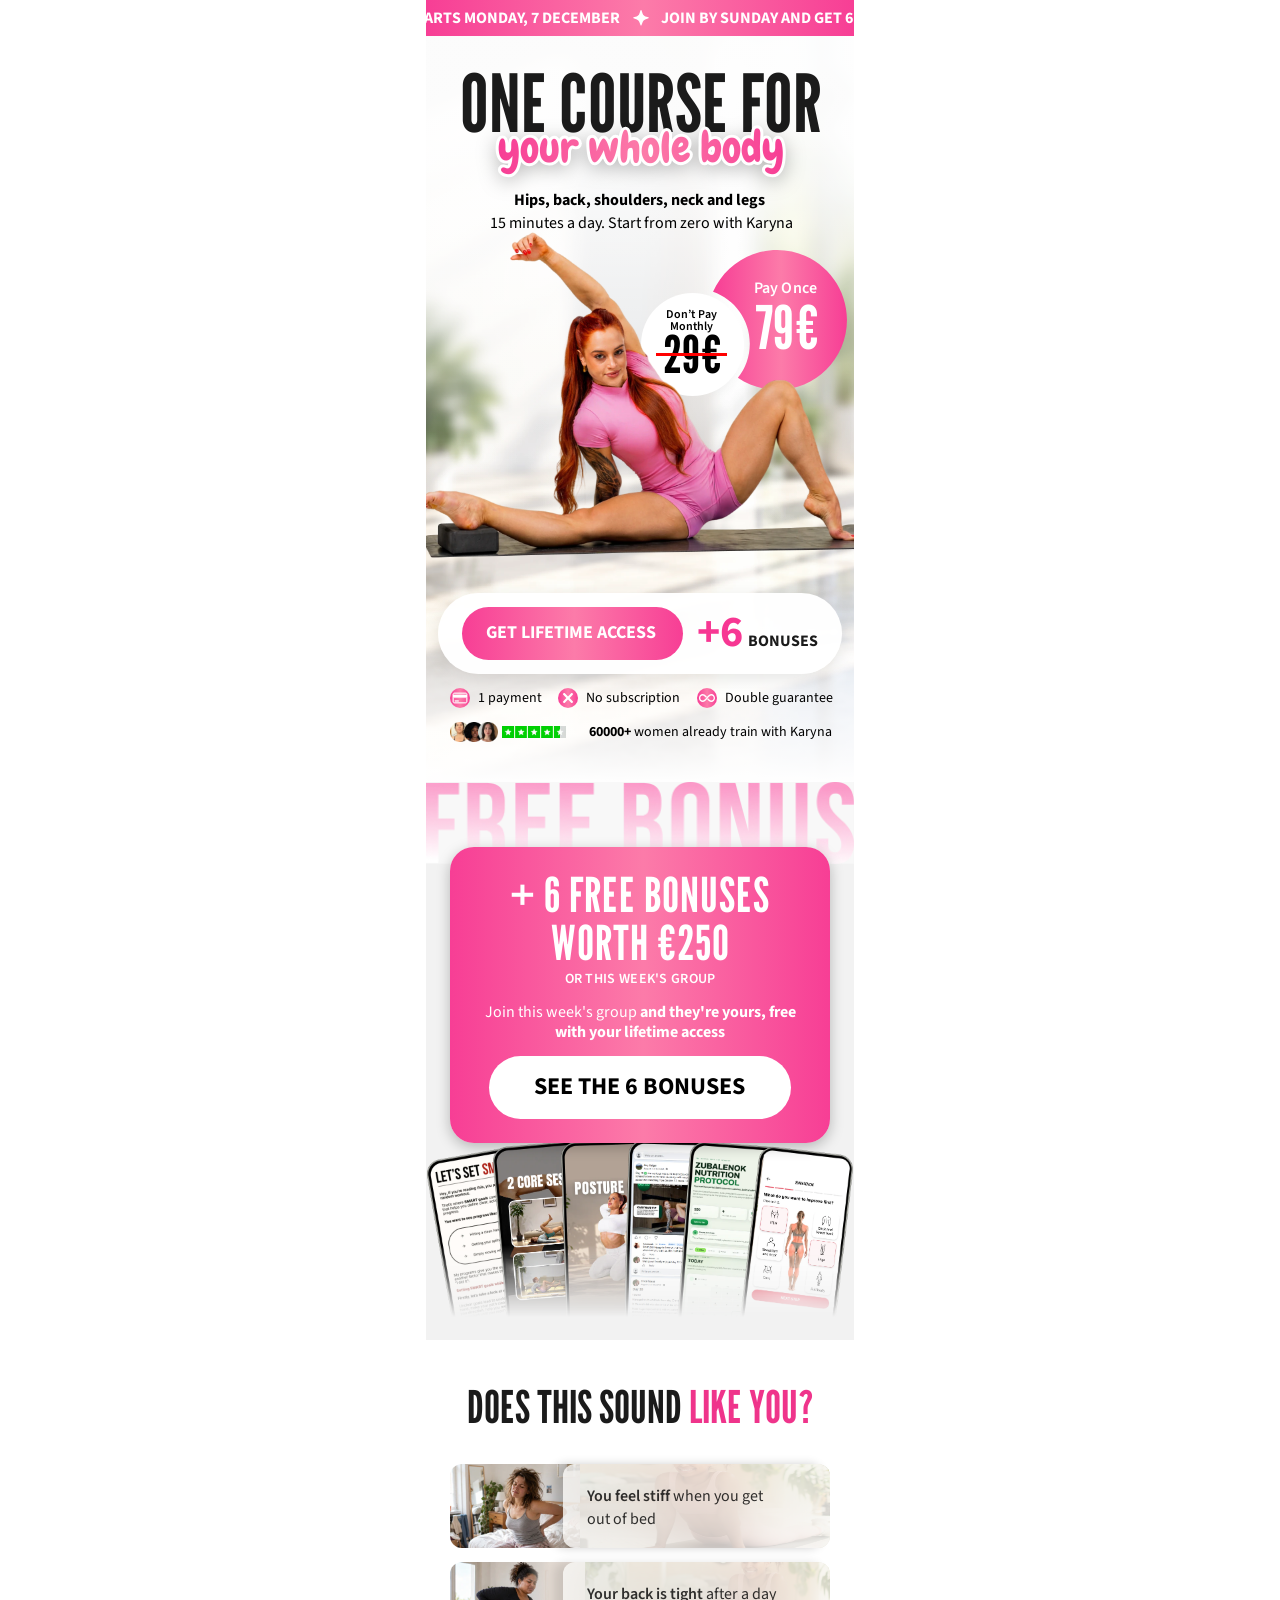
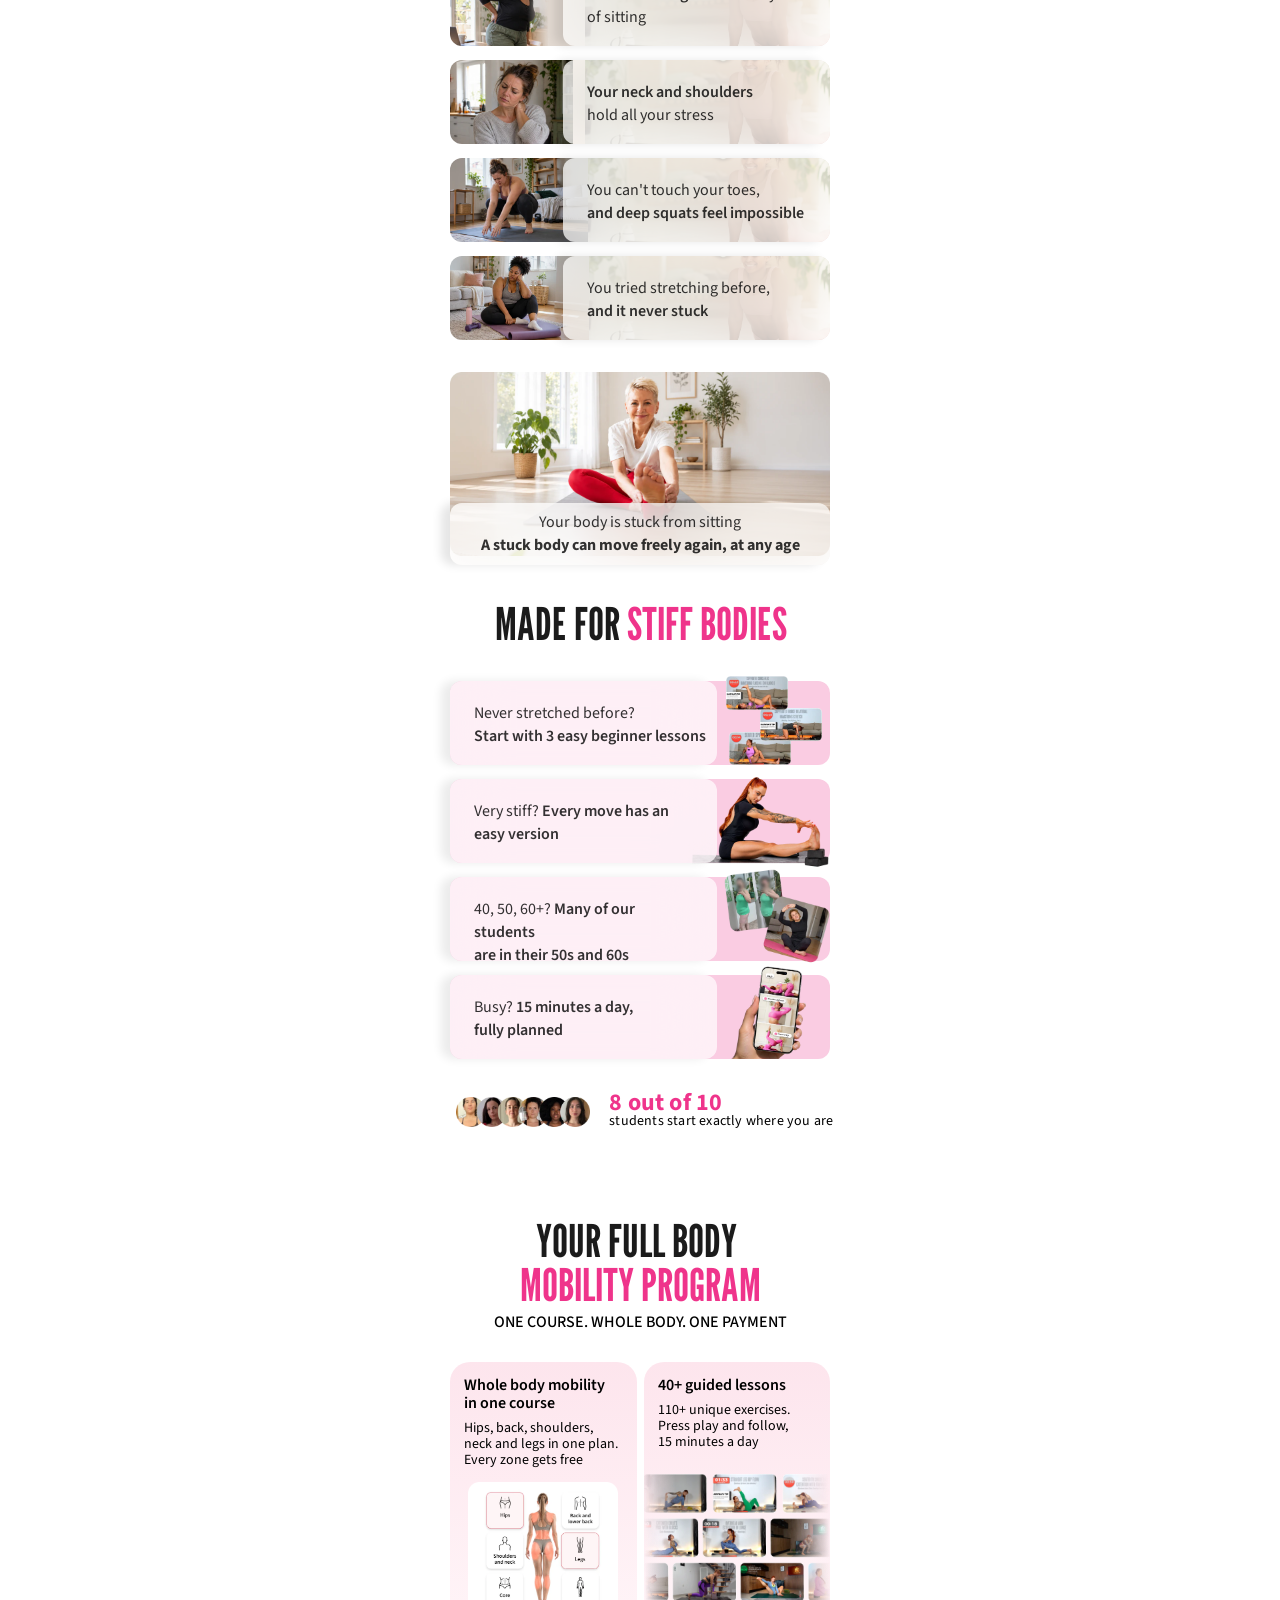
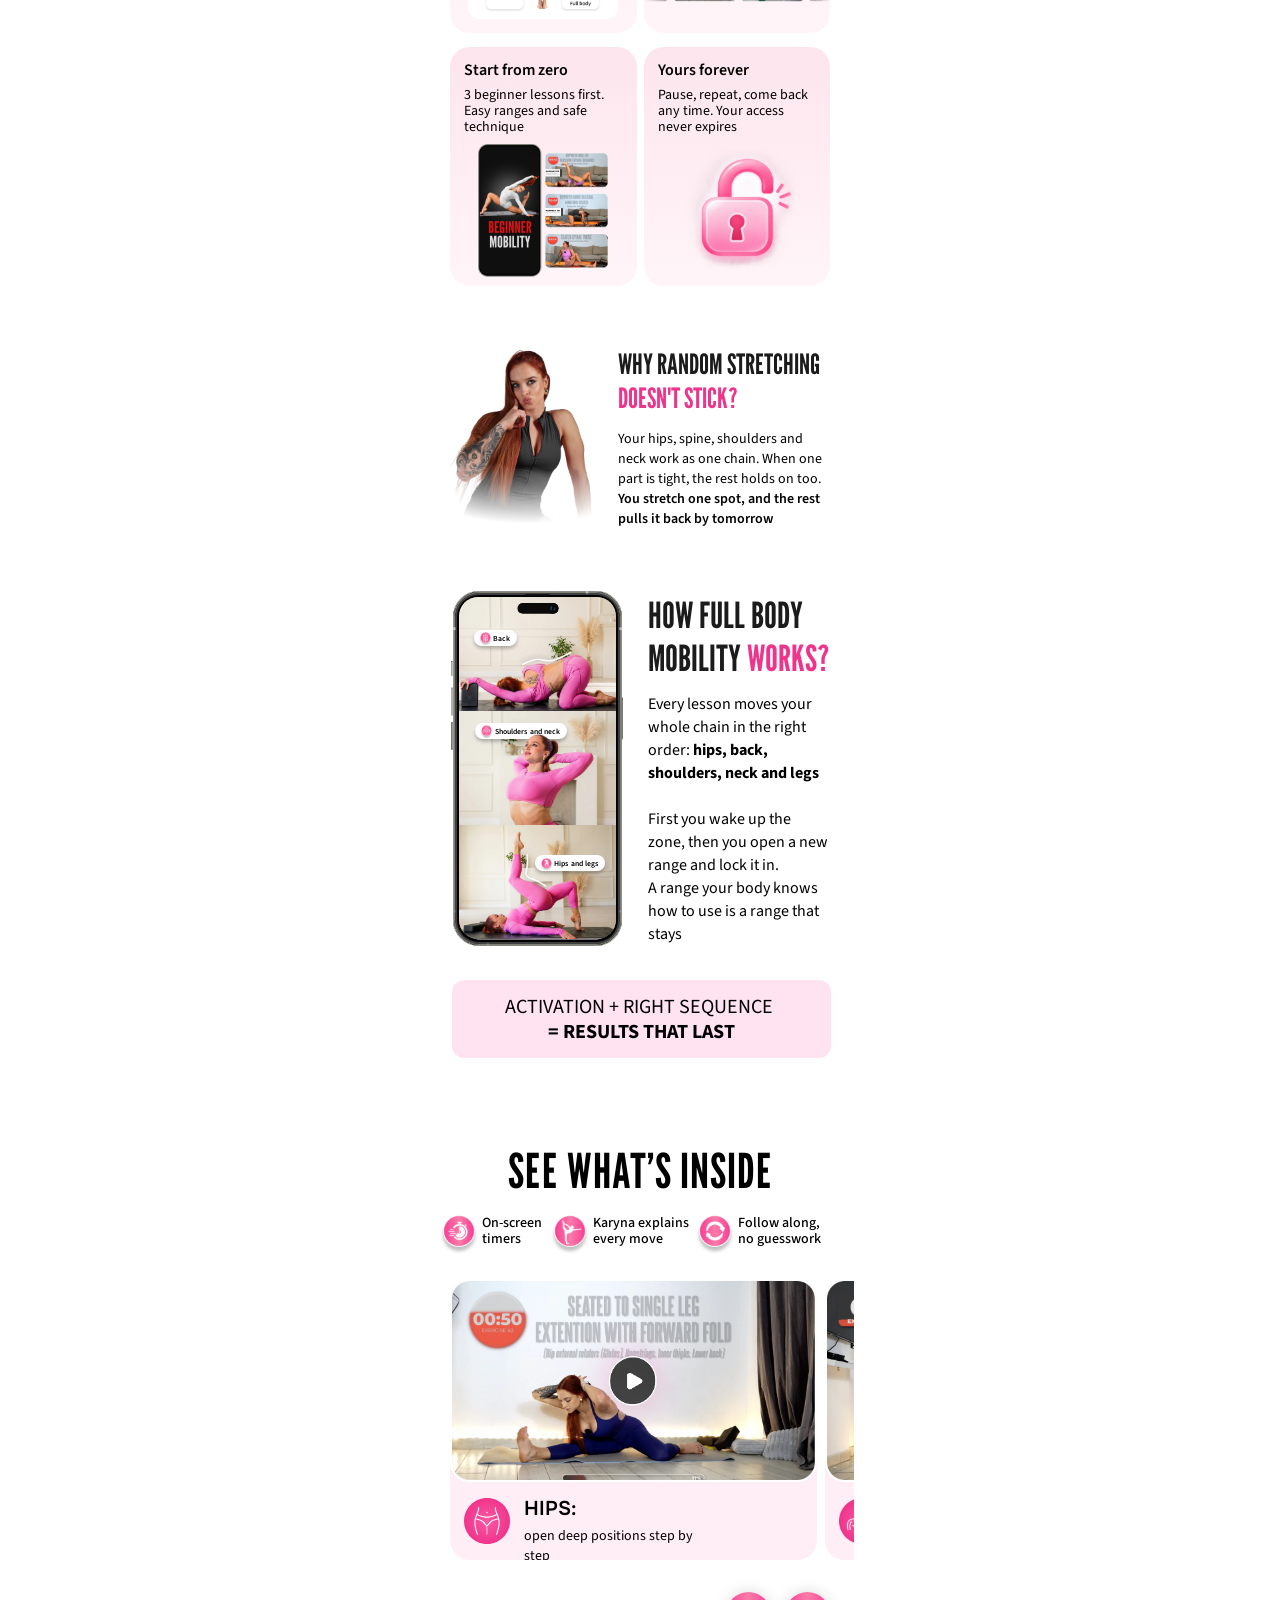
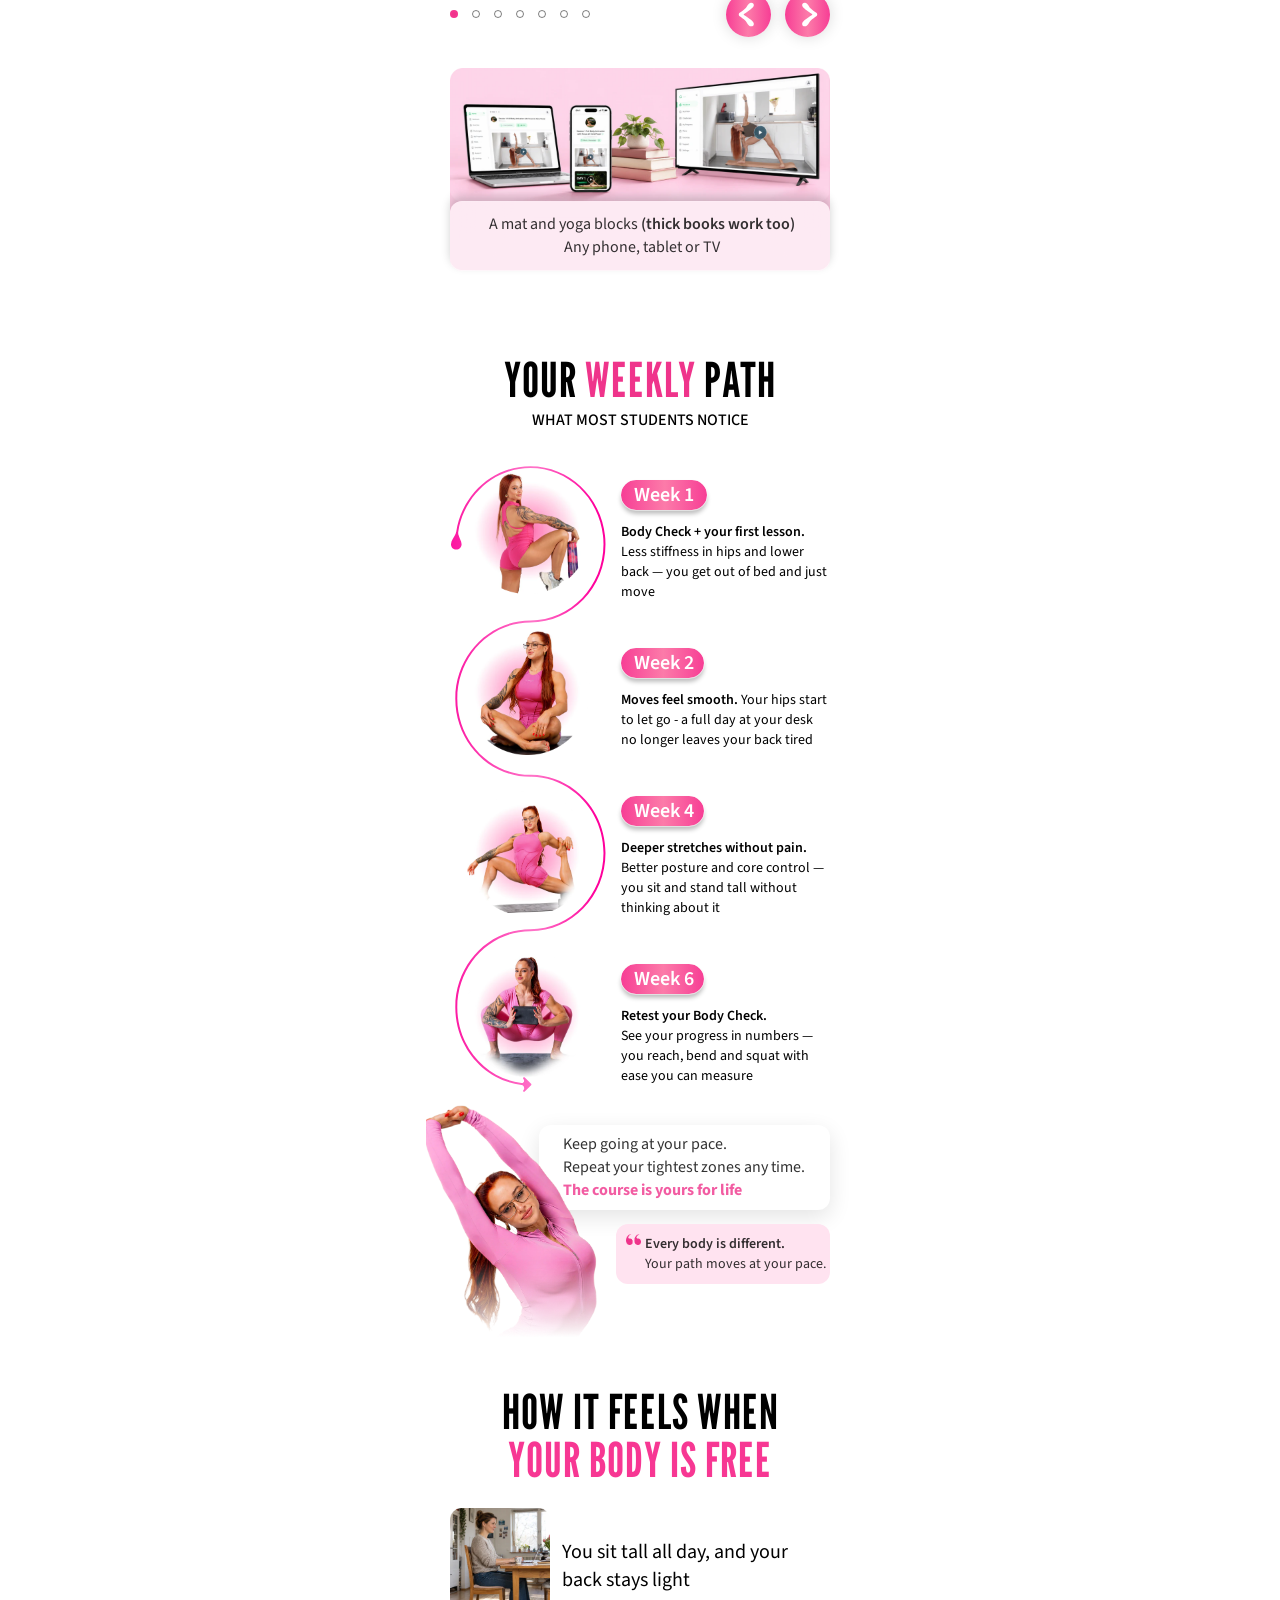
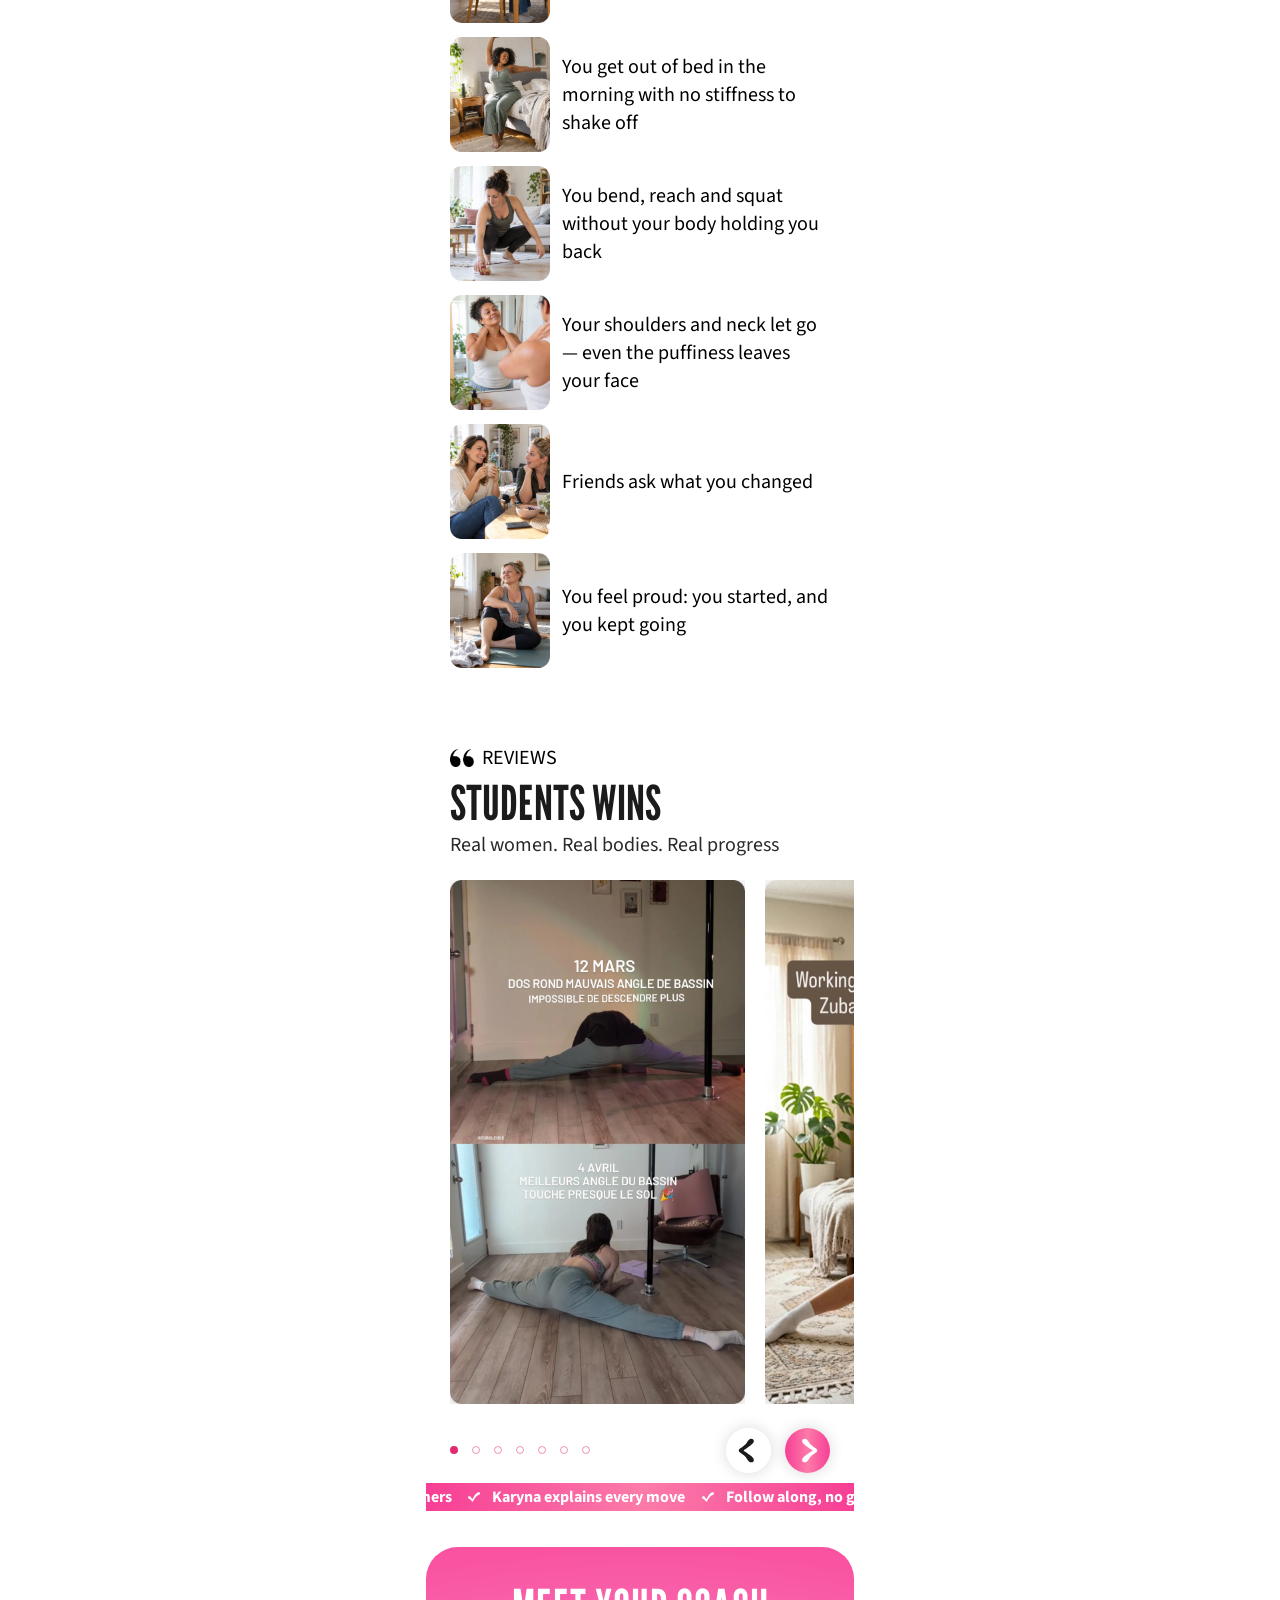
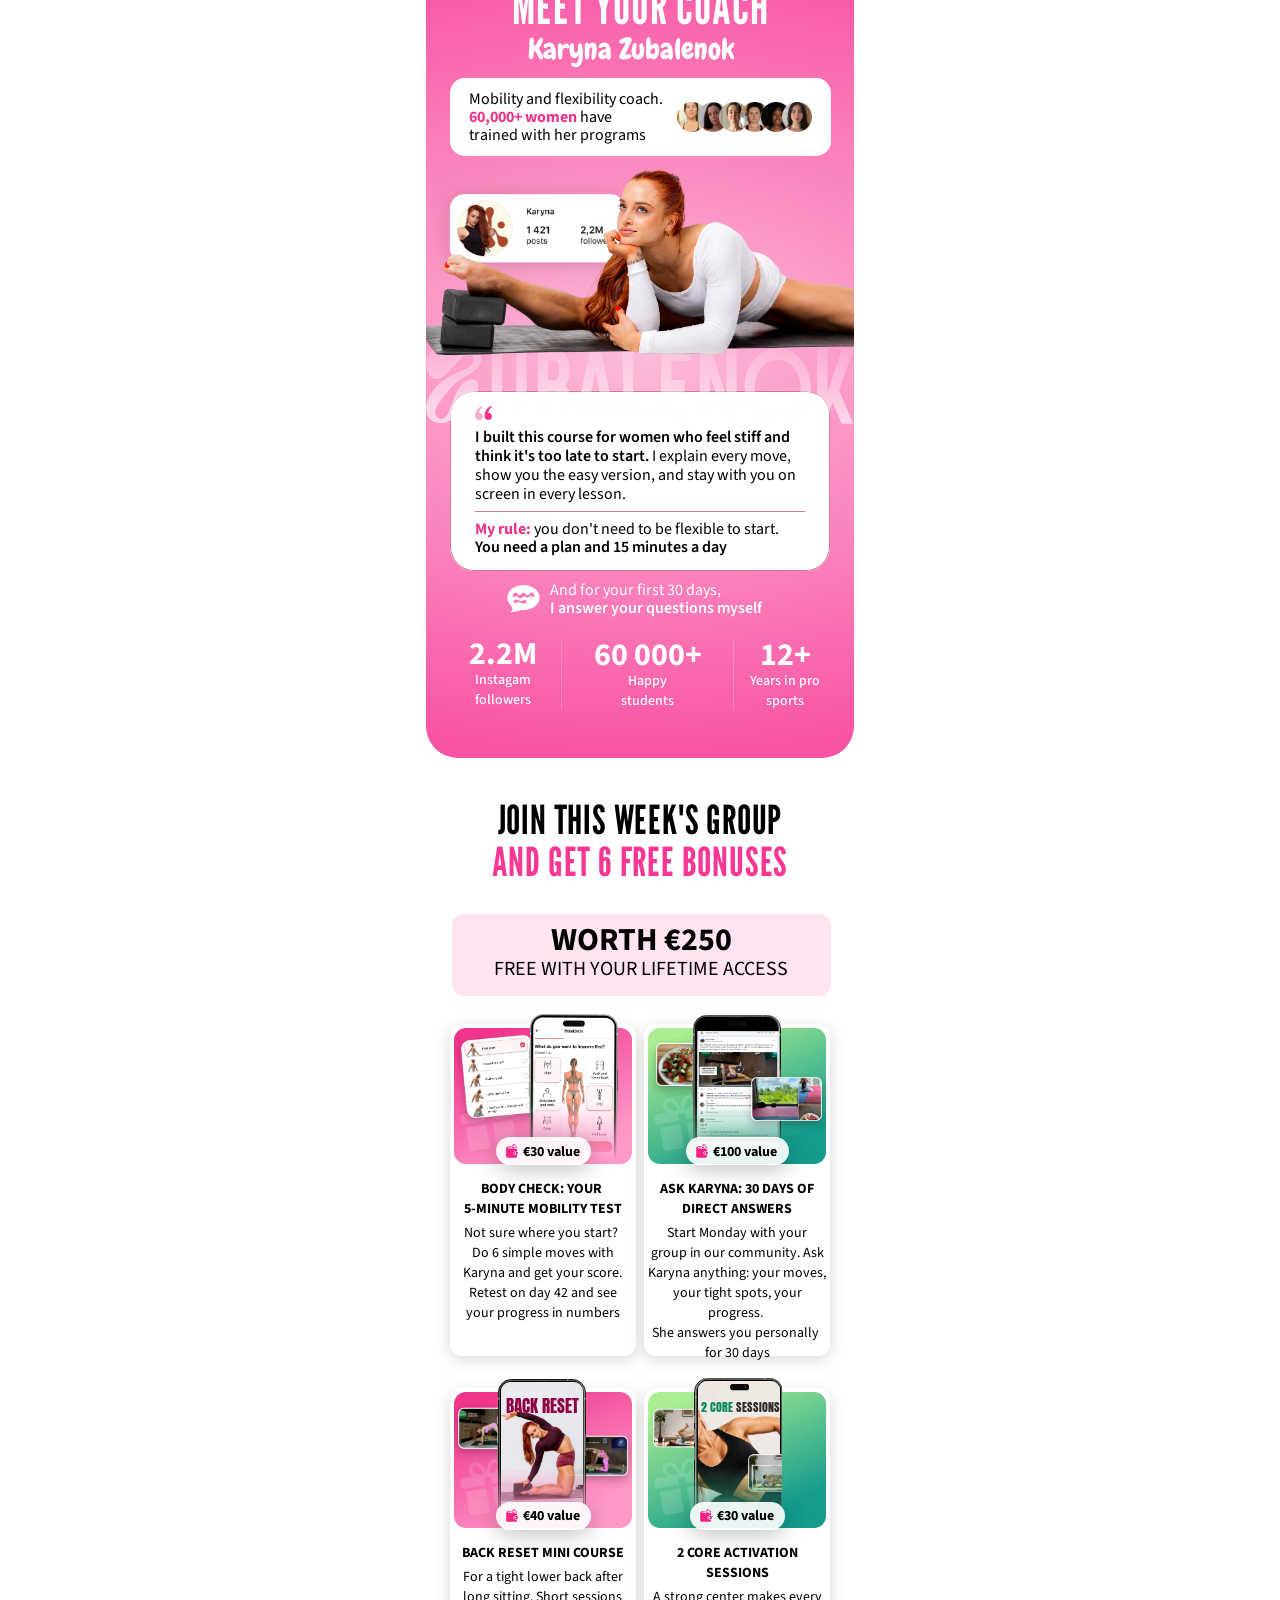
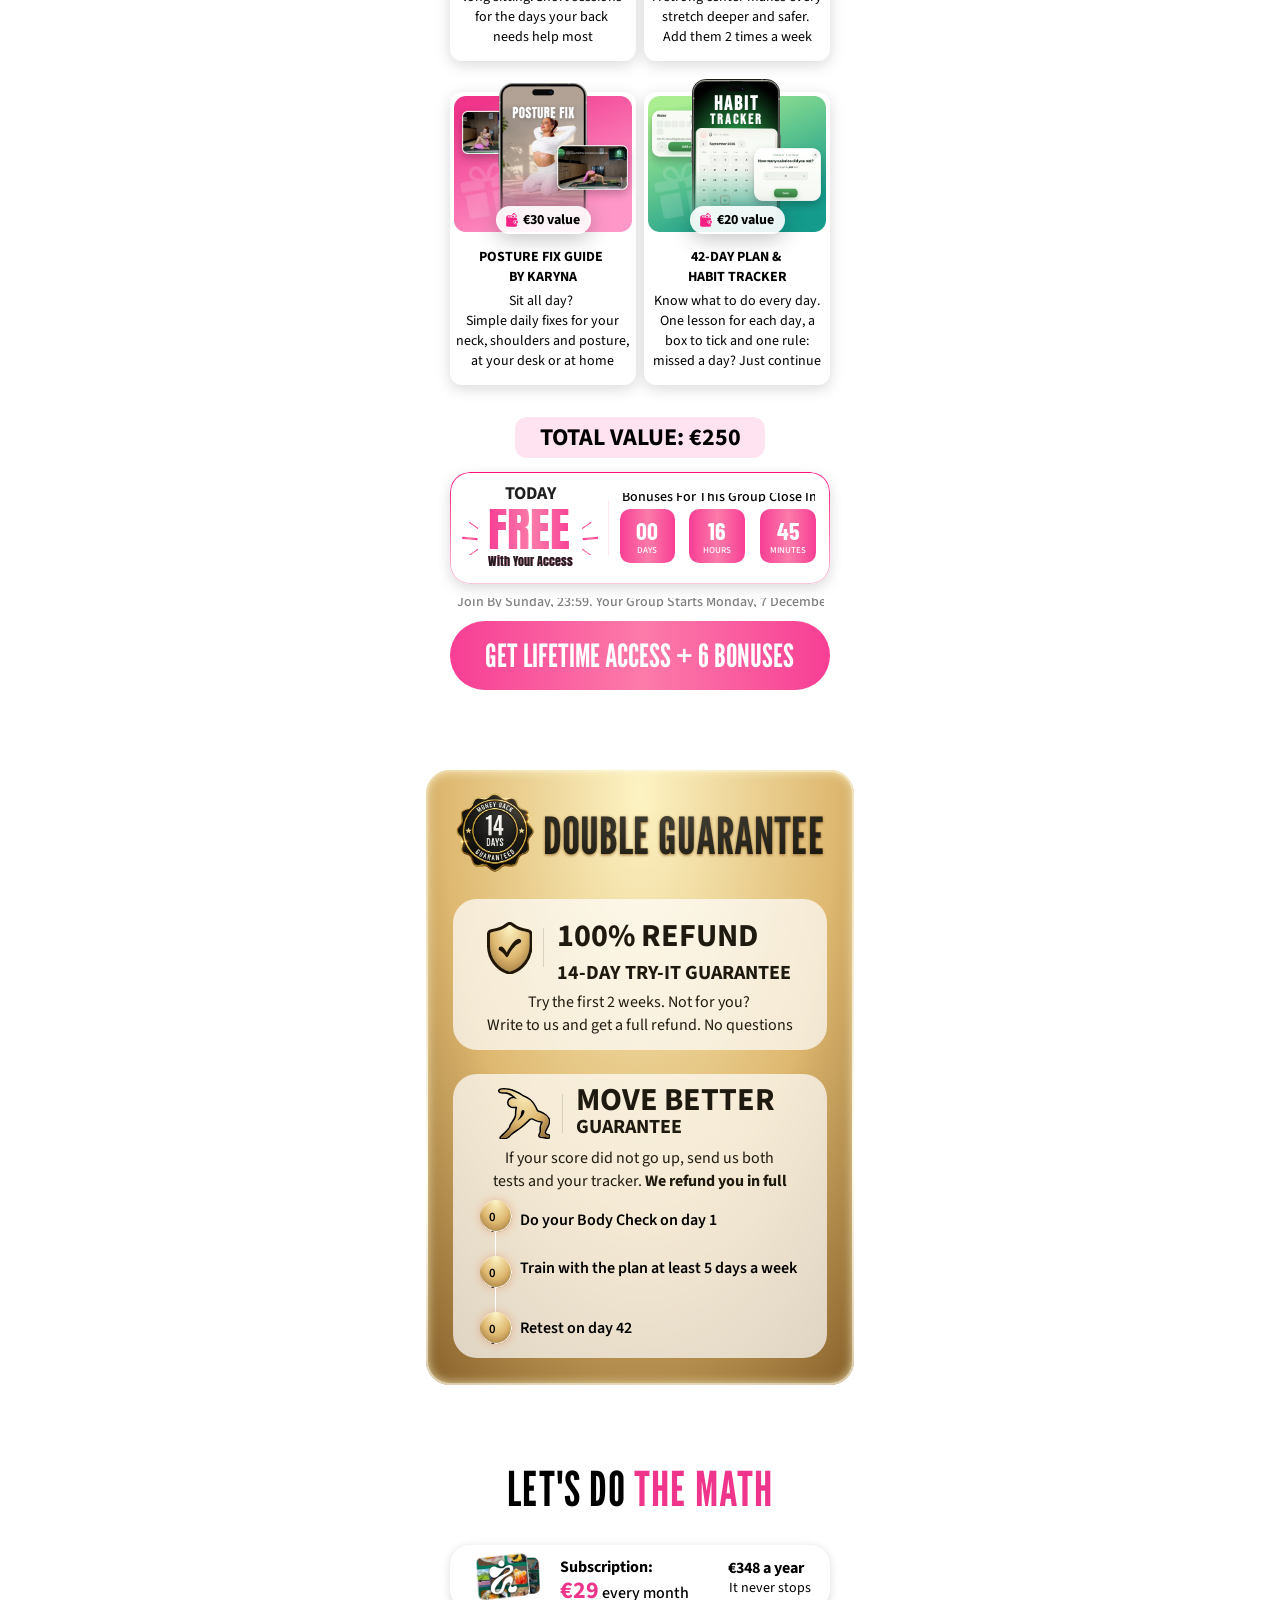
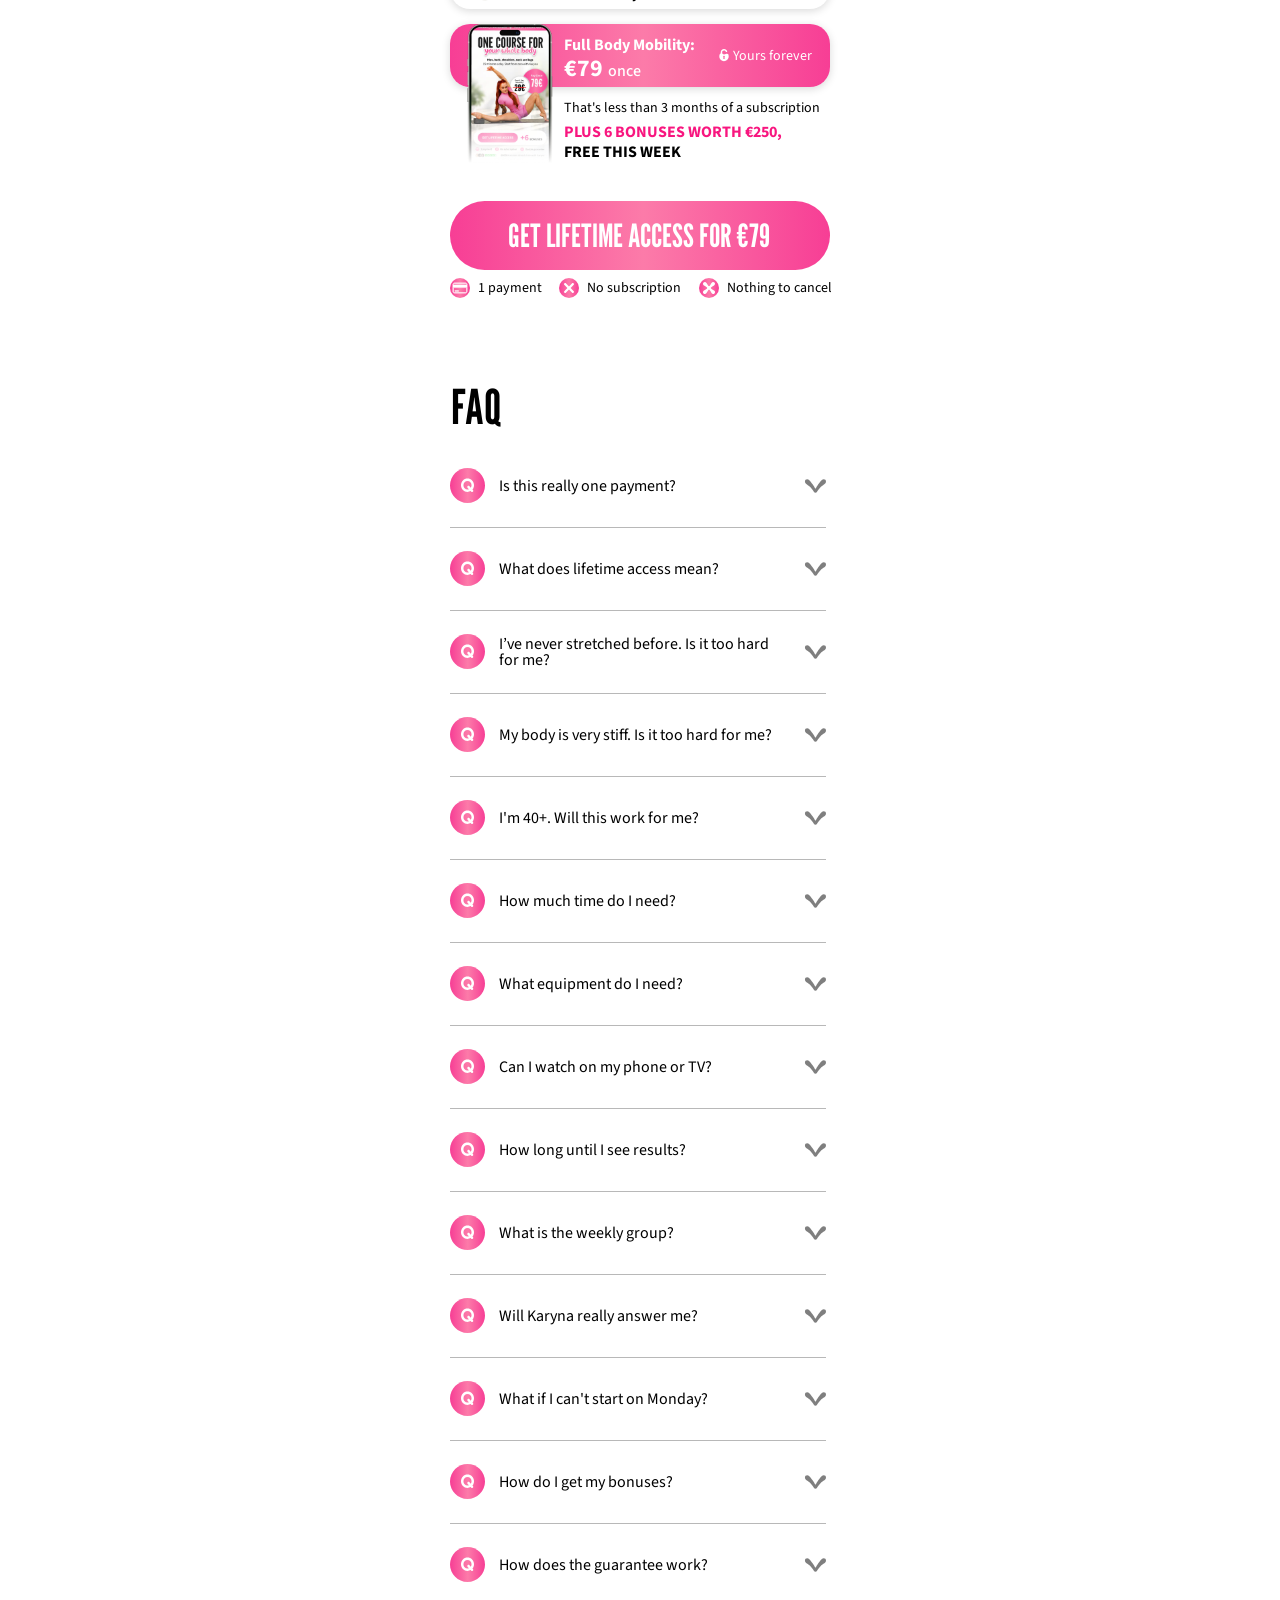
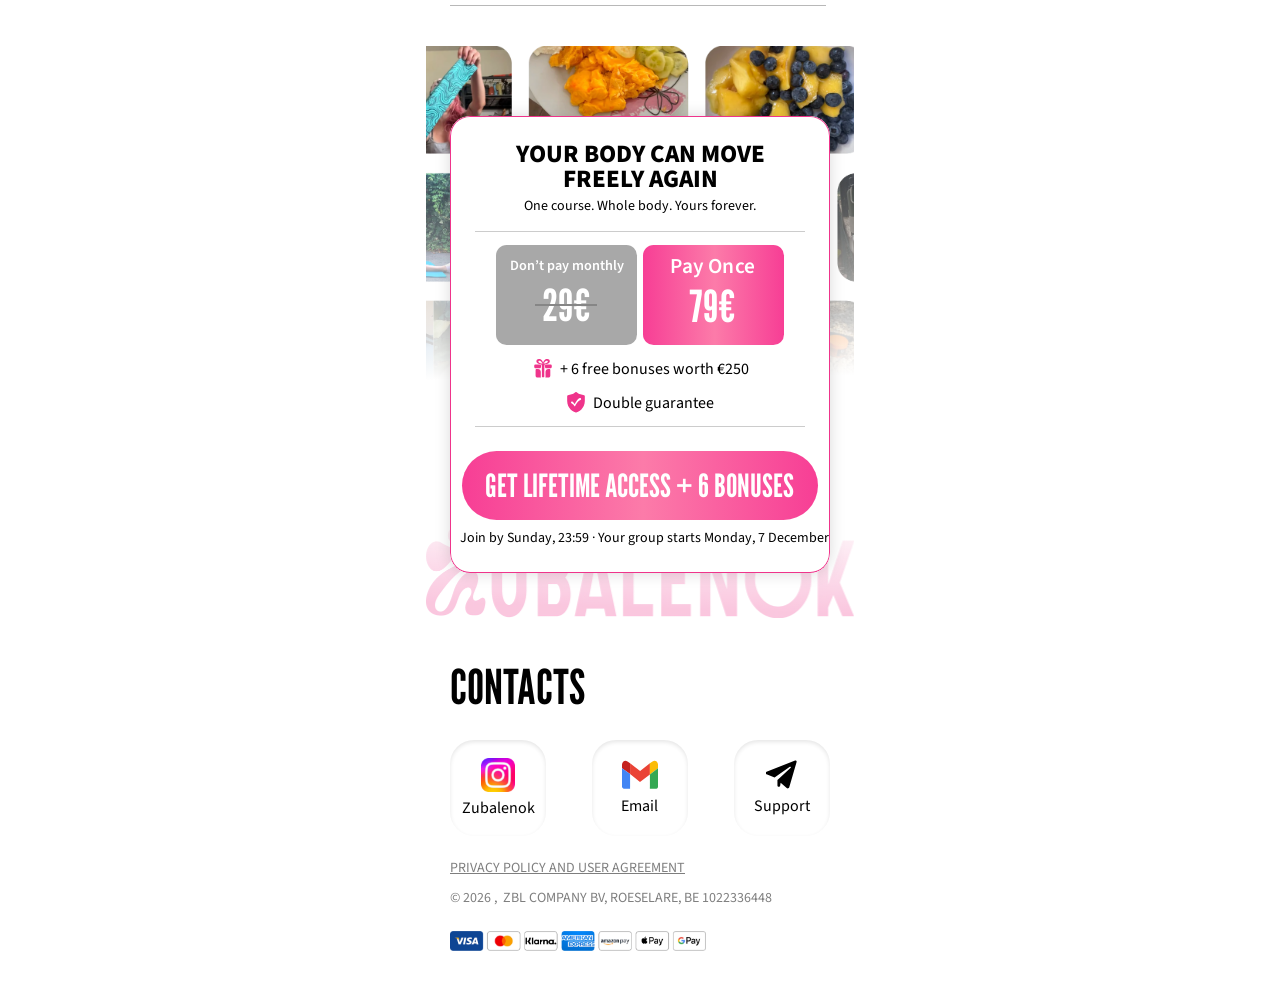
==== index.html @ ee90ed31 "first commit" ====
<!DOCTYPE html>
<html lang="en">
<head>
<!-- Google tag (gtag.js) -->
<script async src="https://www.googletagmanager.com/gtag/js?id=G-L0PFQRRCLP"></script>
<script>
  window.dataLayer = window.dataLayer || [];
  function gtag(){dataLayer.push(arguments);}
  gtag('js', new Date());

  gtag('config', 'G-L0PFQRRCLP');
</script>

    <meta charset="UTF-8">
    <meta name="viewport" content="width=device-width, initial-scale=1, viewport-fit=cover">
    <link rel="icon" type="image/png" href="./images/favicon.png?v=2">
    <link rel="preconnect" href="https://fonts.googleapis.com">
    <link rel="preconnect" href="https://fonts.gstatic.com" crossorigin>
    <link rel="preconnect" href="https://api.fontshare.com" crossorigin>
    <link rel="stylesheet" href="https://api.fontshare.com/v2/css?f[]=general-sans@400,500,600,700&display=swap">
    <link rel="stylesheet" href="https://fonts.googleapis.com/css2?family=Source+Sans+3:ital,wght@0,400;0,500;0,600;0,700;0,800;1,700&family=League+Gothic&family=Bebas+Neue&family=Onest:wght@500;600;700;900&family=Barlow+Condensed:wght@700&family=Creepster&family=Geist:wght@400;500&display=swap">
    <link rel="stylesheet" href="./css/fonts.css">
    <link rel="stylesheet" href="./css/nullStyle.css">
    <link rel="stylesheet" href="https://cdn.jsdelivr.net/npm/swiper@11/swiper-bundle.min.css" />
    <link rel="stylesheet" href="./css/main.css?v=1">
    <title>One Course for Your Whole Body</title>
</head>
<body>
<div class="wrapper">

  <!-- HERO -->
  <section class="hero">
    <img src="./images/hero-chatgpt-image-14.webp" class="hero__chatgpt-image-14" alt="" loading="lazy">
    <div class="hero__image-18736">
    </div>
    <div class="hero__image-18738">
    </div>
    <div class="hero__image-18737">
    </div>
    <div class="hero__frame-2147236977">
      <div class="hero__frame-2147237484">
        <a class="hero__frame-2147236973" href="#">
          <p class="hero__get-lifetime-access">GET LIFETIME ACCESS</p>
        </a>
        <p class="hero__6-bonuses"><span class="fs-44">+6</span><span class="fs-24"> </span><span class="c-1b1b1b">BONUSES</span></p>
      </div>
      <div class="hero__frame-2147237485">
        <div class="hero__frame-2147236973-2">
          <img src="./images/hero-frame-2147236970.svg" class="hero__frame-2147236970" alt="" loading="lazy">
          <p class="hero__1-payment">1 payment</p>
        </div>
        <div class="hero__frame-2147236975">
          <img src="./images/hero-frame-2147236971.svg" class="hero__frame-2147236971" alt="" loading="lazy">
          <p class="hero__no-subscription">No subscription</p>
        </div>
        <div class="hero__frame-2147236974">
          <img src="./images/hero-frame-2147236972.svg" class="hero__frame-2147236972" alt="" loading="lazy">
          <p class="hero__double-guarantee">Double guarantee</p>
        </div>
      </div>
      <div class="hero__frame-2147236248">
        <img src="./images/hero-frame-2147236419.webp" class="hero__frame-2147236419" alt="" loading="lazy">
        <p class="hero__60000-women-already"><b>60000+</b> women already train with Karyna</p>
      </div>
    </div>
    <div class="hero__frame-2147237482">
      <p class="hero__one-course-for">One course for</p>
      <p class="hero__your-whole-body t-stroke" data-text="your whole body">your whole body</p>
      <p class="hero__hips-back-shoulders"><span><b>Hips, back, shoulders, neck and legs&nbsp;<br></b>15 minutes a day. Start from zero with Karyna</span></p>
    </div>
    <div class="hero__frame-2147226802 js-marquee" style="--period: 68.8rem">
      <img src="./images/hero-icons.svg" class="hero__icons" alt="" loading="lazy">
      <p class="hero__new-group-starts">NEW GROUP STARTS <span class="js-group-date" data-case="up">MONDAY, 2 NOVEMBER</span></p>
      <img src="./images/hero-icons.svg" class="hero__icons-2" alt="" loading="lazy">
      <p class="hero__join-by-sunday">JOIN BY SUNDAY AND GET 6 FREE BONUSES</p>
      <img src="./images/hero-icons.svg" class="hero__icons-3" alt="" loading="lazy">
    </div>
    <div class="hero__ellipse-7748">
    </div>
    <img src="./images/hero-subtract.svg" class="hero__subtract" alt="" loading="lazy">
    <p class="hero__79">79€</p>
    <p class="hero__29">29€</p>
    <div class="hero__vector-5525">
    </div>
    <p class="hero__don-t-pay">Don’t pay monthly</p>
    <p class="hero__pay-once">Pay once</p>
    <img src="./images/hero-group-2087330643.webp" class="hero__group-2087330643" alt="" loading="lazy">
  </section>

  <!-- TEASER -->
  <section class="teaser">
    <div class="teaser__bg">
    </div>
    <div class="teaser__mask">
      <img src="./images/teaser-body.webp" class="teaser__body" alt="" loading="lazy">
      <img src="./images/teaser-body-2.webp" class="teaser__body-2" alt="" loading="lazy">
      <img src="./images/teaser-body-3.webp" class="teaser__body-3" alt="" loading="lazy">
      <img src="./images/teaser-body-4.webp" class="teaser__body-4" alt="" loading="lazy">
      <img src="./images/teaser-body-5.webp" class="teaser__body-5" alt="" loading="lazy">
      <img src="./images/teaser-body-6.webp" class="teaser__body-6" alt="" loading="lazy">
    </div>
    <div class="teaser__frame-2147236996">
      <div class="teaser__frame-2147237869">
        <p class="teaser__6-free-bonuses"><span class="c-ffffff">+ 6 free bonuses<br></span>worth €250</p>
        <p class="teaser__or-this-week">or this week&#x27;s group</p>
      </div>
      <div class="teaser__frame-2147237010">
        <p class="teaser__join-this-week"><span class="w400">Join this week&#x27;s group</span> and they&#x27;re yours, free with your lifetime access</p>
      </div>
      <a class="teaser__frame-2147236973" href="#group">
        <p class="teaser__see-the-6">SEE THE 6 BONUSES</p>
      </a>
    </div>
  </section>

  <!-- STIFF -->
  <section class="stiff">
    <p class="stiff__does-this-sound">DOES THIS SOUND <span class="c-ef348b">LIKE YOU?</span></p>
    <div class="stiff__frame-2147237979">
      <div class="stiff__frame-2147237809">
        <div class="stiff__frame-2147237743">
          <div class="stiff__frame-2147237749">
            <p class="stiff__you-feel-stiff"><b class="w600">You feel stiff</b> when you get <br>out of bed</p>
          </div>
        </div>
      </div>
      <div class="stiff__frame-2147237810">
        <div class="stiff__frame-2147237743-2">
          <div class="stiff__frame-2147237749-2">
            <p class="stiff__your-back-is"><b class="w600">Your back is tight </b>after a day <br>of sitting</p>
          </div>
        </div>
      </div>
      <div class="stiff__frame-2147237811">
        <div class="stiff__frame-2147237743-3">
          <div class="stiff__frame-2147237749-3">
            <p class="stiff__your-neck-and">Your neck and shoulders<br><span class="w400">hold all your stress</span></p>
          </div>
        </div>
      </div>
      <div class="stiff__frame-2147237812">
        <div class="stiff__frame-2147237743-4">
          <div class="stiff__frame-2147237749-4">
            <p class="stiff__you-can-t"><span class="w400">You can&#x27;t touch your toes, <br></span>and deep squats feel impossible</p>
          </div>
        </div>
      </div>
      <div class="stiff__frame-2147237814">
        <div class="stiff__frame-2147237743-5">
          <div class="stiff__frame-2147237749-5">
            <p class="stiff__you-tried-stretching">You tried stretching before,<br><b class="w600">and it never stuck</b></p>
          </div>
        </div>
      </div>
    </div>
    <div class="stiff__frame-2147237980">
      <img src="./images/stiff-frame-2147237816.webp" class="stiff__frame-2147237816" alt="" loading="lazy">
      <div class="stiff__frame-2147237743-6">
        <div class="stiff__frame-2147237749-6">
          <p class="stiff__your-body-is"><span class="w400">Your body is stuck from sitting<br></span><b class="w600"> </b><span class="c-000000">A stuck body can move freely again, at any age</span></p>
        </div>
      </div>
    </div>
    <p class="stiff__made-for-stiff">MADE FOR <span class="c-ef348b">STIFF BODIES</span></p>
    <div class="stiff__frame-2147237981">
      <div class="stiff__frame-2147237982">
        <div class="stiff__frame-2147237809-2">
          <div class="stiff__frame-2147237743-7">
            <div class="stiff__frame-2147237749-7">
              <p class="stiff__never-stretched-before"><span class="w400">Never stretched before? <br></span>Start with 3 easy beginner lessons</p>
            </div>
          </div>
        </div>
        <img src="./images/stiff-frame-2147237847.webp" class="stiff__frame-2147237847" alt="" loading="lazy">
        <img src="./images/stiff-frame-2147237846.webp" class="stiff__frame-2147237846" alt="" loading="lazy">
        <img src="./images/stiff-frame-2147237845.webp" class="stiff__frame-2147237845" alt="" loading="lazy">
      </div>
      <div class="stiff__frame-2147237984">
        <div class="stiff__frame-2147237983">
          <div class="stiff__frame-2147237809-3">
            <div class="stiff__frame-2147237985">
              <img src="./images/stiff-x-1.webp" class="stiff__x-1" alt="" loading="lazy">
              <div class="stiff__frame-2147237743-8">
                <div class="stiff__frame-2147237749-8">
                  <p class="stiff__very-stiff-every"><span class="w400">Very stiff? </span>Every move has an<br>easy version</p>
                </div>
              </div>
            </div>
          </div>
        </div>
      </div>
      <div class="stiff__frame-2147237985-2">
        <div class="stiff__frame-2147237809-4">
          <div class="stiff__frame-2147237743-9">
            <div class="stiff__frame-2147237749-9">
              <p class="stiff__40-50-60"><span class="w400">40, 50, 60+?</span> Many of our students<br>are in their 50s and 60s</p>
            </div>
          </div>
        </div>
        <img src="./images/stiff-frame-2147236250.webp" class="stiff__frame-2147236250" alt="" loading="lazy">
        <img src="./images/stiff-frame-2147237810-2.webp" class="stiff__frame-2147237810-2" alt="" loading="lazy">
      </div>
      <div class="stiff__frame-2147237986">
        <div class="stiff__frame-2147237809-5">
          <div class="stiff__frame-2147237743-10">
            <div class="stiff__frame-2147237749-10">
              <p class="stiff__busy-15-minutes"><span class="w400">Busy? </span>15 minutes a day,<br>fully planned</p>
            </div>
          </div>
        </div>
        <img src="./images/stiff-group-2087330713.webp" class="stiff__group-2087330713" alt="" loading="lazy">
      </div>
    </div>
    <div class="stiff__frame-2147237987">
      <img src="./images/stiff-frame-2147236071.webp" class="stiff__frame-2147236071" alt="" loading="lazy">
      <p class="stiff__8-out-of"><b class="c-ef348b fs-24">8 out of 10</b><b class="c-ef348b fs-16"> <br></b><span class="c-000000">students start exactly where you are</span></p>
    </div>
  </section>

  <!-- PROGRAM -->
  <section class="program">
    <div class="program__frame-2147237992">
      <p class="program__your-full-body">YOUR FULL BODY&nbsp;<br><span class="c-ef348b">MOBILITY PROGRAM</span></p>
      <p class="program__one-course-whole"><span>ONE COURSE. WHOLE BODY. ONE PAYMENT</span></p>
    </div>
    <div class="program__frame-2147237721-2">
      <div class="program__frame-2147237719">
        <div class="program__frame-2147237716">
          <div class="program__frame-2147237993">
            <div class="program__frame-2147237568">
              <p class="program__whole-body-mobility"><span class="tt-up">W</span>HOLE BODY MOBILITY <br>IN ONE COURSE</p>
            </div>
            <p class="program__hips-back-shoulders">Hips, back, shoulders, neck and legs in one plan. Every zone gets free</p>
          </div>
          <img src="./images/program-frame-41.webp" class="program__frame-41" alt="" loading="lazy">
        </div>
        <div class="program__frame-2147237718">
          <div class="program__frame-2147237993-2">
            <div class="program__frame-2147237568-2">
              <p class="program__40-guided-lessons">40+ GUIDED LESSONS</p>
            </div>
            <p class="program__110-unique-exercises">110+ unique exercises. Press play and follow, <br>15 minutes a day</p>
          </div>
          <img src="./images/program-mask-group.webp" class="program__mask-group" alt="" loading="lazy">
        </div>
      </div>
      <div class="program__frame-2147237721">
        <div class="program__frame-2147237716-2">
          <div class="program__frame-2147237993-3">
            <div class="program__frame-2147237568-3">
              <p class="program__start-from-zero"><span class="tt-up">S</span>TART FROM ZERO</p>
            </div>
            <p class="program__3-beginner-lessons">3 beginner lessons first. Easy ranges and safe technique</p>
          </div>
          <img src="./images/program-frame-41-2.webp" class="program__frame-41-2" alt="" loading="lazy">
        </div>
        <div class="program__frame-2147237718-2">
          <div class="program__frame-2147237993-4">
            <div class="program__frame-2147237568-4">
              <p class="program__yours-forever"><span class="tt-up">Y</span>OURS FOREVER</p>
            </div>
            <p class="program__pause-repeat-come">Pause, repeat, come back any time. Your access never expires</p>
          </div>
          <img src="./images/program-1.webp" class="program__1" alt="" loading="lazy">
        </div>
      </div>
    </div>
  </section>

  <!-- RANDOM -->
  <section class="random">
    <div class="random__frame-2147237991">
      <img src="./images/random-mask-group.webp" class="random__mask-group" alt="" loading="lazy">
      <div class="random__frame-2147237990">
        <p class="random__why-random-stretching">WHY RANDOM STRETCHING <span class="c-ef348b">DOESN&#x27;T STICK?</span></p>
        <p class="random__your-hips-spine">Your hips, spine, shoulders and neck work as one chain. When one part is tight, the rest holds on too. <b class="w600">You stretch one spot, and the rest pulls it back by tomorrow</b></p>
      </div>
    </div>
  </section>

  <!-- WORKS -->
  <section class="works">
    <div class="works__frame-2147237858">
      <div class="works__iphone-14-pro">
        <div class="works__screen-background">
        </div>
        <div class="works__stroke-body-outside">
        </div>
        <img src="./images/works-stroke-body.webp" class="works__stroke-body" alt="" loading="lazy">
        <div class="works__mask">
          <img src="./images/works-screen-replace-here.svg" class="works__screen-replace-here" alt="" loading="lazy">
          <div class="works__frame-2147237857">
            <div class="works__frame-2147237855">
              <img src="./images/works-magnific-edit-the.webp" class="works__magnific-edit-the" alt="" loading="lazy">
              <div class="works__frame-2147237849">
                <img src="./images/works-frame-2147236986.webp" class="works__frame-2147236986" alt="" loading="lazy">
                <p class="works__back">Back</p>
              </div>
              <img src="./images/works-vector-5604.webp" class="works__vector-5604" alt="" loading="lazy">
            </div>
            <div class="works__frame-2147237856 g-stroke">
              <img src="./images/works-magnific-edit-the-2.webp" class="works__magnific-edit-the-2" alt="" loading="lazy">
              <div class="works__frame-2147237854">
                <img src="./images/works-frame-2147236986-2.webp" class="works__frame-2147236986-2" alt="" loading="lazy">
                <p class="works__shoulders-and-neck">Shoulders and neck</p>
              </div>
              <img src="./images/works-magnific-edit-the-3.webp" class="works__magnific-edit-the-3" alt="" loading="lazy">
            </div>
            <div class="works__frame-2147237854-2 g-stroke">
              <img src="./images/works-magnific-edit-the-4.webp" class="works__magnific-edit-the-4" alt="" loading="lazy">
              <div class="works__frame-2147237851">
                <img src="./images/works-frame-2147236986-3.webp" class="works__frame-2147236986-3" alt="" loading="lazy">
                <p class="works__hips-and-legs">Hips and legs</p>
              </div>
              <img src="./images/works-vector-5603.webp" class="works__vector-5603" alt="" loading="lazy">
            </div>
          </div>
        </div>
        <img src="./images/works-antennas.svg" class="works__antennas" alt="" loading="lazy">
        <img src="./images/works-notch.webp" class="works__notch" alt="" loading="lazy">
        <img src="./images/works-buttons.webp" class="works__buttons" alt="" loading="lazy">
        <img src="./images/works-front-camera.svg" class="works__front-camera" alt="" loading="lazy">
      </div>
      <div class="works__frame-2147237484">
        <p class="works__how-full-body">HOW FULL BODY <br>MOBILITY <span class="c-ef348b">WORKS?</span></p>
        <div class="works__frame-2147237065">
          <p class="works__every-lesson-moves">Every lesson moves your whole chain in the right order: <b>hips, back, shoulders, neck and legs<br></b><br>First you wake up the zone, then you open a new range and lock it in. <br>A range your body knows how to use is a range that stays</p>
        </div>
      </div>
    </div>
    <div class="works__frame-2147237990">
      <div class="works__frame-2147237856-2">
        <div class="works__frame-2147237857-2">
          <p class="works__activation-right-seque">Activation + Right Sequence&nbsp;<br><b>= Results that last</b></p>
        </div>
      </div>
    </div>
  </section>

  <!-- INSIDE -->
  <section class="inside">
    <p class="inside__see-what-s">SEE WHAT’S INSIDE</p>
    <div class="inside__frame-2147237997">
      <div class="inside__frame-2147237493">
        <img src="./images/inside-frame-2147236988.webp" class="inside__frame-2147236988" alt="" loading="lazy">
        <p class="inside__on-screen-timers">On-screen timers</p>
      </div>
      <div class="inside__frame-2147237494">
        <img src="./images/inside-frame-2147236989.webp" class="inside__frame-2147236989" alt="" loading="lazy">
        <p class="inside__karyna-explains-every">Karyna explains every move</p>
      </div>
      <div class="inside__frame-2147237495">
        <img src="./images/inside-frame-2147236988-2.webp" class="inside__frame-2147236988-2" alt="" loading="lazy">
        <p class="inside__follow-along-no">Follow along, no guesswork</p>
      </div>
    </div>
    <div class="inside__frame-2147236984-5 js-track-slider" data-pitch="37.481" data-count="4" data-first="-53.2" data-gutter="2.4">
      <div class="inside__frame-2147237623 js-track">
        <div class="inside__frame-2147237619">
          <img src="./images/inside-frame-2147236984.webp" class="inside__frame-2147236984 js-card-video" alt="" loading="lazy" data-video="https://itden-cdn.b-cdn.net/stiff/Days%2015%E2%80%9321%20OF%20L1%20v1%20Petro%20Mateichyk.mov">
          <div class="inside__frame-2147237613">
            <img src="./images/inside-frame-2147237533.svg" class="inside__frame-2147237533" alt="" loading="lazy">
            <div class="inside__frame-2147237607">
              <p class="inside__hips">HIPS:</p>
              <p class="inside__open-deep-positions">open deep positions step by step</p>
            </div>
          </div>
        </div>
        <div class="inside__frame-2147237620">
          <img src="./images/inside-frame-2147236984-2.webp" class="inside__frame-2147236984-2 js-card-video" alt="" loading="lazy" data-video="https://itden-cdn.b-cdn.net/onliflexability/video-1.mp4">
          <div class="inside__frame-2147237614">
            <img src="./images/inside-frame-2147237610.webp" class="inside__frame-2147237610" alt="" loading="lazy">
            <div class="inside__frame-2147237603">
              <p class="inside__shoulders-neck">SHOULDERS &amp; NECK:</p>
              <p class="inside__release-the-tension">release the tension of long sitting days</p>
            </div>
          </div>
        </div>
        <div class="inside__frame-2147237621">
          <img src="./images/inside-frame-2147236984-3.webp" class="inside__frame-2147236984-3 js-card-video" alt="" loading="lazy" data-video="https://itden-cdn.b-cdn.net/onliflexability/video-2.mp4">
          <div class="inside__frame-2147237615">
            <img src="./images/inside-frame-2147237611.svg" class="inside__frame-2147237611" alt="" loading="lazy">
            <div class="inside__frame-2147237605">
              <p class="inside__back">BACK:</p>
              <p class="inside__build-a-free">build a free, mobile spine</p>
            </div>
          </div>
        </div>
        <div class="inside__frame-2147237622">
          <img src="./images/inside-frame-2147236984-4.webp" class="inside__frame-2147236984-4 js-card-video" alt="" loading="lazy" data-video="https://itden-cdn.b-cdn.net/stiff/Days%208%E2%80%9314%20OF%20hip%20P2L17%20v1.mov">
          <div class="inside__frame-2147237616">
            <img src="./images/inside-frame-2147237612.svg" class="inside__frame-2147237612" alt="" loading="lazy">
            <div class="inside__frame-2147237609">
              <p class="inside__legs">LEGS</p>
              <p class="inside__light-strong-and">light, strong and flexible</p>
            </div>
          </div>
        </div>
      </div>
    </div>
    <div class="inside__nav js-track-nav">
      <div class="inside__dots"><span class="dot"></span><span class="dot"></span><span class="dot"></span><span class="dot"></span><span class="dot"></span><span class="dot"></span><span class="dot"></span></div>
      <button class="inside__prev" type="button" aria-label="Previous"><img src="./images/arrow-pink-prev.svg" alt=""></button>
      <button class="inside__next" type="button" aria-label="Next"><img src="./images/arrow-pink-next.svg" alt=""></button>
    </div>
    <div class="inside__frame-2147237996">
      <img src="./images/inside-frame-2147237987.webp" class="inside__frame-2147237987" alt="" loading="lazy">
      <div class="inside__frame-2147237743">
        <div class="inside__frame-2147237749">
          <p class="inside__a-mat-and">A mat and yoga blocks <b class="w600">(thick books work too)<br></b>Any phone, tablet or TV</p>
        </div>
      </div>
    </div>
  </section>

  <!-- PATH -->
  <section class="path">
    <div class="path__frame-2147237998">
      <p class="path__your-weekly-path">YOUR <span class="c-ef348b">weekly</span> PATH</p>
      <p class="path__what-most-students"><span>What most students notice</span></p>
    </div>
    <div class="path__frame-2147235149">
      <img src="./images/path-frame-2147237491.webp" class="path__frame-2147237491" alt="" loading="lazy">
      <img src="./images/path-union.svg" class="path__union" alt="" loading="lazy">
      <div class="path__frame-2147237490">
        <div class="path__frame-2147235142">
          <div class="path__frame-2147237489">
            <div class="path__frame-2147236987">
              <p class="path__week-1">Week 1</p>
            </div>
            <p class="path__body-check-your"><b class="w600">Body Check + your first lesson. </b>Less stiffness in hips and lower back — you get out of bed and just move</p>
          </div>
        </div>
        <div class="path__2">
          <div class="path__frame-2147237489-2">
            <div class="path__frame-2147236987-2">
              <p class="path__week-2">Week 2</p>
            </div>
            <p class="path__moves-feel-smooth"><b class="w600">Moves feel smooth.</b> Your hips start to let go - a full day at your desk no longer leaves your back tired</p>
          </div>
        </div>
        <div class="path__frame-2147237489-3">
          <div class="path__frame-2147236987-3">
            <p class="path__week-4">Week 4</p>
          </div>
          <p class="path__deeper-stretches-without"><b class="w600">Deeper stretches without pain. </b>Better posture and core control — you sit and stand tall without thinking about it</p>
        </div>
        <div class="path__frame-2147235145">
          <div class="path__frame-2147237488">
            <div class="path__frame-2147236987-4">
              <p class="path__week-6">Week 6</p>
            </div>
            <p class="path__retest-your-body"><b class="w600">Retest your Body Check. <br></b>See your progress in numbers — you reach, bend and squat with ease you can measure</p>
          </div>
        </div>
      </div>
    </div>
    <div class="path__frame-2147238001-2">
      <div class="path__frame-2147237999">
        <p class="path__keep-going-at">Keep going at your pace. <br>Repeat your tightest zones any time. <b class="c-ef348b">The course is yours for life</b></p>
      </div>
      <img src="./images/path-mask-group.webp" class="path__mask-group" alt="" loading="lazy">
      <div class="path__frame-2147238001">
        <img src="./images/path-icons.webp" class="path__icons" alt="" loading="lazy">
        <p class="path__every-body-is"><b class="w600">Every body is different. <br></b>Your path moves at your pace.</p>
      </div>
    </div>
    <div class="path__frame-2147238000">
      <div class="path__frame-2147237999-2">
        <p class="path__keep-going-at-2">Keep going at your pace. <br>Repeat your tightest zones any time. <b class="c-ef348b">The course is yours for life</b></p>
      </div>
      <img src="./images/path-mask-group.webp" class="path__mask-group-2" alt="" loading="lazy">
      <div class="path__frame-2147238001-3">
        <img src="./images/path-icons.webp" class="path__icons-2" alt="" loading="lazy">
        <p class="path__every-body-is-2"><b class="w600">Every body is different. <br></b>Your path moves at your pace.</p>
      </div>
    </div>
  </section>

  <!-- FEELS -->
  <section class="feels">
    <div class="feels__frame-2147236983">
      <p class="feels__how-it-feels"><span class="c-000000">HOW IT FEELS WHEN </span>YOUR BODY IS FREE</p>
    </div>
    <div class="feels__frame-2147238005">
      <div class="feels__frame-2147237860">
        <img src="./images/feels-frame-2147237859.webp" class="feels__frame-2147237859" alt="" loading="lazy">
        <div class="feels__frame-2147237064">
          <p class="feels__you-sit-tall">You sit tall all day, and your back stays light</p>
        </div>
      </div>
      <div class="feels__frame-2147237864">
        <img src="./images/feels-frame-2147237859-2.webp" class="feels__frame-2147237859-2" alt="" loading="lazy">
        <div class="feels__frame-2147237064-2">
          <p class="feels__you-get-out">You get out of bed in the morning with no stiffness to shake off</p>
        </div>
      </div>
      <div class="feels__frame-2147237865">
        <img src="./images/feels-frame-2147237859-3.webp" class="feels__frame-2147237859-3" alt="" loading="lazy">
        <div class="feels__frame-2147237064-3">
          <p class="feels__you-bend-reach">You bend, reach and squat without your body holding you back</p>
        </div>
      </div>
      <div class="feels__frame-2147237866">
        <img src="./images/feels-frame-2147237859-4.webp" class="feels__frame-2147237859-4" alt="" loading="lazy">
        <div class="feels__frame-2147237064-4">
          <p class="feels__your-shoulders-and">Your shoulders and neck let go — even the puffiness leaves your face</p>
        </div>
      </div>
      <div class="feels__frame-2147237867">
        <img src="./images/feels-frame-2147237859-5.webp" class="feels__frame-2147237859-5" alt="" loading="lazy">
        <div class="feels__frame-2147237064-5">
          <p class="feels__friends-ask-what">Friends ask what you changed</p>
        </div>
      </div>
      <div class="feels__frame-2147237868">
        <img src="./images/feels-frame-2147237859-6.webp" class="feels__frame-2147237859-6" alt="" loading="lazy">
        <div class="feels__frame-2147237064-6">
          <p class="feels__you-feel-proud">You feel proud: you started, and you kept going</p>
        </div>
      </div>
    </div>
  </section>

  <!-- REVIEWS -->
  <section class="reviews">
    <div class="reviews__frame-2147226655">
      <div class="reviews__frame-2147226848-2">
        <div class="reviews__frame-2147226848">
          <img src="./images/reviews-union.webp" class="reviews__union" alt="" loading="lazy">
          <p class="reviews__reviews">Reviews</p>
        </div>
        <div class="reviews__frame-2147236675">
          <p class="reviews__students-wins">STUDENTS WINS</p>
        </div>
        <p class="reviews__real-women-real"><span>Real women. Real bodies. Real progress</span></p>
      </div>
      <!-- Відео-відгуки: по кліку на слайд з data-video відкривається відео поверх постера -->
      <div class="swiper reviews__swiper">
        <div class="swiper-wrapper">
          <div class="swiper-slide review-slide"><img src="./images/reviews/review-01.webp" loading="lazy" alt="Student review 1"></div>
          <div class="swiper-slide review-slide"><img src="./images/reviews/review-02.webp" loading="lazy" alt="Student review 2"></div>
          <div class="swiper-slide review-slide"><img src="./images/reviews/review-03.webp" loading="lazy" alt="Student review 3"></div>
          <div class="swiper-slide review-slide review-slide--video" data-video="https://itden-cdn.b-cdn.net/stretching/vd-2.mp4"><img src="./images/reviews/review-04.webp" loading="lazy" alt="Student review 4"></div>
          <div class="swiper-slide review-slide"><img src="./images/reviews/review-05.webp" loading="lazy" alt="Student review 5"></div>
          <div class="swiper-slide review-slide"><img src="./images/reviews/review-06.webp" loading="lazy" alt="Student review 6"></div>
          <div class="swiper-slide review-slide"><img src="./images/reviews/review-07.webp" loading="lazy" alt="Student review 7"></div>
          <div class="swiper-slide review-slide review-slide--video" data-video="https://itden-cdn.b-cdn.net/stretching/vd-3.mp4"><img src="./images/reviews/review-08.webp" loading="lazy" alt="Student review 8"></div>
          <div class="swiper-slide review-slide"><img src="./images/reviews/review-09.webp" loading="lazy" alt="Student review 9"></div>
          <div class="swiper-slide review-slide"><img src="./images/reviews/review-10.webp" loading="lazy" alt="Student review 10"></div>
          <div class="swiper-slide review-slide"><img src="./images/reviews/review-11.webp" loading="lazy" alt="Student review 11"></div>
          <div class="swiper-slide review-slide"><img src="./images/reviews/review-12.webp" loading="lazy" alt="Student review 12"></div>
          <div class="swiper-slide review-slide review-slide--video" data-video="https://itden-cdn.b-cdn.net/stretching/vd-4.mp4"><img src="./images/reviews/review-13.webp" loading="lazy" alt="Student review 13"></div>
          <div class="swiper-slide review-slide"><img src="./images/reviews/review-14.webp" loading="lazy" alt="Student review 14"></div>
          <div class="swiper-slide review-slide"><img src="./images/reviews/review-15.webp" loading="lazy" alt="Student review 15"></div>
          <div class="swiper-slide review-slide"><img src="./images/reviews/review-16.webp" loading="lazy" alt="Student review 16"></div>
          <div class="swiper-slide review-slide"><img src="./images/reviews/review-17.webp" loading="lazy" alt="Student review 17"></div>
          <div class="swiper-slide review-slide review-slide--video" data-video="https://itden-cdn.b-cdn.net/stretching/video2.MP4"><img src="./images/reviews/review-18.webp" loading="lazy" alt="Student review 18"></div>
          <div class="swiper-slide review-slide"><img src="./images/reviews/review-19.webp" loading="lazy" alt="Student review 19"></div>
          <div class="swiper-slide review-slide"><img src="./images/reviews/review-20.webp" loading="lazy" alt="Student review 20"></div>
          <div class="swiper-slide review-slide review-slide--video" data-video="https://itden-cdn.b-cdn.net/stretching/video4.MP4"><img src="./images/reviews/review-21.webp" loading="lazy" alt="Student review 21"></div>
          <div class="swiper-slide review-slide"><img src="./images/reviews/review-22.webp" loading="lazy" alt="Student review 22"></div>
          <div class="swiper-slide review-slide"><img src="./images/reviews/review-23.webp" loading="lazy" alt="Student review 23"></div>
          <div class="swiper-slide review-slide review-slide--video" data-video="https://itden-cdn.b-cdn.net/stretching/Instagram_15.04.2026_MiddleSplit_Video.mp4"><img src="./images/reviews/review-24.webp" loading="lazy" alt="Student review 24"></div>
          <div class="swiper-slide review-slide review-slide--video" data-video="https://itden-cdn.b-cdn.net/stretching/video5.MP4"><img src="./images/reviews/review-25.webp" loading="lazy" alt="Student review 25"></div>
          <div class="swiper-slide review-slide"><img src="./images/reviews/review-26.webp" loading="lazy" alt="Student review 26"></div>
          <div class="swiper-slide review-slide review-slide--video" data-video="https://itden-cdn.b-cdn.net/stretching/Instagram_15.04.2026_FullSplit_Video.MP4"><img src="./images/reviews/review-27.webp" loading="lazy" alt="Student review 27"></div>
          <div class="swiper-slide review-slide"><img src="./images/reviews/review-28.webp" loading="lazy" alt="Student review 28"></div>
          <div class="swiper-slide review-slide review-slide--video" data-video="https://itden-cdn.b-cdn.net/stretching/vd-10.mp4"><img src="./images/reviews/review-29.webp" loading="lazy" alt="Student review 29"></div>
          <div class="swiper-slide review-slide"><img src="./images/reviews/review-30.webp" loading="lazy" alt="Student review 30"></div>
          <div class="swiper-slide review-slide review-slide--video" data-video="https://itden-cdn.b-cdn.net/stretching/feur289aew.mp4"><img src="./images/reviews/review-31.webp" loading="lazy" alt="Student review 31"></div>
          <div class="swiper-slide review-slide review-slide--video" data-video="https://itden-cdn.b-cdn.net/stretching/vd-11.MP4"><img src="./images/reviews/review-32.webp" loading="lazy" alt="Student review 32"></div>
          <div class="swiper-slide review-slide"><img src="./images/reviews/review-33.webp" loading="lazy" alt="Student review 33"></div>
          <div class="swiper-slide review-slide review-slide--video" data-video="https://itden-cdn.b-cdn.net/stretching/Splits%20Course%20from%20Zubalenok%20on%20IG.mp4"><img src="./images/reviews/review-34.webp" loading="lazy" alt="Student review 34"></div>
        </div>
      </div>
      <div class="reviews__nav reviews__nav">
      <div class="reviews__dots"><span class="dot"></span><span class="dot"></span><span class="dot"></span><span class="dot"></span><span class="dot"></span><span class="dot"></span><span class="dot"></span></div>
      <button class="reviews__prev" type="button" aria-label="Previous"><img src="./images/arrow-white-prev.svg" alt=""></button>
      <button class="reviews__next" type="button" aria-label="Next"><img src="./images/arrow-pink-next.svg" alt=""></button>
    </div>
    </div>
    <div class="reviews__frame-2147236985">
      <div class="reviews__frame-2147226936">
        <div class="reviews__frame-2147226802 js-marquee" style="--period: 64.8rem">
          <img src="./images/reviews-icons.svg" class="reviews__icons" alt="" loading="lazy">
          <p class="reviews__on-screen-timers">On-screen timers</p>
          <img src="./images/reviews-icons.svg" class="reviews__icons-2" alt="" loading="lazy">
          <p class="reviews__karyna-explains-every">Karyna explains every move</p>
          <img src="./images/reviews-icons.svg" class="reviews__icons-3" alt="" loading="lazy">
          <p class="reviews__follow-along-no">Follow along, no guesswork</p>
          <img src="./images/reviews-icons.svg" class="reviews__icons-4" alt="" loading="lazy">
          <img src="./images/reviews-icons-5.svg" class="reviews__icons-5" alt="" loading="lazy">
        </div>
      </div>
    </div>
  </section>

  <!-- COACH -->
  <section class="coach">
    <div class="coach__frame-2147237938">
      <div class="coach__frame-2147237924">
        <div class="coach__frame-2147237944">
          <p class="coach__meet-your-coach">MEET YOUR COACH</p>
          <p class="coach__karyna-zubalenok">Karyna Zubalenok</p>
        </div>
        <div class="coach__frame-2147238002">
          <p class="coach__mobility-and-flexibility">Mobility and flexibility coach. <br><b class="c-ef348b">60,000+ women</b> have trained with her programs</p>
          <img src="./images/coach-frame-2147236072.webp" class="coach__frame-2147236072" alt="" loading="lazy">
        </div>
        <div class="coach__frame-2147237927">
          <img src="./images/coach-frame-2147226732.webp" class="coach__frame-2147226732" alt="" loading="lazy">
          <div class="coach__frame-2147237940 g-stroke">
            <img src="./images/coach-vector.svg" class="coach__vector" alt="" loading="lazy">
            <p class="coach__i-built-this"><b class="w600">I built this course for women who feel stiff and think it&#x27;s too late to start. </b>I explain every move, show you the easy version, and stay with you on screen in every lesson.</p>
            <div class="coach__vector-5556">
            </div>
            <p class="coach__my-rule-you"><b class="c-ef348b">My rule: </b>you don&#x27;t need to be flexible to start. <br><b class="w600">You need a plan and 15 minutes a day</b></p>
          </div>
          <img src="./images/coach-union.svg" class="coach__union" alt="" loading="lazy">
          <img src="./images/coach-group-2087330644.webp" class="coach__group-2087330644" alt="" loading="lazy">
          <div class="coach__frame-2147238004">
            <img src="./images/coach-icons.svg" class="coach__icons" alt="" loading="lazy">
            <p class="coach__and-for-your"><span class="w400">And for your first 30 days,</span> <br>I answer your questions myself</p>
          </div>
        </div>
        <div class="coach__frame-2147237943">
          <div class="coach__frame-2147237942">
            <div class="coach__frame-2147237941">
              <p class="coach__2-2m js-count">2.2M</p>
              <p class="coach__instagam-followers">Instagam<br>followers</p>
            </div>
            <div class="coach__vector-5635">
            </div>
            <div class="coach__frame-2147237939">
              <p class="coach__60-000 js-count">60 000+</p>
              <p class="coach__happy-students">Happy<br>students</p>
            </div>
            <div class="coach__vector-5636">
            </div>
            <div class="coach__frame-2147237940-2">
              <p class="coach__12 js-count">12+</p>
              <p class="coach__years-in-pro">Years in pro sports</p>
            </div>
          </div>
        </div>
      </div>
    </div>
  </section>

  <!-- GROUP -->
  <section class="group" id="group">
    <div class="group__frame-2147236983">
      <p class="group__join-this-week">JOIN THIS WEEK&#x27;S GROUP <span class="c-f73793">AND GET 6 FREE BONUSES</span></p>
    </div>
    <div class="group__frame-2147237858">
      <div class="group__frame-2147237856">
        <div class="group__frame-2147237857">
          <p class="group__worth-250-free"><b class="fs-32">Worth €250<br></b>Free with your lifetime access</p>
        </div>
      </div>
    </div>
    <div class="group__frame-2147238007">
      <div class="group__frame-2147237859">
        <div class="group__frame-2147237499">
          <img src="./images/group-frame-2147237496.webp" class="group__frame-2147237496" alt="" loading="lazy">
          <img src="./images/group-image-21.webp" class="group__image-21" alt="" loading="lazy">
          <img src="./images/group-group-2087330546.webp" class="group__group-2087330546" alt="" loading="lazy">
          <div class="group__frame-2147238006">
            <img src="./images/group-icons.svg" class="group__icons" alt="" loading="lazy">
            <p class="group__30-value">€30 value</p>
          </div>
        </div>
        <div class="group__frame-2147237500">
          <p class="group__body-check-your">BODY CHECK: YOUR&nbsp;<br>5-MINUTE MOBILITY TEST</p>
          <p class="group__not-sure-where">Not sure where you start?&nbsp;<br>Do 6 simple moves with Karyna and get your score. Retest on day 42 and see your progress in numbers</p>
        </div>
      </div>
      <div class="group__frame-2147237712">
        <div class="group__frame-2147237499-2">
          <img src="./images/group-frame-2147237496-2.webp" class="group__frame-2147237496-2" alt="" loading="lazy">
          <div class="group__mask-2">
            <div class="group__iphone-14-pro">
              <div class="group__screen-background">
              </div>
              <div class="group__stroke-body-outside">
              </div>
              <img src="./images/group-stroke-body.webp" class="group__stroke-body" alt="" loading="lazy">
              <div class="group__mask">
                <p class="group__food-tracker"><span class="fs-20">Food </span>Tracker</p>
              </div>
              <img src="./images/group-antennas.svg" class="group__antennas" alt="" loading="lazy">
              <img src="./images/group-notch.webp" class="group__notch" alt="" loading="lazy">
              <img src="./images/group-buttons.webp" class="group__buttons" alt="" loading="lazy">
              <img src="./images/group-front-camera.svg" class="group__front-camera" alt="" loading="lazy">
              <img src="./images/group-rectangle-161125595.webp" class="group__rectangle-161125595" alt="" loading="lazy">
              <img src="./images/group-2026-07-01.webp" class="group__2026-07-01" alt="" loading="lazy">
              <img src="./images/group-2026-07-01-2.webp" class="group__2026-07-01-2" alt="" loading="lazy">
            </div>
          </div>
          <img src="./images/group-image-21-2.webp" class="group__image-21-2" alt="" loading="lazy">
          <div class="group__frame-2147238006-2">
            <img src="./images/group-icons.svg" class="group__icons-2" alt="" loading="lazy">
            <p class="group__100-value">€100 value</p>
          </div>
        </div>
        <div class="group__frame-2147237500-2">
          <p class="group__ask-karyna-30">ASK KARYNA: 30 DAYS OF DIRECT ANSWERS</p>
          <p class="group__start-monday-with">Start Monday with your group in our community. Ask Karyna anything: your moves, your tight spots, your progress.&nbsp;<br>She answers you personally&nbsp;<br>for 30 days</p>
        </div>
      </div>
    </div>
    <div class="group__frame-2147238008">
      <div class="group__frame-2147237712-2">
        <div class="group__frame-2147237499-3">
          <img src="./images/group-frame-2147237496-3.webp" class="group__frame-2147237496-3" alt="" loading="lazy">
          <div class="group__mask-4">
            <div class="group__iphone-14-pro-2">
              <div class="group__screen-background-2">
              </div>
              <div class="group__stroke-body-outside-2">
              </div>
              <div class="group__mask-3">
                <img src="./images/group-front-camera.svg" class="group__front-camera-2" alt="" loading="lazy">
                <img src="./images/group-20260414-104814-8315.webp" class="group__20260414-104814-8315" alt="" loading="lazy">
                <p class="group__back-reset">BACK RESET</p>
                <img src="./images/group-20260414-104814-8315-2.webp" class="group__20260414-104814-8315-2" alt="" loading="lazy">
              </div>
              <img src="./images/group-antennas-2.svg" class="group__antennas-2" alt="" loading="lazy">
              <img src="./images/group-notch.webp" class="group__notch-2" alt="" loading="lazy">
              <img src="./images/group-buttons-2.webp" class="group__buttons-2" alt="" loading="lazy">
            </div>
          </div>
          <div class="group__frame-2147238006-3">
            <img src="./images/group-icons.svg" class="group__icons-3" alt="" loading="lazy">
            <p class="group__40-value">€40 value</p>
          </div>
        </div>
        <div class="group__frame-2147237500-3">
          <p class="group__back-reset-mini">BACK RESET MINI COURSE</p>
          <p class="group__for-a-tight">For a tight lower back after long sitting. Short sessions for the days your back&nbsp;<br>needs help most</p>
        </div>
      </div>
      <div class="group__frame-2147237859-2">
        <div class="group__frame-2147237499-4">
          <img src="./images/group-frame-2147237496-4.webp" class="group__frame-2147237496-4" alt="" loading="lazy">
          <div class="group__mask-8">
            <div class="group__iphone-14-pro-3">
              <div class="group__screen-background-3">
              </div>
              <div class="group__stroke-body-outside-3">
              </div>
              <img src="./images/group-stroke-body-2.webp" class="group__stroke-body-2" alt="" loading="lazy">
              <div class="group__mask-7">
                <img src="./images/group-frame-2147237752.webp" class="group__frame-2147237752" alt="" loading="lazy">
                <div class="group__mask-6">
                  <img src="./images/group-screen-replace-here.webp" class="group__screen-replace-here" alt="" loading="lazy">
                  <div class="group__mask-5">
                    <img src="./images/group-screen-replace-here-2.webp" class="group__screen-replace-here-2" alt="" loading="lazy">
                    <p class="group__2-core-sessions"><span class="c-04895c">2 CORE</span> SESSIONS</p>
                  </div>
                </div>
              </div>
              <img src="./images/group-antennas-3.svg" class="group__antennas-3" alt="" loading="lazy">
              <img src="./images/group-notch-3.webp" class="group__notch-3" alt="" loading="lazy">
              <img src="./images/group-buttons-3.webp" class="group__buttons-3" alt="" loading="lazy">
              <img src="./images/group-front-camera-3.svg" class="group__front-camera-3" alt="" loading="lazy">
            </div>
            <img src="./images/group-frame-2072750824.webp" class="group__frame-2072750824" alt="" loading="lazy">
          </div>
          <div class="group__frame-2147238006-4">
            <img src="./images/group-icons.svg" class="group__icons-4" alt="" loading="lazy">
            <p class="group__30-value-2">€30 value</p>
          </div>
        </div>
        <div class="group__frame-2147237500-4">
          <p class="group__2-core-activation">2 CORE ACTIVATION SESSIONS</p>
          <p class="group__a-strong-center">A strong center makes every stretch deeper and safer.&nbsp;<br>Add them 2 times a week</p>
        </div>
      </div>
    </div>
    <div class="group__frame-2147238009">
      <div class="group__frame-2147237712-3">
        <div class="group__frame-2147237499-5">
          <img src="./images/group-frame-2147237496-5.webp" class="group__frame-2147237496-5" alt="" loading="lazy">
          <img src="./images/group-group-2087330546-2.webp" class="group__group-2087330546-2" alt="" loading="lazy">
          <img src="./images/group-image-21-3.webp" class="group__image-21-3" alt="" loading="lazy">
          <div class="group__frame-2147238006-5">
            <img src="./images/group-icons.svg" class="group__icons-5" alt="" loading="lazy">
            <p class="group__30-value-3">€30 value</p>
          </div>
        </div>
        <div class="group__frame-2147237500-5">
          <p class="group__posture-fix-guide">POSTURE FIX GUIDE&nbsp;<br>BY KARYNA</p>
          <p class="group__sit-all-day">Sit all day?&nbsp;<br>Simple daily fixes for your neck, shoulders and posture, at your desk or at home</p>
        </div>
      </div>
      <div class="group__frame-2147237713">
        <div class="group__frame-2147237499-6">
          <img src="./images/group-frame-2147237496-6.webp" class="group__frame-2147237496-6" alt="" loading="lazy">
          <div class="group__mask-10">
            <div class="group__iphone-14-pro-4">
              <div class="group__screen-background-4">
              </div>
              <div class="group__stroke-body-outside-4">
              </div>
              <img src="./images/group-stroke-body-3.webp" class="group__stroke-body-3" alt="" loading="lazy">
              <div class="group__mask-9">
                <p class="group__habit-tracker"><span class="fs-20">HABIT </span>TRACKER</p>
              </div>
              <img src="./images/group-antennas-4.svg" class="group__antennas-4" alt="" loading="lazy">
              <img src="./images/group-notch-4.webp" class="group__notch-4" alt="" loading="lazy">
              <img src="./images/group-buttons-4.webp" class="group__buttons-4" alt="" loading="lazy">
              <img src="./images/group-front-camera-4.svg" class="group__front-camera-4" alt="" loading="lazy">
              <img src="./images/group-chatgpt-30-2026.webp" class="group__chatgpt-30-2026" alt="" loading="lazy">
            </div>
          </div>
          <img src="./images/group-image-23.webp" class="group__image-23" alt="" loading="lazy">
          <div class="group__frame-2147238006-6">
            <img src="./images/group-icons.svg" class="group__icons-6" alt="" loading="lazy">
            <p class="group__20-value">€20 value</p>
          </div>
        </div>
        <div class="group__frame-2147237500-6">
          <p class="group__42-day-plan">42-DAY PLAN &amp;&nbsp;<br>HABIT TRACKER</p>
          <p class="group__know-what-to">Know what to do every day. One lesson for each day, a box to tick and one rule: missed a day? Just continue</p>
        </div>
      </div>
    </div>
    <div class="group__frame-2147238010">
      <div class="group__frame-2147237856-2">
        <p class="group__total-value-250">Total value: €250</p>
      </div>
      <div class="group__frame-2147237640 g-stroke">
        <div class="group__frame-2147237655">
          <p class="group__today">TODAY</p>
          <div class="group__frame-2147237654">
            <img src="./images/group-group-2087330684-a.svg" class="group__group-2087330684" alt="" loading="lazy">
            <p class="group__free-with-your"><span class="tt-up fs-48">free</span>&nbsp;<br><span class="c-1f1f1f">with your access</span></p>
            <img src="./images/group-group-2087330685-a.svg" class="group__group-2087330685" alt="" loading="lazy">
          </div>
        </div>
        <div class="group__vector-5617">
        </div>
        <div class="group__frame-2147237345">
          <p class="group__bonuses-for-this">Bonuses for this group close in:</p>
          <div class="group__frame-2147237344-2">
            <div class="group__frame-2147237342">
              <p class="group__29 js-deadline-days">29</p>
              <p class="group__days">dayS</p>
            </div>
            <p class="group__x">:</p>
            <div class="group__frame-2147237341">
              <p class="group__59 js-deadline-hours">59</p>
              <p class="group__hours">hours</p>
            </div>
            <p class="group__x-2">:</p>
            <div class="group__frame-2147237344">
              <p class="group__59-2 js-deadline-minutes">59</p>
              <p class="group__minutes">minutes</p>
            </div>
          </div>
        </div>
      </div>
      <p class="group__join-by-sunday">Join by Sunday, 23:59. Your group starts <span class="js-group-date" data-case="title">Monday, 2 November</span></p>
      <a class="group__frame-2147236973" href="#">
        <p class="group__get-lifetime-access">GET LIFETIME ACCESS + 6 BONUSES</p>
      </a>
    </div>
  </section>

  <!-- GUARANTEE -->
  <section class="guarantee">
    <div class="guarantee__refund-mobile g-stroke">
      <div class="guarantee__frame-2147237081">
        <img src="./images/guarantee-image-19238.webp" class="guarantee__image-19238" alt="" loading="lazy">
        <div class="guarantee__frame-2147236592">
          <p class="guarantee__double-guarantee">DOUBLE GUARANTEE</p>
        </div>
      </div>
      <div class="guarantee__frame-2147237080">
        <div class="guarantee__frame-2147238023">
          <img src="./images/guarantee-icons-a.svg" class="guarantee__icons" alt="" loading="lazy">
          <div class="guarantee__vector-5618">
          </div>
          <div class="guarantee__frame-2085664065">
            <p class="guarantee__100-refund-14"><span class="fs-32">100% REFUND <br></span>14-DAY TRY-IT GUARANTEE</p>
          </div>
        </div>
        <p class="guarantee__try-the-first">Try the first 2 weeks. Not for you?&nbsp;<br>Write to us and get a full refund. No questions</p>
      </div>
      <div class="guarantee__frame-2147237082">
        <div class="guarantee__frame-2147238023-2">
          <img src="./images/guarantee-subtract-a.svg" class="guarantee__subtract" alt="" loading="lazy">
          <div class="guarantee__vector-5618-2">
          </div>
          <div class="guarantee__frame-2085664065-2">
            <p class="guarantee__move-better-guarantee">MOVE BETTER <br><span class="fs-20">GUARANTEE</span></p>
          </div>
        </div>
        <p class="guarantee__if-your-score">If your score did not go up, send us both tests and your tracker. <b>We refund you in full</b></p>
        <div class="guarantee__frame-2147237591-2">
          <div class="guarantee__frame-2147237589">
            <div class="guarantee__frame-2147237590">
              <div class="guarantee__frame-2147237533 g-stroke">
                <p class="guarantee__01">01</p>
              </div>
              <div class="guarantee__vector-5613">
              </div>
            </div>
            <div class="guarantee__frame-2147237534">
              <p class="guarantee__do-your-body">Do your Body Check on day 1</p>
            </div>
          </div>
          <div class="guarantee__frame-2147237590-3">
            <div class="guarantee__frame-2147237590-2">
              <div class="guarantee__frame-2147237533-2 g-stroke">
                <p class="guarantee__02">02</p>
              </div>
              <div class="guarantee__vector-5613-2">
              </div>
            </div>
            <div class="guarantee__frame-2147237534-2">
              <p class="guarantee__train-with-the">Train with the plan at least 5 days a week</p>
            </div>
          </div>
          <div class="guarantee__frame-2147237591">
            <div class="guarantee__frame-2147237590-4">
              <div class="guarantee__frame-2147237533-3 g-stroke">
                <p class="guarantee__03">03</p>
              </div>
            </div>
            <div class="guarantee__frame-2147237534-3">
              <p class="guarantee__retest-on-day">Retest on day 42</p>
            </div>
          </div>
        </div>
      </div>
    </div>
  </section>

  <!-- RESULTS -->
  <section class="results">
    <div class="results__frame-2147236983">
      <p class="results__let-s-do">LET&#x27;S DO <span class="c-ef348b">THE MATH</span></p>
    </div>
    <div class="results__frame-2147238020">
      <div class="results__frame-2147237561-2">
        <div class="results__frame-2147237562">
          <img src="./images/results-frame-2147238016.webp" class="results__frame-2147238016" alt="" loading="lazy">
          <div class="results__frame-2147237561">
            <p class="results__subscription-29-every">Subscription: <br><span class="c-ef348b fs-24">€29</span> <span class="w500">every month</span></p>
            <div class="results__frame-2147238014">
              <p class="results__348-a-year">€348 a year</p>
              <p class="results__it-never-stops">It never stops</p>
            </div>
          </div>
        </div>
      </div>
      <div class="results__frame-2147238018">
        <div class="results__frame-2147238015">
          <div class="results__frame-2147237562-3">
            <div class="results__frame-2147237562-2">
              <div class="results__frame-2147237858">
              </div>
              <div class="results__frame-2147237561-3">
                <p class="results__full-body-mobility">Full Body Mobility:<br><span class="c-ffffff fs-24">€79 </span><span class="w500">once</span></p>
                <div class="results__frame-2147238014-2">
                  <img src="./images/results-icons.svg" class="results__icons" alt="" loading="lazy">
                  <p class="results__yours-forever">Yours forever</p>
                </div>
              </div>
            </div>
          </div>
          <img src="./images/results-group-2087330547.webp" class="results__group-2087330547" alt="" loading="lazy">
          <div class="results__frame-2147238017">
            <p class="results__that-s-less">That&#x27;s less than 3 months of a subscription</p>
            <p class="results__plus-6-bonuses"><span class="c-f8167f">Plus 6 bonuses worth €250,</span> free this week</p>
          </div>
        </div>
      </div>
    </div>
    <div class="results__frame-2147238019">
      <a class="results__frame-2147237858-2" href="#">
        <p class="results__get-lifetime-access">GET LIFETIME ACCESS FOR €79</p>
      </a>
      <div class="results__frame-2147236977">
        <div class="results__frame-2147236973">
          <img src="./images/hero-frame-2147236970.svg" class="results__frame-2147236970" alt="" loading="lazy">
          <p class="results__1-payment">1 payment</p>
        </div>
        <div class="results__frame-2147236975">
          <img src="./images/hero-frame-2147236971.svg" class="results__frame-2147236971" alt="" loading="lazy">
          <p class="results__no-subscription">No subscription</p>
        </div>
        <div class="results__frame-2147236974">
          <img src="./images/results-frame-2147236972.svg" class="results__frame-2147236972" alt="" loading="lazy">
          <p class="results__nothing-to-cancel">Nothing to cancel</p>
        </div>
      </div>
    </div>
  </section>

  <!-- FAQ -->
  <section class="faq">
    <p class="faq__faq">Faq</p>
    <div class="faq__list">
      <div class="faq__item">
        <button class="faq__question" aria-expanded="false"><i><img src="./images/faq-q.svg" alt=""></i><span>Is this really one payment?</span><img src="./images/faq-vector.svg" class="faq__chevron" alt=""></button>
        <div class="faq__answer"><div class="faq__answer-inner">
          <p>Yes. You pay €79 once and the course is yours forever. No subscription, nothing renews, nothing to cancel</p>
          <img src="./images/faq-avatar.webp" alt="" loading="lazy">
        </div></div>
      </div>
      <div class="faq__item faq__item--sep">
        <button class="faq__question" aria-expanded="false"><i><img src="./images/faq-q.svg" alt=""></i><span>What does lifetime access mean?</span><img src="./images/faq-vector.svg" class="faq__chevron" alt=""></button>
        <div class="faq__answer"><div class="faq__answer-inner">
          <p>As long as the course exists, you have it. Train now, pause, come back in a year, your access never expires</p>
          <img src="./images/faq-avatar.webp" alt="" loading="lazy">
        </div></div>
      </div>
      <div class="faq__item faq__item--sep">
        <button class="faq__question" aria-expanded="false"><i><img src="./images/faq-q.svg" alt=""></i><span>I’ve never stretched before. Is it too hard for me?</span><img src="./images/faq-vector.svg" class="faq__chevron" alt=""></button>
        <div class="faq__answer"><div class="faq__answer-inner">
          <p>The program starts with 3 beginner lessons and day-1 adaptation. It’s built for complete beginners, step by step</p>
          <img src="./images/faq-avatar.webp" alt="" loading="lazy">
        </div></div>
      </div>
      <div class="faq__item faq__item--sep">
        <button class="faq__question" aria-expanded="false"><i><img src="./images/faq-q.svg" alt=""></i><span>My body is very stiff. Is it too hard for me?</span><img src="./images/faq-vector.svg" class="faq__chevron" alt=""></button>
        <div class="faq__answer"><div class="faq__answer-inner">
          <p>No. The course starts with easy ranges and safe technique. 80% of students start exactly where you are</p>
          <img src="./images/faq-avatar.webp" alt="" loading="lazy">
        </div></div>
      </div>
      <div class="faq__item faq__item--sep">
        <button class="faq__question" aria-expanded="false"><i><img src="./images/faq-q.svg" alt=""></i><span>I&#x27;m 40+. Will this work for me?</span><img src="./images/faq-vector.svg" class="faq__chevron" alt=""></button>
        <div class="faq__answer"><div class="faq__answer-inner">
          <p>Many of our students are in their 50s and 60s and keep making progress. Choose the range that feels safe and stay consistent</p>
          <img src="./images/faq-avatar.webp" alt="" loading="lazy">
        </div></div>
      </div>
      <div class="faq__item faq__item--sep">
        <button class="faq__question" aria-expanded="false"><i><img src="./images/faq-q.svg" alt=""></i><span>How much time do I need?</span><img src="./images/faq-vector.svg" class="faq__chevron" alt=""></button>
        <div class="faq__answer"><div class="faq__answer-inner">
          <p>15 minutes a day. Every lesson is planned, with on-screen timers</p>
          <img src="./images/faq-avatar.webp" alt="" loading="lazy">
        </div></div>
      </div>
      <div class="faq__item faq__item--sep">
        <button class="faq__question" aria-expanded="false"><i><img src="./images/faq-q.svg" alt=""></i><span>What equipment do I need?</span><img src="./images/faq-vector.svg" class="faq__chevron" alt=""></button>
        <div class="faq__answer"><div class="faq__answer-inner">
          <p>A mat and yoga blocks. No blocks? Thick books work too</p>
          <img src="./images/faq-avatar.webp" alt="" loading="lazy">
        </div></div>
      </div>
      <div class="faq__item faq__item--sep">
        <button class="faq__question" aria-expanded="false"><i><img src="./images/faq-q.svg" alt=""></i><span>Can I watch on my phone or TV?</span><img src="./images/faq-vector.svg" class="faq__chevron" alt=""></button>
        <div class="faq__answer"><div class="faq__answer-inner">
          <p>Yes. Open the link from your email on any device. Many students cast the lessons to their TV</p>
          <img src="./images/faq-avatar.webp" alt="" loading="lazy">
        </div></div>
      </div>
      <div class="faq__item faq__item--sep">
        <button class="faq__question" aria-expanded="false"><i><img src="./images/faq-q.svg" alt=""></i><span>How long until I see results?</span><img src="./images/faq-vector.svg" class="faq__chevron" alt=""></button>
        <div class="faq__answer"><div class="faq__answer-inner">
          <p>Most students feel lighter after the very first training. With regular practice you’ll notice real changes in 2-4 weeks. And with lifetime access, there’s no deadline pressure</p>
          <img src="./images/faq-avatar.webp" alt="" loading="lazy">
        </div></div>
      </div>
      <div class="faq__item faq__item--sep">
        <button class="faq__question" aria-expanded="false"><i><img src="./images/faq-q.svg" alt=""></i><span>What is the weekly group?</span><img src="./images/faq-vector.svg" class="faq__chevron" alt=""></button>
        <div class="faq__answer"><div class="faq__answer-inner">
          <p>A new group starts every Monday in our community. You start together, share progress and ask Karyna your questions. Your first 30 days are free</p>
          <img src="./images/faq-avatar.webp" alt="" loading="lazy">
        </div></div>
      </div>
      <div class="faq__item faq__item--sep">
        <button class="faq__question" aria-expanded="false"><i><img src="./images/faq-q.svg" alt=""></i><span>Will Karyna really answer me?</span><img src="./images/faq-vector.svg" class="faq__chevron" alt=""></button>
        <div class="faq__answer"><div class="faq__answer-inner">
          <p>Yes. For your first 30 days, you ask Karyna your questions in the community, and she answers personally</p>
          <img src="./images/faq-avatar.webp" alt="" loading="lazy">
        </div></div>
      </div>
      <div class="faq__item faq__item--sep">
        <button class="faq__question" aria-expanded="false"><i><img src="./images/faq-q.svg" alt=""></i><span>What if I can&#x27;t start on Monday?</span><img src="./images/faq-vector.svg" class="faq__chevron" alt=""></button>
        <div class="faq__answer"><div class="faq__answer-inner">
          <p>Start any day. The course is yours, and the group simply makes it easier to keep going</p>
          <img src="./images/faq-avatar.webp" alt="" loading="lazy">
        </div></div>
      </div>
      <div class="faq__item faq__item--sep">
        <button class="faq__question" aria-expanded="false"><i><img src="./images/faq-q.svg" alt=""></i><span>How do I get my bonuses?</span><img src="./images/faq-vector.svg" class="faq__chevron" alt=""></button>
        <div class="faq__answer"><div class="faq__answer-inner">
          <p>Everything arrives in one email right after payment: your course, 6 bonuses and your group invite</p>
          <img src="./images/faq-avatar.webp" alt="" loading="lazy">
        </div></div>
      </div>
      <div class="faq__item faq__item--sep">
        <button class="faq__question" aria-expanded="false"><i><img src="./images/faq-q.svg" alt=""></i><span>How does the guarantee work?</span><img src="./images/faq-vector.svg" class="faq__chevron" alt=""></button>
        <div class="faq__answer"><div class="faq__answer-inner">
          <p>You have 14 days to try, with a full refund and no questions. Then the Move Better Guarantee: follow the plan, retest on day 42, and if your score did not go up, we refund you in full</p>
          <img src="./images/faq-avatar.webp" alt="" loading="lazy">
        </div></div>
      </div>
    </div>
  </section>

  <!-- CTA -->
  <section class="cta">
    <div class="cta__bg">
    </div>
    <div class="cta__frame-2147237573 g-stroke">
      <div class="cta__frame-2147237574">
        <div class="cta__frame-2147238021">
          <p class="cta__your-body-can">YOUR BODY CAN MOVE FREELY AGAIN</p>
          <p class="cta__one-course-whole">One course. Whole body. Yours forever.</p>
        </div>
        <div class="cta__vector-5611">
        </div>
        <div class="cta__frame-2147237484">
          <div class="cta__frame-2147236965">
            <div class="cta__frame-2147236966">
              <p class="cta__don-t-pay">Don’t pay monthly</p>
            </div>
            <div class="cta__frame-2147236964">
              <p class="cta__29">29€</p>
              <div class="cta__vector-5460">
              </div>
            </div>
          </div>
          <div class="cta__frame-2147236966-3">
            <div class="cta__frame-2147236966-2">
              <p class="cta__pay-once">Pay once</p>
            </div>
            <div class="cta__frame-2147236964-2">
              <p class="cta__79">79€</p>
            </div>
          </div>
        </div>
        <div class="cta__frame-2147237571">
          <div class="cta__frame-2147237568">
            <img src="./images/cta-icons.svg" class="cta__icons" alt="" loading="lazy">
            <p class="cta__6-free-bonuses">+ 6 free bonuses worth €250</p>
          </div>
          <div class="cta__frame-2147237569">
            <img src="./images/cta-icons-2.svg" class="cta__icons-2" alt="" loading="lazy">
            <p class="cta__double-guarantee">Double guarantee</p>
          </div>
        </div>
        <div class="cta__vector-5610">
        </div>
      </div>
      <div class="cta__frame-2147238022">
        <a class="cta__frame-2147237857" href="#">
          <p class="cta__get-lifetime-access">GET LIFETIME ACCESS + 6 BONUSES</p>
        </a>
        <p class="cta__join-by-sunday">Join by Sunday, 23:59 · Your group starts <span class="js-group-date" data-case="title">Monday, 2 November</span></p>
      </div>
    </div>
  </section>

  <!-- CONTACTS -->
  <section class="contacts">
    <div class="contacts__frame-1171275866">
      <p class="contacts__contacts">Contacts</p>
    </div>
    <div class="contacts__frame-2085664155">
      <a class="contacts__frame-1171276453" href="https://www.instagram.com/zubalenok">
        <img src="./images/contacts-mask-group.webp" class="contacts__mask-group" alt="" loading="lazy">
        <p class="contacts__zubalenok">Zubalenok</p>
      </a>
      <a class="contacts__frame-1171276452" href="mailto:support_zubalenok@zbl.agency">
        <img src="./images/contacts-frame-2147226688.svg" class="contacts__frame-2147226688" alt="" loading="lazy">
        <p class="contacts__email">Email</p>
      </a>
      <a class="contacts__frame-1171276449" href="https://www.instagram.com/zubalenok.team">
        <img src="./images/contacts-frame-2147226689.svg" class="contacts__frame-2147226689" alt="" loading="lazy">
        <p class="contacts__support">Support</p>
      </a>
    </div>
    <div class="contacts__frame-2147226687">
      <a class="contacts__privacy-policy-and" href="./policy/">privacy Policy and user agreement</a>
      <p class="contacts__2026-zbl-company">© 2026 ,  ZBL COMPANY BV, Roeselare, BE 1022336448</p>
    </div>
    <img src="./images/contacts-frame-2147226861.webp" class="contacts__frame-2147226861" alt="" loading="lazy">
  </section>

</div>

<div class="footer-bg" id="footer-bg">
<!-- Фіксований футер з таймером: з'являється після першого екрана, ховається біля кінця сторінки -->
  <footer class="footer-bar">
    <div class="footer-bar__frame-2087324401">
      <p class="footer-bar__this-week-s"><span class="w500">This week&#x27;s group: <br></span>6 free bonuses · €79 once</p>
      <div class="footer-bar__frame-2087324400">
        <div class="footer-bar__frame-2087324397">
          <p class="footer-bar__00 js-ftimer">00</p>
        </div>
        <img src="./images/footer-bar-x.svg" class="footer-bar__x" alt="" loading="lazy">
        <div class="footer-bar__frame-2087324398">
          <p class="footer-bar__59 js-ftimer">59</p>
        </div>
        <img src="./images/footer-bar-x.svg" class="footer-bar__x-2" alt="" loading="lazy">
        <div class="footer-bar__frame-2087324399">
          <p class="footer-bar__59-2 js-ftimer">59</p>
        </div>
      </div>
    </div>
    <a class="footer-bar__frame-2147236973" href="#">
      <p class="footer-bar__join-now">JOIN NOW!</p>
    </a>
  </footer>
</div>

<script>
  document.addEventListener('DOMContentLoaded', () => {
    const footer = document.getElementById('footer-bg');
    if (!footer) return;

    const toggleFooter = () => {
      const distanceToBottom = document.documentElement.scrollHeight - (window.scrollY + window.innerHeight);
      // Показуємо після першого екрана; біля кінця сторінки ховаємо, щоб не закривати контакти
      footer.classList.toggle('active', window.scrollY >= 700 && distanceToBottom > 200);
    };

    window.addEventListener('scroll', toggleFooter, { passive: true });
    window.addEventListener('resize', toggleFooter);
    toggleFooter();
  });
</script>

<script src="./js/marquee.js"></script>
<script src="./js/anim.js"></script>
<script src="./js/faq.js"></script>
<script src="./js/timer.js"></script>
<script src="./js/deadline.js"></script>
<script src="./js/track-slider.js"></script>
<script src="https://cdn.jsdelivr.net/npm/swiper@11/swiper-bundle.min.js"></script>
<script src="./js/slider.js"></script>
</body>
</html>
---- css/fonts.css ----
/* Anton Regular */
@font-face {
  font-family: 'Anton';
  src: url('../fonts/Anton-Regular.ttf') format('truetype');
  font-weight: 400;
  font-style: normal;
  font-display: swap;
}

/* Lifehack Basic (DearType) — комерційний шрифт. Покладіть файл у fonts/LifehackBasic.woff2 */
@font-face {
  font-family: 'Lifehack Basic';
  src: local('Lifehack Basic'), local('LifehackBasic-Regular'), url('../fonts/LifehackBasic.woff2') format('woff2');
  font-display: swap;
}

/* Фолбек, поки немає Lifehack Basic: Chewy, підігнаний по ширині (як у сука 52) */
@font-face {
  font-family: 'Lifehack Fallback';
  src: url('../fonts/Chewy-Regular.woff2') format('woff2');
  size-adjust: 90%;
  font-display: swap;
}
---- css/nullStyle.css ----
/* =========================
   1. Box sizing
   ========================= */
*,
*::before,
*::after {
  box-sizing: border-box;
}

/* =========================
   2. Remove default margins
   ========================= */
* {
  margin: 0;
  padding: 0;
}

/* =========================
   3. HTML & body defaults
   ========================= */
html {
  height: 100%;
  -webkit-text-size-adjust: 100%;
  scroll-behavior: smooth;
}

body {
  min-height: 100%;
  background-color: #fff;
  line-height: 1.5;
  margin: 0;
  font-family: 'Source Sans 3';
  padding: 0;
  text-rendering: optimizeSpeed;
  -webkit-font-smoothing: antialiased;
}

.mainTitle{
  font-family: 'Anton';
  font-weight: 400;
  font-size: 33px;
  line-height: 144%;
  text-transform: uppercase;
  text-align: center;
  color: #fff;
  margin-bottom: 20px;
}


.mainTitle span{
background: linear-gradient(43deg, #046259 0%, #07c8b6 100%);
background-clip: text;
-webkit-background-clip: text;
-webkit-text-fill-color: transparent;
}

.wrapper{
    width: 100%;
    overflow: hidden;
    max-width: 440px;
    margin: 0 auto;
}

@media(min-width: 800px){

  .mainText{
    font-size: 1.2vw;
  }
}

/* =========================
   4. Media elements
   ========================= */
img,
picture,
video,
canvas,
svg {
  display: block;
  max-width: 100%;
  height: auto;
}

/* =========================
   5. Forms
   ========================= */
input,
button,
textarea,
select {
  font: inherit;
  color: inherit;
  background: none;
  border: none;
  outline: none;
}

button {
  cursor: pointer;
  font-family: 'Source Sans 3';
}

textarea {
  resize: vertical;
}

/* =========================
   6. Links
   ========================= */
a {
  color: inherit;
  text-decoration: none;
  font-family: 'Source Sans 3';
}

/* =========================
   7. Lists
   ========================= */
ul,
ol {
  list-style: none;
}

/* =========================
   8. Headings & text
   ========================= */
  h1{
    font-size: inherit;
    font-weight: inherit;
    font-family: 'Anton';
  }
 h2, h3, h4, h5, h6 {
  font-size: inherit;
  font-weight: inherit;
  font-family: 'Anton';
}

h1 span,
h2 span,
h3 span,
h4 span,
h5 span{
  font-family: 'Anton';
}


span{
  font-family: 'Source Sans 3';
}

p {
  overflow-wrap: break-word;
  font-family: 'Source Sans 3';
}

/* =========================
   9. Tables
   ========================= */
table {
  border-collapse: collapse;
  border-spacing: 0;
}

/* =========================
   10. Accessibility & UX
   ========================= */
:focus-visible {
  outline: 2px solid currentColor;
  outline-offset: 2px;
}

/* =========================
   11. Reduced motion
   ========================= */
@media (prefers-reduced-motion: reduce) {
  *,
  *::before,
  *::after {
    animation-duration: 0.01ms !important;
    animation-iteration-count: 1 !important;
    transition-duration: 0.01ms !important;
    scroll-behavior: auto !important;
  }
}
---- css/main.css ----
/* Макет 428px. 1rem = 10px на ширині макету, на вужчих екранах усе масштабується пропорційно.
   Секції мають фіксовану висоту фреймів Figma, елементи всередині позиціоновані за координатами макету. */
html {
  font-size: min(10px, calc(100vw / 42.8));
}

:root {
  --text-grad: linear-gradient(90deg, #046259 0%, #07c8b6 100%);
}

body {
  font-family: "Source Sans 3", sans-serif;
  color: #000000;
  background: #ffffff;
}

.wrapper {
  position: relative;
  max-width: 42.8rem;
  overflow: hidden;
}

section {
  position: relative;
}

/* nullStyle ставить Anton на всі заголовки й span — тут повертаємо явні шрифти */
h1, h2, h3, h4, h5, span, b, a,
h1 span, h2 span, h3 span, h4 span {
  font-family: inherit;
}

b {
  font-weight: 700;
}

.grad {
  background: var(--text-grad);
  -webkit-background-clip: text;
  background-clip: text;
  -webkit-text-fill-color: transparent;
}

/* Градієнтна обводка як у Figma (stroke inside) */
.g-stroke::before {
  content: "";
  position: absolute;
  inset: 0;
  padding: var(--stroke-w);
  border-radius: inherit;
  background: var(--stroke);
  -webkit-mask: linear-gradient(#000 0 0) content-box, linear-gradient(#000 0 0);
  -webkit-mask-composite: xor;
  mask-composite: exclude;
  pointer-events: none;
}

img {
  max-width: none;
}


/* Текст з обводкою (Figma: union + stroke outside): обводка і тінь під літерами */
.t-stroke::before {
  content: attr(data-text);
  position: absolute;
  inset: 0;
  z-index: -1;
  background: none;
  -webkit-text-fill-color: var(--ts-c);
  -webkit-text-stroke: var(--ts-w) var(--ts-c);
  filter: var(--ts-f, none);
}

/* градієнтні літери поверх обводки */
.t-stroke::after {
  content: attr(data-text);
  position: absolute;
  inset: 0;
  background: inherit;
  -webkit-background-clip: text;
  background-clip: text;
  -webkit-text-fill-color: transparent;
}

.c-000000 {
  color: #000000;
  -webkit-text-fill-color: #000000;
}
.c-04895c {
  color: #04895c;
  -webkit-text-fill-color: #04895c;
}
.c-1b1b1b {
  color: #1b1b1b;
  -webkit-text-fill-color: #1b1b1b;
}
.c-1f1f1f {
  color: #1f1f1f;
  -webkit-text-fill-color: #1f1f1f;
}
.c-ef348b {
  color: #ef348b;
  -webkit-text-fill-color: #ef348b;
}
.c-f73793 {
  color: #f73793;
  -webkit-text-fill-color: #f73793;
}
.c-f8167f {
  color: #f8167f;
  -webkit-text-fill-color: #f8167f;
}
.c-ffffff {
  color: #ffffff;
  -webkit-text-fill-color: #ffffff;
}
.fs-16 {
  font-size: 1.6rem;
}
.fs-20 {
  font-size: 2rem;
}
.fs-24 {
  font-size: 2.4rem;
}
.fs-32 {
  font-size: 3.2rem;
}
.fs-44 {
  font-size: 4.4rem;
}
.fs-48 {
  font-size: 4.8rem;
}
.tt-up {
  text-transform: uppercase;
}
.w400 {
  font-weight: 400;
}
.w500 {
  font-weight: 500;
}
.w600 {
  font-weight: 600;
}

/* ================= HERO ================= */
.hero {
  height: 78.2rem;
  background: #ffffff;
}
.hero__chatgpt-image-14 {
  position: absolute;
  left: -6.63rem;
  top: -6.93rem;
  width: 53.87rem;
  height: 90.47rem;
}
.hero__image-18736 {
  position: absolute;
  left: -3.9rem;
  top: -3rem;
  width: 52.1rem;
  height: 55.3rem;
  background-image:
    linear-gradient(180deg, #ffffff 29.19%, rgba(255, 255, 255, 0.0) 100%);
  opacity: 0.9;
}
.hero__image-18738 {
  position: absolute;
  left: -13.1rem;
  top: -3rem;
  width: 70.5rem;
  height: 56.2rem;
  background-image:
    linear-gradient(180deg, #ffffff 29.19%, rgba(255, 255, 255, 0.0) 100%);
  opacity: 0.37;
}
.hero__image-18737 {
  position: absolute;
  left: -3.9rem;
  top: 58rem;
  width: 52.1rem;
  height: 20.4rem;
  background-image:
    linear-gradient(180deg, #ffffff 0%, rgba(255, 255, 255, 0.0) 100%);
  transform: scaleY(-1);
}
.hero__get-lifetime-access {
  position: absolute;
  left: 2.4rem;
  top: 1.43rem;
  width: 17.3rem;
  font-family: "Source Sans 3", sans-serif;
  font-weight: 700;
  font-size: 1.8rem;
  line-height: 2.43rem;
  text-transform: uppercase;
  color: #ffffff;
  white-space: nowrap;
}
.hero__frame-2147236973 {
  position: absolute;
  left: 2.4rem;
  top: 1.4rem;
  width: 22.1rem;
  height: 5.3rem;
  background-image:
    linear-gradient(90deg, #f73e95 0%, #fc7ba9 50.92%, #f73e95 100%);
  border-radius: 10rem;
}
.hero__6-bonuses {
  position: absolute;
  left: 25.9rem;
  top: 2.83rem;
  width: 12.1rem;
  font-family: "Source Sans 3", sans-serif;
  font-weight: 700;
  font-size: 1.6rem;
  line-height: 2.43rem;
  text-transform: uppercase;
  color: #f73793;
}
.hero__frame-2147237484 {
  position: absolute;
  left: 1.2rem;
  top: 0rem;
  width: 40.4rem;
  height: 8.1rem;
  background: rgba(255, 255, 255, 0.97);
  border-radius: 4.06rem;
  box-shadow: 0rem 0.45rem 1.8rem 0rem rgba(0, 0, 0, 0.1);
}
.hero__frame-2147236970 {
  position: absolute;
  left: 0rem;
  top: 0rem;
  width: 2rem;
  height: 2rem;
}
.hero__1-payment {
  position: absolute;
  left: 2.8rem;
  top: 0.28rem;
  width: 6.2rem;
  font-family: "Source Sans 3", sans-serif;
  font-size: 1.4rem;
  line-height: 1.5rem;
  color: #000000;
  white-space: nowrap;
}
.hero__frame-2147236973-2 {
  position: absolute;
  left: 0rem;
  top: 0rem;
  width: 9rem;
  height: 2rem;
}
.hero__frame-2147236971 {
  position: absolute;
  left: 0rem;
  top: 0rem;
  width: 2rem;
  height: 2rem;
}
.hero__no-subscription {
  position: absolute;
  left: 2.8rem;
  top: 0.28rem;
  width: 9.3rem;
  font-family: "Source Sans 3", sans-serif;
  font-size: 1.4rem;
  line-height: 1.5rem;
  color: #000000;
  white-space: nowrap;
}
.hero__frame-2147236975 {
  position: absolute;
  left: 10.8rem;
  top: 0rem;
  width: 12.1rem;
  height: 2rem;
}
.hero__frame-2147236972 {
  position: absolute;
  left: 0rem;
  top: 0rem;
  width: 2rem;
  height: 2rem;
}
.hero__double-guarantee {
  position: absolute;
  left: 2.8rem;
  top: 0.28rem;
  width: 10.5rem;
  font-family: "Source Sans 3", sans-serif;
  font-size: 1.4rem;
  line-height: 1.5rem;
  color: #000000;
  white-space: nowrap;
}
.hero__frame-2147236974 {
  position: absolute;
  left: 24.7rem;
  top: 0rem;
  width: 13.3rem;
  height: 2rem;
}
.hero__frame-2147237485 {
  position: absolute;
  left: 2.4rem;
  top: 9.5rem;
  width: 38rem;
  height: 2rem;
}
.hero__frame-2147236419 {
  position: absolute;
  left: 2.4rem;
  top: 0rem;
  width: 11.6rem;
  height: 2rem;
}
.hero__60000-women-already {
  position: absolute;
  left: 16.3rem;
  top: 0.03rem;
  width: 24.1rem;
  font-family: "Source Sans 3", sans-serif;
  font-size: 1.4rem;
  line-height: 2rem;
  text-align: right;
  color: #000000;
  white-space: nowrap;
}
.hero__frame-2147236248 {
  position: absolute;
  left: 0rem;
  top: 12.9rem;
  width: 42.8rem;
  height: 2rem;
  border-radius: 10rem;
}
.hero__frame-2147236977 {
  position: absolute;
  left: 0rem;
  top: 59.3rem;
  width: 42.8rem;
  height: 18.9rem;
}
.hero__one-course-for {
  position: absolute;
  left: 0.42rem;
  top: -1.56rem;
  width: 36.2rem;
  font-family: "League Gothic", sans-serif;
  font-size: 8rem;
  line-height: 9.17rem;
  text-align: center;
  text-transform: uppercase;
  color: #1b1b1b;
  white-space: nowrap;
}
.hero__your-whole-body {
  position: absolute;
  left: 4.22rem;
  top: 4rem;
  width: 28.6rem;
  font-family: "Lifehack Basic", "Lifehack Fallback", cursive;
  font-size: 4.8rem;
  line-height: 7.01rem;
  text-align: center;
  background: linear-gradient(90deg, #f73e95 0%, #fc7ba9 50.92%, #f73e95 100%);
  -webkit-background-clip: text;
  background-clip: text;
  -webkit-text-fill-color: transparent;
  white-space: nowrap;
  isolation: isolate;
  --ts-c: #ffffff;
  --ts-w: 0.6rem;
  --ts-f: drop-shadow(0rem 0.4rem 0.98rem rgba(0, 0, 0, 0.25));
}
.hero__hips-back-shoulders {
  position: absolute;
  left: 2.05rem;
  top: 11.61rem;
  width: 33rem;
  font-family: "Source Sans 3", sans-serif;
  font-size: 1.6rem;
  line-height: 2.3rem;
  text-align: center;
  color: #000000;
  height: 4.5rem;
  display: flex;
  flex-direction: column;
  justify-content: center;
}
.hero__frame-2147237482 {
  position: absolute;
  left: 2.95rem;
  top: 7.32rem;
  width: 37.19rem;
  height: 15.6rem;
}
.hero__icons {
  position: absolute;
  left: -13.8rem;
  top: 0.97rem;
  width: 1.6rem;
  height: 1.65rem;
}
.hero__new-group-starts {
  position: absolute;
  left: -11rem;
  top: 0.83rem;
  width: 30.5rem;
  font-family: "Source Sans 3", sans-serif;
  font-weight: 700;
  font-size: 1.6rem;
  line-height: 2rem;
  color: #ffffff;
  white-space: nowrap;
}
.hero__icons-2 {
  position: absolute;
  left: 20.7rem;
  top: 0.97rem;
  width: 1.6rem;
  height: 1.65rem;
}
.hero__join-by-sunday {
  position: absolute;
  left: 23.5rem;
  top: 0.83rem;
  width: 30.3rem;
  font-family: "Source Sans 3", sans-serif;
  font-weight: 700;
  font-size: 1.6rem;
  line-height: 2rem;
  color: #ffffff;
  white-space: nowrap;
}
.hero__icons-3 {
  position: absolute;
  left: 55rem;
  top: 0.97rem;
  width: 1.6rem;
  height: 1.65rem;
}
.hero__frame-2147226802 {
  position: absolute;
  left: 0rem;
  top: 0rem;
  width: 42.8rem;
  height: 3.6rem;
  background-image:
    linear-gradient(90deg, #f73e95 0%, #fc7ba9 50.92%, #f73e95 100%);
}
.hero__ellipse-7748 {
  position: absolute;
  left: 21.5rem;
  top: 29.3rem;
  width: 10.27rem;
  height: 10.27rem;
  background: #ffffff;
  border-radius: 50%;
}
.hero__subtract {
  position: absolute;
  left: 28.73rem;
  top: 25rem;
  width: 13.37rem;
  height: 13.96rem;
}
.hero__79 {
  position: absolute;
  left: 32.85rem;
  top: 29.85rem;
  width: 6.4rem;
  font-family: "League Gothic", sans-serif;
  font-size: 6rem;
  line-height: 5.7rem;
  letter-spacing: 0.06rem;
  text-transform: uppercase;
  color: #ffffff;
  white-space: nowrap;
}
.hero__29 {
  position: absolute;
  left: 23.69rem;
  top: 33.02rem;
  width: 5.9rem;
  font-family: "League Gothic", sans-serif;
  font-size: 5.19rem;
  line-height: 4.93rem;
  letter-spacing: 0.05rem;
  text-transform: uppercase;
  color: #000000;
  white-space: nowrap;
}
.hero__vector-5525 {
  position: absolute;
  left: 23.04rem;
  top: 35.31rem;
  width: 7.07rem;
  height: 0.27rem;
  background: #ff0000;
}
.hero__don-t-pay {
  position: absolute;
  left: 23.7rem;
  top: 30.93rem;
  width: 5.7rem;
  font-family: "Source Sans 3", sans-serif;
  font-weight: 600;
  font-size: 1.2rem;
  line-height: 1.14rem;
  letter-spacing: 0.01rem;
  text-align: center;
  text-transform: capitalize;
  color: #000000;
}
.hero__pay-once {
  position: absolute;
  left: 32.76rem;
  top: 28.06rem;
  width: 6.5rem;
  font-family: "Source Sans 3", sans-serif;
  font-weight: 600;
  font-size: 1.6rem;
  line-height: 1.52rem;
  letter-spacing: 0.02rem;
  text-transform: capitalize;
  color: #ffffff;
  white-space: nowrap;
}
.hero__group-2087330643 {
  position: absolute;
  left: -5.2rem;
  top: 20.26rem;
  width: 55rem;
  height: 36.88rem;
}
/* ================= TEASER ================= */
.teaser {
  height: 55.8rem;
}
.teaser__bg {
  position: absolute;
  left: 0rem;
  top: 0rem;
  width: 42.8rem;
  height: 55.8rem;
  background-image:
    linear-gradient(rgba(255, 255, 255, 0.49), rgba(255, 255, 255, 0.49)),
    url("../images/teaser-frame-2147237714-bg.webp"),
    linear-gradient(#f2f2f2, #f2f2f2);
  background-size: 42.8rem 8.17rem, 42.8rem 8.17rem, 100% 100%;
  background-position: -0.02rem 0.02rem, -0.02rem 0.02rem, 0 0;
  background-repeat: no-repeat;
}
.teaser__body {
  position: absolute;
  left: 0.08rem;
  top: 1.78rem;
  width: 12.33rem;
  height: 20.8rem;
}
.teaser__body-2 {
  position: absolute;
  left: 6.68rem;
  top: 1.11rem;
  width: 10.97rem;
  height: 20.43rem;
}
.teaser__body-3 {
  position: absolute;
  left: 13.51rem;
  top: 1rem;
  width: 10.13rem;
  height: 20.2rem;
}
.teaser__body-4 {
  position: absolute;
  left: 19.84rem;
  top: 1.02rem;
  width: 10.02rem;
  height: 20.15rem;
}
.teaser__body-5 {
  position: absolute;
  left: 25.14rem;
  top: 1.19rem;
  width: 10.73rem;
  height: 20.37rem;
}
.teaser__body-6 {
  position: absolute;
  left: 31.28rem;
  top: 1.71rem;
  width: 11.43rem;
  height: 20.57rem;
}
.teaser__mask {
  position: absolute;
  left: 0rem;
  top: 34.8rem;
  width: 42.8rem;
  height: 37.3rem;
  -webkit-mask-image: linear-gradient(180deg, rgba(0, 0, 0, 1) 0%, rgba(0, 0, 0, 1) 30.89%, rgba(115, 115, 115, 0.0) 50.13%);
  mask-image: linear-gradient(180deg, rgba(0, 0, 0, 1) 0%, rgba(0, 0, 0, 1) 30.89%, rgba(115, 115, 115, 0.0) 50.13%);
}
.teaser__6-free-bonuses {
  position: absolute;
  left: 2.6rem;
  top: 0rem;
  width: 26.1rem;
  font-family: "League Gothic", sans-serif;
  font-size: 4.8rem;
  line-height: 4.8rem;
  letter-spacing: 0.1rem;
  text-align: center;
  text-transform: uppercase;
  color: #ffffff;
  white-space: nowrap;
}
.teaser__or-this-week {
  position: absolute;
  left: 0rem;
  top: 10.03rem;
  width: 31.3rem;
  font-family: "Source Sans 3", sans-serif;
  font-weight: 600;
  font-size: 1.4rem;
  line-height: 1.7rem;
  letter-spacing: 0.03rem;
  text-align: center;
  text-transform: uppercase;
  color: #ffffff;
}
.teaser__frame-2147237869 {
  position: absolute;
  left: 3.35rem;
  top: 2.4rem;
  width: 31.3rem;
  height: 11.7rem;
}
.teaser__join-this-week {
  position: absolute;
  left: -1.1rem;
  top: 0.03rem;
  width: 31.3rem;
  font-family: "Source Sans 3", sans-serif;
  font-weight: 700;
  font-size: 1.6rem;
  line-height: 2rem;
  text-align: center;
  color: #ffffff;
}
.teaser__frame-2147237010 {
  position: absolute;
  left: 4.45rem;
  top: 15.5rem;
  width: 29.1rem;
  height: 4rem;
}
.teaser__see-the-6 {
  position: absolute;
  left: 4.5rem;
  top: 1.93rem;
  width: 21.2rem;
  font-family: "Source Sans 3", sans-serif;
  font-weight: 700;
  font-size: 2.4rem;
  line-height: 2.43rem;
  text-transform: uppercase;
  color: #000000;
  white-space: nowrap;
}
.teaser__frame-2147236973 {
  position: absolute;
  left: 3.9rem;
  top: 20.9rem;
  width: 30.2rem;
  height: 6.3rem;
  background: #ffffff;
  border-radius: 10rem;
}
.teaser__frame-2147236996 {
  position: absolute;
  left: 2.4rem;
  top: 6.5rem;
  width: 38rem;
  height: 29.6rem;
  background-image:
    linear-gradient(90deg, #f73e95 0%, #fc7ba9 50.92%, #f73e95 100%);
  border-radius: 2.4rem;
  box-shadow: 0rem 0.4rem 1.41rem 0rem rgba(0, 0, 0, 0.25);
  overflow: hidden;
}
/* ================= STIFF ================= */
.stiff {
  height: 143.3rem;
  background: #ffffff;
}
.stiff__does-this-sound {
  position: absolute;
  left: 4.05rem;
  top: 4rem;
  width: 34.7rem;
  font-family: "League Gothic", sans-serif;
  font-size: 4.5rem;
  line-height: 5.2rem;
  text-align: center;
  text-transform: uppercase;
  color: #1b1b1b;
  white-space: nowrap;
}
.stiff__you-feel-stiff {
  position: absolute;
  left: 0rem;
  top: 0.03rem;
  width: 17.9rem;
  font-family: "Source Sans 3", sans-serif;
  font-size: 1.6rem;
  line-height: 2.3rem;
  color: #000000;
  opacity: 0.8;
}
.stiff__frame-2147237749 {
  position: absolute;
  left: 2.4rem;
  top: 2.1rem;
  width: 17.9rem;
  height: 4.6rem;
}
.stiff__frame-2147237743 {
  position: absolute;
  left: 11.3rem;
  top: 0rem;
  width: 26.7rem;
  height: 8.4rem;
  background: rgba(255, 255, 255, 0.69);
  border-radius: 1.2rem;
  box-shadow: -0.9rem 0rem 0.96rem 0rem rgba(0, 0, 0, 0.18);
  backdrop-filter: blur(2.75rem);
  -webkit-backdrop-filter: blur(2.75rem);
  overflow: hidden;
}
.stiff__frame-2147237809 {
  position: absolute;
  left: 0rem;
  top: 0rem;
  width: 38rem;
  height: 8.4rem;
  background-image:
    url("../images/stiff-frame-2147237809-bg-4.webp"),
    url("../images/stiff-frame-2147237809-bg-3.webp"),
    url("../images/stiff-frame-2147237809-bg-2.webp"),
    url("../images/stiff-frame-2147237809-bg.webp"),
    linear-gradient(#a1a1a1, #a1a1a1);
  background-size: 13.04rem 16.3rem, 15.06rem 10.04rem, 38rem 15.76rem, 54.4rem 19.04rem, 100% 100%;
  background-position: -0.04rem -0.01rem, -2.89rem -0.12rem, 0rem -3.68rem, -23.68rem -8.56rem, 0 0;
  background-repeat: no-repeat;
  border-radius: 1.2rem;
}
.stiff__your-back-is {
  position: absolute;
  left: 0rem;
  top: 0.03rem;
  width: 19.4rem;
  font-family: "Source Sans 3", sans-serif;
  font-size: 1.6rem;
  line-height: 2.3rem;
  color: #000000;
  opacity: 0.8;
  white-space: nowrap;
}
.stiff__frame-2147237749-2 {
  position: absolute;
  left: 2.4rem;
  top: 2.1rem;
  width: 19.4rem;
  height: 4.6rem;
}
.stiff__frame-2147237743-2 {
  position: absolute;
  left: 11.3rem;
  top: 0rem;
  width: 26.7rem;
  height: 8.4rem;
  background: rgba(255, 255, 255, 0.69);
  border-radius: 1.2rem;
  box-shadow: -0.9rem 0rem 0.96rem 0rem rgba(0, 0, 0, 0.1);
  backdrop-filter: blur(2.75rem);
  -webkit-backdrop-filter: blur(2.75rem);
  overflow: hidden;
}
.stiff__frame-2147237810 {
  position: absolute;
  left: 0rem;
  top: 9.8rem;
  width: 38rem;
  height: 8.4rem;
  background-image:
    url("../images/stiff-frame-2147237810-bg-2.webp"),
    url("../images/stiff-frame-2147237810-bg.webp"),
    linear-gradient(#e2d9d1, #e2d9d1);
  background-size: 10.43rem 13.5rem, 26.58rem 17.72rem, 100% 100%;
  background-position: 0rem 0.03rem, 13.49rem -3.86rem, 0 0;
  background-repeat: no-repeat;
  border-radius: 1.2rem;
}
.stiff__your-neck-and {
  position: absolute;
  left: 0rem;
  top: 0.03rem;
  width: 16.8rem;
  font-family: "Source Sans 3", sans-serif;
  font-weight: 600;
  font-size: 1.6rem;
  line-height: 2.3rem;
  color: #000000;
  opacity: 0.8;
  white-space: nowrap;
}
.stiff__frame-2147237749-3 {
  position: absolute;
  left: 2.4rem;
  top: 2.1rem;
  width: 16.8rem;
  height: 4.6rem;
}
.stiff__frame-2147237743-3 {
  position: absolute;
  left: 11.3rem;
  top: 0rem;
  width: 26.7rem;
  height: 8.4rem;
  background: rgba(255, 255, 255, 0.69);
  border-radius: 1.2rem;
  box-shadow: -0.9rem 0rem 0.96rem 0rem rgba(0, 0, 0, 0.1);
  backdrop-filter: blur(2.75rem);
  -webkit-backdrop-filter: blur(2.75rem);
  overflow: hidden;
}
.stiff__frame-2147237811 {
  position: absolute;
  left: 0rem;
  top: 19.6rem;
  width: 38rem;
  height: 8.4rem;
  background-image:
    url("../images/stiff-frame-2147237811-bg-3.webp"),
    url("../images/stiff-frame-2147237811-bg-2.webp"),
    url("../images/stiff-frame-2147237810-bg.webp"),
    linear-gradient(#f5e4d5, #f5e4d5);
  background-size: 12.28rem 15.35rem, 11.27rem 14.59rem, 26.58rem 17.72rem, 100% 100%;
  background-position: 0.02rem -1.35rem, -0.84rem -0.01rem, 13.49rem -3.86rem, 0 0;
  background-repeat: no-repeat;
  border-radius: 1.2rem;
}
.stiff__you-can-t {
  position: absolute;
  left: 0rem;
  top: 0.03rem;
  width: 21.9rem;
  font-family: "Source Sans 3", sans-serif;
  font-weight: 600;
  font-size: 1.6rem;
  line-height: 2.3rem;
  color: #000000;
  opacity: 0.8;
  white-space: nowrap;
}
.stiff__frame-2147237749-4 {
  position: absolute;
  left: 2.4rem;
  top: 2.1rem;
  width: 21.9rem;
  height: 4.6rem;
}
.stiff__frame-2147237743-4 {
  position: absolute;
  left: 11.3rem;
  top: 0rem;
  width: 26.7rem;
  height: 8.4rem;
  background: rgba(255, 255, 255, 0.69);
  border-radius: 1.2rem;
  box-shadow: -0.9rem 0rem 0.96rem 0rem rgba(0, 0, 0, 0.1);
  backdrop-filter: blur(2.75rem);
  -webkit-backdrop-filter: blur(2.75rem);
  overflow: hidden;
}
.stiff__frame-2147237812 {
  position: absolute;
  left: 0rem;
  top: 29.4rem;
  width: 38rem;
  height: 8.4rem;
  background-image:
    url("../images/stiff-frame-2147237812-bg-6.webp"),
    url("../images/stiff-frame-2147237812-bg-5.webp"),
    url("../images/stiff-frame-2147237812-bg-4.webp"),
    url("../images/stiff-frame-2147237811-bg-3.webp"),
    url("../images/stiff-frame-2147237811-bg-2.webp"),
    url("../images/stiff-frame-2147237810-bg.webp"),
    linear-gradient(#f5e4d5, #f5e4d5);
  background-size: 17.58rem 21.97rem, 9.25rem 11.55rem, 12.32rem 15.39rem, 12.28rem 15.35rem, 11.27rem 14.59rem, 26.58rem 17.72rem, 100% 100%;
  background-position: -3.78rem -6.26rem, -0.01rem -1.09rem, 0.04rem -1.75rem, 0.02rem -1.35rem, -0.84rem -0.01rem, 13.49rem -3.86rem, 0 0;
  background-repeat: no-repeat;
  border-radius: 1.2rem;
}
.stiff__you-tried-stretching {
  position: absolute;
  left: 0rem;
  top: 0.03rem;
  width: 18rem;
  font-family: "Source Sans 3", sans-serif;
  font-size: 1.6rem;
  line-height: 2.3rem;
  color: #000000;
  opacity: 0.8;
  white-space: nowrap;
}
.stiff__frame-2147237749-5 {
  position: absolute;
  left: 2.4rem;
  top: 2.1rem;
  width: 18rem;
  height: 4.6rem;
}
.stiff__frame-2147237743-5 {
  position: absolute;
  left: 11.3rem;
  top: 0rem;
  width: 26.7rem;
  height: 8.4rem;
  background: rgba(255, 255, 255, 0.69);
  border-radius: 1.2rem;
  box-shadow: -0.9rem 0rem 0.96rem 0rem rgba(0, 0, 0, 0.1);
  backdrop-filter: blur(2.75rem);
  -webkit-backdrop-filter: blur(2.75rem);
  overflow: hidden;
}
.stiff__frame-2147237814 {
  position: absolute;
  left: 0rem;
  top: 39.2rem;
  width: 38rem;
  height: 8.4rem;
  background-image:
    url("../images/stiff-frame-2147237814-bg-6.webp"),
    url("../images/stiff-frame-2147237812-bg-5.webp"),
    url("../images/stiff-frame-2147237812-bg-4.webp"),
    url("../images/stiff-frame-2147237811-bg-3.webp"),
    url("../images/stiff-frame-2147237811-bg-2.webp"),
    url("../images/stiff-frame-2147237810-bg.webp"),
    linear-gradient(#f5e4d5, #f5e4d5);
  background-size: 16.9rem 21.12rem, 9.25rem 11.55rem, 12.32rem 15.39rem, 12.28rem 15.35rem, 11.27rem 14.59rem, 26.58rem 17.72rem, 100% 100%;
  background-position: -3rem -6rem, -0.01rem -1.09rem, 0.04rem -1.75rem, 0.02rem -1.35rem, -0.84rem -0.01rem, 13.49rem -3.86rem, 0 0;
  background-repeat: no-repeat;
  border-radius: 1.2rem;
}
.stiff__frame-2147237979 {
  position: absolute;
  left: 2.4rem;
  top: 12.4rem;
  width: 38rem;
  height: 47.6rem;
}
.stiff__frame-2147237816 {
  position: absolute;
  left: 0rem;
  top: 0rem;
  width: 38rem;
  height: 18.4rem;
}
.stiff__your-body-is {
  position: absolute;
  left: 0rem;
  top: 0.03rem;
  width: 36rem;
  font-family: "Source Sans 3", sans-serif;
  font-weight: 700;
  font-size: 1.6rem;
  line-height: 2.3rem;
  text-align: center;
  color: #000000;
  opacity: 0.8;
}
.stiff__frame-2147237749-6 {
  position: absolute;
  left: 1rem;
  top: 0.8rem;
  width: 36rem;
  height: 4.6rem;
}
.stiff__frame-2147237743-6 {
  position: absolute;
  left: 0rem;
  top: 13.1rem;
  width: 38rem;
  height: 6.2rem;
  background: rgba(255, 255, 255, 0.69);
  border-radius: 1.2rem;
  box-shadow: -0.9rem 0rem 0.96rem 0rem rgba(0, 0, 0, 0.1);
  backdrop-filter: blur(2.75rem);
  -webkit-backdrop-filter: blur(2.75rem);
  overflow: hidden;
}
.stiff__frame-2147237980 {
  position: absolute;
  left: 2.4rem;
  top: 63.2rem;
  width: 38rem;
  height: 19.3rem;
}
.stiff__made-for-stiff {
  position: absolute;
  left: 6.85rem;
  top: 85.7rem;
  width: 29.1rem;
  font-family: "League Gothic", sans-serif;
  font-size: 4.5rem;
  line-height: 5.2rem;
  text-align: center;
  text-transform: uppercase;
  color: #1b1b1b;
  white-space: nowrap;
}
.stiff__never-stretched-before {
  position: absolute;
  left: 0rem;
  top: 0.03rem;
  width: 23.3rem;
  font-family: "Source Sans 3", sans-serif;
  font-weight: 600;
  font-size: 1.6rem;
  line-height: 2.3rem;
  color: #000000;
  opacity: 0.8;
}
.stiff__frame-2147237749-7 {
  position: absolute;
  left: 2.4rem;
  top: 2.1rem;
  width: 23.3rem;
  height: 4.6rem;
}
.stiff__frame-2147237743-7 {
  position: absolute;
  left: 0rem;
  top: 0rem;
  width: 26.7rem;
  height: 8.4rem;
  background: rgba(255, 255, 255, 0.69);
  border-radius: 1.2rem;
  box-shadow: -0.9rem 0rem 0.96rem 0rem rgba(0, 0, 0, 0.08);
  backdrop-filter: blur(2.75rem);
  -webkit-backdrop-filter: blur(2.75rem);
  overflow: hidden;
}
.stiff__frame-2147237809-2 {
  position: absolute;
  left: 0rem;
  top: 0rem;
  width: 38rem;
  height: 8.4rem;
  background: #facce2;
  border-radius: 1.2rem;
}
.stiff__frame-2147237847 {
  position: absolute;
  left: 27.91rem;
  top: 5.05rem;
  width: 6.17rem;
  height: 3.36rem;
}
.stiff__frame-2147237846 {
  position: absolute;
  left: 31.03rem;
  top: 2.68rem;
  width: 6.17rem;
  height: 3.36rem;
}
.stiff__frame-2147237845 {
  position: absolute;
  left: 27.6rem;
  top: -0.5rem;
  width: 6.17rem;
  height: 3.36rem;
}
.stiff__frame-2147237982 {
  position: absolute;
  left: 0rem;
  top: 0rem;
  width: 38rem;
  height: 8.4rem;
}
.stiff__x-1 {
  position: absolute;
  left: 24.24rem;
  top: -3.68rem;
  width: 17.46rem;
  height: 13.53rem;
}
.stiff__very-stiff-every {
  position: absolute;
  left: 0rem;
  top: 0.03rem;
  width: 19.6rem;
  font-family: "Source Sans 3", sans-serif;
  font-weight: 600;
  font-size: 1.6rem;
  line-height: 2.3rem;
  color: #000000;
  opacity: 0.8;
}
.stiff__frame-2147237749-8 {
  position: absolute;
  left: 2.4rem;
  top: 2.1rem;
  width: 19.6rem;
  height: 4.6rem;
}
.stiff__frame-2147237743-8 {
  position: absolute;
  left: 0rem;
  top: 0rem;
  width: 26.7rem;
  height: 8.4rem;
  background: rgba(255, 255, 255, 0.69);
  border-radius: 1.2rem;
  box-shadow: -0.9rem 0rem 0.96rem 0rem rgba(0, 0, 0, 0.08);
  backdrop-filter: blur(2.75rem);
  -webkit-backdrop-filter: blur(2.75rem);
  overflow: hidden;
}
.stiff__frame-2147237985 {
  position: absolute;
  left: 0rem;
  top: 0rem;
  width: 26.7rem;
  height: 8.4rem;
}
.stiff__frame-2147237809-3 {
  position: absolute;
  left: 0rem;
  top: 0rem;
  width: 38rem;
  height: 8.4rem;
  background: #facce2;
  border-radius: 1.2rem;
}
.stiff__frame-2147237983 {
  position: absolute;
  left: 0rem;
  top: 0rem;
  width: 38rem;
  height: 8.4rem;
}
.stiff__frame-2147237984 {
  position: absolute;
  left: 0rem;
  top: 9.8rem;
  width: 38rem;
  height: 8.4rem;
}
.stiff__40-50-60 {
  position: absolute;
  left: 0rem;
  top: 0.03rem;
  width: 22.4rem;
  font-family: "Source Sans 3", sans-serif;
  font-weight: 600;
  font-size: 1.6rem;
  line-height: 2.3rem;
  color: #000000;
  opacity: 0.8;
}
.stiff__frame-2147237749-9 {
  position: absolute;
  left: 2.4rem;
  top: 2.1rem;
  width: 22.4rem;
  height: 4.6rem;
}
.stiff__frame-2147237743-9 {
  position: absolute;
  left: 0rem;
  top: 0rem;
  width: 26.7rem;
  height: 8.4rem;
  background: rgba(255, 255, 255, 0.69);
  border-radius: 1.2rem;
  box-shadow: -0.9rem 0rem 0.96rem 0rem rgba(0, 0, 0, 0.08);
  backdrop-filter: blur(2.75rem);
  -webkit-backdrop-filter: blur(2.75rem);
  overflow: hidden;
}
.stiff__frame-2147237809-4 {
  position: absolute;
  left: 0rem;
  top: 0rem;
  width: 38rem;
  height: 8.4rem;
  background: #facce2;
  border-radius: 1.2rem;
}
.stiff__frame-2147236250 {
  position: absolute;
  left: 27.36rem;
  top: -0.79rem;
  width: 6.22rem;
  height: 6.29rem;
}
.stiff__frame-2147237810-2 {
  position: absolute;
  left: 31.24rem;
  top: 1.79rem;
  width: 6.86rem;
  height: 6.92rem;
}
.stiff__frame-2147237985-2 {
  position: absolute;
  left: 0rem;
  top: 19.6rem;
  width: 38rem;
  height: 8.4rem;
}
.stiff__busy-15-minutes {
  position: absolute;
  left: 0rem;
  top: 0.03rem;
  width: 16.2rem;
  font-family: "Source Sans 3", sans-serif;
  font-weight: 600;
  font-size: 1.6rem;
  line-height: 2.3rem;
  color: #000000;
  opacity: 0.8;
}
.stiff__frame-2147237749-10 {
  position: absolute;
  left: 2.4rem;
  top: 2.1rem;
  width: 16.2rem;
  height: 4.6rem;
}
.stiff__frame-2147237743-10 {
  position: absolute;
  left: 0rem;
  top: 0rem;
  width: 26.7rem;
  height: 8.4rem;
  background: rgba(255, 255, 255, 0.69);
  border-radius: 1.2rem;
  box-shadow: -0.9rem 0rem 0.96rem 0rem rgba(0, 0, 0, 0.08);
  backdrop-filter: blur(2.75rem);
  -webkit-backdrop-filter: blur(2.75rem);
  overflow: hidden;
}
.stiff__frame-2147237809-5 {
  position: absolute;
  left: 0rem;
  top: 0rem;
  width: 38rem;
  height: 8.4rem;
  background: #facce2;
  border-radius: 1.2rem;
}
.stiff__group-2087330713 {
  position: absolute;
  left: 26.67rem;
  top: -2.4rem;
  width: 12.05rem;
  height: 10.8rem;
}
.stiff__frame-2147237986 {
  position: absolute;
  left: 0rem;
  top: 29.4rem;
  width: 38rem;
  height: 8.4rem;
}
.stiff__frame-2147237981 {
  position: absolute;
  left: 2.4rem;
  top: 94.1rem;
  width: 38rem;
  height: 37.8rem;
}
.stiff__frame-2147236071 {
  position: absolute;
  left: 0rem;
  top: 0.61rem;
  width: 13.47rem;
  height: 3rem;
}
.stiff__8-out-of {
  position: absolute;
  left: 15.34rem;
  top: 0.43rem;
  width: 21.5rem;
  font-family: "Source Sans 3", sans-serif;
  font-size: 1.4rem;
  line-height: 1.5rem;
  letter-spacing: 0.02rem;
  color: #000000;
  white-space: nowrap;
}
.stiff__frame-2147237987 {
  position: absolute;
  left: 2.98rem;
  top: 135.1rem;
  width: 36.84rem;
  height: 4.2rem;
}
/* ================= PROGRAM ================= */
.program {
  height: 75.77rem;
  background: #ffffff;
}
.program__your-full-body {
  position: absolute;
  left: 6.85rem;
  top: 0rem;
  width: 24.3rem;
  font-family: "League Gothic", sans-serif;
  font-size: 4.5rem;
  line-height: 4.4rem;
  text-align: center;
  text-transform: uppercase;
  color: #1b1b1b;
  white-space: nowrap;
}
.program__one-course-whole {
  position: absolute;
  left: 0rem;
  top: 9.63rem;
  width: 38rem;
  font-family: "Source Sans 3", sans-serif;
  font-weight: 500;
  font-size: 1.6rem;
  line-height: 1.6rem;
  text-align: center;
  color: #000000;
  height: 1.6rem;
  display: flex;
  flex-direction: column;
  justify-content: center;
}
.program__frame-2147237992 {
  position: absolute;
  left: 2.4rem;
  top: 4.5rem;
  width: 38rem;
  height: 11.2rem;
}
.program__whole-body-mobility {
  position: absolute;
  left: 0rem;
  top: 0.03rem;
  width: 15.85rem;
  font-family: "Source Sans 3", sans-serif;
  font-weight: 600;
  font-size: 1.6rem;
  line-height: 1.8rem;
  text-transform: lowercase;
  color: #000000;
}
.program__frame-2147237568 {
  position: absolute;
  left: 0rem;
  top: 0rem;
  width: 15.85rem;
  height: 3.6rem;
}
.program__hips-back-shoulders {
  position: absolute;
  left: 0rem;
  top: 4.43rem;
  width: 15.85rem;
  font-family: "Source Sans 3", sans-serif;
  font-size: 1.4rem;
  line-height: 1.6rem;
  color: #000000;
}
.program__frame-2147237993 {
  position: absolute;
  left: 1.4rem;
  top: 1.4rem;
  width: 15.85rem;
  height: 9.2rem;
}
.program__frame-41 {
  position: absolute;
  left: 1.83rem;
  top: 12rem;
  width: 14.98rem;
  height: 13.69rem;
}
.program__frame-2147237716 {
  position: absolute;
  left: 0rem;
  top: 0rem;
  width: 18.65rem;
  height: 27.09rem;
  background-image:
    linear-gradient(180deg, #fde5ed 0%, #fff5f8 100%);
  border-radius: 2rem;
  overflow: hidden;
}
.program__40-guided-lessons {
  position: absolute;
  left: 0rem;
  top: 0.03rem;
  width: 15.85rem;
  font-family: "Source Sans 3", sans-serif;
  font-weight: 600;
  font-size: 1.6rem;
  line-height: 1.8rem;
  text-transform: lowercase;
  color: #000000;
}
.program__frame-2147237568-2 {
  position: absolute;
  left: 0rem;
  top: 0rem;
  width: 15.85rem;
  height: 1.8rem;
}
.program__110-unique-exercises {
  position: absolute;
  left: 0rem;
  top: 2.63rem;
  width: 15.85rem;
  font-family: "Source Sans 3", sans-serif;
  font-size: 1.4rem;
  line-height: 1.6rem;
  color: #000000;
}
.program__frame-2147237993-2 {
  position: absolute;
  left: 1.4rem;
  top: 1.4rem;
  width: 15.85rem;
  height: 7.4rem;
}
.program__mask-group {
  position: absolute;
  left: 0.03rem;
  top: 11.2rem;
  width: 18.6rem;
  height: 12.8rem;
}
.program__frame-2147237718 {
  position: absolute;
  left: 19.35rem;
  top: 0rem;
  width: 18.65rem;
  height: 27.09rem;
  background-image:
    linear-gradient(180deg, #fde5ed 0%, #fff5f8 100%);
  border-radius: 2rem;
  overflow: hidden;
}
.program__frame-2147237719 {
  position: absolute;
  left: 0rem;
  top: 0rem;
  width: 38rem;
  height: 27.09rem;
}
.program__start-from-zero {
  position: absolute;
  left: 0rem;
  top: 0.03rem;
  width: 15.85rem;
  font-family: "Source Sans 3", sans-serif;
  font-weight: 600;
  font-size: 1.6rem;
  line-height: 1.8rem;
  text-transform: lowercase;
  color: #000000;
}
.program__frame-2147237568-3 {
  position: absolute;
  left: 0rem;
  top: 0rem;
  width: 15.85rem;
  height: 1.8rem;
}
.program__3-beginner-lessons {
  position: absolute;
  left: 0rem;
  top: 2.63rem;
  width: 15.85rem;
  font-family: "Source Sans 3", sans-serif;
  font-size: 1.4rem;
  line-height: 1.6rem;
  color: #000000;
}
.program__frame-2147237993-3 {
  position: absolute;
  left: 1.4rem;
  top: 1.4rem;
  width: 15.85rem;
  height: 7.4rem;
}
.program__frame-41-2 {
  position: absolute;
  left: 0rem;
  top: 9.73rem;
  width: 18.67rem;
  height: 14.17rem;
}
.program__frame-2147237716-2 {
  position: absolute;
  left: 0rem;
  top: 0rem;
  width: 18.65rem;
  height: 23.89rem;
  background-image:
    linear-gradient(180deg, #fde5ed 0%, #fff5f8 100%);
  border-radius: 2rem;
  overflow: hidden;
}
.program__yours-forever {
  position: absolute;
  left: 0rem;
  top: 0.03rem;
  width: 15.85rem;
  font-family: "Source Sans 3", sans-serif;
  font-weight: 600;
  font-size: 1.6rem;
  line-height: 1.8rem;
  text-transform: lowercase;
  color: #000000;
}
.program__frame-2147237568-4 {
  position: absolute;
  left: 0rem;
  top: 0rem;
  width: 15.85rem;
  height: 1.8rem;
}
.program__pause-repeat-come {
  position: absolute;
  left: 0rem;
  top: 2.63rem;
  width: 15.85rem;
  font-family: "Source Sans 3", sans-serif;
  font-size: 1.4rem;
  line-height: 1.6rem;
  color: #000000;
}
.program__frame-2147237993-4 {
  position: absolute;
  left: 1.4rem;
  top: 1.4rem;
  width: 15.85rem;
  height: 7.4rem;
}
.program__1 {
  position: absolute;
  left: 3.12rem;
  top: 10.2rem;
  width: 12.4rem;
  height: 12.2rem;
}
.program__frame-2147237718-2 {
  position: absolute;
  left: 19.35rem;
  top: 0rem;
  width: 18.65rem;
  height: 23.89rem;
  background-image:
    linear-gradient(180deg, #fde5ed 0%, #fff5f8 100%);
  border-radius: 2rem;
  overflow: hidden;
}
.program__frame-2147237721 {
  position: absolute;
  left: 0rem;
  top: 28.49rem;
  width: 38rem;
  height: 23.89rem;
}
.program__frame-2147237721-2 {
  position: absolute;
  left: 2.4rem;
  top: 18.9rem;
  width: 38rem;
  height: 52.37rem;
}
/* ================= RANDOM ================= */
.random {
  height: 21.5rem;
  background: #ffffff;
}
.random__mask-group {
  position: absolute;
  left: 0rem;
  top: 0rem;
  width: 15.4rem;
  height: 18.7rem;
}
.random__why-random-stretching {
  position: absolute;
  left: 0rem;
  top: 0rem;
  width: 21.2rem;
  font-family: "League Gothic", sans-serif;
  font-size: 2.8rem;
  line-height: 3.4rem;
  text-transform: uppercase;
  color: #1b1b1b;
}
.random__your-hips-spine {
  position: absolute;
  left: 0rem;
  top: 8.23rem;
  width: 21.2rem;
  font-family: "Source Sans 3", sans-serif;
  font-size: 1.4rem;
  line-height: 2rem;
  color: #000000;
}
.random__frame-2147237990 {
  position: absolute;
  left: 16.8rem;
  top: 0.25rem;
  width: 23.6rem;
  height: 18.2rem;
}
.random__frame-2147237991 {
  position: absolute;
  left: 2.4rem;
  top: 1.4rem;
  width: 40.4rem;
  height: 18.7rem;
}
/* ================= WORKS ================= */
.works {
  height: 55.79rem;
  background: #ffffff;
}
.works__screen-background {
  position: absolute;
  left: 0.27rem;
  top: 0.03rem;
  width: 16.85rem;
  height: 35.48rem;
  background: #000000;
  border-radius: 2.54rem;
  border: 0.2rem solid #989892;
  box-shadow: inset 0rem 0rem 0.02rem 0.21rem #3f3f3f;
}
.works__stroke-body-outside {
  position: absolute;
  left: 0.23rem;
  top: 0rem;
  width: 16.94rem;
  height: 35.54rem;
  background: rgba(0, 0, 0, 0.0);
  border-radius: 2.64rem;
  border: 0.03rem solid #1b1c16;
  box-shadow: inset 0rem 0rem 0.02rem 0.08rem #77796b;
}
.works__stroke-body {
  position: absolute;
  left: 0.27rem;
  top: 0.03rem;
  width: 16.85rem;
  height: 35.48rem;
}
.works__screen-replace-here {
  position: absolute;
  left: 0rem;
  top: 0rem;
  width: 15.7rem;
  height: 34.23rem;
}
.works__magnific-edit-the {
  position: absolute;
  left: -3.24rem;
  top: -1.16rem;
  width: 22.16rem;
  height: 14.87rem;
}
.works__frame-2147236986 {
  position: absolute;
  left: 0.48rem;
  top: 0.27rem;
  width: 1.33rem;
  height: 1.33rem;
}
.works__back {
  position: absolute;
  left: 1.89rem;
  top: 0.28rem;
  width: 1.7rem;
  font-family: "Source Sans 3", sans-serif;
  font-weight: 600;
  font-size: 0.77rem;
  line-height: 1.1rem;
  letter-spacing: 0.01rem;
  text-align: center;
  color: #000000;
  white-space: nowrap;
}
.works__frame-2147237849 {
  position: absolute;
  left: 1.55rem;
  top: 3.24rem;
  width: 4.24rem;
  height: 1.6rem;
  background: #ffffff;
  border-radius: 2.49rem;
  box-shadow: 0rem 0.27rem 0.36rem 0rem rgba(0, 0, 0, 0.25);
}
.works__vector-5604 {
  position: absolute;
  left: 5.63rem;
  top: 4.76rem;
  width: 6.3rem;
  height: 2.73rem;
}
.works__frame-2147237855 {
  position: absolute;
  left: 0rem;
  top: 0rem;
  width: 15.68rem;
  height: 11.38rem;
  background: #303030;
  border-radius: 1.89rem 1.89rem 0rem 0rem;
  overflow: hidden;
}
.works__magnific-edit-the-2 {
  position: absolute;
  left: -12.34rem;
  top: -21.25rem;
  width: 38.92rem;
  height: 58.03rem;
}
.works__frame-2147236986-2 {
  position: absolute;
  left: 0.47rem;
  top: 0.27rem;
  width: 1.33rem;
  height: 1.33rem;
}
.works__shoulders-and-neck {
  position: absolute;
  left: 1.88rem;
  top: 0.28rem;
  width: 6.7rem;
  font-family: "Source Sans 3", sans-serif;
  font-weight: 600;
  font-size: 0.77rem;
  line-height: 1.1rem;
  letter-spacing: 0.01rem;
  text-align: center;
  color: #000000;
  white-space: nowrap;
}
.works__frame-2147237854 {
  position: absolute;
  left: 1.65rem;
  top: 1.16rem;
  width: 9.22rem;
  height: 1.6rem;
  background: #ffffff;
  border-radius: 2.49rem;
  box-shadow: 0rem 0.27rem 0.36rem 0rem rgba(0, 0, 0, 0.25);
}
.works__magnific-edit-the-3 {
  position: absolute;
  left: -12.34rem;
  top: -21.2rem;
  width: 38.92rem;
  height: 58.03rem;
}
.works__frame-2147237856 {
  position: absolute;
  left: 0rem;
  top: 11.38rem;
  width: 15.68rem;
  height: 11.38rem;
  background: #727070;
  --stroke: #ffffff;
  --stroke-w: 0.05rem;
  overflow: hidden;
}
.works__magnific-edit-the-4 {
  position: absolute;
  left: -2.05rem;
  top: -0.68rem;
  width: 19.3rem;
  height: 13.23rem;
}
.works__frame-2147236986-3 {
  position: absolute;
  left: 0.48rem;
  top: 0.27rem;
  width: 1.33rem;
  height: 1.33rem;
}
.works__hips-and-legs {
  position: absolute;
  left: 1.89rem;
  top: 0.28rem;
  width: 4.5rem;
  font-family: "Source Sans 3", sans-serif;
  font-weight: 600;
  font-size: 0.77rem;
  line-height: 1.1rem;
  letter-spacing: 0.01rem;
  text-align: center;
  color: #000000;
  white-space: nowrap;
}
.works__frame-2147237851 {
  position: absolute;
  left: 7.6rem;
  top: 3rem;
  width: 7.04rem;
  height: 1.6rem;
  background: #ffffff;
  border-radius: 2.49rem;
  box-shadow: 0rem 0.27rem 0.36rem 0rem rgba(0, 0, 0, 0.25);
}
.works__vector-5603 {
  position: absolute;
  left: 6.18rem;
  top: 2.71rem;
  width: 3rem;
  height: 4.1rem;
}
.works__frame-2147237854-2 {
  position: absolute;
  left: 0rem;
  top: 22.75rem;
  width: 15.68rem;
  height: 11.38rem;
  background: #0e0d0d;
  border-radius: 0rem 0rem 1.89rem 1.89rem;
  --stroke: #ffffff;
  --stroke-w: 0.05rem;
  overflow: hidden;
}
.works__frame-2147237857 {
  position: absolute;
  left: -0.06rem;
  top: 0.01rem;
  width: 15.68rem;
  height: 34.13rem;
  border-radius: 1.89rem;
}
.works__mask {
  position: absolute;
  left: 0.88rem;
  top: 0.66rem;
  width: 15.7rem;
  height: 34.23rem;
  overflow: hidden;
  border-radius: 1.76rem;
}
.works__antennas {
  position: absolute;
  left: 0.23rem;
  top: 0rem;
  width: 16.95rem;
  height: 35.54rem;
}
.works__notch {
  position: absolute;
  left: 7.44rem;
  top: 0.35rem;
  width: 2.48rem;
  height: 0.2rem;
}
.works__buttons {
  position: absolute;
  left: 0.08rem;
  top: 7.08rem;
  width: 17.21rem;
  height: 8.85rem;
}
.works__front-camera {
  position: absolute;
  left: 6.62rem;
  top: 1.21rem;
  width: 4.19rem;
  height: 1.17rem;
}
.works__iphone-14-pro {
  position: absolute;
  left: 2.46rem;
  top: 0rem;
  width: 17.38rem;
  height: 35.79rem;
}
.works__how-full-body {
  position: absolute;
  left: 0rem;
  top: 0rem;
  width: 18.1rem;
  font-family: "League Gothic", sans-serif;
  font-size: 3.6rem;
  line-height: 4.3rem;
  text-transform: uppercase;
  color: #1b1b1b;
}
.works__every-lesson-moves {
  position: absolute;
  left: 0rem;
  top: 0.03rem;
  width: 18.1rem;
  font-family: "Source Sans 3", sans-serif;
  font-size: 1.6rem;
  line-height: 2.3rem;
  color: #000000;
}
.works__frame-2147237065 {
  position: absolute;
  left: 0rem;
  top: 10rem;
  width: 18.1rem;
  height: 25.3rem;
}
.works__frame-2147237484 {
  position: absolute;
  left: 22.24rem;
  top: 0.24rem;
  width: 18.1rem;
  height: 35.3rem;
}
.works__frame-2147237858 {
  position: absolute;
  left: 0rem;
  top: 4.5rem;
  width: 42.8rem;
  height: 35.79rem;
}
.works__activation-right-seque {
  position: absolute;
  left: 0rem;
  top: 0.03rem;
  width: 33.1rem;
  font-family: "Source Sans 3", sans-serif;
  font-size: 2rem;
  line-height: 2.5rem;
  text-align: center;
  text-transform: uppercase;
  color: #000000;
}
.works__frame-2147237857-2 {
  position: absolute;
  left: 2.4rem;
  top: 1.4rem;
  width: 33.1rem;
  height: 5rem;
}
.works__frame-2147237856-2 {
  position: absolute;
  left: 0.1rem;
  top: -0.03rem;
  width: 37.9rem;
  height: 7.8rem;
  background: rgba(255, 107, 178, 0.19);
  border-radius: 1.2rem;
}
.works__frame-2147237990 {
  position: absolute;
  left: 2.45rem;
  top: 43.49rem;
  width: 37.9rem;
  height: 7.8rem;
}
/* ================= INSIDE ================= */
.inside {
  height: 81.24rem;
  background: #ffffff;
}
.inside__see-what-s {
  position: absolute;
  left: 2.41rem;
  top: 4.3rem;
  width: 38rem;
  font-family: "League Gothic", sans-serif;
  font-size: 4.8rem;
  line-height: 4.8rem;
  letter-spacing: 0.1rem;
  text-align: center;
  text-transform: uppercase;
  color: #000000;
}
.inside__frame-2147236988 {
  position: absolute;
  left: -0.5rem;
  top: 0rem;
  width: 4rem;
  height: 4rem;
}
.inside__on-screen-timers {
  position: absolute;
  left: 3.8rem;
  top: 0.03rem;
  width: 6.5rem;
  font-family: "Source Sans 3", sans-serif;
  font-weight: 500;
  font-size: 1.4rem;
  line-height: 1.6rem;
  color: #000000;
}
.inside__frame-2147237493 {
  position: absolute;
  left: 0rem;
  top: 0rem;
  width: 10.3rem;
  height: 3.2rem;
}
.inside__frame-2147236989 {
  position: absolute;
  left: -0.5rem;
  top: 0rem;
  width: 4rem;
  height: 4rem;
}
.inside__karyna-explains-every {
  position: absolute;
  left: 3.8rem;
  top: 0.03rem;
  width: 9.9rem;
  font-family: "Source Sans 3", sans-serif;
  font-weight: 500;
  font-size: 1.4rem;
  line-height: 1.6rem;
  color: #000000;
}
.inside__frame-2147237494 {
  position: absolute;
  left: 11.1rem;
  top: 0rem;
  width: 13.7rem;
  height: 3.2rem;
}
.inside__frame-2147236988-2 {
  position: absolute;
  left: -0.5rem;
  top: 0rem;
  width: 4rem;
  height: 4rem;
}
.inside__follow-along-no {
  position: absolute;
  left: 3.8rem;
  top: 0.03rem;
  width: 9.9rem;
  font-family: "Source Sans 3", sans-serif;
  font-weight: 500;
  font-size: 1.4rem;
  line-height: 1.6rem;
  color: #000000;
}
.inside__frame-2147237495 {
  position: absolute;
  left: 25.6rem;
  top: 0rem;
  width: 13.7rem;
  height: 3.2rem;
}
.inside__frame-2147237997 {
  position: absolute;
  left: 1.75rem;
  top: 11.14rem;
  width: 39.3rem;
  height: 3.2rem;
}
.inside__frame-2147236984 {
  position: absolute;
  left: 0rem;
  top: 0rem;
  width: 36.68rem;
  height: 20.3rem;
}
.inside__frame-2147237533 {
  position: absolute;
  left: 1.4rem;
  top: 0.2rem;
  width: 4.6rem;
  height: 4.6rem;
}
.inside__hips {
  position: absolute;
  left: 0rem;
  top: 0rem;
  width: 19.2rem;
  font-family: "Onest", sans-serif;
  font-weight: 600;
  font-size: 2rem;
  line-height: 2.6rem;
  text-transform: uppercase;
  color: #000000;
}
.inside__open-deep-positions {
  position: absolute;
  left: 0rem;
  top: 3.03rem;
  width: 19.2rem;
  font-family: "Source Sans 3", sans-serif;
  font-size: 1.4rem;
  line-height: 2rem;
  color: #000000;
}
.inside__frame-2147237607 {
  position: absolute;
  left: 7.4rem;
  top: 0rem;
  width: 19.2rem;
  height: 5rem;
}
.inside__frame-2147237613 {
  position: absolute;
  left: 0rem;
  top: 21.7rem;
  width: 36.68rem;
  height: 5rem;
}
.inside__frame-2147237619 {
  position: absolute;
  left: 0rem;
  top: 0rem;
  width: 36.68rem;
  height: 28.1rem;
  background-image:
    linear-gradient(#ffeef6, #ffeef6),
    radial-gradient(65.64% 65.64% at 50.14% 34.36%, #3b0009 27%, #010000 100%),
    linear-gradient(#000000, #000000);
  border-radius: 2rem;
}
.inside__frame-2147236984-2 {
  position: absolute;
  left: 0rem;
  top: 0rem;
  width: 36.68rem;
  height: 20.3rem;
}
.inside__frame-2147237610 {
  position: absolute;
  left: 1.4rem;
  top: 0.2rem;
  width: 4.6rem;
  height: 4.6rem;
}
.inside__shoulders-neck {
  position: absolute;
  left: 0rem;
  top: 0rem;
  width: 21.1rem;
  font-family: "Onest", sans-serif;
  font-weight: 700;
  font-size: 2rem;
  line-height: 2.6rem;
  text-transform: uppercase;
  color: #000000;
  white-space: nowrap;
}
.inside__release-the-tension {
  position: absolute;
  left: 0rem;
  top: 3.03rem;
  width: 22.4rem;
  font-family: "Source Sans 3", sans-serif;
  font-size: 1.4rem;
  line-height: 2rem;
  color: #000000;
  white-space: nowrap;
}
.inside__frame-2147237603 {
  position: absolute;
  left: 7.4rem;
  top: 0rem;
  width: 22.4rem;
  height: 5rem;
}
.inside__frame-2147237614 {
  position: absolute;
  left: 0rem;
  top: 21.7rem;
  width: 36.68rem;
  height: 5rem;
}
.inside__frame-2147237620 {
  position: absolute;
  left: 37.48rem;
  top: 0rem;
  width: 36.68rem;
  height: 28.1rem;
  background-image:
    linear-gradient(#ffeef6, #ffeef6),
    radial-gradient(65.64% 65.64% at 50.14% 34.36%, #3b0009 27%, #010000 100%),
    linear-gradient(#000000, #000000);
  border-radius: 2rem;
}
.inside__frame-2147236984-3 {
  position: absolute;
  left: 0rem;
  top: 0rem;
  width: 36.68rem;
  height: 20.3rem;
}
.inside__frame-2147237611 {
  position: absolute;
  left: 1.4rem;
  top: 0.2rem;
  width: 4.6rem;
  height: 4.6rem;
}
.inside__back {
  position: absolute;
  left: 0rem;
  top: 0rem;
  width: 14.8rem;
  font-family: "Onest", sans-serif;
  font-weight: 600;
  font-size: 2rem;
  line-height: 2.6rem;
  text-transform: uppercase;
  color: #000000;
}
.inside__build-a-free {
  position: absolute;
  left: 0rem;
  top: 3.03rem;
  width: 14.8rem;
  font-family: "Source Sans 3", sans-serif;
  font-size: 1.4rem;
  line-height: 2rem;
  color: #000000;
  white-space: nowrap;
}
.inside__frame-2147237605 {
  position: absolute;
  left: 7.4rem;
  top: 0rem;
  width: 14.8rem;
  height: 5rem;
}
.inside__frame-2147237615 {
  position: absolute;
  left: 0rem;
  top: 21.7rem;
  width: 36.68rem;
  height: 5rem;
}
.inside__frame-2147237621 {
  position: absolute;
  left: 74.96rem;
  top: 0rem;
  width: 36.68rem;
  height: 28.1rem;
  background-image:
    linear-gradient(#ffeef6, #ffeef6),
    radial-gradient(65.64% 65.64% at 50.14% 34.36%, #3b0009 27%, #010000 100%),
    linear-gradient(#000000, #000000);
  border-radius: 2rem;
}
.inside__frame-2147236984-4 {
  position: absolute;
  left: 0rem;
  top: 0rem;
  width: 36.68rem;
  height: 20.3rem;
}
.inside__frame-2147237612 {
  position: absolute;
  left: 1.4rem;
  top: 0.05rem;
  width: 4.6rem;
  height: 4.6rem;
}
.inside__legs {
  position: absolute;
  left: 0rem;
  top: 0rem;
  width: 27.88rem;
  font-family: "Onest", sans-serif;
  font-weight: 700;
  font-size: 2rem;
  line-height: 2.3rem;
  text-transform: uppercase;
  color: #000000;
}
.inside__light-strong-and {
  position: absolute;
  left: 0rem;
  top: 2.73rem;
  width: 14.1rem;
  font-family: "Source Sans 3", sans-serif;
  font-size: 1.4rem;
  line-height: 2rem;
  color: #000000;
  white-space: nowrap;
}
.inside__frame-2147237609 {
  position: absolute;
  left: 7.4rem;
  top: 0rem;
  width: 27.88rem;
  height: 4.7rem;
}
.inside__frame-2147237616 {
  position: absolute;
  left: 0rem;
  top: 21.7rem;
  width: 36.68rem;
  height: 4.7rem;
}
.inside__frame-2147237622 {
  position: absolute;
  left: 112.44rem;
  top: 0.15rem;
  width: 36.68rem;
  height: 27.8rem;
  background-image:
    linear-gradient(#ffeef6, #ffeef6),
    radial-gradient(65.64% 65.64% at 50.14% 34.36%, #3b0009 27%, #010000 100%),
    linear-gradient(#000000, #000000);
  border-radius: 2rem;
}
.inside__frame-2147237623 {
  position: absolute;
  left: -53.2rem;
  top: 0rem;
  width: 149.12rem;
  height: 28.1rem;
}
.inside__frame-2147236984-5 {
  position: absolute;
  left: 0rem;
  top: 17.54rem;
  width: 42.8rem;
  height: 28.1rem;
  overflow: hidden;
}
.inside__frame-1707480229 {
  position: absolute;
  left: 0rem;
  top: 48.84rem;
  width: 42.8rem;
  height: 4.5rem;
}
.inside__frame-2147237987 {
  position: absolute;
  left: 0rem;
  top: -0.06rem;
  width: 38rem;
  height: 20.2rem;
}
.inside__a-mat-and {
  position: absolute;
  left: 0rem;
  top: 0.03rem;
  width: 35.6rem;
  font-family: "Source Sans 3", sans-serif;
  font-size: 1.6rem;
  line-height: 2.3rem;
  text-align: center;
  color: #000000;
  opacity: 0.8;
}
.inside__frame-2147237749 {
  position: absolute;
  left: 1.4rem;
  top: 1.2rem;
  width: 35.6rem;
  height: 4.6rem;
}
.inside__frame-2147237743 {
  position: absolute;
  left: 0rem;
  top: 13.2rem;
  width: 38rem;
  height: 7rem;
  background: rgba(255, 255, 255, 0.59);
  border-radius: 1.2rem;
  box-shadow: 0rem -0.5rem 0.96rem 0rem rgba(0, 0, 0, 0.18);
  backdrop-filter: blur(2.69rem);
  -webkit-backdrop-filter: blur(2.69rem);
  overflow: hidden;
}
.inside__frame-2147237996 {
  position: absolute;
  left: 2.4rem;
  top: 56.54rem;
  width: 38rem;
  height: 20.2rem;
}
/* ================= PATH ================= */
.path {
  height: 103.2rem;
  background: #ffffff;
}
.path__your-weekly-path {
  position: absolute;
  left: 0rem;
  top: 0rem;
  width: 38rem;
  font-family: "League Gothic", sans-serif;
  font-size: 4.8rem;
  line-height: 4.8rem;
  letter-spacing: 0.1rem;
  text-align: center;
  text-transform: uppercase;
  color: #000000;
}
.path__what-most-students {
  position: absolute;
  left: 0rem;
  top: 5.63rem;
  width: 38rem;
  font-family: "Source Sans 3", sans-serif;
  font-weight: 500;
  font-size: 1.6rem;
  line-height: 1.6rem;
  text-align: center;
  text-transform: uppercase;
  color: #000000;
  height: 1.6rem;
  display: flex;
  flex-direction: column;
  justify-content: center;
}
.path__frame-2147237998 {
  position: absolute;
  left: 2.4rem;
  top: 4rem;
  width: 38rem;
  height: 7.2rem;
}
.path__frame-2147237491 {
  position: absolute;
  left: 1.53rem;
  top: 0.89rem;
  width: 12.5rem;
  height: 60.8rem;
}
.path__union {
  position: absolute;
  left: 0.1rem;
  top: 0.5rem;
  width: 15.54rem;
  height: 62.78rem;
}
.path__week-1 {
  position: absolute;
  left: 1.23rem;
  top: 0.56rem;
  width: 6.1rem;
  font-family: "Source Sans 3", sans-serif;
  font-weight: 600;
  font-size: 2rem;
  line-height: 2rem;
  color: #ffffff;
  white-space: nowrap;
}
.path__frame-2147236987 {
  position: absolute;
  left: 0rem;
  top: 0rem;
  width: 8.6rem;
  height: 3rem;
  background-image:
    linear-gradient(90deg, #f73e95 0%, #fc7ba9 50.92%, #f73e95 100%);
  border-radius: 10rem;
  outline: 0.1rem solid rgba(255, 255, 255, 0.5);
  box-shadow: 0rem 0.4rem 0.4rem 0rem rgba(0, 0, 0, 0.25);
  overflow: hidden;
}
.path__body-check-your {
  position: absolute;
  left: 0rem;
  top: 4.23rem;
  width: 20.9rem;
  font-family: "Source Sans 3", sans-serif;
  font-size: 1.4rem;
  line-height: 2rem;
  color: #000000;
}
.path__frame-2147237489 {
  position: absolute;
  left: 0rem;
  top: 0rem;
  width: 20.9rem;
  height: 12.2rem;
}
.path__frame-2147235142 {
  position: absolute;
  left: 0rem;
  top: 0rem;
  width: 20.9rem;
  height: 12.2rem;
}
.path__week-2 {
  position: absolute;
  left: 1.23rem;
  top: 0.56rem;
  width: 6.1rem;
  font-family: "Source Sans 3", sans-serif;
  font-weight: 600;
  font-size: 2rem;
  line-height: 2rem;
  color: #ffffff;
  white-space: nowrap;
}
.path__frame-2147236987-2 {
  position: absolute;
  left: 0rem;
  top: 0rem;
  width: 8.3rem;
  height: 3rem;
  background-image:
    linear-gradient(90deg, #f73e95 0%, #fc7ba9 50.92%, #f73e95 100%);
  border-radius: 10rem;
  outline: 0.1rem solid rgba(255, 255, 255, 0.5);
  box-shadow: 0rem 0.4rem 0.4rem 0rem rgba(0, 0, 0, 0.25);
  overflow: hidden;
}
.path__moves-feel-smooth {
  position: absolute;
  left: 0rem;
  top: 4.23rem;
  width: 20.9rem;
  font-family: "Source Sans 3", sans-serif;
  font-size: 1.4rem;
  line-height: 2rem;
  color: #000000;
}
.path__frame-2147237489-2 {
  position: absolute;
  left: 0rem;
  top: 0rem;
  width: 20.9rem;
  height: 10.2rem;
}
.path__2 {
  position: absolute;
  left: 0rem;
  top: 16.8rem;
  width: 20.9rem;
  height: 10.2rem;
}
.path__week-4 {
  position: absolute;
  left: 1.23rem;
  top: 0.56rem;
  width: 6.1rem;
  font-family: "Source Sans 3", sans-serif;
  font-weight: 600;
  font-size: 2rem;
  line-height: 2rem;
  color: #ffffff;
  white-space: nowrap;
}
.path__frame-2147236987-3 {
  position: absolute;
  left: 0rem;
  top: 0rem;
  width: 8.3rem;
  height: 3rem;
  background-image:
    linear-gradient(90deg, #f73e95 0%, #fc7ba9 50.92%, #f73e95 100%);
  border-radius: 10rem;
  outline: 0.1rem solid rgba(255, 255, 255, 0.5);
  box-shadow: 0rem 0.4rem 0.4rem 0rem rgba(0, 0, 0, 0.25);
  overflow: hidden;
}
.path__deeper-stretches-without {
  position: absolute;
  left: 0rem;
  top: 4.23rem;
  width: 20.9rem;
  font-family: "Source Sans 3", sans-serif;
  font-size: 1.4rem;
  line-height: 2rem;
  color: #000000;
}
.path__frame-2147237489-3 {
  position: absolute;
  left: 0rem;
  top: 31.6rem;
  width: 20.9rem;
  height: 12.2rem;
}
.path__week-6 {
  position: absolute;
  left: 1.23rem;
  top: 0.56rem;
  width: 6.1rem;
  font-family: "Source Sans 3", sans-serif;
  font-weight: 600;
  font-size: 2rem;
  line-height: 2rem;
  color: #ffffff;
  white-space: nowrap;
}
.path__frame-2147236987-4 {
  position: absolute;
  left: 0rem;
  top: 0rem;
  width: 8.3rem;
  height: 3rem;
  background-image:
    linear-gradient(90deg, #f73e95 0%, #fc7ba9 50.92%, #f73e95 100%);
  border-radius: 10rem;
  outline: 0.1rem solid rgba(255, 255, 255, 0.5);
  box-shadow: 0rem 0.4rem 0.4rem 0rem rgba(0, 0, 0, 0.25);
  overflow: hidden;
}
.path__retest-your-body {
  position: absolute;
  left: 0rem;
  top: 4.23rem;
  width: 20.9rem;
  font-family: "Source Sans 3", sans-serif;
  font-size: 1.4rem;
  line-height: 2rem;
  color: #000000;
}
.path__frame-2147237488 {
  position: absolute;
  left: 0rem;
  top: 0rem;
  width: 20.9rem;
  height: 12.2rem;
}
.path__frame-2147235145 {
  position: absolute;
  left: 0rem;
  top: 48.4rem;
  width: 20.9rem;
  height: 12.2rem;
}
.path__frame-2147237490 {
  position: absolute;
  left: 17.13rem;
  top: 1.99rem;
  width: 20.9rem;
  height: 60.6rem;
}
.path__frame-2147235149 {
  position: absolute;
  left: 2.4rem;
  top: 14.4rem;
  width: 38rem;
  height: 63.3rem;
}
.path__keep-going-at {
  position: absolute;
  left: 2.4rem;
  top: 0.83rem;
  width: 24.3rem;
  font-family: "Source Sans 3", sans-serif;
  font-size: 1.6rem;
  line-height: 2.3rem;
  color: #000000;
  opacity: 0.8;
}
.path__frame-2147237999 {
  position: absolute;
  left: 11.3rem;
  top: -0.02rem;
  width: 29.1rem;
  height: 8.5rem;
  background: #ffffff;
  border-radius: 1.2rem;
  box-shadow: 0rem 0.7rem 2.26rem 0rem rgba(0, 0, 0, 0.11);
}
.path__mask-group {
  position: absolute;
  left: -1rem;
  top: -3.41rem;
  width: 19.9rem;
  height: 27.9rem;
}
.path__icons {
  position: absolute;
  left: 1rem;
  top: 1rem;
  width: 1.5rem;
  height: 1.1rem;
}
.path__every-body-is {
  position: absolute;
  left: 2.9rem;
  top: 1.03rem;
  width: 17.5rem;
  font-family: "Source Sans 3", sans-serif;
  font-size: 1.4rem;
  line-height: 2rem;
  color: #000000;
  opacity: 0.8;
  white-space: nowrap;
}
.path__frame-2147238001 {
  position: absolute;
  left: 19rem;
  top: 9.89rem;
  width: 21.4rem;
  height: 6rem;
  background: #ffe3f0;
  border-radius: 1.2rem;
}
.path__frame-2147238001-2 {
  position: absolute;
  left: 0rem;
  top: 80.9rem;
  width: 42.8rem;
  height: 21.6rem;
}
.path__keep-going-at-2 {
  position: absolute;
  left: 2.4rem;
  top: 0.83rem;
  width: 24.3rem;
  font-family: "Source Sans 3", sans-serif;
  font-size: 1.6rem;
  line-height: 2.3rem;
  color: #000000;
  opacity: 0.8;
}
.path__frame-2147237999-2 {
  position: absolute;
  left: 11.3rem;
  top: 3.69rem;
  width: 29.1rem;
  height: 8.5rem;
  background: #ffffff;
  border-radius: 1.2rem;
  box-shadow: 0rem 0.7rem 2.26rem 0rem rgba(0, 0, 0, 0.11);
}
.path__mask-group-2 {
  position: absolute;
  left: -1rem;
  top: 0rem;
  width: 19.9rem;
  height: 27.9rem;
}
.path__icons-2 {
  position: absolute;
  left: 1rem;
  top: 1rem;
  width: 1.5rem;
  height: 1.1rem;
}
.path__every-body-is-2 {
  position: absolute;
  left: 2.9rem;
  top: 1.03rem;
  width: 17.5rem;
  font-family: "Source Sans 3", sans-serif;
  font-size: 1.4rem;
  line-height: 2rem;
  color: #000000;
  opacity: 0.8;
  white-space: nowrap;
}
.path__frame-2147238001-3 {
  position: absolute;
  left: 19rem;
  top: 13.6rem;
  width: 21.4rem;
  height: 6rem;
  background: #ffe3f0;
  border-radius: 1.2rem;
}
.path__frame-2147238000 {
  position: absolute;
  left: 0rem;
  top: 105.7rem;
  width: 42.8rem;
  height: 25rem;
}
/* ================= FEELS ================= */
.feels {
  height: 96rem;
  background: #ffffff;
}
.feels__how-it-feels {
  position: absolute;
  left: 2.4rem;
  top: 0rem;
  width: 33.2rem;
  font-family: "League Gothic", sans-serif;
  font-size: 4.8rem;
  line-height: 4.8rem;
  letter-spacing: 0.1rem;
  text-align: center;
  text-transform: uppercase;
  color: #f73793;
}
.feels__frame-2147236983 {
  position: absolute;
  left: 2.4rem;
  top: 4rem;
  width: 38rem;
  height: 9.6rem;
  border-radius: 1.2rem;
}
.feels__frame-2147237859 {
  position: absolute;
  left: 0rem;
  top: 0rem;
  width: 10rem;
  height: 11.5rem;
}
.feels__you-sit-tall {
  position: absolute;
  left: 0rem;
  top: 0.03rem;
  width: 26.8rem;
  font-family: "Source Sans 3", sans-serif;
  font-size: 2rem;
  line-height: 2.8rem;
  color: #000000;
}
.feels__frame-2147237064 {
  position: absolute;
  left: 11.2rem;
  top: 2.95rem;
  width: 26.8rem;
  height: 5.6rem;
}
.feels__frame-2147237860 {
  position: absolute;
  left: 0rem;
  top: 0rem;
  width: 38rem;
  height: 11.5rem;
}
.feels__frame-2147237859-2 {
  position: absolute;
  left: 0rem;
  top: 0rem;
  width: 10rem;
  height: 11.5rem;
}
.feels__you-get-out {
  position: absolute;
  left: 0rem;
  top: 0.03rem;
  width: 26.8rem;
  font-family: "Source Sans 3", sans-serif;
  font-size: 2rem;
  line-height: 2.8rem;
  color: #000000;
}
.feels__frame-2147237064-2 {
  position: absolute;
  left: 11.2rem;
  top: 1.55rem;
  width: 26.8rem;
  height: 8.4rem;
}
.feels__frame-2147237864 {
  position: absolute;
  left: 0rem;
  top: 12.9rem;
  width: 38rem;
  height: 11.5rem;
}
.feels__frame-2147237859-3 {
  position: absolute;
  left: 0rem;
  top: 0rem;
  width: 10rem;
  height: 11.5rem;
}
.feels__you-bend-reach {
  position: absolute;
  left: 0rem;
  top: 0.03rem;
  width: 26.8rem;
  font-family: "Source Sans 3", sans-serif;
  font-size: 2rem;
  line-height: 2.8rem;
  color: #000000;
}
.feels__frame-2147237064-3 {
  position: absolute;
  left: 11.2rem;
  top: 1.55rem;
  width: 26.8rem;
  height: 8.4rem;
}
.feels__frame-2147237865 {
  position: absolute;
  left: 0rem;
  top: 25.8rem;
  width: 38rem;
  height: 11.5rem;
}
.feels__frame-2147237859-4 {
  position: absolute;
  left: 0rem;
  top: 0rem;
  width: 10rem;
  height: 11.5rem;
}
.feels__your-shoulders-and {
  position: absolute;
  left: 0rem;
  top: 0.03rem;
  width: 26.8rem;
  font-family: "Source Sans 3", sans-serif;
  font-size: 2rem;
  line-height: 2.8rem;
  color: #000000;
}
.feels__frame-2147237064-4 {
  position: absolute;
  left: 11.2rem;
  top: 1.55rem;
  width: 26.8rem;
  height: 8.4rem;
}
.feels__frame-2147237866 {
  position: absolute;
  left: 0rem;
  top: 38.7rem;
  width: 38rem;
  height: 11.5rem;
}
.feels__frame-2147237859-5 {
  position: absolute;
  left: 0rem;
  top: 0rem;
  width: 10rem;
  height: 11.5rem;
}
.feels__friends-ask-what {
  position: absolute;
  left: 0rem;
  top: 0.03rem;
  width: 26.8rem;
  font-family: "Source Sans 3", sans-serif;
  font-size: 2rem;
  line-height: 2.8rem;
  color: #000000;
}
.feels__frame-2147237064-5 {
  position: absolute;
  left: 11.2rem;
  top: 4.35rem;
  width: 26.8rem;
  height: 2.8rem;
}
.feels__frame-2147237867 {
  position: absolute;
  left: 0rem;
  top: 51.6rem;
  width: 38rem;
  height: 11.5rem;
}
.feels__frame-2147237859-6 {
  position: absolute;
  left: 0rem;
  top: 0rem;
  width: 10rem;
  height: 11.5rem;
}
.feels__you-feel-proud {
  position: absolute;
  left: 0rem;
  top: 0.03rem;
  width: 26.8rem;
  font-family: "Source Sans 3", sans-serif;
  font-size: 2rem;
  line-height: 2.8rem;
  color: #000000;
}
.feels__frame-2147237064-6 {
  position: absolute;
  left: 11.2rem;
  top: 2.95rem;
  width: 26.8rem;
  height: 5.6rem;
}
.feels__frame-2147237868 {
  position: absolute;
  left: 0rem;
  top: 64.5rem;
  width: 38rem;
  height: 11.5rem;
}
.feels__frame-2147238005 {
  position: absolute;
  left: 2.4rem;
  top: 16rem;
  width: 38rem;
  height: 76rem;
}
/* ================= REVIEWS ================= */
.reviews {
  height: 83.9rem;
  background: #ffffff;
}
.reviews__union {
  position: absolute;
  left: 0rem;
  top: 0.52rem;
  width: 2.4rem;
  height: 1.76rem;
}
.reviews__reviews {
  position: absolute;
  left: 3.2rem;
  top: 0.03rem;
  width: 7.5rem;
  font-family: "Source Sans 3", sans-serif;
  font-size: 2rem;
  line-height: 2.8rem;
  text-transform: uppercase;
  color: #000000;
  white-space: nowrap;
}
.reviews__frame-2147226848 {
  position: absolute;
  left: 0rem;
  top: 0rem;
  width: 10.7rem;
  height: 2.8rem;
}
.reviews__students-wins {
  position: absolute;
  left: 0rem;
  top: 0rem;
  width: 38rem;
  font-family: "League Gothic", sans-serif;
  font-size: 4.8rem;
  line-height: 6.23rem;
  text-transform: uppercase;
  color: #1b1b1b;
}
.reviews__frame-2147236675 {
  position: absolute;
  left: 0rem;
  top: 2.8rem;
  width: 38rem;
  height: 6.3rem;
}
.reviews__real-women-real {
  position: absolute;
  left: 0rem;
  top: 9.13rem;
  width: 32.9rem;
  font-family: "Source Sans 3", sans-serif;
  font-size: 2rem;
  line-height: 2.1rem;
  color: #292929;
  height: 2.1rem;
  display: flex;
  flex-direction: column;
  justify-content: center;
}
.reviews__frame-2147226848-2 {
  position: absolute;
  left: 2.4rem;
  top: 0rem;
  width: 40.4rem;
  height: 11.2rem;
}
.reviews__frame-2147236677 {
  position: absolute;
  left: 2.4rem;
  top: 13.6rem;
  width: 40.4rem;
  height: 52.4rem;
}
.reviews__frame-1707480229 {
  position: absolute;
  left: 2.2rem;
  top: 66.9rem;
  width: 40.6rem;
  height: 7.5rem;
}
.reviews__frame-2147226655 {
  position: absolute;
  left: 0rem;
  top: 3.6rem;
  width: 42.8rem;
  height: 72.9rem;
  border-radius: 2.4rem 0rem 0rem 2.4rem;
}
.reviews__icons {
  position: absolute;
  left: -11.61rem;
  top: 0.8rem;
  width: 1.2rem;
  height: 1.2rem;
}
.reviews__on-screen-timers {
  position: absolute;
  left: -9.21rem;
  top: 0.43rem;
  width: 12.2rem;
  font-family: "Source Sans 3", sans-serif;
  font-weight: 700;
  font-size: 1.6rem;
  line-height: 2rem;
  color: #ffffff;
  white-space: nowrap;
}
.reviews__icons-2 {
  position: absolute;
  left: 4.19rem;
  top: 0.8rem;
  width: 1.2rem;
  height: 1.2rem;
}
.reviews__karyna-explains-every {
  position: absolute;
  left: 6.59rem;
  top: 0.43rem;
  width: 19.8rem;
  font-family: "Source Sans 3", sans-serif;
  font-weight: 700;
  font-size: 1.6rem;
  line-height: 2rem;
  color: #ffffff;
  white-space: nowrap;
}
.reviews__icons-3 {
  position: absolute;
  left: 27.59rem;
  top: 0.8rem;
  width: 1.2rem;
  height: 1.2rem;
}
.reviews__follow-along-no {
  position: absolute;
  left: 29.99rem;
  top: 0.43rem;
  width: 19.6rem;
  font-family: "Source Sans 3", sans-serif;
  font-weight: 700;
  font-size: 1.6rem;
  line-height: 2rem;
  color: #ffffff;
  white-space: nowrap;
}
.reviews__icons-4 {
  position: absolute;
  left: 50.79rem;
  top: 0.8rem;
  width: 1.2rem;
  height: 1.2rem;
}
.reviews__icons-5 {
  position: absolute;
  left: 53.19rem;
  top: 0.74rem;
  width: 1.23rem;
  height: 1.33rem;
}
.reviews__frame-2147226802 {
  position: absolute;
  left: 0rem;
  top: 0rem;
  width: 42.8rem;
  height: 2.8rem;
  background-image:
    linear-gradient(90deg, #f73e95 0%, #fc7ba9 50.92%, #f73e95 100%);
}
.reviews__frame-2147226936 {
  position: absolute;
  left: 0rem;
  top: 0rem;
  width: 42.8rem;
  height: 2.8rem;
  background: #ffffff;
  overflow: hidden;
}
.reviews__frame-2147236985 {
  position: absolute;
  left: 0rem;
  top: 77.5rem;
  width: 42.8rem;
  height: 2.8rem;
}
/* ================= COACH ================= */
.coach {
  height: 81.1rem;
  background: #ffffff;
}
.coach__meet-your-coach {
  position: absolute;
  left: 2.4rem;
  top: 0rem;
  width: 38rem;
  font-family: "League Gothic", sans-serif;
  font-size: 4.8rem;
  line-height: 4rem;
  letter-spacing: 0.1rem;
  text-align: center;
  text-transform: uppercase;
  color: #ffffff;
}
.coach__karyna-zubalenok {
  position: absolute;
  left: 10.15rem;
  top: 4.8rem;
  width: 22.5rem;
  font-family: "Lifehack Basic", "Lifehack Fallback", cursive;
  font-size: 3.2rem;
  line-height: 2.9rem;
  color: #ffffff;
  white-space: nowrap;
}
.coach__frame-2147237944 {
  position: absolute;
  left: 0rem;
  top: 0rem;
  width: 42.8rem;
  height: 7.7rem;
}
.coach__mobility-and-flexibility {
  position: absolute;
  left: 1.9rem;
  top: 1.23rem;
  width: 19.46rem;
  font-family: "Source Sans 3", sans-serif;
  font-size: 1.6rem;
  line-height: 1.8rem;
  color: #000000;
}
.coach__frame-2147236072 {
  position: absolute;
  left: 22.76rem;
  top: 2.41rem;
  width: 13.47rem;
  height: 3rem;
}
.coach__frame-2147238002 {
  position: absolute;
  left: 2.35rem;
  top: 9.1rem;
  width: 38.1rem;
  height: 7.8rem;
  background: #ffffff;
  border-radius: 1.5rem;
}
.coach__frame-2147226732 {
  position: absolute;
  left: 0.31rem;
  top: 0.57rem;
  width: 21.7rem;
  height: 11.03rem;
}
.coach__vector {
  position: absolute;
  left: 2.5rem;
  top: 1.5rem;
  width: 1.7rem;
  height: 1.4rem;
}
.coach__i-built-this {
  position: absolute;
  left: 2.5rem;
  top: 3.73rem;
  width: 33rem;
  font-family: "Source Sans 3", sans-serif;
  font-size: 1.6rem;
  line-height: 1.9rem;
  color: #000000;
}
.coach__vector-5556 {
  position: absolute;
  left: 2.5rem;
  top: 12.05rem;
  width: 33rem;
  height: 0.1rem;
  background: #ce7897;
}
.coach__my-rule-you {
  position: absolute;
  left: 2.5rem;
  top: 12.93rem;
  width: 33rem;
  font-family: "Source Sans 3", sans-serif;
  font-size: 1.6rem;
  line-height: 1.8rem;
  color: #000000;
}
.coach__frame-2147237940 {
  position: absolute;
  left: 2.4rem;
  top: 22.09rem;
  width: 38rem;
  height: 18rem;
  background: #ffffff;
  border-radius: 2.4rem;
  --stroke: #ce7897;
  --stroke-w: 0.1rem;
}
.coach__union {
  position: absolute;
  left: 0rem;
  top: 16.5rem;
  width: 42.8rem;
  height: 9.09rem;
}
.coach__group-2087330644 {
  position: absolute;
  left: -7.86rem;
  top: -19.19rem;
  width: 66.62rem;
  height: 45.07rem;
}
.coach__icons {
  position: absolute;
  left: 0rem;
  top: 0.38rem;
  width: 3.3rem;
  height: 2.84rem;
}
.coach__and-for-your {
  position: absolute;
  left: 4.3rem;
  top: 0.03rem;
  width: 22.4rem;
  font-family: "Source Sans 3", sans-serif;
  font-weight: 600;
  font-size: 1.6rem;
  line-height: 1.8rem;
  color: #ffffff;
}
.coach__frame-2147238004 {
  position: absolute;
  left: 8.1rem;
  top: 41.11rem;
  width: 26.7rem;
  height: 3.6rem;
}
.coach__frame-2147237927 {
  position: absolute;
  left: 0rem;
  top: 18.3rem;
  width: 42.8rem;
  height: 44.7rem;
  overflow: hidden;
}
.coach__2-2m {
  position: absolute;
  left: 1.05rem;
  top: 0.03rem;
  width: 6.8rem;
  font-family: "Source Sans 3", sans-serif;
  font-weight: 700;
  font-size: 3.2rem;
  line-height: 3.1rem;
  text-align: center;
  color: #ffffff;
  white-space: nowrap;
}
.coach__instagam-followers {
  position: absolute;
  left: 0.8rem;
  top: 3.13rem;
  width: 7.3rem;
  font-family: "Source Sans 3", sans-serif;
  font-weight: 500;
  font-size: 1.4rem;
  line-height: 2rem;
  text-align: center;
  color: #ffffff;
}
.coach__frame-2147237941 {
  position: absolute;
  left: 0.8rem;
  top: 0.8rem;
  width: 8.9rem;
  height: 7.07rem;
}
.coach__vector-5635 {
  position: absolute;
  left: 11.07rem;
  top: 0.8rem;
  width: 0.1rem;
  height: 7.07rem;
  background: rgba(255, 255, 255, 0.2);
}
.coach__60-000 {
  position: absolute;
  left: 1.8rem;
  top: 0.03rem;
  width: 10.8rem;
  font-family: "Source Sans 3", sans-serif;
  font-weight: 700;
  font-size: 3.2rem;
  line-height: 3.1rem;
  text-align: center;
  color: #ffffff;
  white-space: nowrap;
}
.coach__happy-students {
  position: absolute;
  left: 0.8rem;
  top: 3.13rem;
  width: 12.8rem;
  font-family: "Source Sans 3", sans-serif;
  font-weight: 500;
  font-size: 1.4rem;
  line-height: 2rem;
  text-align: center;
  color: #ffffff;
}
.coach__frame-2147237939 {
  position: absolute;
  left: 12.55rem;
  top: 0.84rem;
  width: 14.4rem;
  height: 6.99rem;
}
.coach__vector-5636 {
  position: absolute;
  left: 28.32rem;
  top: 0.8rem;
  width: 0.1rem;
  height: 7.07rem;
  background: rgba(255, 255, 255, 0.2);
}
.coach__12 {
  position: absolute;
  left: 1.15rem;
  top: 0.03rem;
  width: 5.1rem;
  font-family: "Source Sans 3", sans-serif;
  font-weight: 700;
  font-size: 3.2rem;
  line-height: 3.1rem;
  text-align: center;
  color: #ffffff;
  white-space: nowrap;
}
.coach__years-in-pro {
  position: absolute;
  left: 0rem;
  top: 3.13rem;
  width: 7.4rem;
  font-family: "Source Sans 3", sans-serif;
  font-weight: 500;
  font-size: 1.4rem;
  line-height: 2rem;
  text-align: center;
  color: #ffffff;
}
.coach__frame-2147237940-2 {
  position: absolute;
  left: 29.8rem;
  top: 0.86rem;
  width: 7.4rem;
  height: 6.95rem;
}
.coach__frame-2147237942 {
  position: absolute;
  left: 2.4rem;
  top: 0rem;
  width: 38rem;
  height: 8.67rem;
  border-radius: 2rem;
}
.coach__frame-2147237943 {
  position: absolute;
  left: 0rem;
  top: 64.4rem;
  width: 42.8rem;
  height: 8.67rem;
}
.coach__frame-2147237924 {
  position: absolute;
  left: 0rem;
  top: 4rem;
  width: 42.8rem;
  height: 73.07rem;
}
.coach__frame-2147237938 {
  position: absolute;
  left: 0rem;
  top: 0rem;
  width: 42.8rem;
  height: 81.07rem;
  background-image:
    radial-gradient(161.24% 50.03% at 50% 49.97%, #fcbbda 0%, #f953a2 100%),
    linear-gradient(#ffffff, #ffffff);
  border-radius: 3.2rem;
  overflow: hidden;
}
/* ================= GROUP ================= */
.group {
  height: 157.18rem;
  background: #ffffff;
}
.group__join-this-week {
  position: absolute;
  left: 2.4rem;
  top: 0rem;
  width: 33.2rem;
  font-family: "League Gothic", sans-serif;
  font-size: 4rem;
  line-height: 4.2rem;
  letter-spacing: 0.08rem;
  text-align: center;
  text-transform: uppercase;
  color: #000000;
}
.group__frame-2147236983 {
  position: absolute;
  left: 2.4rem;
  top: 4rem;
  width: 38rem;
  height: 8.4rem;
  border-radius: 1.2rem;
}
.group__worth-250-free {
  position: absolute;
  left: 0rem;
  top: 0.03rem;
  width: 33.1rem;
  font-family: "Source Sans 3", sans-serif;
  font-size: 2rem;
  line-height: 2.5rem;
  text-align: center;
  text-transform: uppercase;
  color: #000000;
}
.group__frame-2147237857 {
  position: absolute;
  left: 2.4rem;
  top: 1.4rem;
  width: 33.1rem;
  height: 5.4rem;
}
.group__frame-2147237856 {
  position: absolute;
  left: 0.1rem;
  top: -0.03rem;
  width: 37.9rem;
  height: 8.2rem;
  background: rgba(255, 107, 178, 0.19);
  border-radius: 1.2rem;
}
.group__frame-2147237858 {
  position: absolute;
  left: 2.45rem;
  top: 15.6rem;
  width: 37.9rem;
  height: 7.8rem;
}
.group__frame-2147237496 {
  position: absolute;
  left: 0rem;
  top: 0rem;
  width: 17.8rem;
  height: 13.6rem;
}
.group__image-21 {
  position: absolute;
  left: -0.3rem;
  top: 0.06rem;
  width: 9.7rem;
  height: 10.3rem;
}
.group__group-2087330546 {
  position: absolute;
  left: 7.45rem;
  top: -1.43rem;
  width: 9.09rem;
  height: 14.77rem;
}
.group__icons {
  position: absolute;
  left: 1rem;
  top: 0.71rem;
  width: 1.2rem;
  height: 1.38rem;
}
.group__30-value {
  position: absolute;
  left: 2.6rem;
  top: 0.43rem;
  width: 5.9rem;
  font-family: "Source Sans 3", sans-serif;
  font-weight: 700;
  font-size: 1.4rem;
  line-height: 2rem;
  text-align: center;
  color: #000000;
  white-space: nowrap;
}
.group__frame-2147238006 {
  position: absolute;
  left: 4.19rem;
  top: 10.93rem;
  width: 9.5rem;
  height: 2.8rem;
  background: rgba(255, 255, 255, 0.9);
  border-radius: 10rem;
  box-shadow: 0rem 0.4rem 2.19rem 0rem rgba(0, 0, 0, 0.25);
}
.group__frame-2147237499 {
  position: absolute;
  left: 0.4rem;
  top: 0.4rem;
  width: 17.81rem;
  height: 13.63rem;
}
.group__body-check-your {
  position: absolute;
  left: 0rem;
  top: 0.03rem;
  width: 17.81rem;
  font-family: "Source Sans 3", sans-serif;
  font-weight: 700;
  font-size: 1.4rem;
  line-height: 2rem;
  text-align: center;
  text-transform: capitalize;
  color: #000000;
}
.group__not-sure-where {
  position: absolute;
  left: 0rem;
  top: 4.43rem;
  width: 17.81rem;
  font-family: "Source Sans 3", sans-serif;
  font-size: 1.4rem;
  line-height: 2rem;
  text-align: center;
  color: #000000;
}
.group__frame-2147237500 {
  position: absolute;
  left: 0.4rem;
  top: 15.43rem;
  width: 17.81rem;
  height: 14.4rem;
}
.group__frame-2147237859 {
  position: absolute;
  left: 0rem;
  top: 0rem;
  width: 18.61rem;
  height: 33.23rem;
  background: #ffffff;
  border-radius: 1.2rem;
  box-shadow: 0rem 0.4rem 1.5rem 0rem rgba(0, 0, 0, 0.15);
}
.group__frame-2147237496-2 {
  position: absolute;
  left: 0rem;
  top: 0rem;
  width: 17.8rem;
  height: 13.6rem;
}
.group__screen-background {
  position: absolute;
  left: 0.14rem;
  top: 0.02rem;
  width: 8.71rem;
  height: 18.34rem;
  background-image:
    radial-gradient(54.51% 31.42% at 50% 50%, #32c95c 0%, #000000 100%);
  border-radius: 1.31rem;
  border: 0.1rem solid #989892;
  box-shadow: inset 0rem 0rem 0.01rem 0.11rem #3f3f3f;
}
.group__stroke-body-outside {
  position: absolute;
  left: 0.12rem;
  top: 0rem;
  width: 8.76rem;
  height: 18.37rem;
  background: rgba(0, 0, 0, 0.0);
  border-radius: 1.36rem;
  border: 0.02rem solid #1b1c16;
  box-shadow: inset 0rem 0rem 0.01rem 0.04rem #77796b;
}
.group__stroke-body {
  position: absolute;
  left: 0.14rem;
  top: 0.02rem;
  width: 8.71rem;
  height: 18.34rem;
}
.group__food-tracker {
  position: absolute;
  left: -0.05rem;
  top: 1.56rem;
  width: 8.2rem;
  font-family: "Bebas Neue", sans-serif;
  font-weight: 700;
  font-size: 1.4rem;
  line-height: 1.5rem;
  letter-spacing: 0.2rem;
  text-align: center;
  text-transform: uppercase;
  color: #ffffff;
}
.group__mask {
  position: absolute;
  left: 0.45rem;
  top: 0.34rem;
  width: 8.11rem;
  height: 17.7rem;
  overflow: hidden;
  border-radius: 0.91rem;
}
.group__antennas {
  position: absolute;
  left: 0.12rem;
  top: 0rem;
  width: 8.76rem;
  height: 18.37rem;
}
.group__notch {
  position: absolute;
  left: 3.85rem;
  top: 0.18rem;
  width: 1.28rem;
  height: 0.1rem;
}
.group__buttons {
  position: absolute;
  left: 0.04rem;
  top: 3.66rem;
  width: 8.9rem;
  height: 4.57rem;
}
.group__front-camera {
  position: absolute;
  left: 3.42rem;
  top: 0.62rem;
  width: 2.17rem;
  height: 0.6rem;
}
.group__rectangle-161125595 {
  position: absolute;
  left: -0.82rem;
  top: 2.26rem;
  width: 10.25rem;
  height: 13.36rem;
}
.group__2026-07-01 {
  position: absolute;
  left: 0.53rem;
  top: 1.57rem;
  width: 8.16rem;
  height: 10.95rem;
}
.group__2026-07-01-2 {
  position: absolute;
  left: 0.54rem;
  top: 12.44rem;
  width: 8.16rem;
  height: 10.79rem;
}
.group__iphone-14-pro {
  position: absolute;
  left: 0rem;
  top: 0rem;
  width: 8.99rem;
  height: 16.39rem;
}
.group__mask-2 {
  position: absolute;
  left: 4.4rem;
  top: -1.3rem;
  width: 9rem;
  height: 14.71rem;
  -webkit-mask-image: linear-gradient(180deg, rgba(0, 0, 0, 1) 0%, rgba(0, 0, 0, 1) 60.22%, rgba(115, 115, 115, 0.0) 100%);
  mask-image: linear-gradient(180deg, rgba(0, 0, 0, 1) 0%, rgba(0, 0, 0, 1) 60.22%, rgba(115, 115, 115, 0.0) 100%);
}
.group__image-21-2 {
  position: absolute;
  left: 9.29rem;
  top: 4.3rem;
  width: 9.13rem;
  height: 6.43rem;
}
.group__icons-2 {
  position: absolute;
  left: 1rem;
  top: 0.71rem;
  width: 1.2rem;
  height: 1.38rem;
}
.group__100-value {
  position: absolute;
  left: 2.6rem;
  top: 0.43rem;
  width: 6.7rem;
  font-family: "Source Sans 3", sans-serif;
  font-weight: 700;
  font-size: 1.4rem;
  line-height: 2rem;
  text-align: center;
  color: #000000;
  white-space: nowrap;
}
.group__frame-2147238006-2 {
  position: absolute;
  left: 3.8rem;
  top: 10.93rem;
  width: 10.3rem;
  height: 2.8rem;
  background: rgba(255, 255, 255, 0.9);
  border-radius: 10rem;
  box-shadow: 0rem 0.4rem 2.19rem 0rem rgba(0, 0, 0, 0.25);
}
.group__frame-2147237499-2 {
  position: absolute;
  left: 0.4rem;
  top: 0.4rem;
  width: 17.81rem;
  height: 13.63rem;
}
.group__ask-karyna-30 {
  position: absolute;
  left: 0rem;
  top: 0.03rem;
  width: 17.81rem;
  font-family: "Source Sans 3", sans-serif;
  font-weight: 700;
  font-size: 1.4rem;
  line-height: 2rem;
  text-align: center;
  text-transform: capitalize;
  color: #000000;
}
.group__start-monday-with {
  position: absolute;
  left: 0rem;
  top: 4.43rem;
  width: 17.81rem;
  font-family: "Source Sans 3", sans-serif;
  font-size: 1.4rem;
  line-height: 2rem;
  text-align: center;
  color: #000000;
}
.group__frame-2147237500-2 {
  position: absolute;
  left: 0.4rem;
  top: 15.43rem;
  width: 17.81rem;
  height: 16.4rem;
}
.group__frame-2147237712 {
  position: absolute;
  left: 19.41rem;
  top: 0rem;
  width: 18.61rem;
  height: 33.23rem;
  background: #ffffff;
  border-radius: 1.2rem;
  box-shadow: 0rem 0.4rem 1.5rem 0rem rgba(0, 0, 0, 0.15);
}
.group__frame-2147238007 {
  position: absolute;
  left: 2.39rem;
  top: 26.6rem;
  width: 38.03rem;
  height: 33.23rem;
}
.group__frame-2147237496-3 {
  position: absolute;
  left: 0rem;
  top: 0rem;
  width: 17.8rem;
  height: 13.6rem;
}
.group__screen-background-2 {
  position: absolute;
  left: 0.14rem;
  top: 0.02rem;
  width: 8.71rem;
  height: 18.34rem;
  background-image:
    radial-gradient(54.51% 31.42% at 50% 50%, #32c95c 0%, #000000 100%);
  border-radius: 1.31rem;
  border: 0.1rem solid #989892;
  box-shadow: inset 0rem 0rem 0.01rem 0.11rem #3f3f3f;
}
.group__stroke-body-outside-2 {
  position: absolute;
  left: 0.12rem;
  top: 0rem;
  width: 8.76rem;
  height: 18.37rem;
  background: rgba(0, 0, 0, 0.0);
  border-radius: 1.36rem;
  border: 0.02rem solid #1b1c16;
  box-shadow: inset 0rem 0rem 0.01rem 0.04rem #77796b;
}
.group__front-camera-2 {
  position: absolute;
  left: 2.97rem;
  top: 0.28rem;
  width: 2.17rem;
  height: 0.6rem;
}
.group__20260414-104814-8315 {
  position: absolute;
  left: -1.45rem;
  top: -1.64rem;
  width: 10.6rem;
  height: 15.8rem;
}
.group__back-reset {
  position: absolute;
  left: 0.35rem;
  top: 1.15rem;
  width: 7.43rem;
  font-family: "Anton", sans-serif;
  font-size: 1.7rem;
  line-height: 2.5rem;
  text-align: center;
  text-transform: uppercase;
  color: #8d0042;
  white-space: nowrap;
}
.group__20260414-104814-8315-2 {
  position: absolute;
  left: -1.45rem;
  top: -1.64rem;
  width: 10.6rem;
  height: 15.8rem;
}
.group__mask-3 {
  position: absolute;
  left: 0.45rem;
  top: 0.34rem;
  width: 8.11rem;
  height: 17.7rem;
  overflow: hidden;
  border-radius: 0.91rem;
}
.group__antennas-2 {
  position: absolute;
  left: 0.12rem;
  top: 0rem;
  width: 8.76rem;
  height: 18.37rem;
}
.group__notch-2 {
  position: absolute;
  left: 3.85rem;
  top: 0.18rem;
  width: 1.28rem;
  height: 0.1rem;
}
.group__buttons-2 {
  position: absolute;
  left: 0.04rem;
  top: 3.66rem;
  width: 8.9rem;
  height: 4.57rem;
}
.group__iphone-14-pro-2 {
  position: absolute;
  left: 0rem;
  top: 0rem;
  width: 8.99rem;
  height: 16.39rem;
}
.group__mask-4 {
  position: absolute;
  left: 4.31rem;
  top: -1.32rem;
  width: 9rem;
  height: 14.71rem;
  -webkit-mask-image: linear-gradient(180deg, rgba(0, 0, 0, 1) 0%, rgba(0, 0, 0, 1) 60.22%, rgba(115, 115, 115, 0.0) 100%);
  mask-image: linear-gradient(180deg, rgba(0, 0, 0, 1) 0%, rgba(0, 0, 0, 1) 60.22%, rgba(115, 115, 115, 0.0) 100%);
}
.group__icons-3 {
  position: absolute;
  left: 1rem;
  top: 0.71rem;
  width: 1.2rem;
  height: 1.38rem;
}
.group__40-value {
  position: absolute;
  left: 2.6rem;
  top: 0.43rem;
  width: 5.9rem;
  font-family: "Source Sans 3", sans-serif;
  font-weight: 700;
  font-size: 1.4rem;
  line-height: 2rem;
  text-align: center;
  color: #000000;
  white-space: nowrap;
}
.group__frame-2147238006-3 {
  position: absolute;
  left: 4.2rem;
  top: 10.93rem;
  width: 9.5rem;
  height: 2.8rem;
  background: rgba(255, 255, 255, 0.9);
  border-radius: 10rem;
  box-shadow: 0rem 0.4rem 2.19rem 0rem rgba(0, 0, 0, 0.25);
}
.group__frame-2147237499-3 {
  position: absolute;
  left: 0.4rem;
  top: 0.4rem;
  width: 17.81rem;
  height: 13.63rem;
}
.group__back-reset-mini {
  position: absolute;
  left: 0rem;
  top: 0.03rem;
  width: 17.81rem;
  font-family: "Source Sans 3", sans-serif;
  font-weight: 700;
  font-size: 1.4rem;
  line-height: 2rem;
  text-align: center;
  text-transform: capitalize;
  color: #000000;
}
.group__for-a-tight {
  position: absolute;
  left: 0rem;
  top: 2.43rem;
  width: 17.81rem;
  font-family: "Source Sans 3", sans-serif;
  font-size: 1.4rem;
  line-height: 2rem;
  text-align: center;
  color: #000000;
}
.group__frame-2147237500-3 {
  position: absolute;
  left: 0.4rem;
  top: 15.43rem;
  width: 17.81rem;
  height: 10.4rem;
}
.group__frame-2147237712-2 {
  position: absolute;
  left: 0rem;
  top: 0rem;
  width: 18.61rem;
  height: 27.23rem;
  background: #ffffff;
  border-radius: 1.2rem;
  box-shadow: 0rem 0.4rem 1.5rem 0rem rgba(0, 0, 0, 0.15);
}
.group__frame-2147237496-4 {
  position: absolute;
  left: 0rem;
  top: 0rem;
  width: 17.8rem;
  height: 13.6rem;
}
.group__screen-background-3 {
  position: absolute;
  left: 0.13rem;
  top: 0.02rem;
  width: 8.83rem;
  height: 18.4rem;
  background-image:
    radial-gradient(54.51% 31.42% at 50% 50%, #32c95c 0%, #000000 100%);
  border-radius: 1.31rem;
  border: 0.1rem solid #989892;
  box-shadow: inset 0rem 0rem 0.01rem 0.11rem #3f3f3f;
}
.group__stroke-body-outside-3 {
  position: absolute;
  left: 0.11rem;
  top: 0rem;
  width: 8.87rem;
  height: 18.43rem;
  background: rgba(0, 0, 0, 0.0);
  border-radius: 1.36rem;
  border: 0.02rem solid #1b1c16;
  box-shadow: inset 0rem 0rem 0.01rem 0.04rem #77796b;
}
.group__stroke-body-2 {
  position: absolute;
  left: 0.13rem;
  top: 0.02rem;
  width: 8.83rem;
  height: 18.4rem;
}
.group__frame-2147237752 {
  position: absolute;
  left: -0.35rem;
  top: -3.52rem;
  width: 8.93rem;
  height: 21.65rem;
}
.group__screen-replace-here {
  position: absolute;
  left: 0rem;
  top: 0rem;
  width: 8.23rem;
  height: 17.95rem;
}
.group__screen-replace-here-2 {
  position: absolute;
  left: 0rem;
  top: -1.3rem;
  width: 8.78rem;
  height: 19.16rem;
}
.group__2-core-sessions {
  position: absolute;
  left: 0.74rem;
  top: 2.6rem;
  width: 7.52rem;
  font-family: "Anton", sans-serif;
  font-size: 1.18rem;
  line-height: 1.7rem;
  text-align: center;
  text-transform: uppercase;
  color: #2c2c2c;
  white-space: nowrap;
}
.group__mask-5 {
  position: absolute;
  left: -0.38rem;
  top: -0.12rem;
  width: 8.78rem;
  height: 19.16rem;
  overflow: hidden;
  border-radius: 0.99rem;
}
.group__mask-6 {
  position: absolute;
  left: 0.01rem;
  top: -0.74rem;
  width: 8.23rem;
  height: 17.95rem;
  overflow: hidden;
  border-radius: 0.93rem;
}
.group__mask-7 {
  position: absolute;
  left: 0.44rem;
  top: 0.35rem;
  width: 8.23rem;
  height: 17.75rem;
  overflow: hidden;
  border-radius: 0.91rem;
}
.group__antennas-3 {
  position: absolute;
  left: 0.11rem;
  top: 0rem;
  width: 8.88rem;
  height: 18.43rem;
}
.group__notch-3 {
  position: absolute;
  left: 3.95rem;
  top: 0.2rem;
  width: 1.28rem;
  height: 0.11rem;
}
.group__buttons-3 {
  position: absolute;
  left: 0.09rem;
  top: 3.66rem;
  width: 8.93rem;
  height: 4.63rem;
}
.group__front-camera-3 {
  position: absolute;
  left: 3.52rem;
  top: 0.65rem;
  width: 2.17rem;
  height: 0.62rem;
}
.group__iphone-14-pro-3 {
  position: absolute;
  left: 0.19rem;
  top: 0rem;
  width: 9.09rem;
  height: 16.45rem;
}
.group__frame-2072750824 {
  position: absolute;
  left: 5.65rem;
  top: 7.56rem;
  width: 7.16rem;
  height: 3.89rem;
}
.group__mask-8 {
  position: absolute;
  left: 4.35rem;
  top: -1.43rem;
  width: 9.09rem;
  height: 14.77rem;
  -webkit-mask-image: linear-gradient(180deg, rgba(0, 0, 0, 1) 0%, rgba(0, 0, 0, 1) 60.22%, rgba(115, 115, 115, 0.0) 100%);
  mask-image: linear-gradient(180deg, rgba(0, 0, 0, 1) 0%, rgba(0, 0, 0, 1) 60.22%, rgba(115, 115, 115, 0.0) 100%);
}
.group__icons-4 {
  position: absolute;
  left: 1rem;
  top: 0.71rem;
  width: 1.2rem;
  height: 1.38rem;
}
.group__30-value-2 {
  position: absolute;
  left: 2.6rem;
  top: 0.43rem;
  width: 5.9rem;
  font-family: "Source Sans 3", sans-serif;
  font-weight: 700;
  font-size: 1.4rem;
  line-height: 2rem;
  text-align: center;
  color: #000000;
  white-space: nowrap;
}
.group__frame-2147238006-4 {
  position: absolute;
  left: 4.19rem;
  top: 10.93rem;
  width: 9.5rem;
  height: 2.8rem;
  background: rgba(255, 255, 255, 0.9);
  border-radius: 10rem;
  box-shadow: 0rem 0.4rem 2.19rem 0rem rgba(0, 0, 0, 0.25);
}
.group__frame-2147237499-4 {
  position: absolute;
  left: 0.4rem;
  top: 0.4rem;
  width: 17.81rem;
  height: 13.63rem;
}
.group__2-core-activation {
  position: absolute;
  left: 0rem;
  top: 0.03rem;
  width: 17.81rem;
  font-family: "Source Sans 3", sans-serif;
  font-weight: 700;
  font-size: 1.4rem;
  line-height: 2rem;
  text-align: center;
  text-transform: capitalize;
  color: #000000;
}
.group__a-strong-center {
  position: absolute;
  left: 0rem;
  top: 4.43rem;
  width: 17.81rem;
  font-family: "Source Sans 3", sans-serif;
  font-size: 1.4rem;
  line-height: 2rem;
  text-align: center;
  color: #000000;
}
.group__frame-2147237500-4 {
  position: absolute;
  left: 0.4rem;
  top: 15.43rem;
  width: 17.81rem;
  height: 10.4rem;
}
.group__frame-2147237859-2 {
  position: absolute;
  left: 19.41rem;
  top: 0rem;
  width: 18.61rem;
  height: 27.23rem;
  background: #ffffff;
  border-radius: 1.2rem;
  box-shadow: 0rem 0.4rem 1.5rem 0rem rgba(0, 0, 0, 0.15);
}
.group__frame-2147238008 {
  position: absolute;
  left: 2.39rem;
  top: 63.03rem;
  width: 38.03rem;
  height: 27.23rem;
}
.group__frame-2147237496-5 {
  position: absolute;
  left: 0rem;
  top: 0rem;
  width: 17.8rem;
  height: 13.6rem;
}
.group__group-2087330546-2 {
  position: absolute;
  left: 4.4rem;
  top: -1.3rem;
  width: 9rem;
  height: 14.71rem;
}
.group__image-21-3 {
  position: absolute;
  left: 9.29rem;
  top: 4.3rem;
  width: 9.13rem;
  height: 6.43rem;
}
.group__icons-5 {
  position: absolute;
  left: 1rem;
  top: 0.71rem;
  width: 1.2rem;
  height: 1.38rem;
}
.group__30-value-3 {
  position: absolute;
  left: 2.6rem;
  top: 0.43rem;
  width: 5.9rem;
  font-family: "Source Sans 3", sans-serif;
  font-weight: 700;
  font-size: 1.4rem;
  line-height: 2rem;
  text-align: center;
  color: #000000;
  white-space: nowrap;
}
.group__frame-2147238006-5 {
  position: absolute;
  left: 4.2rem;
  top: 10.93rem;
  width: 9.5rem;
  height: 2.8rem;
  background: rgba(255, 255, 255, 0.9);
  border-radius: 10rem;
  box-shadow: 0rem 0.4rem 2.19rem 0rem rgba(0, 0, 0, 0.25);
}
.group__frame-2147237499-5 {
  position: absolute;
  left: 0.4rem;
  top: 0.4rem;
  width: 17.81rem;
  height: 13.63rem;
}
.group__posture-fix-guide {
  position: absolute;
  left: 0rem;
  top: 0.03rem;
  width: 17.81rem;
  font-family: "Source Sans 3", sans-serif;
  font-weight: 700;
  font-size: 1.4rem;
  line-height: 2rem;
  text-align: center;
  text-transform: capitalize;
  color: #000000;
}
.group__sit-all-day {
  position: absolute;
  left: 0rem;
  top: 4.43rem;
  width: 17.81rem;
  font-family: "Source Sans 3", sans-serif;
  font-size: 1.4rem;
  line-height: 2rem;
  text-align: center;
  color: #000000;
}
.group__frame-2147237500-5 {
  position: absolute;
  left: 0.4rem;
  top: 15.43rem;
  width: 17.81rem;
  height: 12.4rem;
}
.group__frame-2147237712-3 {
  position: absolute;
  left: 0rem;
  top: 0rem;
  width: 18.61rem;
  height: 29.23rem;
  background: #ffffff;
  border-radius: 1.2rem;
  box-shadow: 0rem 0.4rem 1.5rem 0rem rgba(0, 0, 0, 0.15);
}
.group__frame-2147237496-6 {
  position: absolute;
  left: 0rem;
  top: 0rem;
  width: 17.8rem;
  height: 13.6rem;
}
.group__screen-background-4 {
  position: absolute;
  left: 0.13rem;
  top: 0.02rem;
  width: 8.82rem;
  height: 18.4rem;
  background-image:
    radial-gradient(70.94% 40.89% at 50.02% 40.53%, #32c95c 0%, #000000 100%);
  border-radius: 1.31rem;
  border: 0.1rem solid #989892;
  box-shadow: inset 0rem 0rem 0.01rem 0.11rem #3f3f3f;
}
.group__stroke-body-outside-4 {
  position: absolute;
  left: 0.11rem;
  top: 0rem;
  width: 8.87rem;
  height: 18.43rem;
  background: rgba(0, 0, 0, 0.0);
  border-radius: 1.36rem;
  border: 0.02rem solid #1b1c16;
  box-shadow: inset 0rem 0rem 0.01rem 0.04rem #77796b;
}
.group__stroke-body-3 {
  position: absolute;
  left: 0.13rem;
  top: 0.02rem;
  width: 8.82rem;
  height: 18.4rem;
}
.group__habit-tracker {
  position: absolute;
  left: 0.04rem;
  top: 1.46rem;
  width: 8.22rem;
  font-family: "Bebas Neue", sans-serif;
  font-weight: 700;
  font-size: 1.4rem;
  line-height: 1.4rem;
  letter-spacing: 0.2rem;
  text-align: center;
  text-transform: uppercase;
  color: #ffffff;
}
.group__mask-9 {
  position: absolute;
  left: 0.44rem;
  top: 0.35rem;
  width: 8.22rem;
  height: 17.75rem;
  overflow: hidden;
  border-radius: 0.91rem;
}
.group__antennas-4 {
  position: absolute;
  left: 0.11rem;
  top: 0rem;
  width: 8.88rem;
  height: 18.43rem;
}
.group__notch-4 {
  position: absolute;
  left: 3.95rem;
  top: 0.2rem;
  width: 1.28rem;
  height: 0.11rem;
}
.group__buttons-4 {
  position: absolute;
  left: 0.09rem;
  top: 3.66rem;
  width: 8.93rem;
  height: 4.63rem;
}
.group__front-camera-4 {
  position: absolute;
  left: 3.52rem;
  top: 0.65rem;
  width: 2.17rem;
  height: 0.62rem;
}
.group__chatgpt-30-2026 {
  position: absolute;
  left: 0.4rem;
  top: 4.88rem;
  width: 8.31rem;
  height: 9.83rem;
}
.group__iphone-14-pro-4 {
  position: absolute;
  left: -0.01rem;
  top: 0rem;
  width: 9.09rem;
  height: 16.45rem;
}
.group__mask-10 {
  position: absolute;
  left: 4.27rem;
  top: -1.71rem;
  width: 9.09rem;
  height: 14.77rem;
  -webkit-mask-image: linear-gradient(180deg, rgba(0, 0, 0, 1) 0%, rgba(0, 0, 0, 1) 60.22%, rgba(115, 115, 115, 0.0) 100%);
  mask-image: linear-gradient(180deg, rgba(0, 0, 0, 1) 0%, rgba(0, 0, 0, 1) 60.22%, rgba(115, 115, 115, 0.0) 100%);
}
.group__image-23 {
  position: absolute;
  left: 9.59rem;
  top: 4.54rem;
  width: 8.73rem;
  height: 7.33rem;
}
.group__icons-6 {
  position: absolute;
  left: 1rem;
  top: 0.71rem;
  width: 1.2rem;
  height: 1.38rem;
}
.group__20-value {
  position: absolute;
  left: 2.6rem;
  top: 0.43rem;
  width: 5.9rem;
  font-family: "Source Sans 3", sans-serif;
  font-weight: 700;
  font-size: 1.4rem;
  line-height: 2rem;
  text-align: center;
  color: #000000;
  white-space: nowrap;
}
.group__frame-2147238006-6 {
  position: absolute;
  left: 4.2rem;
  top: 10.93rem;
  width: 9.5rem;
  height: 2.8rem;
  background: rgba(255, 255, 255, 0.9);
  border-radius: 10rem;
  box-shadow: 0rem 0.4rem 2.19rem 0rem rgba(0, 0, 0, 0.25);
}
.group__frame-2147237499-6 {
  position: absolute;
  left: 0.4rem;
  top: 0.4rem;
  width: 17.81rem;
  height: 13.63rem;
}
.group__42-day-plan {
  position: absolute;
  left: 0rem;
  top: 0.03rem;
  width: 17.81rem;
  font-family: "Source Sans 3", sans-serif;
  font-weight: 700;
  font-size: 1.4rem;
  line-height: 2rem;
  text-align: center;
  text-transform: capitalize;
  color: #000000;
}
.group__know-what-to {
  position: absolute;
  left: 0rem;
  top: 4.43rem;
  width: 17.81rem;
  font-family: "Source Sans 3", sans-serif;
  font-size: 1.4rem;
  line-height: 2rem;
  text-align: center;
  color: #000000;
}
.group__frame-2147237500-6 {
  position: absolute;
  left: 0.4rem;
  top: 15.43rem;
  width: 17.81rem;
  height: 12.4rem;
}
.group__frame-2147237713 {
  position: absolute;
  left: 19.41rem;
  top: 0rem;
  width: 18.61rem;
  height: 29.23rem;
  background: #ffffff;
  border-radius: 1.2rem;
  box-shadow: 0rem 0.4rem 1.5rem 0rem rgba(0, 0, 0, 0.15);
}
.group__frame-2147238009 {
  position: absolute;
  left: 2.39rem;
  top: 93.45rem;
  width: 38.03rem;
  height: 29.23rem;
}
.group__total-value-250 {
  position: absolute;
  left: 2.4rem;
  top: 0.83rem;
  width: 20.2rem;
  font-family: "Source Sans 3", sans-serif;
  font-weight: 700;
  font-size: 2.4rem;
  line-height: 2.5rem;
  text-align: center;
  text-transform: uppercase;
  color: #000000;
  white-space: nowrap;
}
.group__frame-2147237856-2 {
  position: absolute;
  left: 6.5rem;
  top: 0rem;
  width: 25rem;
  height: 4.1rem;
  background: rgba(255, 107, 178, 0.19);
  border-radius: 1.2rem;
}
.group__today {
  position: absolute;
  left: 0.75rem;
  top: 0.13rem;
  width: 12.1rem;
  font-family: "Source Sans 3", sans-serif;
  font-weight: 700;
  font-size: 1.8rem;
  line-height: 1.2rem;
  text-align: center;
  text-transform: capitalize;
  color: #1f1f1f;
}
.group__group-2087330684 {
  position: absolute;
  left: 3.15rem;
  top: 1.28rem;
  width: 1.59rem;
  height: 3.35rem;
}
.group__free-with-your {
  position: absolute;
  left: 5.68rem;
  top: 0rem;
  width: 8.5rem;
  font-family: "Anton", sans-serif;
  font-size: 1.2rem;
  line-height: 1.467;
  text-align: center;
  text-transform: capitalize;
  background: linear-gradient(90deg, #f73e95 0%, #fc7ba9 50.92%, #f73e95 100%);
  -webkit-background-clip: text;
  background-clip: text;
  -webkit-text-fill-color: transparent;
  white-space: nowrap;
}
.group__group-2087330685 {
  position: absolute;
  left: 15.12rem;
  top: 1.28rem;
  width: 1.59rem;
  height: 3.35rem;
}
.group__frame-2147237654 {
  position: absolute;
  left: -3.13rem;
  top: 2.2rem;
  width: 19.86rem;
  height: 5.9rem;
}
.group__frame-2147237655 {
  position: absolute;
  left: 1.2rem;
  top: 1.5rem;
  width: 13.6rem;
  height: 8.2rem;
}
.group__vector-5617 {
  position: absolute;
  left: 15.75rem;
  top: 2.9rem;
  width: 0.1rem;
  height: 5.4rem;
  background: #fa62a1;
  opacity: 0.15;
}
.group__bonuses-for-this {
  position: absolute;
  left: 0.35rem;
  top: 0.03rem;
  width: 19.3rem;
  font-family: "Source Sans 3", sans-serif;
  font-weight: 500;
  font-size: 1.4rem;
  line-height: 0.9rem;
  text-align: center;
  text-transform: capitalize;
  background: linear-gradient(#000000, #000000);
  -webkit-background-clip: text;
  background-clip: text;
  -webkit-text-fill-color: transparent;
  white-space: nowrap;
}
.group__29 {
  position: absolute;
  left: 0.3rem;
  top: 1rem;
  width: 4.9rem;
  font-family: "Barlow Condensed", sans-serif;
  font-weight: 700;
  font-size: 2.4rem;
  line-height: 2.4rem;
  text-align: center;
  text-transform: uppercase;
  color: #ffffff;
}
.group__days {
  position: absolute;
  left: 1.75rem;
  top: 3.83rem;
  width: 2rem;
  font-family: "Source Sans 3", sans-serif;
  font-weight: 500;
  font-size: 0.9rem;
  line-height: 0.6rem;
  text-align: center;
  text-transform: uppercase;
  color: #ffffff;
  white-space: nowrap;
}
.group__frame-2147237342 {
  position: absolute;
  left: 0rem;
  top: 0rem;
  width: 5.5rem;
  height: 5.4rem;
  background-image:
    linear-gradient(90deg, #f73e95 0%, #fc7ba9 50.92%, #f73e95 100%);
  border-radius: 1.03rem;
}
.group__x {
  position: absolute;
  left: 4.58rem;
  top: 1.4rem;
  width: 3.32rem;
  font-family: "Onest", sans-serif;
  font-weight: 900;
  font-size: 2.06rem;
  line-height: 2.6rem;
  text-align: center;
  text-transform: uppercase;
  color: rgba(255, 255, 255, 0.64);
}
.group__59 {
  position: absolute;
  left: 0.3rem;
  top: 1rem;
  width: 5rem;
  font-family: "Barlow Condensed", sans-serif;
  font-weight: 700;
  font-size: 2.4rem;
  line-height: 2.4rem;
  text-align: center;
  text-transform: uppercase;
  color: #ffffff;
}
.group__hours {
  position: absolute;
  left: 0.3rem;
  top: 3.83rem;
  width: 5rem;
  font-family: "Source Sans 3", sans-serif;
  font-weight: 500;
  font-size: 0.9rem;
  line-height: 0.6rem;
  text-align: center;
  text-transform: uppercase;
  color: #ffffff;
}
.group__frame-2147237341 {
  position: absolute;
  left: 6.99rem;
  top: 0rem;
  width: 5.6rem;
  height: 5.4rem;
  background-image:
    linear-gradient(90deg, #f73e95 0%, #fc7ba9 50.92%, #f73e95 100%);
  border-radius: 1.03rem;
}
.group__x-2 {
  position: absolute;
  left: 11.67rem;
  top: 1.4rem;
  width: 3.32rem;
  font-family: "Onest", sans-serif;
  font-weight: 900;
  font-size: 2.06rem;
  line-height: 2.6rem;
  text-align: center;
  text-transform: uppercase;
  color: rgba(255, 255, 255, 0.64);
}
.group__59-2 {
  position: absolute;
  left: 0.3rem;
  top: 1rem;
  width: 5rem;
  font-family: "Barlow Condensed", sans-serif;
  font-weight: 700;
  font-size: 2.4rem;
  line-height: 2.4rem;
  text-align: center;
  text-transform: uppercase;
  color: #ffffff;
}
.group__minutes {
  position: absolute;
  left: 0.3rem;
  top: 3.83rem;
  width: 5rem;
  font-family: "Source Sans 3", sans-serif;
  font-weight: 500;
  font-size: 0.9rem;
  line-height: 0.6rem;
  text-align: center;
  text-transform: uppercase;
  color: #ffffff;
}
.group__frame-2147237344 {
  position: absolute;
  left: 14.08rem;
  top: 0rem;
  width: 5.6rem;
  height: 5.4rem;
  background-image:
    linear-gradient(90deg, #f73e95 0%, #fc7ba9 50.92%, #f73e95 100%);
  border-radius: 1.03rem;
}
.group__frame-2147237344-2 {
  position: absolute;
  left: 0.16rem;
  top: 1.7rem;
  width: 19.68rem;
  height: 5.4rem;
}
.group__frame-2147237345 {
  position: absolute;
  left: 16.8rem;
  top: 2.05rem;
  width: 20rem;
  height: 7.1rem;
}
.group__frame-2147237640 {
  position: absolute;
  left: 0rem;
  top: 5.5rem;
  width: 38rem;
  height: 11.2rem;
  background: rgba(255, 255, 255, 0.2);
  border-radius: 2rem;
  --stroke: linear-gradient(180deg, #ff0f7f 0%, #fac4dd 100%);
  --stroke-w: 0.1rem;
  box-shadow: 0rem 0.4rem 1.42rem 0rem rgba(0, 0, 0, 0.15);
}
.group__join-by-sunday {
  position: absolute;
  left: 0.65rem;
  top: 18.13rem;
  width: 36.7rem;
  font-family: "Source Sans 3", sans-serif;
  font-weight: 500;
  font-size: 1.4rem;
  line-height: 0.9rem;
  text-align: center;
  text-transform: capitalize;
  background: linear-gradient(#000000, #000000);
  -webkit-background-clip: text;
  background-clip: text;
  -webkit-text-fill-color: transparent;
  opacity: 0.5;
  white-space: nowrap;
}
.group__get-lifetime-access {
  position: absolute;
  left: 3.45rem;
  top: 2.2rem;
  width: 31.1rem;
  font-family: "League Gothic", sans-serif;
  font-size: 3.2rem;
  line-height: 2.43rem;
  text-transform: uppercase;
  color: #ffffff;
  white-space: nowrap;
}
.group__frame-2147236973 {
  position: absolute;
  left: 0rem;
  top: 20.4rem;
  width: 38rem;
  height: 6.9rem;
  background-image:
    linear-gradient(90deg, #f73e95 0%, #fc7ba9 50.92%, #f73e95 100%);
  border-radius: 10rem;
}
.group__frame-2147238010 {
  position: absolute;
  left: 2.4rem;
  top: 125.88rem;
  width: 38rem;
  height: 27.3rem;
}
/* ================= GUARANTEE ================= */
.guarantee {
  height: 69.56rem;
  background: #ffffff;
}
.guarantee__image-19238 {
  position: absolute;
  left: 1rem;
  top: -0.97rem;
  width: 7.87rem;
  height: 9.83rem;
}
.guarantee__double-guarantee {
  position: absolute;
  left: 0rem;
  top: 0rem;
  width: 28.1rem;
  font-family: "League Gothic", sans-serif;
  font-size: 5.11rem;
  line-height: 6.31rem;
  text-align: center;
  text-transform: uppercase;
  background: radial-gradient(75.72% 77% at 46.45% 24.6%, #413e34 0%, #1b1810 100%);
  -webkit-background-clip: text;
  background-clip: text;
  -webkit-text-fill-color: transparent;
  filter: drop-shadow(0rem 0.18rem 0.18rem #9a6e2f);
  white-space: nowrap;
}
.guarantee__frame-2147236592 {
  position: absolute;
  left: 9.7rem;
  top: 0.74rem;
  width: 28.1rem;
  height: 6.4rem;
}
.guarantee__frame-2147237081 {
  position: absolute;
  left: 2rem;
  top: 2.69rem;
  width: 38.8rem;
  height: 7.89rem;
}
.guarantee__icons {
  position: absolute;
  left: -0.3rem;
  top: 0.9rem;
  width: 4.55rem;
  height: 5.11rem;
}
.guarantee__vector-5618 {
  position: absolute;
  left: 5.3rem;
  top: 1.5rem;
  width: 0.1rem;
  height: 3.9rem;
  background: #242320;
  opacity: 0.15;
}
.guarantee__100-refund-14 {
  position: absolute;
  left: 0rem;
  top: 0.03rem;
  width: 23.3rem;
  font-family: "Source Sans 3", sans-serif;
  font-weight: 700;
  font-size: 2rem;
  line-height: 1.424;
  text-transform: uppercase;
  color: #1f1a0f;
  white-space: nowrap;
}
.guarantee__frame-2085664065 {
  position: absolute;
  left: 6.75rem;
  top: 0rem;
  width: 23.3rem;
  height: 6.9rem;
}
.guarantee__frame-2147238023 {
  position: absolute;
  left: 3.69rem;
  top: 1.4rem;
  width: 30.05rem;
  height: 6.9rem;
}
.guarantee__try-the-first {
  position: absolute;
  left: 0rem;
  top: 9.13rem;
  width: 37.43rem;
  font-family: "Source Sans 3", sans-serif;
  font-size: 1.6rem;
  line-height: 2.3rem;
  text-align: center;
  color: #1f1a0f;
}
.guarantee__frame-2147237080 {
  position: absolute;
  left: 2.69rem;
  top: 12.97rem;
  width: 37.43rem;
  height: 15.1rem;
  background: rgba(255, 255, 255, 0.7);
  border-radius: 2.4rem;
}
.guarantee__subtract {
  position: absolute;
  left: -0.15rem;
  top: -0.06rem;
  width: 5.13rem;
  height: 5.13rem;
}
.guarantee__vector-5618-2 {
  position: absolute;
  left: 6.18rem;
  top: 0.55rem;
  width: 0.1rem;
  height: 3.9rem;
  background: #242320;
  opacity: 0.15;
}
.guarantee__move-better-guarantee {
  position: absolute;
  left: 0rem;
  top: 0.03rem;
  width: 20.4rem;
  font-family: "Source Sans 3", sans-serif;
  font-weight: 700;
  font-size: 3.2rem;
  line-height: 2.3rem;
  text-transform: uppercase;
  color: #1f1a0f;
  white-space: nowrap;
}
.guarantee__frame-2085664065-2 {
  position: absolute;
  left: 7.63rem;
  top: 0rem;
  width: 20.4rem;
  height: 5rem;
}
.guarantee__frame-2147238023-2 {
  position: absolute;
  left: 4.7rem;
  top: 1.4rem;
  width: 28.03rem;
  height: 5rem;
}
.guarantee__if-your-score {
  position: absolute;
  left: 3.61rem;
  top: 7.23rem;
  width: 30.2rem;
  font-family: "Source Sans 3", sans-serif;
  font-size: 1.6rem;
  line-height: 2.3rem;
  text-align: center;
  color: #1f1a0f;
}
.guarantee__01 {
  position: absolute;
  left: 0.92rem;
  top: 0.73rem;
  width: 1.36rem;
  font-family: "Source Sans 3", sans-serif;
  font-weight: 600;
  font-size: 1.28rem;
  line-height: 1.8rem;
  color: #000000;
}
.guarantee__frame-2147237533 {
  position: absolute;
  left: 0rem;
  top: 0rem;
  width: 3.2rem;
  height: 3.2rem;
  background-image:
    radial-gradient(79.92% 117.78% at 50% 4.04%, #fdf3c3 0%, #deb870 57.21%, #8b652d 100%),
    linear-gradient(221.93deg, #4c0000 2.41%, #97070d 42.22%, #4c0000 97.59%);
  border-radius: 80rem;
  --stroke: radial-gradient(108.17% 95.34% at 4.66% -1.11%, #ffffff 0%, rgba(255, 255, 255, 0.0) 53.37%, #ffffff 97.12%);
  --stroke-w: 0.08rem;
  box-shadow: 0rem 0rem 0.81rem 0rem rgba(223, 96, 37, 0.32);
  overflow: hidden;
}
.guarantee__vector-5613 {
  position: absolute;
  left: 1.55rem;
  top: 3.2rem;
  width: 0.1rem;
  height: 2.4rem;
  background: #ffffff;
}
.guarantee__frame-2147237590 {
  position: absolute;
  left: 0rem;
  top: 0rem;
  width: 3.2rem;
  height: 5.6rem;
}
.guarantee__do-your-body {
  position: absolute;
  left: 0rem;
  top: 0.88rem;
  width: 25.3rem;
  font-family: "Source Sans 3", sans-serif;
  font-weight: 600;
  font-size: 1.6rem;
  line-height: 2.3rem;
  color: #000000;
}
.guarantee__frame-2147237534 {
  position: absolute;
  left: 4rem;
  top: 0rem;
  width: 25.3rem;
  height: 4rem;
}
.guarantee__frame-2147237589 {
  position: absolute;
  left: 0rem;
  top: 0rem;
  width: 29.3rem;
  height: 5.6rem;
}
.guarantee__02 {
  position: absolute;
  left: 0.92rem;
  top: 0.73rem;
  width: 1.36rem;
  font-family: "Source Sans 3", sans-serif;
  font-weight: 600;
  font-size: 1.28rem;
  line-height: 1.8rem;
  color: #000000;
}
.guarantee__frame-2147237533-2 {
  position: absolute;
  left: 0rem;
  top: 0rem;
  width: 3.2rem;
  height: 3.2rem;
  background-image:
    radial-gradient(79.92% 117.78% at 50% 4.04%, #fdf3c3 0%, #deb870 57.21%, #8b652d 100%),
    linear-gradient(221.93deg, #4c0000 2.41%, #97070d 42.22%, #4c0000 97.59%);
  border-radius: 80rem;
  --stroke: radial-gradient(108.17% 95.34% at 4.66% -1.11%, #ffffff 0%, rgba(255, 255, 255, 0.0) 53.37%, #ffffff 97.12%);
  --stroke-w: 0.08rem;
  box-shadow: 0rem 0rem 0.81rem 0rem rgba(223, 96, 37, 0.32);
  overflow: hidden;
}
.guarantee__vector-5613-2 {
  position: absolute;
  left: 1.55rem;
  top: 3.2rem;
  width: 0.1rem;
  height: 2.4rem;
  background: #ffffff;
}
.guarantee__frame-2147237590-2 {
  position: absolute;
  left: 0rem;
  top: 0rem;
  width: 3.2rem;
  height: 5.6rem;
}
.guarantee__train-with-the {
  position: absolute;
  left: 0rem;
  top: 0.03rem;
  width: 28rem;
  font-family: "Source Sans 3", sans-serif;
  font-weight: 600;
  font-size: 1.6rem;
  line-height: 2.3rem;
  color: #000000;
}
.guarantee__frame-2147237534-2 {
  position: absolute;
  left: 4rem;
  top: 0rem;
  width: 28rem;
  height: 2.3rem;
}
.guarantee__frame-2147237590-3 {
  position: absolute;
  left: 0rem;
  top: 5.6rem;
  width: 32rem;
  height: 5.6rem;
}
.guarantee__03 {
  position: absolute;
  left: 0.92rem;
  top: 0.73rem;
  width: 1.36rem;
  font-family: "Source Sans 3", sans-serif;
  font-weight: 600;
  font-size: 1.28rem;
  line-height: 1.8rem;
  color: #000000;
}
.guarantee__frame-2147237533-3 {
  position: absolute;
  left: 0rem;
  top: 0rem;
  width: 3.2rem;
  height: 3.2rem;
  background-image:
    radial-gradient(79.92% 117.78% at 50% 4.04%, #fdf3c3 0%, #deb870 57.21%, #8b652d 100%),
    linear-gradient(221.93deg, #4c0000 2.41%, #97070d 42.22%, #4c0000 97.59%);
  border-radius: 80rem;
  --stroke: radial-gradient(108.17% 95.34% at 4.66% -1.11%, #ffffff 0%, rgba(255, 255, 255, 0.0) 53.37%, #ffffff 97.12%);
  --stroke-w: 0.08rem;
  box-shadow: 0rem 0rem 0.81rem 0rem rgba(223, 96, 37, 0.32);
  overflow: hidden;
}
.guarantee__frame-2147237590-4 {
  position: absolute;
  left: 0rem;
  top: 0rem;
  width: 3.2rem;
  height: 3.2rem;
}
.guarantee__retest-on-day {
  position: absolute;
  left: 0rem;
  top: 0.03rem;
  width: 11.3rem;
  font-family: "Source Sans 3", sans-serif;
  font-weight: 600;
  font-size: 1.6rem;
  line-height: 2.3rem;
  color: #000000;
  white-space: nowrap;
}
.guarantee__frame-2147237534-3 {
  position: absolute;
  left: 4rem;
  top: 0.45rem;
  width: 11.3rem;
  height: 2.3rem;
}
.guarantee__frame-2147237591 {
  position: absolute;
  left: 0rem;
  top: 11.2rem;
  width: 15.3rem;
  height: 3.2rem;
}
.guarantee__frame-2147237591-2 {
  position: absolute;
  left: 2.71rem;
  top: 12.6rem;
  width: 32rem;
  height: 14.4rem;
}
.guarantee__frame-2147237082 {
  position: absolute;
  left: 2.69rem;
  top: 30.47rem;
  width: 37.43rem;
  height: 28.4rem;
  background: rgba(255, 255, 255, 0.7);
  border-radius: 2.4rem;
}
.guarantee__refund-mobile {
  position: absolute;
  left: 0rem;
  top: 4rem;
  width: 42.8rem;
  height: 61.56rem;
  background-image:
    radial-gradient(79.92% 117.78% at 50% 4.04%, #fdf3c3 0%, #deb870 57.21%, #8b652d 100%);
  border-radius: 2.4rem;
  --stroke: radial-gradient(479.07% 121.97% at -0% 0%, rgba(255, 255, 255, 0.1) 0%, #fefdf0 54.33%, rgba(255, 255, 255, 0.1) 100%);
  --stroke-w: 0.22rem;
  box-shadow: inset 0rem 0rem 1.21rem 0rem #fef8d1;
}
/* ================= RESULTS ================= */
.results {
  height: 51.3rem;
  background: #ffffff;
}
.results__let-s-do {
  position: absolute;
  left: 2.4rem;
  top: 0rem;
  width: 33.2rem;
  font-family: "League Gothic", sans-serif;
  font-size: 4.8rem;
  line-height: 4.8rem;
  letter-spacing: 0.1rem;
  text-align: center;
  text-transform: uppercase;
  color: #000000;
}
.results__frame-2147236983 {
  position: absolute;
  left: 2.4rem;
  top: 4rem;
  width: 38rem;
  height: 4.8rem;
  border-radius: 1.2rem;
}
.results__frame-2147238016 {
  position: absolute;
  left: 0rem;
  top: 0rem;
  width: 9.4rem;
  height: 4.8rem;
}
.results__subscription-29-every {
  position: absolute;
  left: 0rem;
  top: 0.03rem;
  width: 12.8rem;
  font-family: "Source Sans 3", sans-serif;
  font-weight: 700;
  font-size: 1.6rem;
  line-height: 2.3rem;
  color: #000000;
  white-space: nowrap;
}
.results__348-a-year {
  position: absolute;
  left: 0rem;
  top: 0.03rem;
  width: 8rem;
  font-family: "Source Sans 3", sans-serif;
  font-weight: 700;
  font-size: 1.6rem;
  line-height: 2rem;
  color: #000000;
  white-space: nowrap;
}
.results__it-never-stops {
  position: absolute;
  left: 0.1rem;
  top: 2.03rem;
  width: 7.9rem;
  font-family: "Source Sans 3", sans-serif;
  font-size: 1.4rem;
  line-height: 2rem;
  color: #000000;
  white-space: nowrap;
}
.results__frame-2147238014 {
  position: absolute;
  left: 16.8rem;
  top: 0.2rem;
  width: 8rem;
  height: 4rem;
}
.results__frame-2147237561 {
  position: absolute;
  left: 10.2rem;
  top: 0.2rem;
  width: 24.8rem;
  height: 4.4rem;
}
.results__frame-2147237562 {
  position: absolute;
  left: 0.8rem;
  top: 0.8rem;
  width: 35rem;
  height: 4.8rem;
}
.results__frame-2147237561-2 {
  position: absolute;
  left: 0rem;
  top: 0rem;
  width: 38rem;
  height: 6.4rem;
  background: #ffffff;
  border-radius: 2rem;
  box-shadow: 0rem 0.2rem 0.8rem 0rem rgba(0, 0, 0, 0.15);
}
.results__frame-2147237858 {
  position: absolute;
  left: 0rem;
  top: 0rem;
  width: 8.4rem;
  height: 4.7rem;
}
.results__full-body-mobility {
  position: absolute;
  left: 0rem;
  top: 0.03rem;
  width: 13.2rem;
  font-family: "Source Sans 3", sans-serif;
  font-weight: 700;
  font-size: 1.6rem;
  line-height: 2.3rem;
  color: #ffffff;
  white-space: nowrap;
}
.results__icons {
  position: absolute;
  left: 0rem;
  top: 0.35rem;
  width: 1rem;
  height: 1.31rem;
}
.results__yours-forever {
  position: absolute;
  left: 1.4rem;
  top: 0.03rem;
  width: 7.7rem;
  font-family: "Source Sans 3", sans-serif;
  font-size: 1.4rem;
  line-height: 2rem;
  color: #ffffff;
  white-space: nowrap;
}
.results__frame-2147238014-2 {
  position: absolute;
  left: 15.5rem;
  top: 1.2rem;
  width: 9.1rem;
  height: 2rem;
}
.results__frame-2147237561-3 {
  position: absolute;
  left: 9.2rem;
  top: 0.15rem;
  width: 25.8rem;
  height: 4.4rem;
}
.results__frame-2147237562-2 {
  position: absolute;
  left: 2.2rem;
  top: 0.8rem;
  width: 35rem;
  height: 4.7rem;
}
.results__frame-2147237562-3 {
  position: absolute;
  left: 0rem;
  top: -0.9rem;
  width: 38rem;
  height: 6.3rem;
  background-image:
    linear-gradient(90deg, #f73e95 0%, #fc7ba9 50.92%, #f73e95 100%);
  border-radius: 2rem;
  box-shadow: 0rem 0.2rem 0.8rem 0rem rgba(0, 0, 0, 0.15);
}
.results__group-2087330547 {
  position: absolute;
  left: 1.74rem;
  top: -0.91rem;
  width: 8.52rem;
  height: 13.92rem;
}
.results__that-s-less {
  position: absolute;
  left: 0rem;
  top: 0.03rem;
  width: 26.2rem;
  font-family: "Source Sans 3", sans-serif;
  font-size: 1.4rem;
  line-height: 2rem;
  color: #000000;
}
.results__plus-6-bonuses {
  position: absolute;
  left: 0rem;
  top: 2.43rem;
  width: 22.9rem;
  font-family: "Source Sans 3", sans-serif;
  font-weight: 700;
  font-size: 1.6rem;
  line-height: 2rem;
  text-transform: uppercase;
  color: #000000;
}
.results__frame-2147238017 {
  position: absolute;
  left: 11.4rem;
  top: 6.4rem;
  width: 26.2rem;
  height: 6.4rem;
}
.results__frame-2147238015 {
  position: absolute;
  left: 0rem;
  top: 0rem;
  width: 38rem;
  height: 12.1rem;
  background: #ffffff;
}
.results__frame-2147238018 {
  position: absolute;
  left: 0rem;
  top: 8.8rem;
  width: 38rem;
  height: 13.6rem;
}
.results__frame-2147238020 {
  position: absolute;
  left: 2.4rem;
  top: 12rem;
  width: 38rem;
  height: 22.4rem;
}
.results__get-lifetime-access {
  position: absolute;
  left: 5.75rem;
  top: 2.2rem;
  width: 26.5rem;
  font-family: "League Gothic", sans-serif;
  font-size: 3.2rem;
  line-height: 2.43rem;
  text-transform: uppercase;
  color: #ffffff;
  white-space: nowrap;
}
.results__frame-2147237858-2 {
  position: absolute;
  left: 0rem;
  top: 0rem;
  width: 38rem;
  height: 6.9rem;
  background-image:
    linear-gradient(90deg, #f73e95 0%, #fc7ba9 50.92%, #f73e95 100%);
  border-radius: 10rem;
}
.results__frame-2147236970 {
  position: absolute;
  left: 0rem;
  top: 0rem;
  width: 2rem;
  height: 2rem;
}
.results__1-payment {
  position: absolute;
  left: 2.8rem;
  top: 0.28rem;
  width: 6.2rem;
  font-family: "Source Sans 3", sans-serif;
  font-size: 1.4rem;
  line-height: 1.5rem;
  color: #000000;
  white-space: nowrap;
}
.results__frame-2147236973 {
  position: absolute;
  left: 0rem;
  top: 0rem;
  width: 9rem;
  height: 2rem;
}
.results__frame-2147236971 {
  position: absolute;
  left: 0rem;
  top: 0rem;
  width: 2rem;
  height: 2rem;
}
.results__no-subscription {
  position: absolute;
  left: 2.8rem;
  top: 0.28rem;
  width: 9.3rem;
  font-family: "Source Sans 3", sans-serif;
  font-size: 1.4rem;
  line-height: 1.5rem;
  color: #000000;
  white-space: nowrap;
}
.results__frame-2147236975 {
  position: absolute;
  left: 10.9rem;
  top: 0rem;
  width: 12.1rem;
  height: 2rem;
}
.results__frame-2147236972 {
  position: absolute;
  left: 0rem;
  top: 0rem;
  width: 2rem;
  height: 2rem;
}
.results__nothing-to-cancel {
  position: absolute;
  left: 2.8rem;
  top: 0.28rem;
  width: 10.3rem;
  font-family: "Source Sans 3", sans-serif;
  font-size: 1.4rem;
  line-height: 1.5rem;
  color: #000000;
  white-space: nowrap;
}
.results__frame-2147236974 {
  position: absolute;
  left: 24.9rem;
  top: 0rem;
  width: 13.1rem;
  height: 2rem;
}
.results__frame-2147236977 {
  position: absolute;
  left: 0rem;
  top: 7.7rem;
  width: 38rem;
  height: 2rem;
}
.results__frame-2147238019 {
  position: absolute;
  left: 2.4rem;
  top: 37.6rem;
  width: 38rem;
  height: 9.7rem;
}
/* ================= FAQ ================= */
.faq {
  height: 251rem;
  background: #ffffff;
}
.faq__faq {
  position: absolute;
  left: 2.4rem;
  top: 4rem;
  width: 5.1rem;
  font-family: "League Gothic", sans-serif;
  font-size: 4.8rem;
  line-height: 5.8rem;
  text-align: center;
  text-transform: uppercase;
  color: #000000;
  white-space: nowrap;
}
.faq__yes-you-pay {
  position: absolute;
  left: 1.2rem;
  top: 1.23rem;
  width: 27.75rem;
  font-family: "Source Sans 3", sans-serif;
  font-size: 1.6rem;
  line-height: 1.6rem;
  color: #000000;
}
.faq__frame-2147226683 {
  position: absolute;
  left: 0rem;
  top: 0rem;
  width: 30.15rem;
  height: 7.2rem;
  background: #f7f7f7;
  border-radius: 2.4rem;
}
.faq__vector-5196 {
  position: absolute;
  left: 27.25rem;
  top: 4.6rem;
  width: 3.65rem;
  height: 2.6rem;
}
.faq__frame-2147226686 {
  position: absolute;
  left: 0rem;
  top: 0rem;
  width: 30.9rem;
  height: 7.2rem;
}
.faq__frame-2147226684 {
  position: absolute;
  left: 31.7rem;
  top: 1.3rem;
  width: 5.9rem;
  height: 5.9rem;
}
.faq__frame-2147226685 {
  position: absolute;
  left: 0rem;
  top: 4.9rem;
  width: 37.6rem;
  height: 7.2rem;
}
.faq__frame-2085664071 {
  position: absolute;
  left: 0rem;
  top: 0rem;
  width: 3.5rem;
  height: 3.5rem;
}
.faq__is-this-really {
  position: absolute;
  left: 4.9rem;
  top: 0.98rem;
  width: 29.1rem;
  font-family: "Source Sans 3", sans-serif;
  font-size: 1.6rem;
  line-height: 1.6rem;
  color: #000000;
}
.faq__frame-2085664153 {
  position: absolute;
  left: 0rem;
  top: 0rem;
  width: 34rem;
  height: 3.5rem;
}
.faq__vector {
  position: absolute;
  left: 35.4rem;
  top: 1.05rem;
  width: 2.2rem;
  height: 1.4rem;
}
.faq__frame-2085664152 {
  position: absolute;
  left: 0rem;
  top: 0rem;
  width: 37.6rem;
  height: 3.5rem;
}
.faq__frame-2085664129 {
  position: absolute;
  left: 0rem;
  top: 0rem;
  width: 37.6rem;
  height: 12.1rem;
  border-radius: 2.4rem;
}
.faq__vector-1419 {
  position: absolute;
  left: 0rem;
  top: 14.45rem;
  width: 37.6rem;
  height: 0.1rem;
  background: #000000;
  opacity: 0.28;
}
.faq__as-long-as {
  position: absolute;
  left: 1.2rem;
  top: 1.23rem;
  width: 27.75rem;
  font-family: "Source Sans 3", sans-serif;
  font-size: 1.6rem;
  line-height: 1.6rem;
  color: #000000;
}
.faq__frame-2147226683-2 {
  position: absolute;
  left: 0rem;
  top: 0rem;
  width: 30.15rem;
  height: 7.2rem;
  background: #f7f7f7;
  border-radius: 2.4rem;
}
.faq__vector-5196-2 {
  position: absolute;
  left: 27.25rem;
  top: 4.6rem;
  width: 3.65rem;
  height: 2.6rem;
}
.faq__frame-2147226686-2 {
  position: absolute;
  left: 0rem;
  top: 0rem;
  width: 30.9rem;
  height: 7.2rem;
}
.faq__frame-2147226684-2 {
  position: absolute;
  left: 31.7rem;
  top: 1.3rem;
  width: 5.9rem;
  height: 5.9rem;
}
.faq__frame-2147226685-2 {
  position: absolute;
  left: 0rem;
  top: 4.9rem;
  width: 37.6rem;
  height: 7.2rem;
}
.faq__frame-2085664071-2 {
  position: absolute;
  left: 0rem;
  top: 0rem;
  width: 3.5rem;
  height: 3.5rem;
}
.faq__what-does-lifetime {
  position: absolute;
  left: 4.9rem;
  top: 0.98rem;
  width: 29.1rem;
  font-family: "Source Sans 3", sans-serif;
  font-size: 1.6rem;
  line-height: 1.6rem;
  color: #000000;
}
.faq__frame-2085664153-2 {
  position: absolute;
  left: 0rem;
  top: 0rem;
  width: 34rem;
  height: 3.5rem;
}
.faq__vector-2 {
  position: absolute;
  left: 35.4rem;
  top: 1.05rem;
  width: 2.2rem;
  height: 1.4rem;
}
.faq__frame-2147236617 {
  position: absolute;
  left: 0rem;
  top: 0rem;
  width: 37.6rem;
  height: 3.5rem;
}
.faq__frame-2085664257 {
  position: absolute;
  left: 0rem;
  top: 16.9rem;
  width: 37.6rem;
  height: 12.1rem;
}
.faq__vector-1428 {
  position: absolute;
  left: 0rem;
  top: 31.35rem;
  width: 37.6rem;
  height: 0.1rem;
  background: #000000;
  opacity: 0.28;
}
.faq__the-program-starts {
  position: absolute;
  left: 1.2rem;
  top: 1.23rem;
  width: 27.75rem;
  font-family: "Source Sans 3", sans-serif;
  font-size: 1.6rem;
  line-height: 1.6rem;
  color: #000000;
}
.faq__frame-2147226683-3 {
  position: absolute;
  left: 0rem;
  top: 0rem;
  width: 30.15rem;
  height: 7.2rem;
  background: #f7f7f7;
  border-radius: 2.4rem;
}
.faq__vector-5196-3 {
  position: absolute;
  left: 27.25rem;
  top: 4.6rem;
  width: 3.65rem;
  height: 2.6rem;
}
.faq__frame-2147226686-3 {
  position: absolute;
  left: 0rem;
  top: 0rem;
  width: 30.9rem;
  height: 7.2rem;
}
.faq__frame-2147226684-3 {
  position: absolute;
  left: 31.7rem;
  top: 1.3rem;
  width: 5.9rem;
  height: 5.9rem;
}
.faq__frame-2147226685-3 {
  position: absolute;
  left: 0rem;
  top: 4.9rem;
  width: 37.6rem;
  height: 7.2rem;
}
.faq__frame-2085664071-3 {
  position: absolute;
  left: 0rem;
  top: 0rem;
  width: 3.5rem;
  height: 3.5rem;
}
.faq__i-ve-never {
  position: absolute;
  left: 4.9rem;
  top: 0.18rem;
  width: 29.1rem;
  font-family: "Source Sans 3", sans-serif;
  font-size: 1.6rem;
  line-height: 1.6rem;
  color: #000000;
}
.faq__frame-2085664153-3 {
  position: absolute;
  left: 0rem;
  top: 0rem;
  width: 34rem;
  height: 3.5rem;
}
.faq__vector-3 {
  position: absolute;
  left: 35.4rem;
  top: 1.05rem;
  width: 2.2rem;
  height: 1.4rem;
}
.faq__frame-2147236617-2 {
  position: absolute;
  left: 0rem;
  top: 0rem;
  width: 37.6rem;
  height: 3.5rem;
}
.faq__frame-2085664259 {
  position: absolute;
  left: 0rem;
  top: 33.8rem;
  width: 37.6rem;
  height: 12.1rem;
}
.faq__vector-1430 {
  position: absolute;
  left: 0rem;
  top: 48.25rem;
  width: 37.6rem;
  height: 0.1rem;
  background: #000000;
  opacity: 0.28;
}
.faq__no-the-course {
  position: absolute;
  left: 1.2rem;
  top: 1.23rem;
  width: 27.75rem;
  font-family: "Source Sans 3", sans-serif;
  font-size: 1.6rem;
  line-height: 1.6rem;
  color: #000000;
}
.faq__frame-2147226683-4 {
  position: absolute;
  left: 0rem;
  top: 0rem;
  width: 30.15rem;
  height: 7.2rem;
  background: #f7f7f7;
  border-radius: 2.4rem;
}
.faq__vector-5196-4 {
  position: absolute;
  left: 27.25rem;
  top: 4.6rem;
  width: 3.65rem;
  height: 2.6rem;
}
.faq__frame-2147226686-4 {
  position: absolute;
  left: 0rem;
  top: 0rem;
  width: 30.9rem;
  height: 7.2rem;
}
.faq__frame-2147226684-4 {
  position: absolute;
  left: 31.7rem;
  top: 1.3rem;
  width: 5.9rem;
  height: 5.9rem;
}
.faq__frame-2147226685-4 {
  position: absolute;
  left: 0rem;
  top: 4.9rem;
  width: 37.6rem;
  height: 7.2rem;
}
.faq__frame-2085664071-4 {
  position: absolute;
  left: 0rem;
  top: 0rem;
  width: 3.5rem;
  height: 3.5rem;
}
.faq__my-body-is {
  position: absolute;
  left: 4.9rem;
  top: 0.98rem;
  width: 29.1rem;
  font-family: "Source Sans 3", sans-serif;
  font-size: 1.6rem;
  line-height: 1.6rem;
  color: #000000;
}
.faq__frame-2085664153-4 {
  position: absolute;
  left: 0rem;
  top: 0rem;
  width: 34rem;
  height: 3.5rem;
}
.faq__vector-4 {
  position: absolute;
  left: 35.4rem;
  top: 1.05rem;
  width: 2.2rem;
  height: 1.4rem;
}
.faq__frame-2147236617-3 {
  position: absolute;
  left: 0rem;
  top: 0rem;
  width: 37.6rem;
  height: 3.5rem;
}
.faq__frame-2085664260 {
  position: absolute;
  left: 0rem;
  top: 50.7rem;
  width: 37.6rem;
  height: 12.1rem;
}
.faq__vector-1440 {
  position: absolute;
  left: 0rem;
  top: 65.15rem;
  width: 37.6rem;
  height: 0.1rem;
  background: #000000;
  opacity: 0.28;
}
.faq__many-of-our {
  position: absolute;
  left: 1.2rem;
  top: 1.23rem;
  width: 27.75rem;
  font-family: "Source Sans 3", sans-serif;
  font-size: 1.6rem;
  line-height: 1.6rem;
  color: #000000;
}
.faq__frame-2147226683-5 {
  position: absolute;
  left: 0rem;
  top: 0rem;
  width: 30.15rem;
  height: 8.8rem;
  background: #f7f7f7;
  border-radius: 2.4rem;
}
.faq__vector-5196-5 {
  position: absolute;
  left: 27.25rem;
  top: 6.2rem;
  width: 3.65rem;
  height: 2.6rem;
}
.faq__frame-2147226686-5 {
  position: absolute;
  left: 0rem;
  top: 0rem;
  width: 30.9rem;
  height: 8.8rem;
}
.faq__frame-2147226684-5 {
  position: absolute;
  left: 31.7rem;
  top: 2.9rem;
  width: 5.9rem;
  height: 5.9rem;
}
.faq__frame-2147226685-5 {
  position: absolute;
  left: 0rem;
  top: 4.9rem;
  width: 37.6rem;
  height: 8.8rem;
}
.faq__frame-2085664071-5 {
  position: absolute;
  left: 0rem;
  top: 0rem;
  width: 3.5rem;
  height: 3.5rem;
}
.faq__i-m-40 {
  position: absolute;
  left: 4.9rem;
  top: 0.98rem;
  width: 29.1rem;
  font-family: "Source Sans 3", sans-serif;
  font-size: 1.6rem;
  line-height: 1.6rem;
  color: #000000;
}
.faq__frame-2085664153-5 {
  position: absolute;
  left: 0rem;
  top: 0rem;
  width: 34rem;
  height: 3.5rem;
}
.faq__vector-5 {
  position: absolute;
  left: 35.4rem;
  top: 1.05rem;
  width: 2.2rem;
  height: 1.4rem;
}
.faq__frame-2147236617-4 {
  position: absolute;
  left: 0rem;
  top: 0rem;
  width: 37.6rem;
  height: 3.5rem;
}
.faq__frame-2085664264 {
  position: absolute;
  left: 0rem;
  top: 67.6rem;
  width: 37.6rem;
  height: 13.7rem;
}
.faq__vector-1441 {
  position: absolute;
  left: 0rem;
  top: 83.65rem;
  width: 37.6rem;
  height: 0.1rem;
  background: #000000;
  opacity: 0.28;
}
.faq__15-minutes-a {
  position: absolute;
  left: 1.2rem;
  top: 1.23rem;
  width: 27.75rem;
  font-family: "Source Sans 3", sans-serif;
  font-size: 1.6rem;
  line-height: 1.6rem;
  color: #000000;
}
.faq__frame-2147226683-6 {
  position: absolute;
  left: 0rem;
  top: 0rem;
  width: 30.15rem;
  height: 5.6rem;
  background: #f7f7f7;
  border-radius: 2.4rem;
}
.faq__vector-5196-6 {
  position: absolute;
  left: 27.25rem;
  top: 3rem;
  width: 3.65rem;
  height: 2.6rem;
}
.faq__frame-2147226686-6 {
  position: absolute;
  left: 0rem;
  top: 0.3rem;
  width: 30.9rem;
  height: 5.6rem;
}
.faq__frame-2147226684-6 {
  position: absolute;
  left: 31.7rem;
  top: 0rem;
  width: 5.9rem;
  height: 5.9rem;
}
.faq__frame-2147226685-6 {
  position: absolute;
  left: 0rem;
  top: 4.9rem;
  width: 37.6rem;
  height: 5.9rem;
}
.faq__frame-2085664071-6 {
  position: absolute;
  left: 0rem;
  top: 0rem;
  width: 3.5rem;
  height: 3.5rem;
}
.faq__how-much-time {
  position: absolute;
  left: 4.9rem;
  top: 0.98rem;
  width: 29.1rem;
  font-family: "Source Sans 3", sans-serif;
  font-size: 1.6rem;
  line-height: 1.6rem;
  color: #000000;
}
.faq__frame-2085664153-6 {
  position: absolute;
  left: 0rem;
  top: 0rem;
  width: 34rem;
  height: 3.5rem;
}
.faq__vector-6 {
  position: absolute;
  left: 35.4rem;
  top: 1.05rem;
  width: 2.2rem;
  height: 1.4rem;
}
.faq__frame-2147236617-5 {
  position: absolute;
  left: 0rem;
  top: 0rem;
  width: 37.6rem;
  height: 3.5rem;
}
.faq__frame-2085664267 {
  position: absolute;
  left: 0rem;
  top: 86.1rem;
  width: 37.6rem;
  height: 10.8rem;
}
.faq__vector-1442 {
  position: absolute;
  left: 0rem;
  top: 99.25rem;
  width: 37.6rem;
  height: 0.1rem;
  background: #000000;
  opacity: 0.28;
}
.faq__a-mat-and {
  position: absolute;
  left: 1.2rem;
  top: 1.23rem;
  width: 27.75rem;
  font-family: "Source Sans 3", sans-serif;
  font-size: 1.6rem;
  line-height: 1.6rem;
  color: #000000;
}
.faq__frame-2147226683-7 {
  position: absolute;
  left: 0rem;
  top: 0rem;
  width: 30.15rem;
  height: 5.6rem;
  background: #f7f7f7;
  border-radius: 2.4rem;
}
.faq__vector-5196-7 {
  position: absolute;
  left: 27.25rem;
  top: 3rem;
  width: 3.65rem;
  height: 2.6rem;
}
.faq__frame-2147226686-7 {
  position: absolute;
  left: 0rem;
  top: 0.3rem;
  width: 30.9rem;
  height: 5.6rem;
}
.faq__frame-2147226684-7 {
  position: absolute;
  left: 31.7rem;
  top: 0rem;
  width: 5.9rem;
  height: 5.9rem;
}
.faq__frame-2147226685-7 {
  position: absolute;
  left: 0rem;
  top: 4.9rem;
  width: 37.6rem;
  height: 5.9rem;
}
.faq__frame-2085664071-7 {
  position: absolute;
  left: 0rem;
  top: 0rem;
  width: 3.5rem;
  height: 3.5rem;
}
.faq__what-equipment-do {
  position: absolute;
  left: 4.9rem;
  top: 0.98rem;
  width: 29.1rem;
  font-family: "Source Sans 3", sans-serif;
  font-size: 1.6rem;
  line-height: 1.6rem;
  color: #000000;
}
.faq__frame-2085664153-7 {
  position: absolute;
  left: 0rem;
  top: 0rem;
  width: 34rem;
  height: 3.5rem;
}
.faq__vector-7 {
  position: absolute;
  left: 35.4rem;
  top: 1.05rem;
  width: 2.2rem;
  height: 1.4rem;
}
.faq__frame-2147236617-6 {
  position: absolute;
  left: 0rem;
  top: 0rem;
  width: 37.6rem;
  height: 3.5rem;
}
.faq__frame-2085664269 {
  position: absolute;
  left: 0rem;
  top: 101.7rem;
  width: 37.6rem;
  height: 10.8rem;
}
.faq__vector-1443 {
  position: absolute;
  left: 0rem;
  top: 114.85rem;
  width: 37.6rem;
  height: 0.1rem;
  background: #000000;
  opacity: 0.28;
}
.faq__yes-open-the {
  position: absolute;
  left: 1.2rem;
  top: 1.23rem;
  width: 27.75rem;
  font-family: "Source Sans 3", sans-serif;
  font-size: 1.6rem;
  line-height: 1.6rem;
  color: #000000;
}
.faq__frame-2147226683-8 {
  position: absolute;
  left: 0rem;
  top: 0rem;
  width: 30.15rem;
  height: 7.2rem;
  background: #f7f7f7;
  border-radius: 2.4rem;
}
.faq__vector-5196-8 {
  position: absolute;
  left: 27.25rem;
  top: 4.6rem;
  width: 3.65rem;
  height: 2.6rem;
}
.faq__frame-2147226686-8 {
  position: absolute;
  left: 0rem;
  top: 0rem;
  width: 30.9rem;
  height: 7.2rem;
}
.faq__frame-2147226684-8 {
  position: absolute;
  left: 31.7rem;
  top: 1.3rem;
  width: 5.9rem;
  height: 5.9rem;
}
.faq__frame-2147226685-8 {
  position: absolute;
  left: 0rem;
  top: 4.9rem;
  width: 37.6rem;
  height: 7.2rem;
}
.faq__frame-2085664071-8 {
  position: absolute;
  left: 0rem;
  top: 0rem;
  width: 3.5rem;
  height: 3.5rem;
}
.faq__can-i-watch {
  position: absolute;
  left: 4.9rem;
  top: 0.98rem;
  width: 29.1rem;
  font-family: "Source Sans 3", sans-serif;
  font-size: 1.6rem;
  line-height: 1.6rem;
  color: #000000;
}
.faq__frame-2085664153-8 {
  position: absolute;
  left: 0rem;
  top: 0rem;
  width: 34rem;
  height: 3.5rem;
}
.faq__vector-8 {
  position: absolute;
  left: 35.4rem;
  top: 1.05rem;
  width: 2.2rem;
  height: 1.4rem;
}
.faq__frame-2147236617-7 {
  position: absolute;
  left: 0rem;
  top: 0rem;
  width: 37.6rem;
  height: 3.5rem;
}
.faq__frame-2085664268 {
  position: absolute;
  left: 0rem;
  top: 117.3rem;
  width: 37.6rem;
  height: 12.1rem;
}
.faq__most-students-feel {
  position: absolute;
  left: 1.2rem;
  top: 1.23rem;
  width: 27.75rem;
  font-family: "Source Sans 3", sans-serif;
  font-size: 1.6rem;
  line-height: 1.6rem;
  color: #000000;
}
.faq__frame-2147226683-9 {
  position: absolute;
  left: 0rem;
  top: 0rem;
  width: 30.15rem;
  height: 10.4rem;
  background: #f7f7f7;
  border-radius: 2.4rem;
}
.faq__vector-5196-9 {
  position: absolute;
  left: 27.25rem;
  top: 7.8rem;
  width: 3.65rem;
  height: 2.6rem;
}
.faq__frame-2147226686-9 {
  position: absolute;
  left: 0rem;
  top: 0rem;
  width: 30.9rem;
  height: 10.4rem;
}
.faq__frame-2147226684-9 {
  position: absolute;
  left: 31.7rem;
  top: 4.5rem;
  width: 5.9rem;
  height: 5.9rem;
}
.faq__frame-2147226685-9 {
  position: absolute;
  left: 0rem;
  top: 4.9rem;
  width: 37.6rem;
  height: 10.4rem;
}
.faq__frame-2085664071-9 {
  position: absolute;
  left: 0rem;
  top: 0rem;
  width: 3.5rem;
  height: 3.5rem;
}
.faq__how-long-until {
  position: absolute;
  left: 4.9rem;
  top: 0.98rem;
  width: 29.1rem;
  font-family: "Source Sans 3", sans-serif;
  font-size: 1.6rem;
  line-height: 1.6rem;
  color: #000000;
}
.faq__frame-2085664153-9 {
  position: absolute;
  left: 0rem;
  top: 0rem;
  width: 34rem;
  height: 3.5rem;
}
.faq__vector-9 {
  position: absolute;
  left: 35.4rem;
  top: 1.05rem;
  width: 2.2rem;
  height: 1.4rem;
}
.faq__frame-2147236617-8 {
  position: absolute;
  left: 0rem;
  top: 0rem;
  width: 37.6rem;
  height: 3.5rem;
}
.faq__frame-2085664270 {
  position: absolute;
  left: 0rem;
  top: 131.8rem;
  width: 37.6rem;
  height: 15.3rem;
}
.faq__a-new-group {
  position: absolute;
  left: 1.2rem;
  top: 1.23rem;
  width: 27.75rem;
  font-family: "Source Sans 3", sans-serif;
  font-size: 1.6rem;
  line-height: 1.6rem;
  color: #000000;
}
.faq__frame-2147226683-10 {
  position: absolute;
  left: 0rem;
  top: 0rem;
  width: 30.15rem;
  height: 8.8rem;
  background: #f7f7f7;
  border-radius: 2.4rem;
}
.faq__vector-5196-10 {
  position: absolute;
  left: 27.25rem;
  top: 6.2rem;
  width: 3.65rem;
  height: 2.6rem;
}
.faq__frame-2147226686-10 {
  position: absolute;
  left: 0rem;
  top: 0rem;
  width: 30.9rem;
  height: 8.8rem;
}
.faq__frame-2147226684-10 {
  position: absolute;
  left: 31.7rem;
  top: 2.9rem;
  width: 5.9rem;
  height: 5.9rem;
}
.faq__frame-2147226685-10 {
  position: absolute;
  left: 0rem;
  top: 4.9rem;
  width: 37.6rem;
  height: 8.8rem;
}
.faq__frame-2085664071-10 {
  position: absolute;
  left: 0rem;
  top: 0rem;
  width: 3.5rem;
  height: 3.5rem;
}
.faq__what-is-the {
  position: absolute;
  left: 4.9rem;
  top: 0.98rem;
  width: 29.1rem;
  font-family: "Source Sans 3", sans-serif;
  font-size: 1.6rem;
  line-height: 1.6rem;
  color: #000000;
}
.faq__frame-2085664153-10 {
  position: absolute;
  left: 0rem;
  top: 0rem;
  width: 34rem;
  height: 3.5rem;
}
.faq__vector-10 {
  position: absolute;
  left: 35.4rem;
  top: 1.05rem;
  width: 2.2rem;
  height: 1.4rem;
}
.faq__frame-2147236617-9 {
  position: absolute;
  left: 0rem;
  top: 0rem;
  width: 37.6rem;
  height: 3.5rem;
}
.faq__frame-2085664271 {
  position: absolute;
  left: 0rem;
  top: 149.5rem;
  width: 37.6rem;
  height: 13.7rem;
}
.faq__yes-for-your {
  position: absolute;
  left: 1.2rem;
  top: 1.23rem;
  width: 27.75rem;
  font-family: "Source Sans 3", sans-serif;
  font-size: 1.6rem;
  line-height: 1.6rem;
  color: #000000;
}
.faq__frame-2147226683-11 {
  position: absolute;
  left: 0rem;
  top: 0rem;
  width: 30.15rem;
  height: 7.2rem;
  background: #f7f7f7;
  border-radius: 2.4rem;
}
.faq__vector-5196-11 {
  position: absolute;
  left: 27.25rem;
  top: 4.6rem;
  width: 3.65rem;
  height: 2.6rem;
}
.faq__frame-2147226686-11 {
  position: absolute;
  left: 0rem;
  top: 0rem;
  width: 30.9rem;
  height: 7.2rem;
}
.faq__frame-2147226684-11 {
  position: absolute;
  left: 31.7rem;
  top: 1.3rem;
  width: 5.9rem;
  height: 5.9rem;
}
.faq__frame-2147226685-11 {
  position: absolute;
  left: 0rem;
  top: 4.9rem;
  width: 37.6rem;
  height: 7.2rem;
}
.faq__frame-2085664071-11 {
  position: absolute;
  left: 0rem;
  top: 0rem;
  width: 3.5rem;
  height: 3.5rem;
}
.faq__will-karyna-really {
  position: absolute;
  left: 4.9rem;
  top: 0.98rem;
  width: 29.1rem;
  font-family: "Source Sans 3", sans-serif;
  font-size: 1.6rem;
  line-height: 1.6rem;
  color: #000000;
}
.faq__frame-2085664153-11 {
  position: absolute;
  left: 0rem;
  top: 0rem;
  width: 34rem;
  height: 3.5rem;
}
.faq__vector-11 {
  position: absolute;
  left: 35.4rem;
  top: 1.05rem;
  width: 2.2rem;
  height: 1.4rem;
}
.faq__frame-2147236617-10 {
  position: absolute;
  left: 0rem;
  top: 0rem;
  width: 37.6rem;
  height: 3.5rem;
}
.faq__frame-2085664272 {
  position: absolute;
  left: 0rem;
  top: 165.6rem;
  width: 37.6rem;
  height: 12.1rem;
}
.faq__vector-1431 {
  position: absolute;
  left: 0rem;
  top: 180.05rem;
  width: 37.6rem;
  height: 0.1rem;
  background: #000000;
  opacity: 0.28;
}
.faq__start-any-day {
  position: absolute;
  left: 1.2rem;
  top: 1.23rem;
  width: 27.75rem;
  font-family: "Source Sans 3", sans-serif;
  font-size: 1.6rem;
  line-height: 1.6rem;
  color: #000000;
}
.faq__frame-2147226683-12 {
  position: absolute;
  left: 0rem;
  top: 0rem;
  width: 30.15rem;
  height: 7.2rem;
  background: #f7f7f7;
  border-radius: 2.4rem;
}
.faq__vector-5196-12 {
  position: absolute;
  left: 27.25rem;
  top: 4.6rem;
  width: 3.65rem;
  height: 2.6rem;
}
.faq__frame-2147226686-12 {
  position: absolute;
  left: 0rem;
  top: 0rem;
  width: 30.9rem;
  height: 7.2rem;
}
.faq__frame-2147226684-12 {
  position: absolute;
  left: 31.7rem;
  top: 1.3rem;
  width: 5.9rem;
  height: 5.9rem;
}
.faq__frame-2147226685-12 {
  position: absolute;
  left: 0rem;
  top: 4.9rem;
  width: 37.6rem;
  height: 7.2rem;
}
.faq__frame-2085664071-12 {
  position: absolute;
  left: 0rem;
  top: 0rem;
  width: 3.5rem;
  height: 3.5rem;
}
.faq__what-if-i {
  position: absolute;
  left: 4.9rem;
  top: 0.98rem;
  width: 29.1rem;
  font-family: "Source Sans 3", sans-serif;
  font-size: 1.6rem;
  line-height: 1.6rem;
  color: #000000;
}
.faq__frame-2085664153-12 {
  position: absolute;
  left: 0rem;
  top: 0rem;
  width: 34rem;
  height: 3.5rem;
}
.faq__vector-12 {
  position: absolute;
  left: 35.4rem;
  top: 1.05rem;
  width: 2.2rem;
  height: 1.4rem;
}
.faq__frame-2147236617-11 {
  position: absolute;
  left: 0rem;
  top: 0rem;
  width: 37.6rem;
  height: 3.5rem;
}
.faq__frame-2085664273 {
  position: absolute;
  left: 0rem;
  top: 182.5rem;
  width: 37.6rem;
  height: 12.1rem;
}
.faq__vector-1432 {
  position: absolute;
  left: 0rem;
  top: 196.95rem;
  width: 37.6rem;
  height: 0.1rem;
  background: #000000;
  opacity: 0.28;
}
.faq__everything-arrives-in {
  position: absolute;
  left: 1.2rem;
  top: 1.23rem;
  width: 27.75rem;
  font-family: "Source Sans 3", sans-serif;
  font-size: 1.6rem;
  line-height: 1.6rem;
  color: #000000;
}
.faq__frame-2147226683-13 {
  position: absolute;
  left: 0rem;
  top: 0rem;
  width: 30.15rem;
  height: 7.2rem;
  background: #f7f7f7;
  border-radius: 2.4rem;
}
.faq__vector-5196-13 {
  position: absolute;
  left: 27.25rem;
  top: 4.6rem;
  width: 3.65rem;
  height: 2.6rem;
}
.faq__frame-2147226686-13 {
  position: absolute;
  left: 0rem;
  top: 0rem;
  width: 30.9rem;
  height: 7.2rem;
}
.faq__frame-2147226684-13 {
  position: absolute;
  left: 31.7rem;
  top: 1.3rem;
  width: 5.9rem;
  height: 5.9rem;
}
.faq__frame-2147226685-13 {
  position: absolute;
  left: 0rem;
  top: 4.9rem;
  width: 37.6rem;
  height: 7.2rem;
}
.faq__frame-2085664071-13 {
  position: absolute;
  left: 0rem;
  top: 0rem;
  width: 3.5rem;
  height: 3.5rem;
}
.faq__how-do-i {
  position: absolute;
  left: 4.9rem;
  top: 0.98rem;
  width: 29.1rem;
  font-family: "Source Sans 3", sans-serif;
  font-size: 1.6rem;
  line-height: 1.6rem;
  color: #000000;
}
.faq__frame-2085664153-13 {
  position: absolute;
  left: 0rem;
  top: 0rem;
  width: 34rem;
  height: 3.5rem;
}
.faq__vector-13 {
  position: absolute;
  left: 35.4rem;
  top: 1.05rem;
  width: 2.2rem;
  height: 1.4rem;
}
.faq__frame-2147236617-12 {
  position: absolute;
  left: 0rem;
  top: 0rem;
  width: 37.6rem;
  height: 3.5rem;
}
.faq__frame-2085664274 {
  position: absolute;
  left: 0rem;
  top: 199.4rem;
  width: 37.6rem;
  height: 12.1rem;
}
.faq__vector-1433 {
  position: absolute;
  left: 0rem;
  top: 213.85rem;
  width: 37.6rem;
  height: 0.1rem;
  background: #000000;
  opacity: 0.28;
}
.faq__you-have-14 {
  position: absolute;
  left: 1.2rem;
  top: 1.23rem;
  width: 27.75rem;
  font-family: "Source Sans 3", sans-serif;
  font-size: 1.6rem;
  line-height: 1.6rem;
  color: #000000;
}
.faq__frame-2147226683-14 {
  position: absolute;
  left: 0rem;
  top: 0rem;
  width: 30.15rem;
  height: 10.4rem;
  background: #f7f7f7;
  border-radius: 2.4rem;
}
.faq__vector-5196-14 {
  position: absolute;
  left: 27.25rem;
  top: 7.8rem;
  width: 3.65rem;
  height: 2.6rem;
}
.faq__frame-2147226686-14 {
  position: absolute;
  left: 0rem;
  top: 0rem;
  width: 30.9rem;
  height: 10.4rem;
}
.faq__frame-2147226684-14 {
  position: absolute;
  left: 31.7rem;
  top: 4.5rem;
  width: 5.9rem;
  height: 5.9rem;
}
.faq__frame-2147226685-14 {
  position: absolute;
  left: 0rem;
  top: 4.9rem;
  width: 37.6rem;
  height: 10.4rem;
}
.faq__frame-2085664071-14 {
  position: absolute;
  left: 0rem;
  top: 0rem;
  width: 3.5rem;
  height: 3.5rem;
}
.faq__how-does-the {
  position: absolute;
  left: 4.9rem;
  top: 0.98rem;
  width: 29.1rem;
  font-family: "Source Sans 3", sans-serif;
  font-size: 1.6rem;
  line-height: 1.6rem;
  color: #000000;
}
.faq__frame-2085664153-14 {
  position: absolute;
  left: 0rem;
  top: 0rem;
  width: 34rem;
  height: 3.5rem;
}
.faq__vector-14 {
  position: absolute;
  left: 35.4rem;
  top: 1.05rem;
  width: 2.2rem;
  height: 1.4rem;
}
.faq__frame-2147236617-13 {
  position: absolute;
  left: 0rem;
  top: 0rem;
  width: 37.6rem;
  height: 3.5rem;
}
.faq__frame-2085664275 {
  position: absolute;
  left: 0rem;
  top: 216.3rem;
  width: 37.6rem;
  height: 15.3rem;
}
.faq__vector-1444 {
  position: absolute;
  left: 0rem;
  top: 233.95rem;
  width: 37.6rem;
  height: 0.1rem;
  background: #000000;
  opacity: 0.28;
}
.faq__frame-2085664258 {
  position: absolute;
  left: 2.4rem;
  top: 13rem;
  width: 37.6rem;
  height: 234rem;
}
/* ================= CTA ================= */
.cta {
  height: 57.13rem;
}
.cta__bg {
  position: absolute;
  left: 0rem;
  top: 0rem;
  width: 42.8rem;
  height: 57.13rem;
  background-image:
    linear-gradient(rgba(255, 255, 255, 0.54), rgba(255, 255, 255, 0.54)),
    url("../images/cta-frame-2147237513-bg-2.webp"),
    linear-gradient(179.38deg, rgba(255, 255, 255, 0.0) 18.09%, #ffffff 57.95%),
    url("../images/cta-frame-2147237513-bg.webp"),
    linear-gradient(180deg, #ffffff 0%, rgba(255, 255, 255, 0.0) 11.72%),
    linear-gradient(#ffffff, #ffffff);
  background-size: 42.8rem 9.1rem, 42.8rem 9.1rem, 100% 100%, 68.83rem 36.33rem, 100% 100%, 100% 100%;
  background-position: 0.04rem 48.08rem, 0.04rem 48.08rem, 0 0, -11.72rem -0.05rem, 0 0, 0 0;
  background-repeat: no-repeat;
}
.cta__your-body-can {
  position: absolute;
  left: 0rem;
  top: 0.03rem;
  width: 33rem;
  font-family: "Source Sans 3", sans-serif;
  font-weight: 800;
  font-size: 2.5rem;
  line-height: 2.5rem;
  text-align: center;
  text-transform: uppercase;
  color: #000000;
}
.cta__one-course-whole {
  position: absolute;
  left: 0rem;
  top: 5.43rem;
  width: 33rem;
  font-family: "Source Sans 3", sans-serif;
  font-size: 1.4rem;
  line-height: 2rem;
  text-align: center;
  color: #000000;
}
.cta__frame-2147238021 {
  position: absolute;
  left: 0rem;
  top: 0rem;
  width: 33rem;
  height: 7.6rem;
}
.cta__vector-5611 {
  position: absolute;
  left: 0rem;
  top: 8.95rem;
  width: 33rem;
  height: 0.1rem;
  background: #000000;
  opacity: 0.2;
}
.cta__don-t-pay {
  position: absolute;
  left: 0rem;
  top: 0.03rem;
  width: 11.3rem;
  font-family: "Source Sans 3", sans-serif;
  font-weight: 600;
  font-size: 1.42rem;
  line-height: 1.68rem;
  color: #ffffff;
  white-space: nowrap;
}
.cta__frame-2147236966 {
  position: absolute;
  left: 1.44rem;
  top: 1.28rem;
  width: 11.3rem;
  height: 1.7rem;
}
.cta__29 {
  position: absolute;
  left: 0.83rem;
  top: 0rem;
  width: 4.9rem;
  font-family: "League Gothic", sans-serif;
  font-size: 4.41rem;
  line-height: 5.24rem;
  color: #ffffff;
  white-space: nowrap;
}
.cta__vector-5460 {
  position: absolute;
  left: 0.09rem;
  top: 2.57rem;
  width: 6.29rem;
  height: 0.18rem;
  background: #868686;
}
.cta__frame-2147236964 {
  position: absolute;
  left: 3.81rem;
  top: 3.33rem;
  width: 6.55rem;
  height: 5.31rem;
}
.cta__frame-2147236965 {
  position: absolute;
  left: 0rem;
  top: 0rem;
  width: 14.17rem;
  height: 9.92rem;
  background: #a8a8a8;
  border-radius: 1.06rem;
}
.cta__pay-once {
  position: absolute;
  left: 0rem;
  top: 0.03rem;
  width: 8.6rem;
  font-family: "Source Sans 3", sans-serif;
  font-weight: 600;
  font-size: 2.13rem;
  line-height: 2.02rem;
  letter-spacing: 0.02rem;
  text-transform: capitalize;
  color: #ffffff;
  white-space: nowrap;
}
.cta__frame-2147236966-2 {
  position: absolute;
  left: 2.79rem;
  top: 1.13rem;
  width: 8.6rem;
  height: 2rem;
}
.cta__79 {
  position: absolute;
  left: 0.8rem;
  top: 0rem;
  width: 4.7rem;
  font-family: "League Gothic", sans-serif;
  font-size: 4.41rem;
  line-height: 5.24rem;
  color: #ffffff;
  white-space: nowrap;
}
.cta__frame-2147236964-2 {
  position: absolute;
  left: 3.81rem;
  top: 3.48rem;
  width: 6.55rem;
  height: 5.31rem;
}
.cta__frame-2147236966-3 {
  position: absolute;
  left: 14.7rem;
  top: 0rem;
  width: 14.17rem;
  height: 9.92rem;
  background-image:
    linear-gradient(90deg, #f73e95 0%, #fc7ba9 50.92%, #f73e95 100%);
  border-radius: 1.06rem;
}
.cta__frame-2147237484 {
  position: absolute;
  left: 2.06rem;
  top: 10.4rem;
  width: 28.87rem;
  height: 9.92rem;
}
.cta__icons {
  position: absolute;
  left: 0rem;
  top: 0rem;
  width: 1.8rem;
  height: 1.95rem;
}
.cta__6-free-bonuses {
  position: absolute;
  left: 2.6rem;
  top: 0.11rem;
  width: 18.6rem;
  font-family: "Source Sans 3", sans-serif;
  font-size: 1.6rem;
  line-height: 1.8rem;
  color: #000000;
  white-space: nowrap;
}
.cta__frame-2147237568 {
  position: absolute;
  left: 0rem;
  top: 0rem;
  width: 21.2rem;
  height: 1.95rem;
}
.cta__icons-2 {
  position: absolute;
  left: 3.3rem;
  top: 0rem;
  width: 1.8rem;
  height: 2.06rem;
}
.cta__double-guarantee {
  position: absolute;
  left: 5.9rem;
  top: 0.16rem;
  width: 12rem;
  font-family: "Source Sans 3", sans-serif;
  font-size: 1.6rem;
  line-height: 1.8rem;
  color: #000000;
  white-space: nowrap;
}
.cta__frame-2147237569 {
  position: absolute;
  left: 0rem;
  top: 3.35rem;
  width: 21.2rem;
  height: 2.06rem;
}
.cta__frame-2147237571 {
  position: absolute;
  left: 5.9rem;
  top: 21.72rem;
  width: 21.2rem;
  height: 5.41rem;
}
.cta__vector-5610 {
  position: absolute;
  left: 0rem;
  top: 28.48rem;
  width: 33rem;
  height: 0.1rem;
  background: #000000;
  opacity: 0.2;
}
.cta__frame-2147237574 {
  position: absolute;
  left: 2.5rem;
  top: 2.5rem;
  width: 33rem;
  height: 28.53rem;
}
.cta__get-lifetime-access {
  position: absolute;
  left: 2.25rem;
  top: 2.2rem;
  width: 31.1rem;
  font-family: "League Gothic", sans-serif;
  font-size: 3.2rem;
  line-height: 2.43rem;
  text-transform: uppercase;
  color: #ffffff;
  white-space: nowrap;
}
.cta__frame-2147237857 {
  position: absolute;
  left: 0.25rem;
  top: 0rem;
  width: 35.6rem;
  height: 6.9rem;
  background-image:
    linear-gradient(90deg, #f73e95 0%, #fc7ba9 50.92%, #f73e95 100%);
  border-radius: 10rem;
}
.cta__join-by-sunday {
  position: absolute;
  left: 0rem;
  top: 7.73rem;
  width: 36.1rem;
  font-family: "Source Sans 3", sans-serif;
  font-size: 1.4rem;
  line-height: 2rem;
  text-align: center;
  color: #000000;
  white-space: nowrap;
}
.cta__frame-2147238022 {
  position: absolute;
  left: 0.95rem;
  top: 33.43rem;
  width: 36.1rem;
  height: 9.7rem;
}
.cta__frame-2147237573 {
  position: absolute;
  left: 2.4rem;
  top: 7rem;
  width: 38rem;
  height: 45.63rem;
  background: #ffffff;
  border-radius: 2rem;
  --stroke: #ef348b;
  --stroke-w: 0.1rem;
  box-shadow: 0rem 0rem 1.6rem 0rem rgba(0, 0, 0, 0.15);
}
/* ================= CONTACTS ================= */
.contacts {
  height: 37.32rem;
  background: #ffffff;
}
.contacts__contacts {
  position: absolute;
  left: 0rem;
  top: 0rem;
  width: 13.5rem;
  font-family: "League Gothic", sans-serif;
  font-size: 4.8rem;
  line-height: 5.8rem;
  text-transform: uppercase;
  color: #000000;
  white-space: nowrap;
}
.contacts__frame-1171275866 {
  position: absolute;
  left: 2.4rem;
  top: 4rem;
  width: 38rem;
  height: 5.8rem;
}
.contacts__mask-group {
  position: absolute;
  left: 3.12rem;
  top: 1.82rem;
  width: 3.4rem;
  height: 3.4rem;
}
.contacts__zubalenok {
  position: absolute;
  left: 1.22rem;
  top: 6.05rem;
  width: 7.2rem;
  font-family: "Source Sans 3", sans-serif;
  font-size: 1.6rem;
  line-height: 1.78rem;
  color: #000000;
  white-space: nowrap;
}
.contacts__frame-1171276453 {
  position: absolute;
  left: 0rem;
  top: 0rem;
  width: 9.63rem;
  height: 9.63rem;
  background-image:
    linear-gradient(180deg, rgba(255, 255, 255, 0.04) 0%, rgba(255, 255, 255, 0.08) 100%);
  border-radius: 2.4rem;
  box-shadow: inset 0rem 0.2rem 0.4rem 0rem rgba(0, 0, 0, 0.1), inset 0rem -0.2rem 0.4rem 0rem rgba(255, 255, 255, 0.25);
}
.contacts__frame-2147226688 {
  position: absolute;
  left: 3.02rem;
  top: 2.02rem;
  width: 3.6rem;
  height: 3rem;
}
.contacts__email {
  position: absolute;
  left: 2.92rem;
  top: 5.85rem;
  width: 3.8rem;
  font-family: "Source Sans 3", sans-serif;
  font-size: 1.6rem;
  line-height: 1.78rem;
  color: #000000;
  white-space: nowrap;
}
.contacts__frame-1171276452 {
  position: absolute;
  left: 14.18rem;
  top: 0rem;
  width: 9.63rem;
  height: 9.63rem;
  background-image:
    linear-gradient(180deg, rgba(255, 255, 255, 0.04) 0%, rgba(255, 255, 255, 0.08) 100%);
  border-radius: 2.4rem;
  box-shadow: inset 0rem 0.2rem 0.4rem 0rem rgba(0, 0, 0, 0.1), inset 0rem -0.2rem 0.4rem 0rem rgba(255, 255, 255, 0.25);
}
.contacts__frame-2147226689 {
  position: absolute;
  left: 3.27rem;
  top: 2.02rem;
  width: 3.1rem;
  height: 3rem;
}
.contacts__support {
  position: absolute;
  left: 2.07rem;
  top: 5.85rem;
  width: 5.5rem;
  font-family: "Source Sans 3", sans-serif;
  font-size: 1.6rem;
  line-height: 1.78rem;
  color: #000000;
  white-space: nowrap;
}
.contacts__frame-1171276449 {
  position: absolute;
  left: 28.37rem;
  top: 0rem;
  width: 9.63rem;
  height: 9.63rem;
  background-image:
    linear-gradient(180deg, rgba(255, 255, 255, 0.04) 0%, rgba(255, 255, 255, 0.08) 100%);
  border-radius: 2.4rem;
  box-shadow: inset 0rem 0.2rem 0.4rem 0rem rgba(0, 0, 0, 0.1), inset 0rem -0.2rem 0.4rem 0rem rgba(255, 255, 255, 0.25);
}
.contacts__frame-2085664155 {
  position: absolute;
  left: 2.4rem;
  top: 12.2rem;
  width: 38rem;
  height: 9.63rem;
}
.contacts__privacy-policy-and {
  position: absolute;
  left: 0rem;
  top: 0.03rem;
  width: 38rem;
  font-family: "Source Sans 3", sans-serif;
  font-size: 1.4rem;
  line-height: 1.6rem;
  text-transform: uppercase;
  text-decoration: underline;
  color: #000000;
}
.contacts__2026-zbl-company {
  position: absolute;
  left: 0rem;
  top: 3.03rem;
  width: 38rem;
  font-family: "Source Sans 3", sans-serif;
  font-size: 1.4rem;
  line-height: 1.69rem;
  text-transform: uppercase;
  color: #000000;
}
.contacts__frame-2147226687 {
  position: absolute;
  left: 2.4rem;
  top: 24.23rem;
  width: 38rem;
  height: 4.7rem;
  opacity: 0.5;
}
.contacts__frame-2147226861 {
  position: absolute;
  left: 2.4rem;
  top: 31.33rem;
  width: 25.61rem;
  height: 1.99rem;
}
/* ================= FOOTER ================= */
.footer-bar {
  height: 20rem;
  background: #ffffff;
}
.footer-bar__this-week-s {
  position: absolute;
  left: 0rem;
  top: 0.13rem;
  width: 23.3rem;
  font-family: "Source Sans 3", sans-serif;
  font-weight: 700;
  font-size: 1.6rem;
  line-height: 1.8rem;
  letter-spacing: 0.06rem;
  text-transform: uppercase;
  color: #000000;
}
.footer-bar__00 {
  position: absolute;
  left: 0.8rem;
  top: 1.03rem;
  width: 2.1rem;
  font-family: "Source Sans 3", sans-serif;
  font-weight: 700;
  font-size: 1.8rem;
  line-height: 1.8rem;
  letter-spacing: 0.14rem;
  text-align: center;
  text-transform: uppercase;
  color: #ffffff;
  white-space: nowrap;
}
.footer-bar__frame-2087324397 {
  position: absolute;
  left: 0rem;
  top: 0rem;
  width: 3.7rem;
  height: 3.8rem;
  background-image:
    linear-gradient(180deg, rgba(0, 0, 0, 0.73) 0%, rgba(0, 0, 0, 0.54) 100%);
  border-radius: 1.4rem;
}
.footer-bar__x {
  position: absolute;
  left: 4.3rem;
  top: 1.49rem;
  width: 0.26rem;
  height: 0.82rem;
}
.footer-bar__59 {
  position: absolute;
  left: 0.8rem;
  top: 1.03rem;
  width: 2.1rem;
  font-family: "Source Sans 3", sans-serif;
  font-weight: 700;
  font-size: 1.8rem;
  line-height: 1.8rem;
  letter-spacing: 0.14rem;
  text-align: center;
  text-transform: uppercase;
  color: #ffffff;
  white-space: nowrap;
}
.footer-bar__frame-2087324398 {
  position: absolute;
  left: 5.16rem;
  top: 0rem;
  width: 3.7rem;
  height: 3.8rem;
  background-image:
    linear-gradient(180deg, rgba(0, 0, 0, 0.73) 0%, rgba(0, 0, 0, 0.54) 100%);
  border-radius: 1.4rem;
}
.footer-bar__x-2 {
  position: absolute;
  left: 9.46rem;
  top: 1.49rem;
  width: 0.26rem;
  height: 0.82rem;
}
.footer-bar__59-2 {
  position: absolute;
  left: 0.8rem;
  top: 1.03rem;
  width: 2.1rem;
  font-family: "Source Sans 3", sans-serif;
  font-weight: 700;
  font-size: 1.8rem;
  line-height: 1.8rem;
  letter-spacing: 0.14rem;
  text-align: center;
  text-transform: uppercase;
  color: #ffffff;
  white-space: nowrap;
}
.footer-bar__frame-2087324399 {
  position: absolute;
  left: 10.33rem;
  top: 0rem;
  width: 3.7rem;
  height: 3.8rem;
  background-image:
    linear-gradient(180deg, rgba(0, 0, 0, 0.73) 0%, rgba(0, 0, 0, 0.54) 100%);
  border-radius: 1.4rem;
}
.footer-bar__frame-2087324400 {
  position: absolute;
  left: 23.97rem;
  top: 0rem;
  width: 14.03rem;
  height: 3.8rem;
}
.footer-bar__frame-2087324401 {
  position: absolute;
  left: 2.4rem;
  top: 2.4rem;
  width: 38rem;
  height: 3.8rem;
}
.footer-bar__join-now {
  position: absolute;
  left: 7.7rem;
  top: 1.98rem;
  width: 23.4rem;
  font-family: "Source Sans 3", sans-serif;
  font-weight: 700;
  font-size: 4.8rem;
  line-height: 2.43rem;
  text-transform: uppercase;
  color: #ffffff;
  white-space: nowrap;
}
.footer-bar__frame-2147236973 {
  position: absolute;
  left: 2rem;
  top: 8.6rem;
  width: 38.8rem;
  height: 6.4rem;
  background-image:
    linear-gradient(90deg, #f73e95 0%, #fc7ba9 50.92%, #f73e95 100%);
  border-radius: 10rem;
  box-shadow: 0rem 0.38rem 1.27rem 0rem rgba(0, 0, 0, 0.25);
}

/* ================= ДОПОВНЕННЯ ================= */

/* «FREE / With your access»: у Figma рядок із великим словом має власну висоту 41.4px */
.group__free-with-your {
  line-height: 1.76rem;
}

.group__free-with-your .fs-48 {
  display: inline-block;
  line-height: 4.14rem;
}

/* ---------- Біжучі рядки ---------- */
.js-marquee {
  overflow: hidden;
}

/* Їде лише вміст; координати елементів усередині стрічки ті самі, що в макеті */
.js-marquee__track {
  position: absolute;
  top: 0;
  left: 0;
  width: 100%;
  height: 100%;
  animation: marquee 14s linear infinite;
}

@keyframes marquee {
  from {
    transform: translate3d(0, 0, 0);
  }
  to {
    transform: translate3d(calc(-1 * var(--period)), 0, 0);
  }
}

/* ---------- Кнопки-посилання ---------- */
a[class] {
  display: block;
}

a[href] {
  transition: transform 0.2s ease;
}

a[href]:active {
  transform: scale(0.97);
}

/* ---------- Фіксований футер з таймером ---------- */
.footer-bg {
  position: fixed;
  z-index: 99;
  left: 0;
  bottom: 0;
  width: 100%;
  display: flex;
  justify-content: center;
  opacity: 0;
  pointer-events: none;
  transform: translateY(100%);
  transition: opacity 0.5s ease, transform 0.5s ease;
}

.footer-bg.active {
  opacity: 1;
  pointer-events: auto;
  transform: translateY(0);
}

.footer-bar {
  position: relative;
  width: 100%;
  max-width: 42.8rem;
  padding-bottom: env(safe-area-inset-bottom);
  border-radius: 2.4rem 2.4rem 0 0;
  box-shadow: 0 -0.6rem 3.8rem rgba(0, 0, 0, 0.2);
}

/* Відео поверх постера картки «See what's inside» */
.card-video {
  position: absolute;
  z-index: 2;
  object-fit: cover;
  background: #000000;
  border-radius: 2rem;
}

/* ================= ІНТЕРАКТИВ ================= */
.inside__nav {
  position: absolute;
  left: 0rem;
  top: 48.84rem;
  width: 42.8rem;
  height: 4.5rem;
}

.inside__dots {
  position: absolute;
  left: 2.4rem;
  top: 1.8rem;
  display: flex;
  gap: 1.4rem;
}

.inside__dots .dot {
  width: 0.8rem;
  height: 0.8rem;
  border: 1px solid #000000;
  border-radius: 50%;
  opacity: 0.5;
  transition: all 0.3s ease;
}

.inside__dots .dot.is-active {
  border: 2px solid rgba(255, 60, 151, 0.34);
  background: #ef348b;
  opacity: 1;
}

.inside__prev,
.inside__next {
  position: absolute;
  top: 0;
  width: 4.5rem;
  height: 4.5rem;
  border-radius: 50%;
  box-shadow: 0 0 1.5rem rgba(0, 0, 0, 0.15);
}

.inside__prev { left: 30rem; }
.inside__next { left: 35.9rem; }

.inside__prev img,
.inside__next img {
  width: 4.5rem;
  height: 4.5rem;
}

.reviews__swiper {
  position: absolute;
  left: 2.4rem;
  top: 13.6rem;
  width: 40.4rem;
  height: 52.4rem;
}

.review-slide {
  position: relative;
  width: 29.5rem;
  height: 52.4rem;
  overflow: hidden;
  cursor: pointer;
}

.review-slide img,
.review-slide video {
  width: 100%;
  height: 100%;
  object-fit: cover;
}

.review-slide video {
  position: absolute;
  inset: 0;
  z-index: 2;
  background: #000000;
}

.reviews__nav {
  position: absolute;
  left: 2.4rem;
  top: 68.4rem;
  width: 40.4rem;
  height: 4.5rem;
}

.reviews__dots {
  position: absolute;
  left: 0rem;
  top: 1.8rem;
  display: flex;
  gap: 1.4rem;
}

.reviews__dots .dot {
  width: 0.8rem;
  height: 0.8rem;
  border: 1px solid #e12a70;
  border-radius: 50%;
  opacity: 0.5;
  transition: all 0.3s ease;
}

.reviews__dots .dot.is-active {
  border: 2px solid #e12a70;
  background: #e12a70;
  opacity: 1;
}

.reviews__prev,
.reviews__next {
  position: absolute;
  top: 0;
  width: 4.5rem;
  height: 4.5rem;
  border-radius: 50%;
  box-shadow: 0 0 1.5rem rgba(0, 0, 0, 0.15);
}

.reviews__prev { left: 27.6rem; }
.reviews__next { left: 33.5rem; }

.reviews__prev img,
.reviews__next img {
  width: 4.5rem;
  height: 4.5rem;
}

/* FAQ у потоці: висота секції росте разом із відкритими відповідями */
.faq {
  height: auto !important;
  padding: 13rem 2.4rem 4rem;
}

.faq__list {
  position: relative;
  width: 37.6rem;
}

.faq__list {
  padding-bottom: calc(2.4rem - 1px);
  border-bottom: 1px solid rgba(0, 0, 0, 0.28);
}

.faq__item + .faq__item {
  margin-top: 2.4rem;
}

.faq__item--sep {
  padding-top: calc(2.4rem - 1px);
  border-top: 1px solid rgba(0, 0, 0, 0.28);
}

.faq__question {
  width: 100%;
  display: flex;
  align-items: center;
  text-align: left;
}

.faq__question i {
  flex-shrink: 0;
  width: 3.5rem;
  height: 3.5rem;
}

.faq__question i img {
  width: 3.5rem;
  height: 3.5rem;
}

.faq__question span {
  width: 29.1rem;
  margin-left: 1.4rem;
  font-size: 1.6rem;
  line-height: 1.6rem;
}

.faq__chevron {
  width: 2.2rem;
  height: 1.4rem;
  margin-left: auto;
  transform: rotate(180deg);
  transition: transform 0.3s ease;
}

.faq__question[aria-expanded="true"] .faq__chevron {
  transform: rotate(0);
}

.faq__answer {
  overflow: hidden;
  transition: max-height 0.4s ease;
}

.faq__answer-inner {
  display: flex;
  align-items: flex-end;
  justify-content: space-between;
  padding-top: 1.4rem;
}

.faq__answer-inner p {
  position: relative;
  width: 30.15rem;
  padding: 1.2rem;
  border-radius: 2.4rem;
  background: #f7f7f7;
  font-size: 1.6rem;
  line-height: 1.6rem;
}

/* Хвостик бульбашки повідомлення */
.faq__answer-inner p::after {
  content: "";
  position: absolute;
  left: 27.25rem;
  bottom: 0;
  width: 3.65rem;
  height: 2.6rem;
  background: url("../images/faq-tail.svg") center / 100% 100% no-repeat;
}

.faq__answer-inner img {
  flex-shrink: 0;
  width: 5.9rem;
  height: 5.9rem;
}
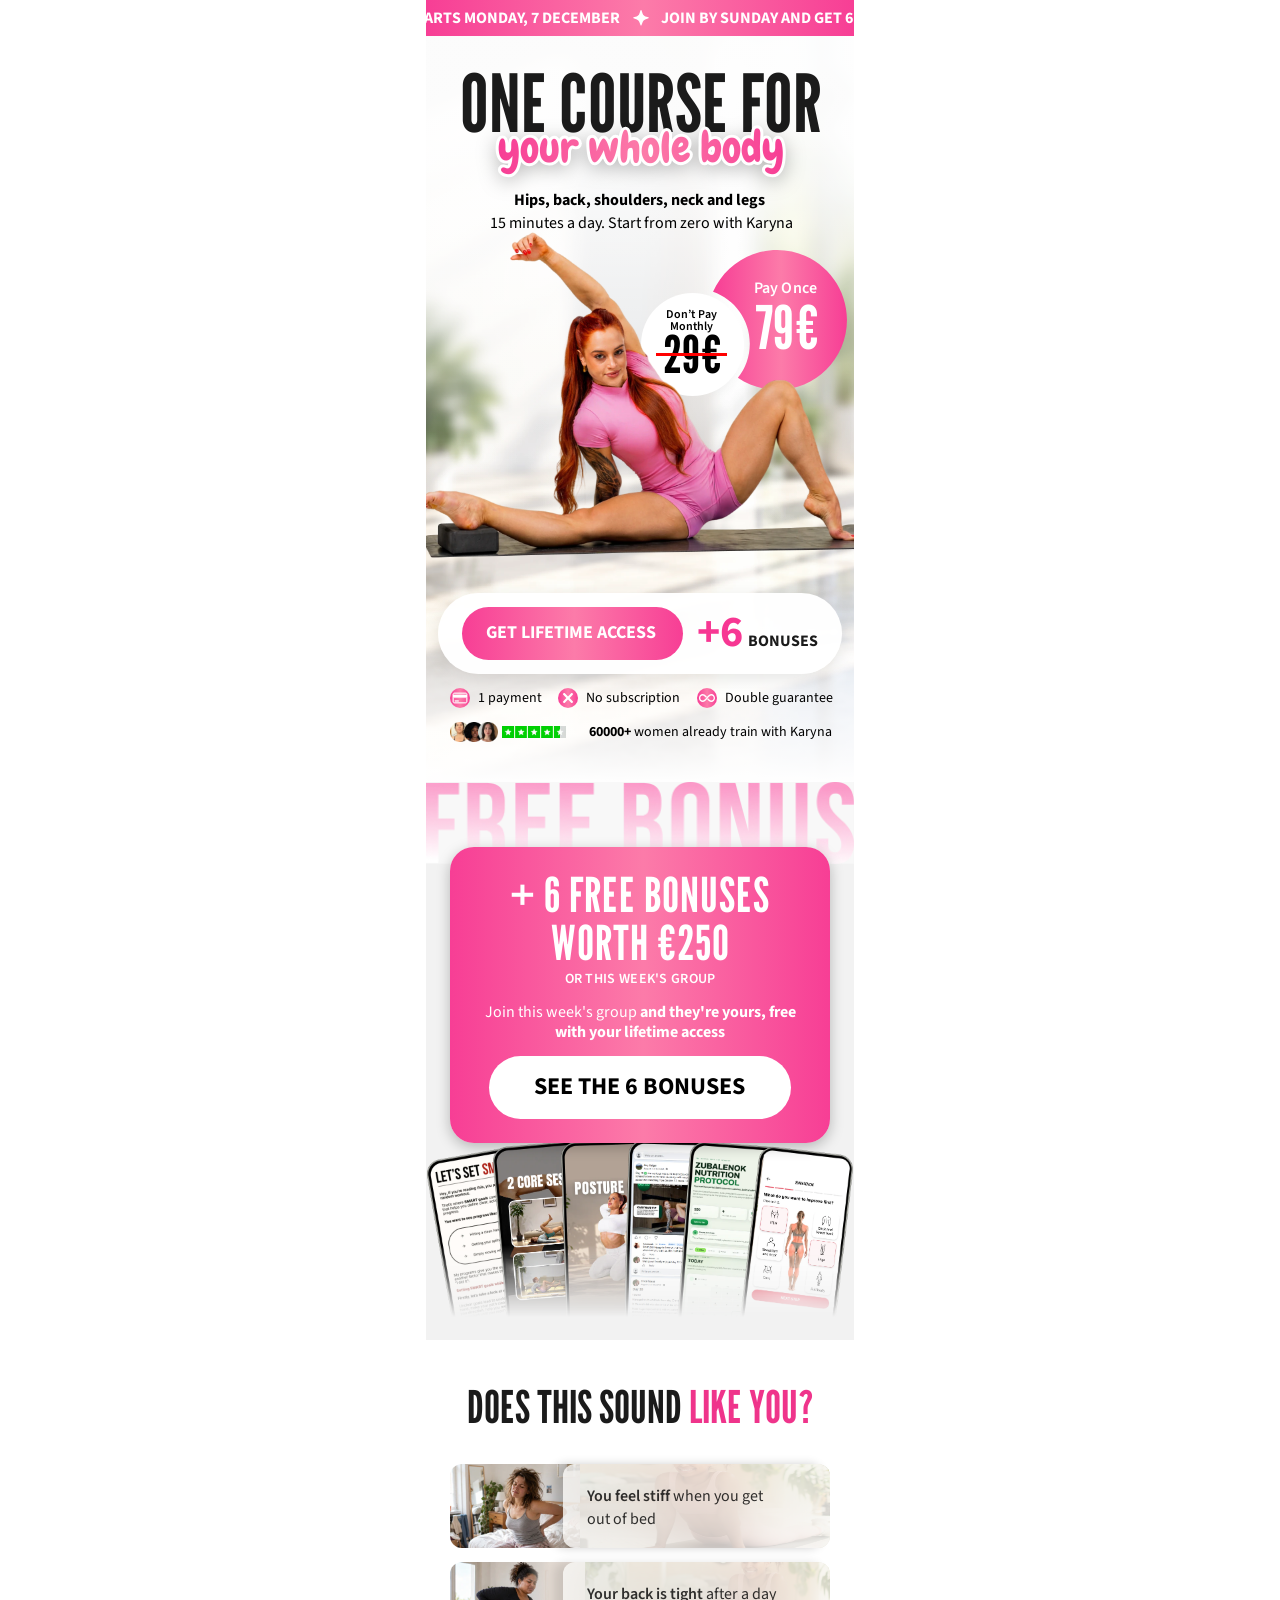
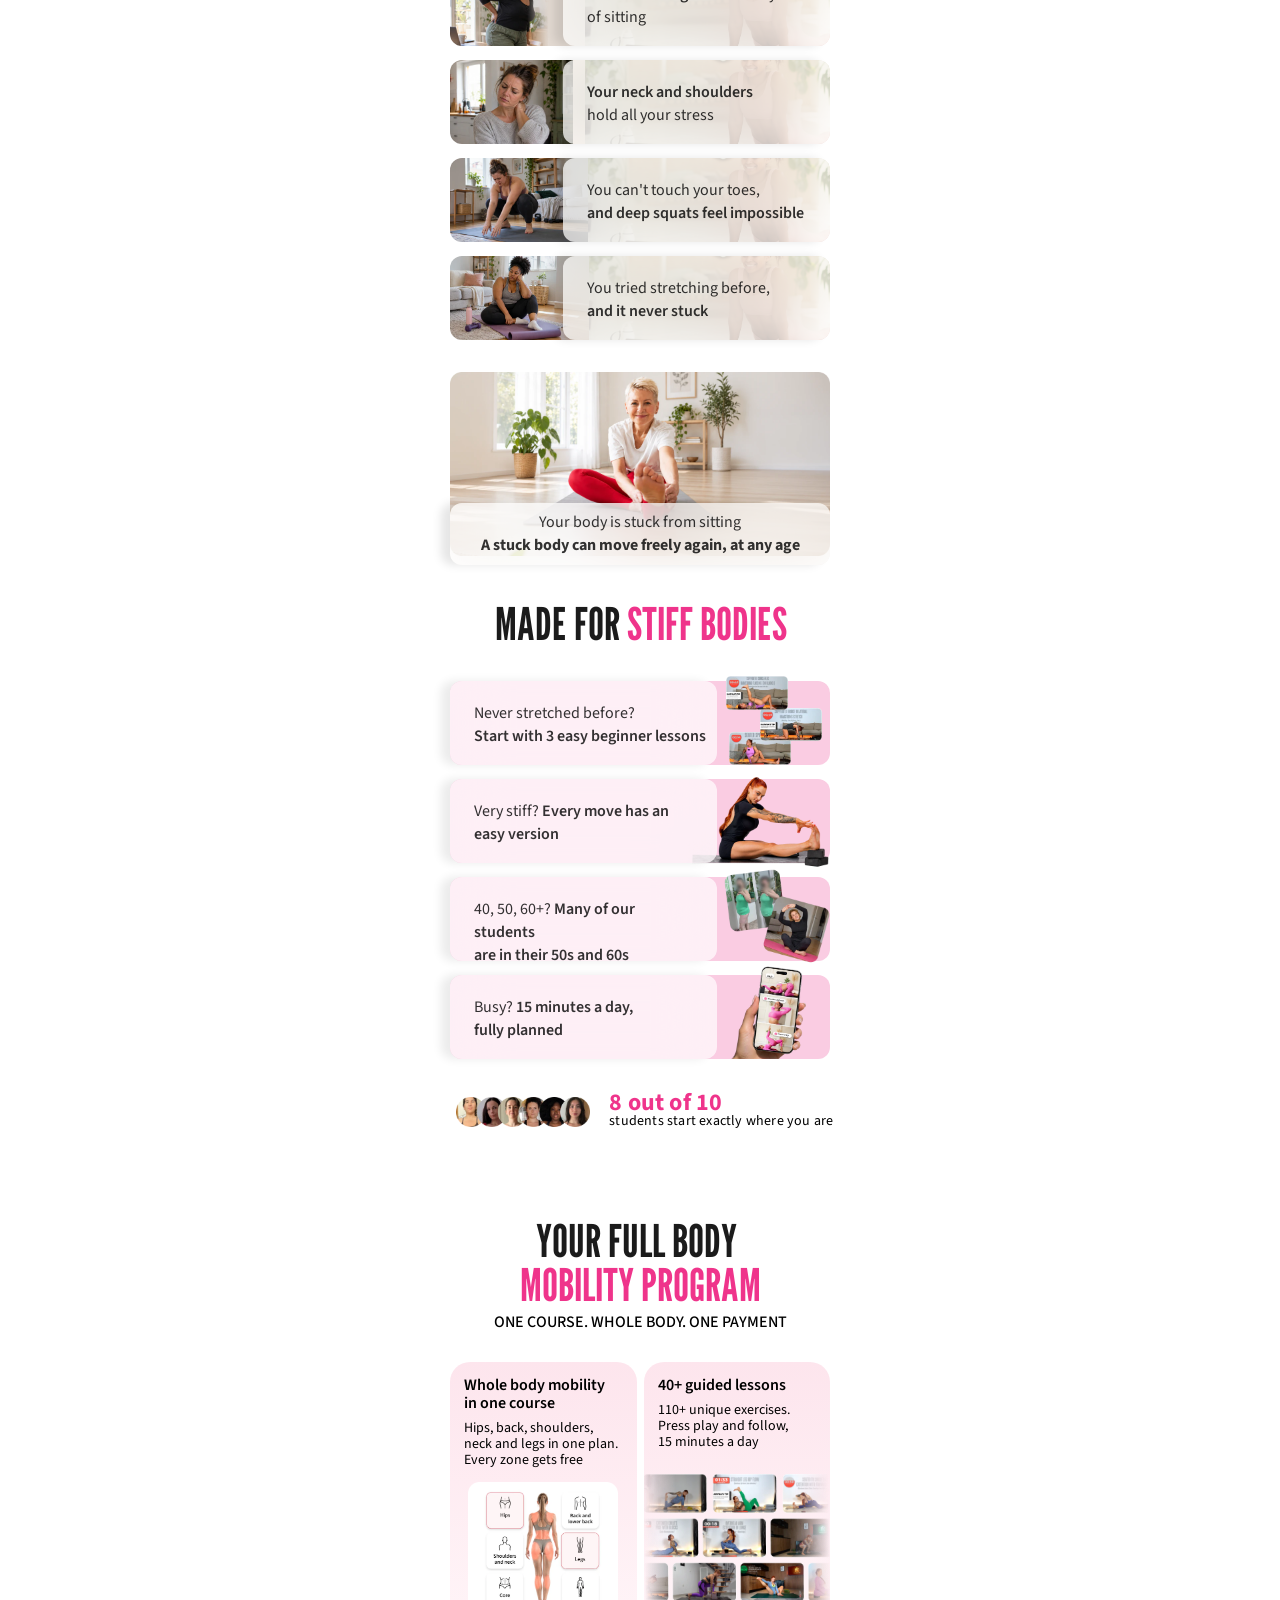
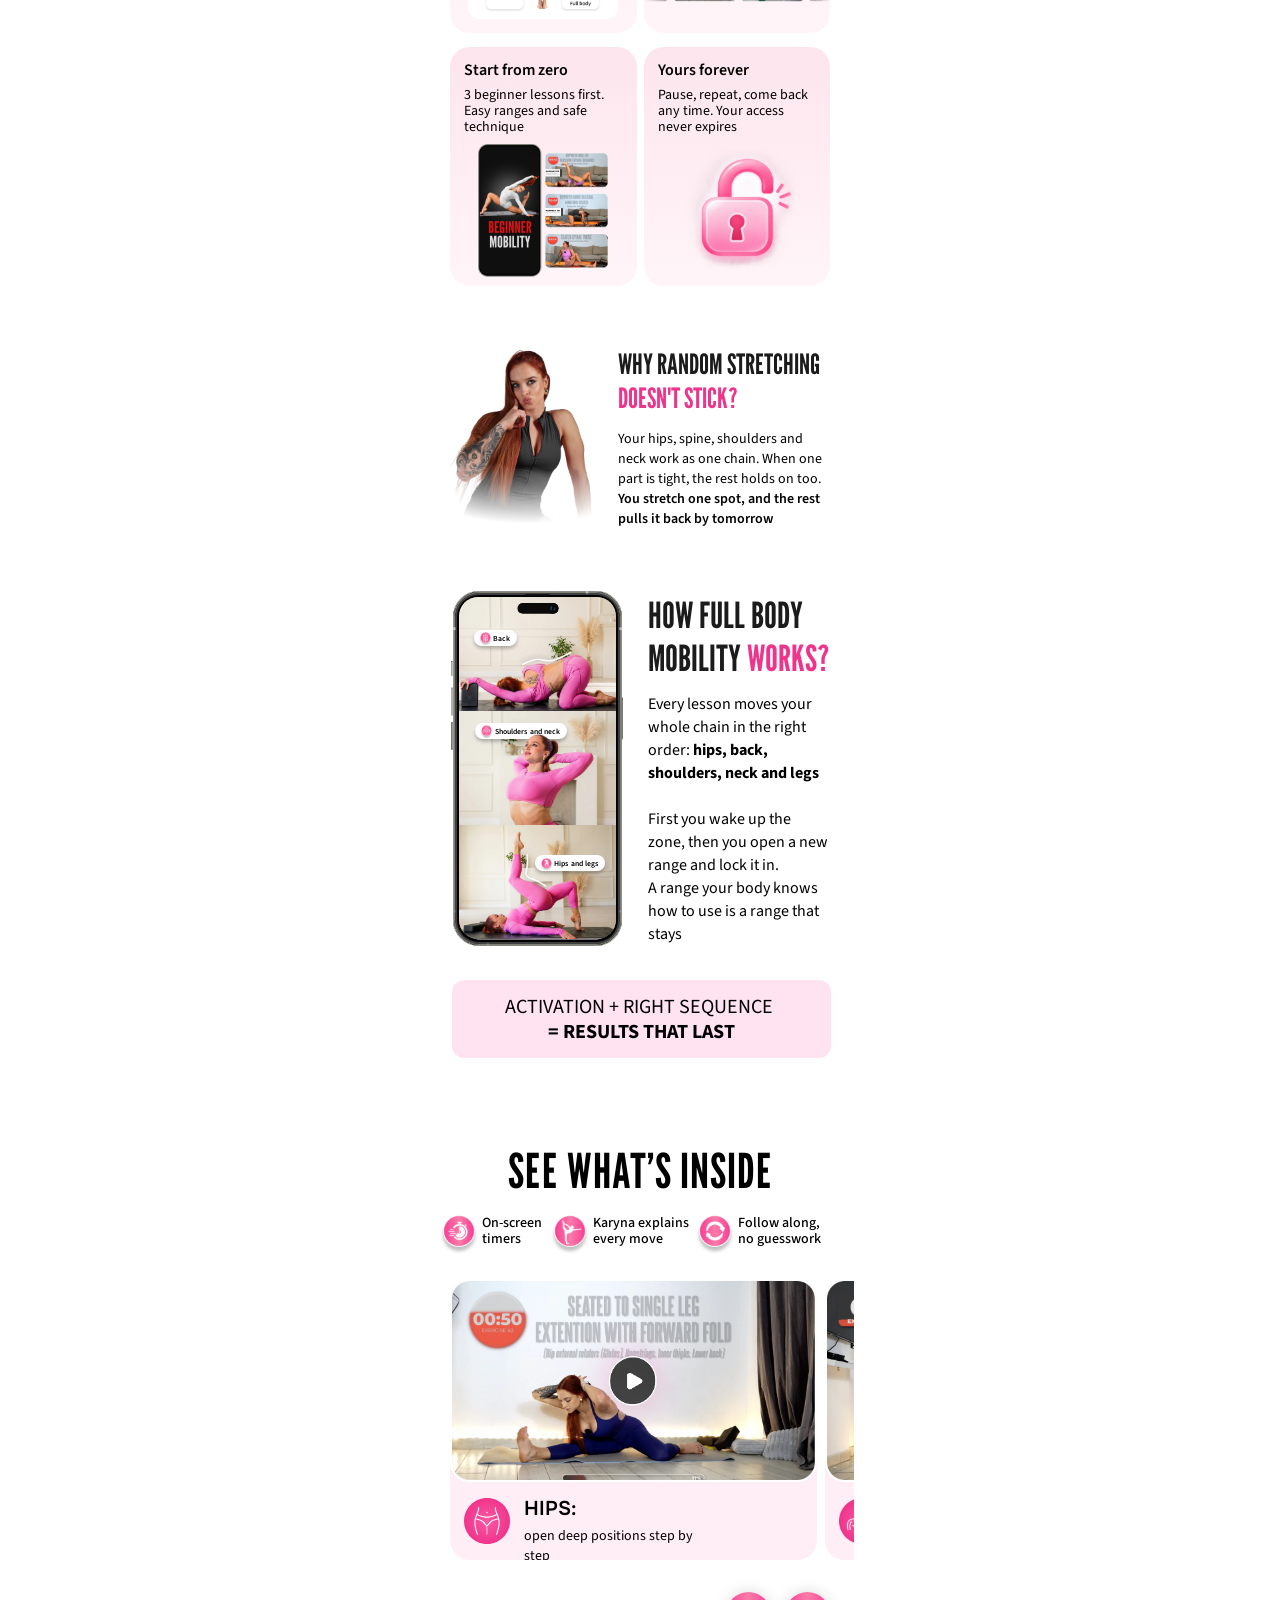
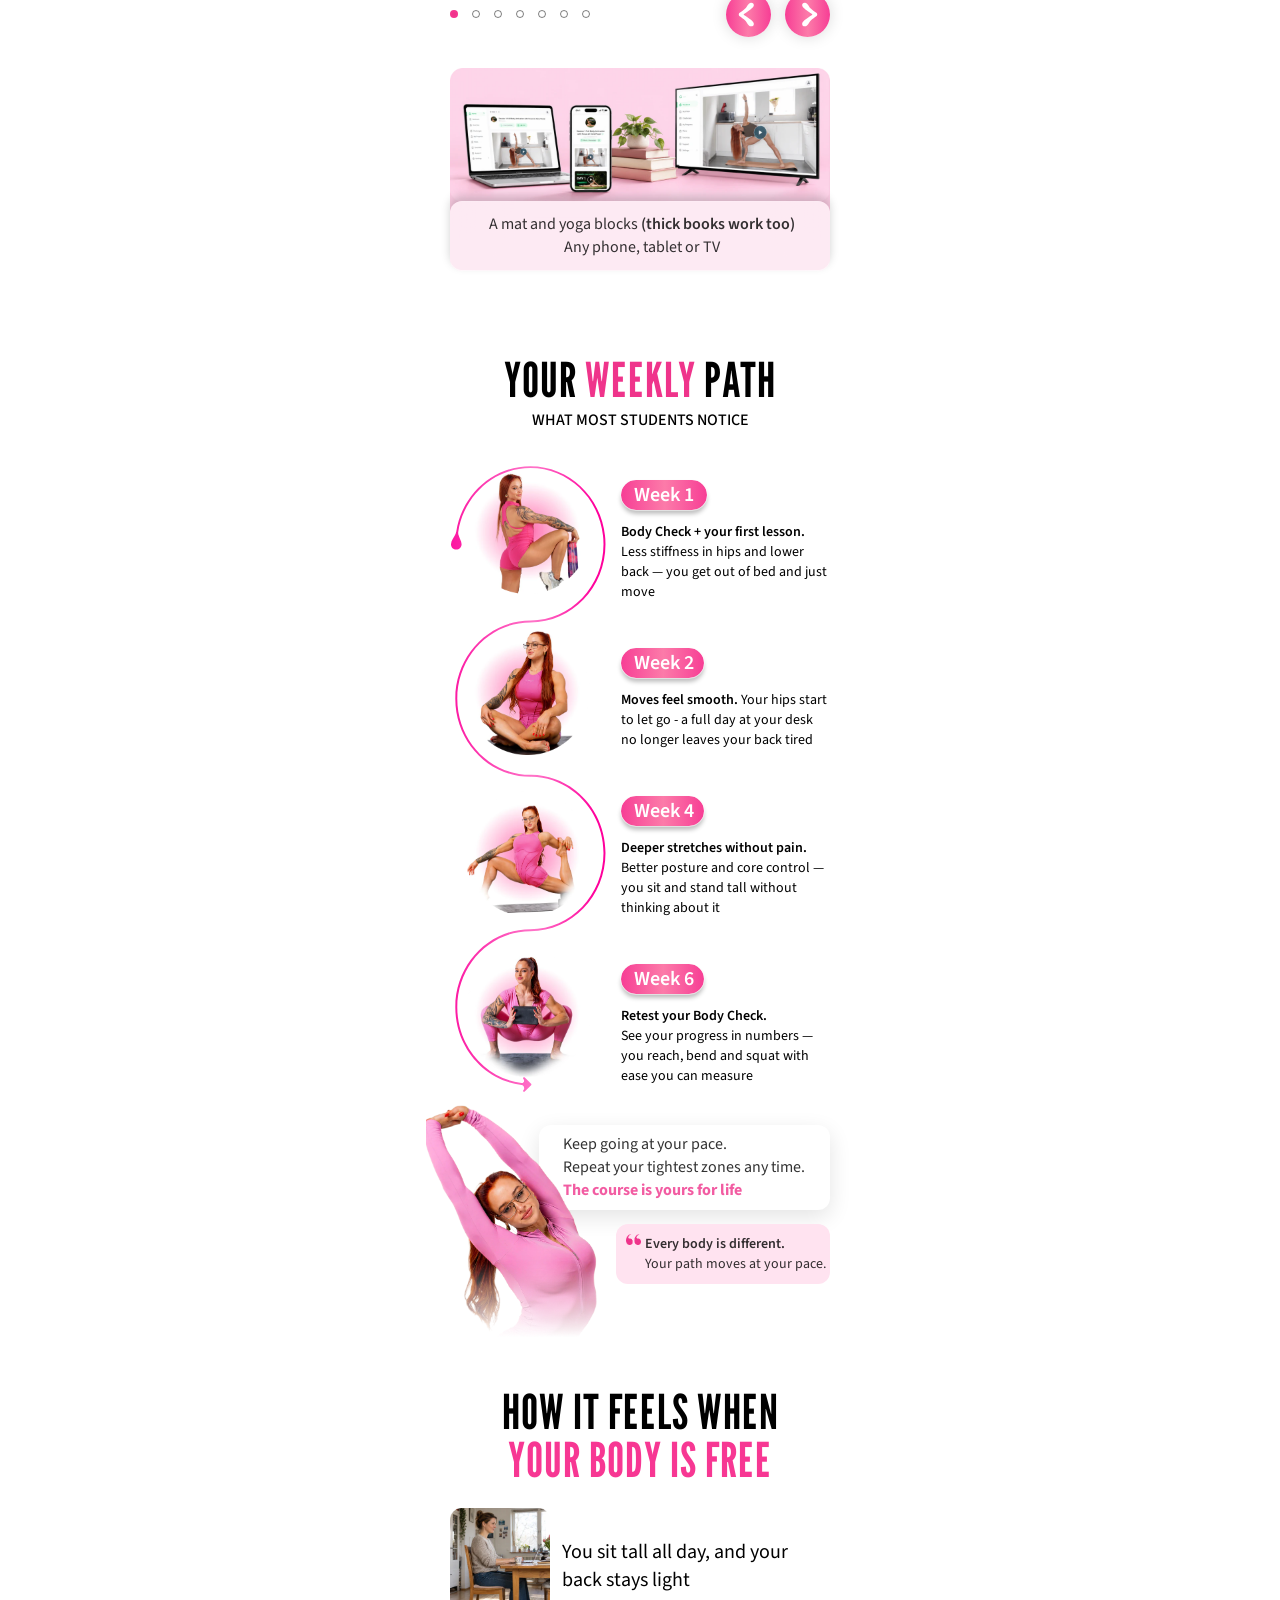
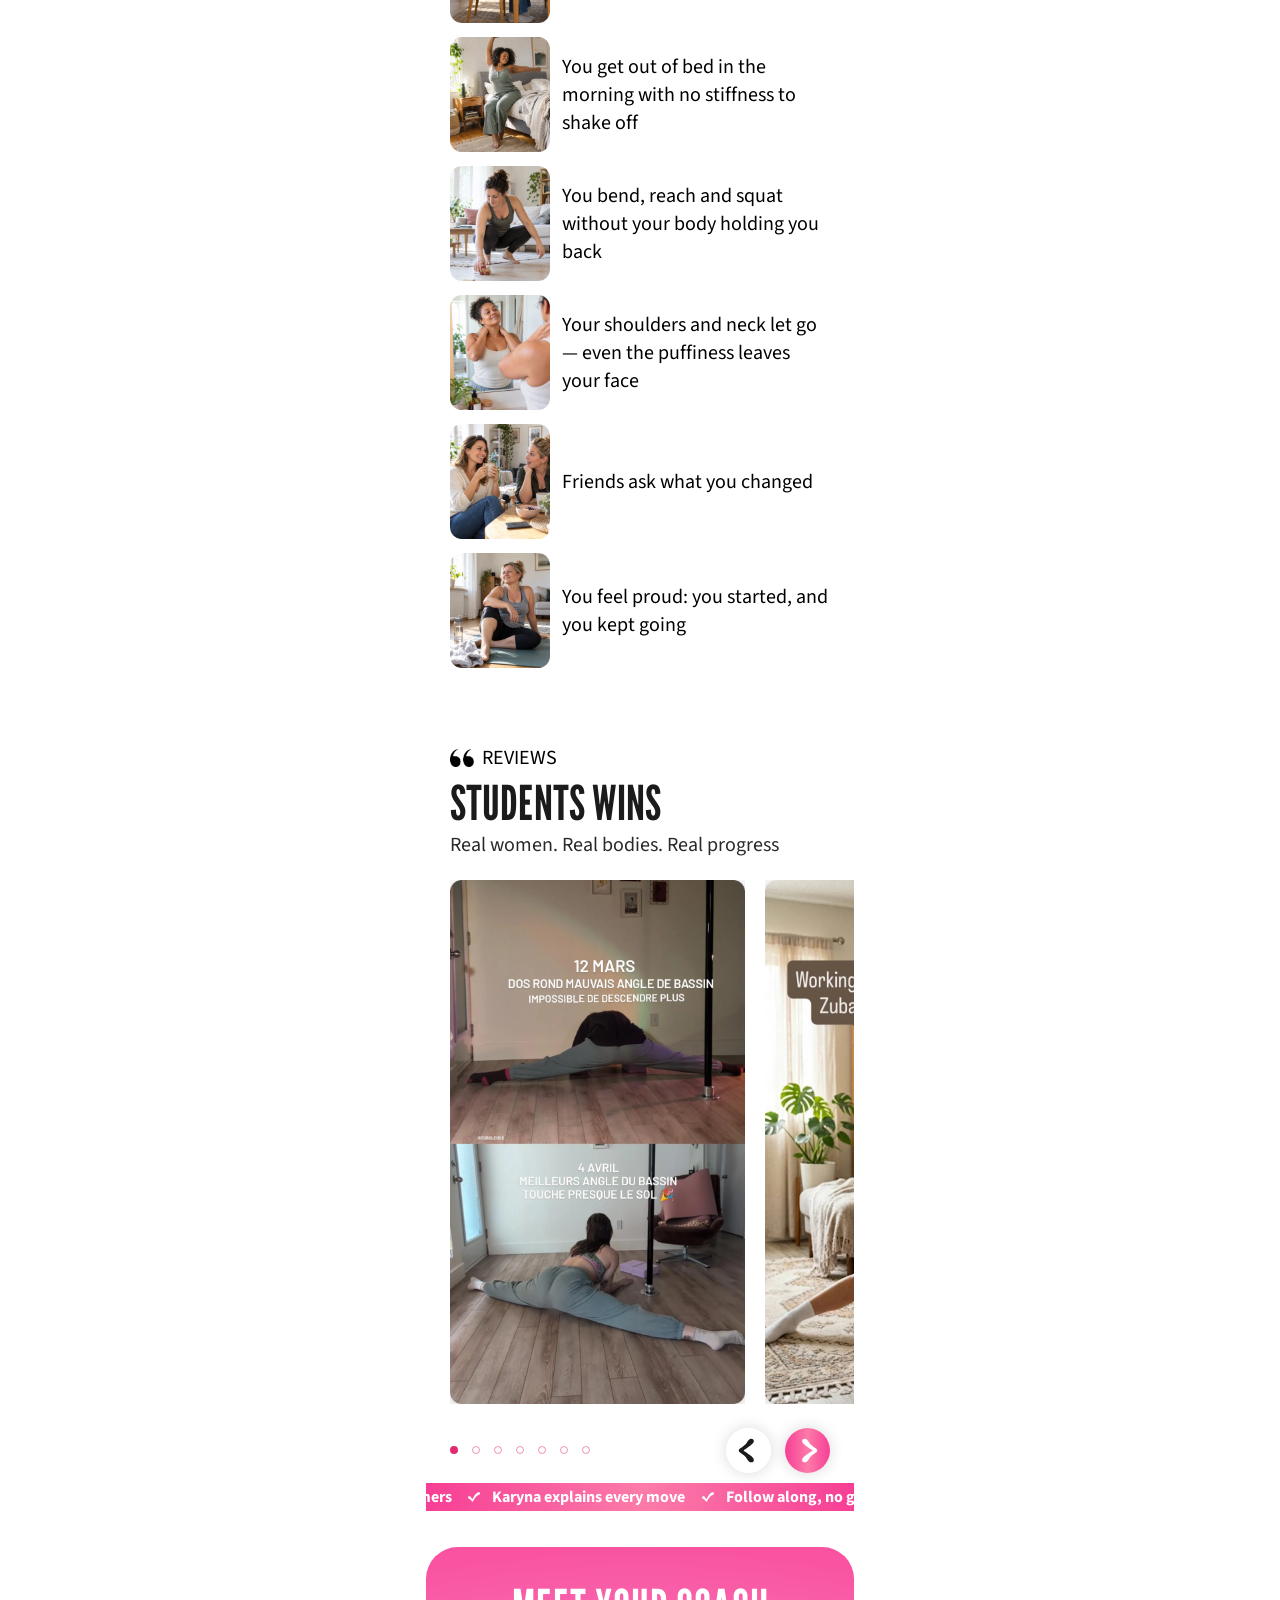
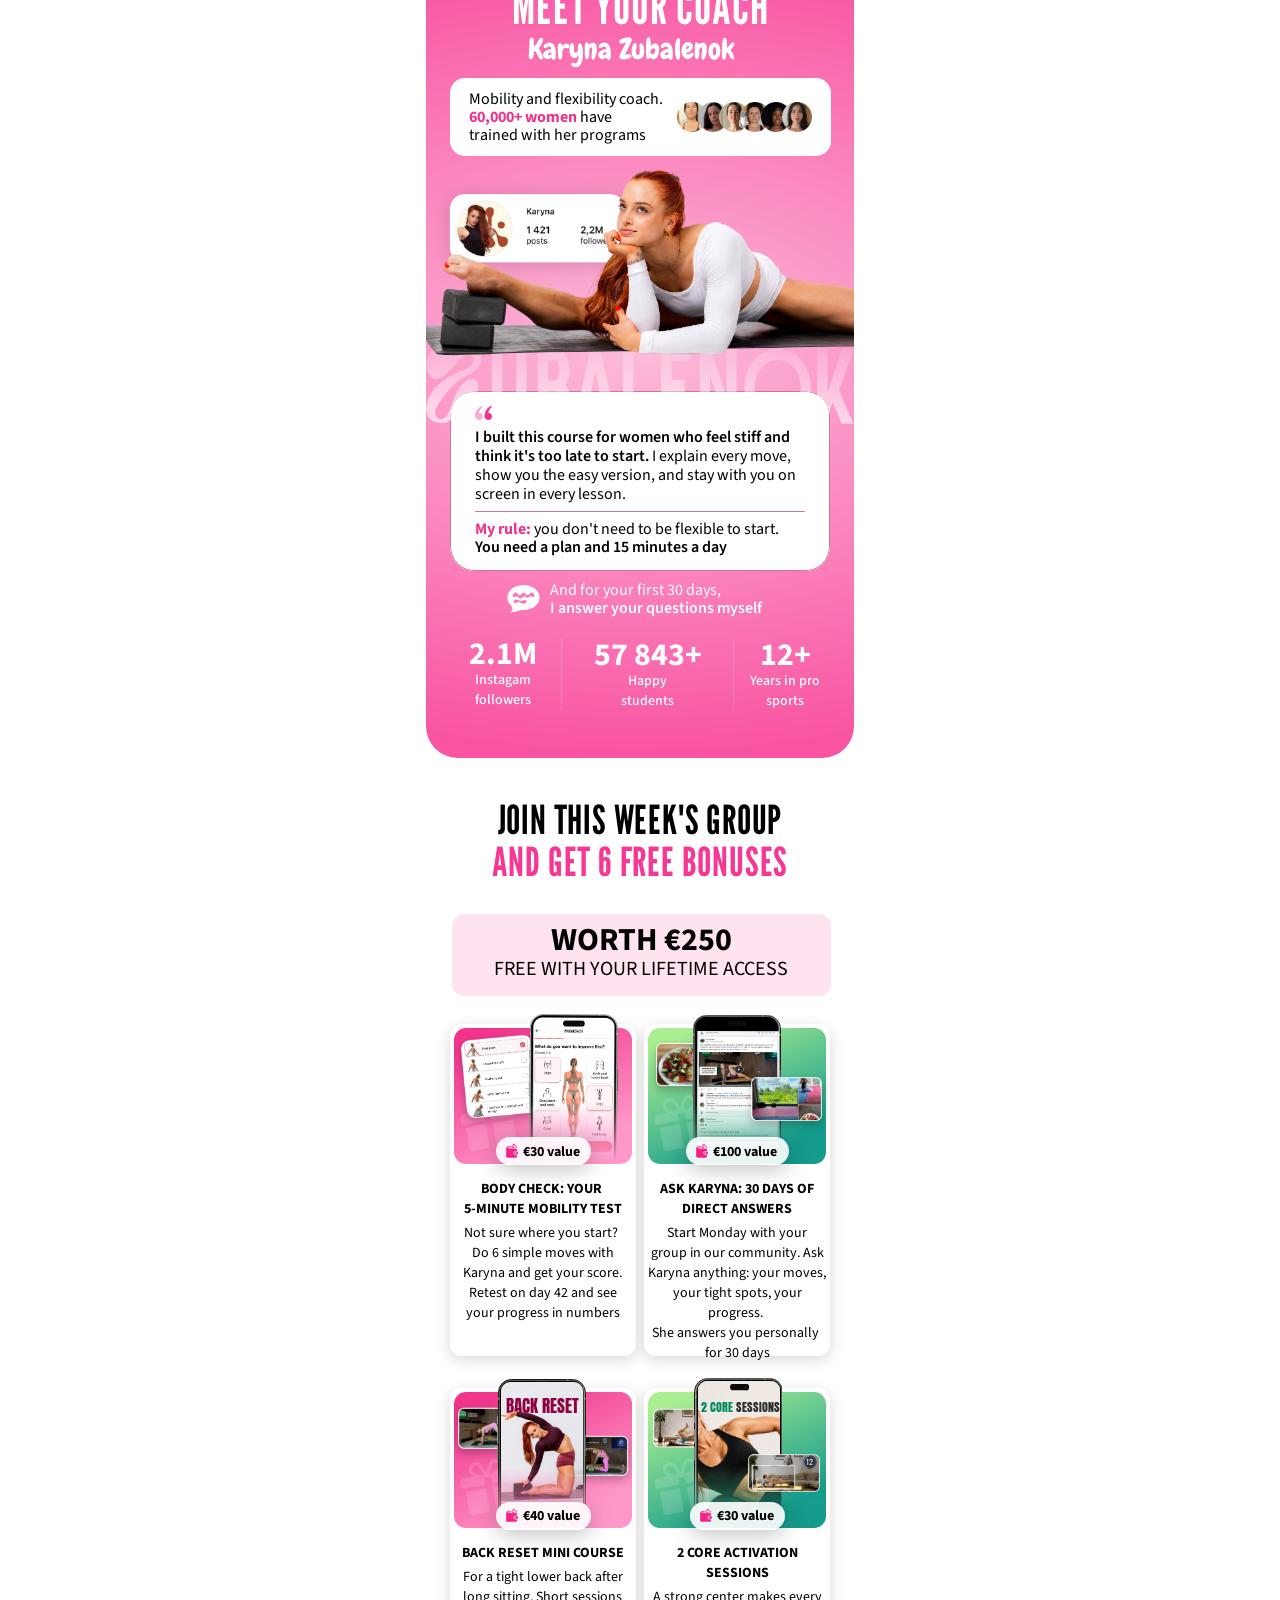
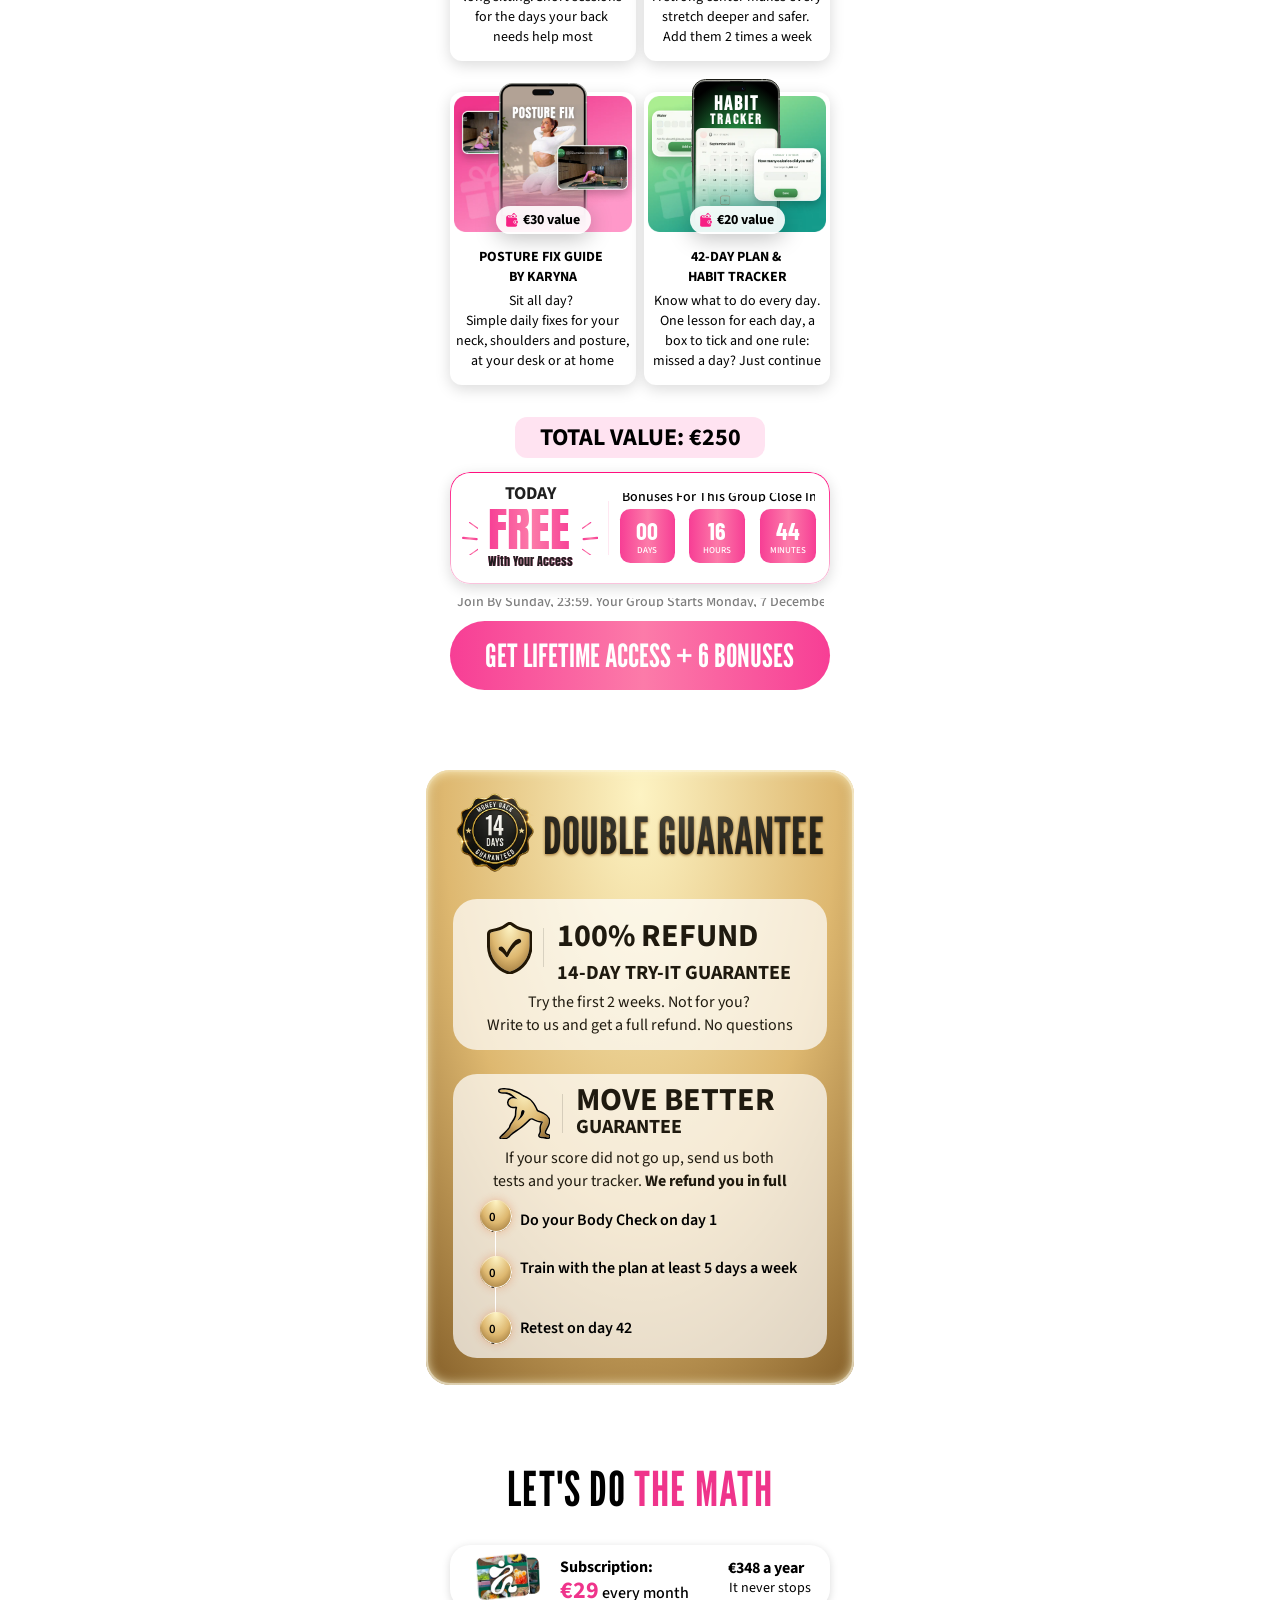
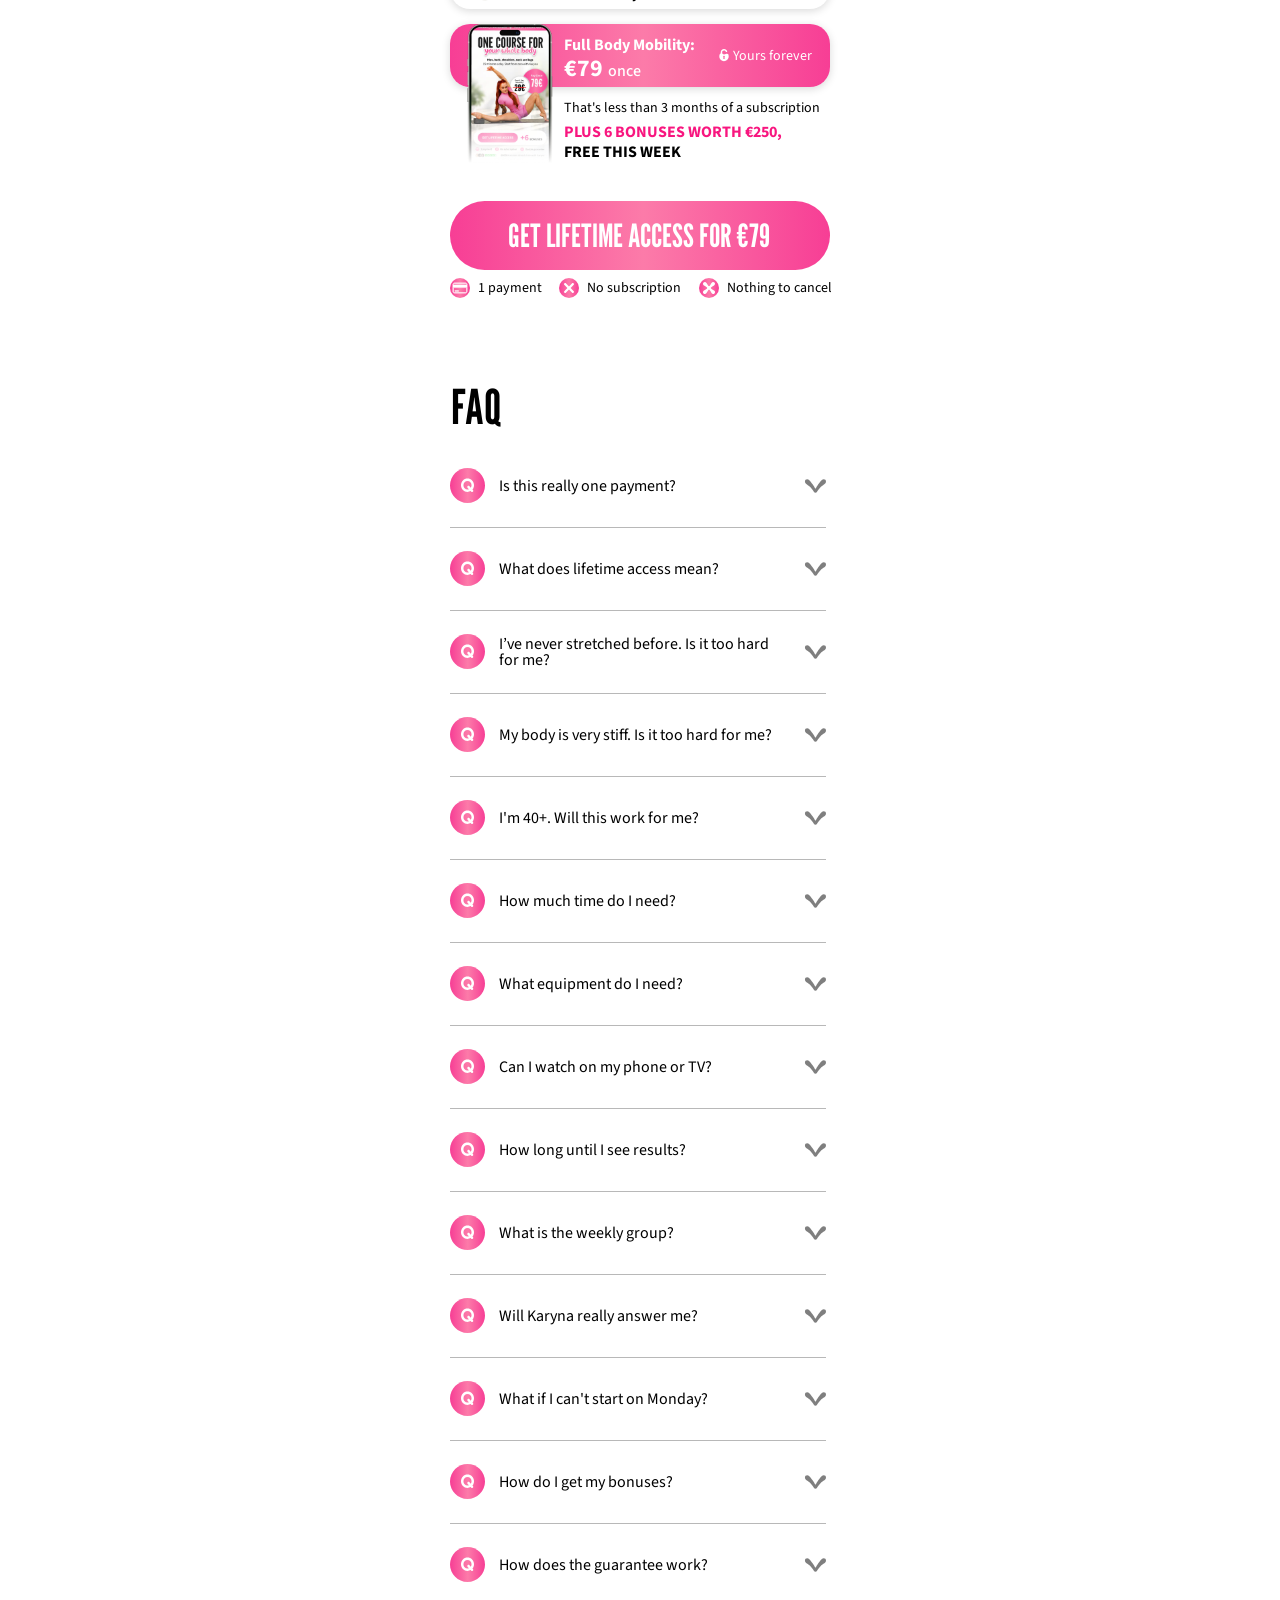
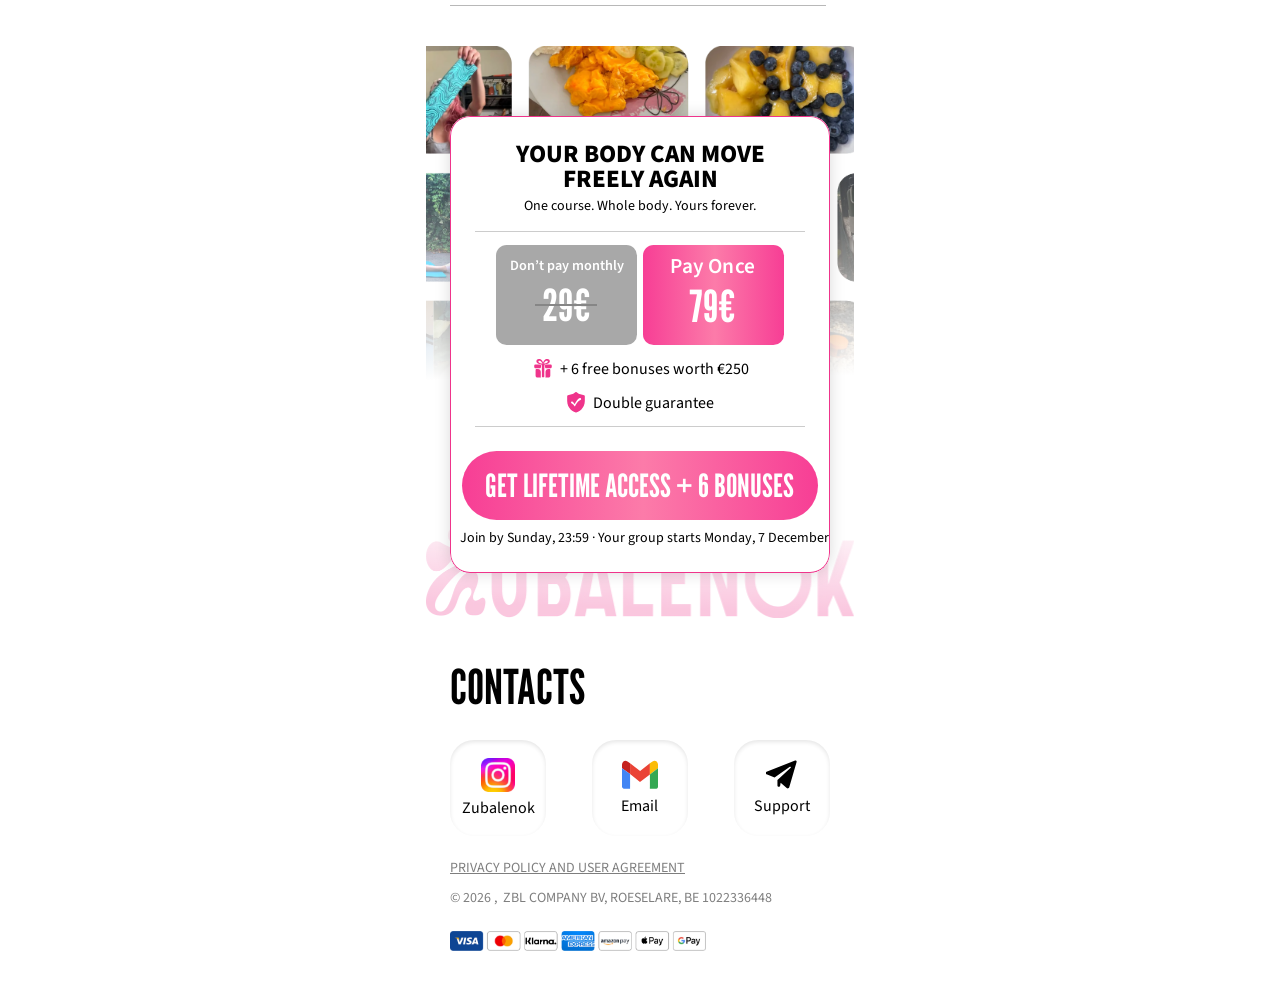
==== commit 4400ced8: "fdd" ====
--- a/index.html
+++ b/index.html
@@ -46,15 +46,15 @@
       </div>
       <div class="hero__frame-2147237485">
         <div class="hero__frame-2147236973-2">
-          <img src="./images/hero-frame-2147236970.svg" class="hero__frame-2147236970" alt="" loading="lazy">
+          <img src="./images/hero-frame-2147236970-a.svg" class="hero__frame-2147236970" alt="" loading="lazy">
           <p class="hero__1-payment">1 payment</p>
         </div>
         <div class="hero__frame-2147236975">
-          <img src="./images/hero-frame-2147236971.svg" class="hero__frame-2147236971" alt="" loading="lazy">
+          <img src="./images/hero-frame-2147236971-a.svg" class="hero__frame-2147236971" alt="" loading="lazy">
           <p class="hero__no-subscription">No subscription</p>
         </div>
         <div class="hero__frame-2147236974">
-          <img src="./images/hero-frame-2147236972.svg" class="hero__frame-2147236972" alt="" loading="lazy">
+          <img src="./images/hero-frame-2147236972-a.svg" class="hero__frame-2147236972" alt="" loading="lazy">
           <p class="hero__double-guarantee">Double guarantee</p>
         </div>
       </div>
@@ -77,7 +77,7 @@
     </div>
     <div class="hero__ellipse-7748">
     </div>
-    <img src="./images/hero-subtract.svg" class="hero__subtract" alt="" loading="lazy">
+    <img src="./images/hero-subtract-a.svg" class="hero__subtract" alt="" loading="lazy">
     <p class="hero__79">79€</p>
     <p class="hero__29">29€</p>
     <div class="hero__vector-5525">
@@ -288,7 +288,7 @@
         </div>
         <img src="./images/works-stroke-body.webp" class="works__stroke-body" alt="" loading="lazy">
         <div class="works__mask">
-          <img src="./images/works-screen-replace-here.svg" class="works__screen-replace-here" alt="" loading="lazy">
+          <img src="./images/works-screen-replace-here-a.svg" class="works__screen-replace-here" alt="" loading="lazy">
           <div class="works__frame-2147237857">
             <div class="works__frame-2147237855">
               <img src="./images/works-magnific-edit-the.webp" class="works__magnific-edit-the" alt="" loading="lazy">
@@ -319,7 +319,7 @@
         <img src="./images/works-antennas.svg" class="works__antennas" alt="" loading="lazy">
         <img src="./images/works-notch.webp" class="works__notch" alt="" loading="lazy">
         <img src="./images/works-buttons.webp" class="works__buttons" alt="" loading="lazy">
-        <img src="./images/works-front-camera.svg" class="works__front-camera" alt="" loading="lazy">
+        <img src="./images/works-front-camera-a.svg" class="works__front-camera" alt="" loading="lazy">
       </div>
       <div class="works__frame-2147237484">
         <p class="works__how-full-body">HOW FULL BODY <br>MOBILITY <span class="c-ef348b">WORKS?</span></p>
@@ -359,7 +359,7 @@
         <div class="inside__frame-2147237619">
           <img src="./images/inside-frame-2147236984.webp" class="inside__frame-2147236984 js-card-video" alt="" loading="lazy" data-video="https://itden-cdn.b-cdn.net/stiff/Days%2015%E2%80%9321%20OF%20L1%20v1%20Petro%20Mateichyk.mov">
           <div class="inside__frame-2147237613">
-            <img src="./images/inside-frame-2147237533.svg" class="inside__frame-2147237533" alt="" loading="lazy">
+            <img src="./images/inside-frame-2147237533-a.svg" class="inside__frame-2147237533" alt="" loading="lazy">
             <div class="inside__frame-2147237607">
               <p class="inside__hips">HIPS:</p>
               <p class="inside__open-deep-positions">open deep positions step by step</p>
@@ -379,7 +379,7 @@
         <div class="inside__frame-2147237621">
           <img src="./images/inside-frame-2147236984-3.webp" class="inside__frame-2147236984-3 js-card-video" alt="" loading="lazy" data-video="https://itden-cdn.b-cdn.net/onliflexability/video-2.mp4">
           <div class="inside__frame-2147237615">
-            <img src="./images/inside-frame-2147237611.svg" class="inside__frame-2147237611" alt="" loading="lazy">
+            <img src="./images/inside-frame-2147237611-a.svg" class="inside__frame-2147237611" alt="" loading="lazy">
             <div class="inside__frame-2147237605">
               <p class="inside__back">BACK:</p>
               <p class="inside__build-a-free">build a free, mobile spine</p>
@@ -389,7 +389,7 @@
         <div class="inside__frame-2147237622">
           <img src="./images/inside-frame-2147236984-4.webp" class="inside__frame-2147236984-4 js-card-video" alt="" loading="lazy" data-video="https://itden-cdn.b-cdn.net/stiff/Days%208%E2%80%9314%20OF%20hip%20P2L17%20v1.mov">
           <div class="inside__frame-2147237616">
-            <img src="./images/inside-frame-2147237612.svg" class="inside__frame-2147237612" alt="" loading="lazy">
+            <img src="./images/inside-frame-2147237612-a.svg" class="inside__frame-2147237612" alt="" loading="lazy">
             <div class="inside__frame-2147237609">
               <p class="inside__legs">LEGS</p>
               <p class="inside__light-strong-and">light, strong and flexible</p>
@@ -421,7 +421,7 @@
     </div>
     <div class="path__frame-2147235149">
       <img src="./images/path-frame-2147237491.webp" class="path__frame-2147237491" alt="" loading="lazy">
-      <img src="./images/path-union.svg" class="path__union" alt="" loading="lazy">
+      <img src="./images/path-union-a.svg" class="path__union" alt="" loading="lazy">
       <div class="path__frame-2147237490">
         <div class="path__frame-2147235142">
           <div class="path__frame-2147237489">
@@ -617,7 +617,7 @@
             </div>
             <p class="coach__my-rule-you"><b class="c-ef348b">My rule: </b>you don&#x27;t need to be flexible to start. <br><b class="w600">You need a plan and 15 minutes a day</b></p>
           </div>
-          <img src="./images/coach-union.svg" class="coach__union" alt="" loading="lazy">
+          <img src="./images/coach-union-a.svg" class="coach__union" alt="" loading="lazy">
           <img src="./images/coach-group-2087330644.webp" class="coach__group-2087330644" alt="" loading="lazy">
           <div class="coach__frame-2147238004">
             <img src="./images/coach-icons.svg" class="coach__icons" alt="" loading="lazy">
@@ -692,7 +692,7 @@
               <img src="./images/group-antennas.svg" class="group__antennas" alt="" loading="lazy">
               <img src="./images/group-notch.webp" class="group__notch" alt="" loading="lazy">
               <img src="./images/group-buttons.webp" class="group__buttons" alt="" loading="lazy">
-              <img src="./images/group-front-camera.svg" class="group__front-camera" alt="" loading="lazy">
+              <img src="./images/group-front-camera-a.svg" class="group__front-camera" alt="" loading="lazy">
               <img src="./images/group-rectangle-161125595.webp" class="group__rectangle-161125595" alt="" loading="lazy">
               <img src="./images/group-2026-07-01.webp" class="group__2026-07-01" alt="" loading="lazy">
               <img src="./images/group-2026-07-01-2.webp" class="group__2026-07-01-2" alt="" loading="lazy">
@@ -721,7 +721,7 @@
               <div class="group__stroke-body-outside-2">
               </div>
               <div class="group__mask-3">
-                <img src="./images/group-front-camera.svg" class="group__front-camera-2" alt="" loading="lazy">
+                <img src="./images/group-front-camera-2.svg" class="group__front-camera-2" alt="" loading="lazy">
                 <img src="./images/group-20260414-104814-8315.webp" class="group__20260414-104814-8315" alt="" loading="lazy">
                 <p class="group__back-reset">BACK RESET</p>
                 <img src="./images/group-20260414-104814-8315-2.webp" class="group__20260414-104814-8315-2" alt="" loading="lazy">
@@ -764,10 +764,10 @@
               <img src="./images/group-antennas-3.svg" class="group__antennas-3" alt="" loading="lazy">
               <img src="./images/group-notch-3.webp" class="group__notch-3" alt="" loading="lazy">
               <img src="./images/group-buttons-3.webp" class="group__buttons-3" alt="" loading="lazy">
-              <img src="./images/group-front-camera-3.svg" class="group__front-camera-3" alt="" loading="lazy">
-            </div>
-            <img src="./images/group-frame-2072750824.webp" class="group__frame-2072750824" alt="" loading="lazy">
-          </div>
+              <img src="./images/group-front-camera-3-a.svg" class="group__front-camera-3" alt="" loading="lazy">
+            </div>
+          </div>
+          <img src="./images/group-frame-2072750824.webp" class="group__frame-2072750824" alt="" loading="lazy">
           <div class="group__frame-2147238006-4">
             <img src="./images/group-icons.svg" class="group__icons-4" alt="" loading="lazy">
             <p class="group__30-value-2">€30 value</p>
@@ -811,7 +811,7 @@
               <img src="./images/group-antennas-4.svg" class="group__antennas-4" alt="" loading="lazy">
               <img src="./images/group-notch-4.webp" class="group__notch-4" alt="" loading="lazy">
               <img src="./images/group-buttons-4.webp" class="group__buttons-4" alt="" loading="lazy">
-              <img src="./images/group-front-camera-4.svg" class="group__front-camera-4" alt="" loading="lazy">
+              <img src="./images/group-front-camera-4-a.svg" class="group__front-camera-4" alt="" loading="lazy">
               <img src="./images/group-chatgpt-30-2026.webp" class="group__chatgpt-30-2026" alt="" loading="lazy">
             </div>
           </div>
@@ -835,9 +835,9 @@
         <div class="group__frame-2147237655">
           <p class="group__today">TODAY</p>
           <div class="group__frame-2147237654">
-            <img src="./images/group-group-2087330684-a.svg" class="group__group-2087330684" alt="" loading="lazy">
+            <img src="./images/group-group-2087330684.svg" class="group__group-2087330684" alt="" loading="lazy">
             <p class="group__free-with-your"><span class="tt-up fs-48">free</span>&nbsp;<br><span class="c-1f1f1f">with your access</span></p>
-            <img src="./images/group-group-2087330685-a.svg" class="group__group-2087330685" alt="" loading="lazy">
+            <img src="./images/group-group-2087330685.svg" class="group__group-2087330685" alt="" loading="lazy">
           </div>
         </div>
         <div class="group__vector-5617">
@@ -880,7 +880,7 @@
       </div>
       <div class="guarantee__frame-2147237080">
         <div class="guarantee__frame-2147238023">
-          <img src="./images/guarantee-icons-a.svg" class="guarantee__icons" alt="" loading="lazy">
+          <img src="./images/guarantee-icons.svg" class="guarantee__icons" alt="" loading="lazy">
           <div class="guarantee__vector-5618">
           </div>
           <div class="guarantee__frame-2085664065">
@@ -891,7 +891,7 @@
       </div>
       <div class="guarantee__frame-2147237082">
         <div class="guarantee__frame-2147238023-2">
-          <img src="./images/guarantee-subtract-a.svg" class="guarantee__subtract" alt="" loading="lazy">
+          <img src="./images/guarantee-subtract.svg" class="guarantee__subtract" alt="" loading="lazy">
           <div class="guarantee__vector-5618-2">
           </div>
           <div class="guarantee__frame-2085664065-2">
@@ -986,15 +986,15 @@
       </a>
       <div class="results__frame-2147236977">
         <div class="results__frame-2147236973">
-          <img src="./images/hero-frame-2147236970.svg" class="results__frame-2147236970" alt="" loading="lazy">
+          <img src="./images/results-frame-2147236970.svg" class="results__frame-2147236970" alt="" loading="lazy">
           <p class="results__1-payment">1 payment</p>
         </div>
         <div class="results__frame-2147236975">
-          <img src="./images/hero-frame-2147236971.svg" class="results__frame-2147236971" alt="" loading="lazy">
+          <img src="./images/results-frame-2147236971.svg" class="results__frame-2147236971" alt="" loading="lazy">
           <p class="results__no-subscription">No subscription</p>
         </div>
         <div class="results__frame-2147236974">
-          <img src="./images/results-frame-2147236972.svg" class="results__frame-2147236972" alt="" loading="lazy">
+          <img src="./images/results-frame-2147236972-a.svg" class="results__frame-2147236972" alt="" loading="lazy">
           <p class="results__nothing-to-cancel">Nothing to cancel</p>
         </div>
       </div>
@@ -1006,98 +1006,98 @@
     <p class="faq__faq">Faq</p>
     <div class="faq__list">
       <div class="faq__item">
-        <button class="faq__question" aria-expanded="false"><i><img src="./images/faq-q.svg" alt=""></i><span>Is this really one payment?</span><img src="./images/faq-vector.svg" class="faq__chevron" alt=""></button>
+        <button class="faq__question" aria-expanded="false"><i><img src="./images/faq-q.svg" alt=""></i><span>Is this really one payment?</span><img src="./images/faq-chevron.svg" class="faq__chevron" alt=""></button>
         <div class="faq__answer"><div class="faq__answer-inner">
           <p>Yes. You pay €79 once and the course is yours forever. No subscription, nothing renews, nothing to cancel</p>
           <img src="./images/faq-avatar.webp" alt="" loading="lazy">
         </div></div>
       </div>
       <div class="faq__item faq__item--sep">
-        <button class="faq__question" aria-expanded="false"><i><img src="./images/faq-q.svg" alt=""></i><span>What does lifetime access mean?</span><img src="./images/faq-vector.svg" class="faq__chevron" alt=""></button>
+        <button class="faq__question" aria-expanded="false"><i><img src="./images/faq-q.svg" alt=""></i><span>What does lifetime access mean?</span><img src="./images/faq-chevron.svg" class="faq__chevron" alt=""></button>
         <div class="faq__answer"><div class="faq__answer-inner">
           <p>As long as the course exists, you have it. Train now, pause, come back in a year, your access never expires</p>
           <img src="./images/faq-avatar.webp" alt="" loading="lazy">
         </div></div>
       </div>
       <div class="faq__item faq__item--sep">
-        <button class="faq__question" aria-expanded="false"><i><img src="./images/faq-q.svg" alt=""></i><span>I’ve never stretched before. Is it too hard for me?</span><img src="./images/faq-vector.svg" class="faq__chevron" alt=""></button>
+        <button class="faq__question" aria-expanded="false"><i><img src="./images/faq-q.svg" alt=""></i><span>I’ve never stretched before. Is it too hard for me?</span><img src="./images/faq-chevron.svg" class="faq__chevron" alt=""></button>
         <div class="faq__answer"><div class="faq__answer-inner">
           <p>The program starts with 3 beginner lessons and day-1 adaptation. It’s built for complete beginners, step by step</p>
           <img src="./images/faq-avatar.webp" alt="" loading="lazy">
         </div></div>
       </div>
       <div class="faq__item faq__item--sep">
-        <button class="faq__question" aria-expanded="false"><i><img src="./images/faq-q.svg" alt=""></i><span>My body is very stiff. Is it too hard for me?</span><img src="./images/faq-vector.svg" class="faq__chevron" alt=""></button>
+        <button class="faq__question" aria-expanded="false"><i><img src="./images/faq-q.svg" alt=""></i><span>My body is very stiff. Is it too hard for me?</span><img src="./images/faq-chevron.svg" class="faq__chevron" alt=""></button>
         <div class="faq__answer"><div class="faq__answer-inner">
           <p>No. The course starts with easy ranges and safe technique. 80% of students start exactly where you are</p>
           <img src="./images/faq-avatar.webp" alt="" loading="lazy">
         </div></div>
       </div>
       <div class="faq__item faq__item--sep">
-        <button class="faq__question" aria-expanded="false"><i><img src="./images/faq-q.svg" alt=""></i><span>I&#x27;m 40+. Will this work for me?</span><img src="./images/faq-vector.svg" class="faq__chevron" alt=""></button>
+        <button class="faq__question" aria-expanded="false"><i><img src="./images/faq-q.svg" alt=""></i><span>I&#x27;m 40+. Will this work for me?</span><img src="./images/faq-chevron.svg" class="faq__chevron" alt=""></button>
         <div class="faq__answer"><div class="faq__answer-inner">
           <p>Many of our students are in their 50s and 60s and keep making progress. Choose the range that feels safe and stay consistent</p>
           <img src="./images/faq-avatar.webp" alt="" loading="lazy">
         </div></div>
       </div>
       <div class="faq__item faq__item--sep">
-        <button class="faq__question" aria-expanded="false"><i><img src="./images/faq-q.svg" alt=""></i><span>How much time do I need?</span><img src="./images/faq-vector.svg" class="faq__chevron" alt=""></button>
+        <button class="faq__question" aria-expanded="false"><i><img src="./images/faq-q.svg" alt=""></i><span>How much time do I need?</span><img src="./images/faq-chevron.svg" class="faq__chevron" alt=""></button>
         <div class="faq__answer"><div class="faq__answer-inner">
           <p>15 minutes a day. Every lesson is planned, with on-screen timers</p>
           <img src="./images/faq-avatar.webp" alt="" loading="lazy">
         </div></div>
       </div>
       <div class="faq__item faq__item--sep">
-        <button class="faq__question" aria-expanded="false"><i><img src="./images/faq-q.svg" alt=""></i><span>What equipment do I need?</span><img src="./images/faq-vector.svg" class="faq__chevron" alt=""></button>
+        <button class="faq__question" aria-expanded="false"><i><img src="./images/faq-q.svg" alt=""></i><span>What equipment do I need?</span><img src="./images/faq-chevron.svg" class="faq__chevron" alt=""></button>
         <div class="faq__answer"><div class="faq__answer-inner">
           <p>A mat and yoga blocks. No blocks? Thick books work too</p>
           <img src="./images/faq-avatar.webp" alt="" loading="lazy">
         </div></div>
       </div>
       <div class="faq__item faq__item--sep">
-        <button class="faq__question" aria-expanded="false"><i><img src="./images/faq-q.svg" alt=""></i><span>Can I watch on my phone or TV?</span><img src="./images/faq-vector.svg" class="faq__chevron" alt=""></button>
+        <button class="faq__question" aria-expanded="false"><i><img src="./images/faq-q.svg" alt=""></i><span>Can I watch on my phone or TV?</span><img src="./images/faq-chevron.svg" class="faq__chevron" alt=""></button>
         <div class="faq__answer"><div class="faq__answer-inner">
           <p>Yes. Open the link from your email on any device. Many students cast the lessons to their TV</p>
           <img src="./images/faq-avatar.webp" alt="" loading="lazy">
         </div></div>
       </div>
       <div class="faq__item faq__item--sep">
-        <button class="faq__question" aria-expanded="false"><i><img src="./images/faq-q.svg" alt=""></i><span>How long until I see results?</span><img src="./images/faq-vector.svg" class="faq__chevron" alt=""></button>
+        <button class="faq__question" aria-expanded="false"><i><img src="./images/faq-q.svg" alt=""></i><span>How long until I see results?</span><img src="./images/faq-chevron.svg" class="faq__chevron" alt=""></button>
         <div class="faq__answer"><div class="faq__answer-inner">
           <p>Most students feel lighter after the very first training. With regular practice you’ll notice real changes in 2-4 weeks. And with lifetime access, there’s no deadline pressure</p>
           <img src="./images/faq-avatar.webp" alt="" loading="lazy">
         </div></div>
       </div>
       <div class="faq__item faq__item--sep">
-        <button class="faq__question" aria-expanded="false"><i><img src="./images/faq-q.svg" alt=""></i><span>What is the weekly group?</span><img src="./images/faq-vector.svg" class="faq__chevron" alt=""></button>
+        <button class="faq__question" aria-expanded="false"><i><img src="./images/faq-q.svg" alt=""></i><span>What is the weekly group?</span><img src="./images/faq-chevron.svg" class="faq__chevron" alt=""></button>
         <div class="faq__answer"><div class="faq__answer-inner">
           <p>A new group starts every Monday in our community. You start together, share progress and ask Karyna your questions. Your first 30 days are free</p>
           <img src="./images/faq-avatar.webp" alt="" loading="lazy">
         </div></div>
       </div>
       <div class="faq__item faq__item--sep">
-        <button class="faq__question" aria-expanded="false"><i><img src="./images/faq-q.svg" alt=""></i><span>Will Karyna really answer me?</span><img src="./images/faq-vector.svg" class="faq__chevron" alt=""></button>
+        <button class="faq__question" aria-expanded="false"><i><img src="./images/faq-q.svg" alt=""></i><span>Will Karyna really answer me?</span><img src="./images/faq-chevron.svg" class="faq__chevron" alt=""></button>
         <div class="faq__answer"><div class="faq__answer-inner">
           <p>Yes. For your first 30 days, you ask Karyna your questions in the community, and she answers personally</p>
           <img src="./images/faq-avatar.webp" alt="" loading="lazy">
         </div></div>
       </div>
       <div class="faq__item faq__item--sep">
-        <button class="faq__question" aria-expanded="false"><i><img src="./images/faq-q.svg" alt=""></i><span>What if I can&#x27;t start on Monday?</span><img src="./images/faq-vector.svg" class="faq__chevron" alt=""></button>
+        <button class="faq__question" aria-expanded="false"><i><img src="./images/faq-q.svg" alt=""></i><span>What if I can&#x27;t start on Monday?</span><img src="./images/faq-chevron.svg" class="faq__chevron" alt=""></button>
         <div class="faq__answer"><div class="faq__answer-inner">
           <p>Start any day. The course is yours, and the group simply makes it easier to keep going</p>
           <img src="./images/faq-avatar.webp" alt="" loading="lazy">
         </div></div>
       </div>
       <div class="faq__item faq__item--sep">
-        <button class="faq__question" aria-expanded="false"><i><img src="./images/faq-q.svg" alt=""></i><span>How do I get my bonuses?</span><img src="./images/faq-vector.svg" class="faq__chevron" alt=""></button>
+        <button class="faq__question" aria-expanded="false"><i><img src="./images/faq-q.svg" alt=""></i><span>How do I get my bonuses?</span><img src="./images/faq-chevron.svg" class="faq__chevron" alt=""></button>
         <div class="faq__answer"><div class="faq__answer-inner">
           <p>Everything arrives in one email right after payment: your course, 6 bonuses and your group invite</p>
           <img src="./images/faq-avatar.webp" alt="" loading="lazy">
         </div></div>
       </div>
       <div class="faq__item faq__item--sep">
-        <button class="faq__question" aria-expanded="false"><i><img src="./images/faq-q.svg" alt=""></i><span>How does the guarantee work?</span><img src="./images/faq-vector.svg" class="faq__chevron" alt=""></button>
+        <button class="faq__question" aria-expanded="false"><i><img src="./images/faq-q.svg" alt=""></i><span>How does the guarantee work?</span><img src="./images/faq-chevron.svg" class="faq__chevron" alt=""></button>
         <div class="faq__answer"><div class="faq__answer-inner">
           <p>You have 14 days to try, with a full refund and no questions. Then the Move Better Guarantee: follow the plan, retest on day 42, and if your score did not go up, we refund you in full</p>
           <img src="./images/faq-avatar.webp" alt="" loading="lazy">
--- a/css/main.css
+++ b/css/main.css
@@ -4200,13 +4200,6 @@
   width: 9.09rem;
   height: 16.45rem;
 }
-.group__frame-2072750824 {
-  position: absolute;
-  left: 5.65rem;
-  top: 7.56rem;
-  width: 7.16rem;
-  height: 3.89rem;
-}
 .group__mask-8 {
   position: absolute;
   left: 4.35rem;
@@ -4215,6 +4208,13 @@
   height: 14.77rem;
   -webkit-mask-image: linear-gradient(180deg, rgba(0, 0, 0, 1) 0%, rgba(0, 0, 0, 1) 60.22%, rgba(115, 115, 115, 0.0) 100%);
   mask-image: linear-gradient(180deg, rgba(0, 0, 0, 1) 0%, rgba(0, 0, 0, 1) 60.22%, rgba(115, 115, 115, 0.0) 100%);
+}
+.group__frame-2072750824 {
+  position: absolute;
+  left: 10rem;
+  top: 6.13rem;
+  width: 7.16rem;
+  height: 3.89rem;
 }
 .group__icons-4 {
   position: absolute;
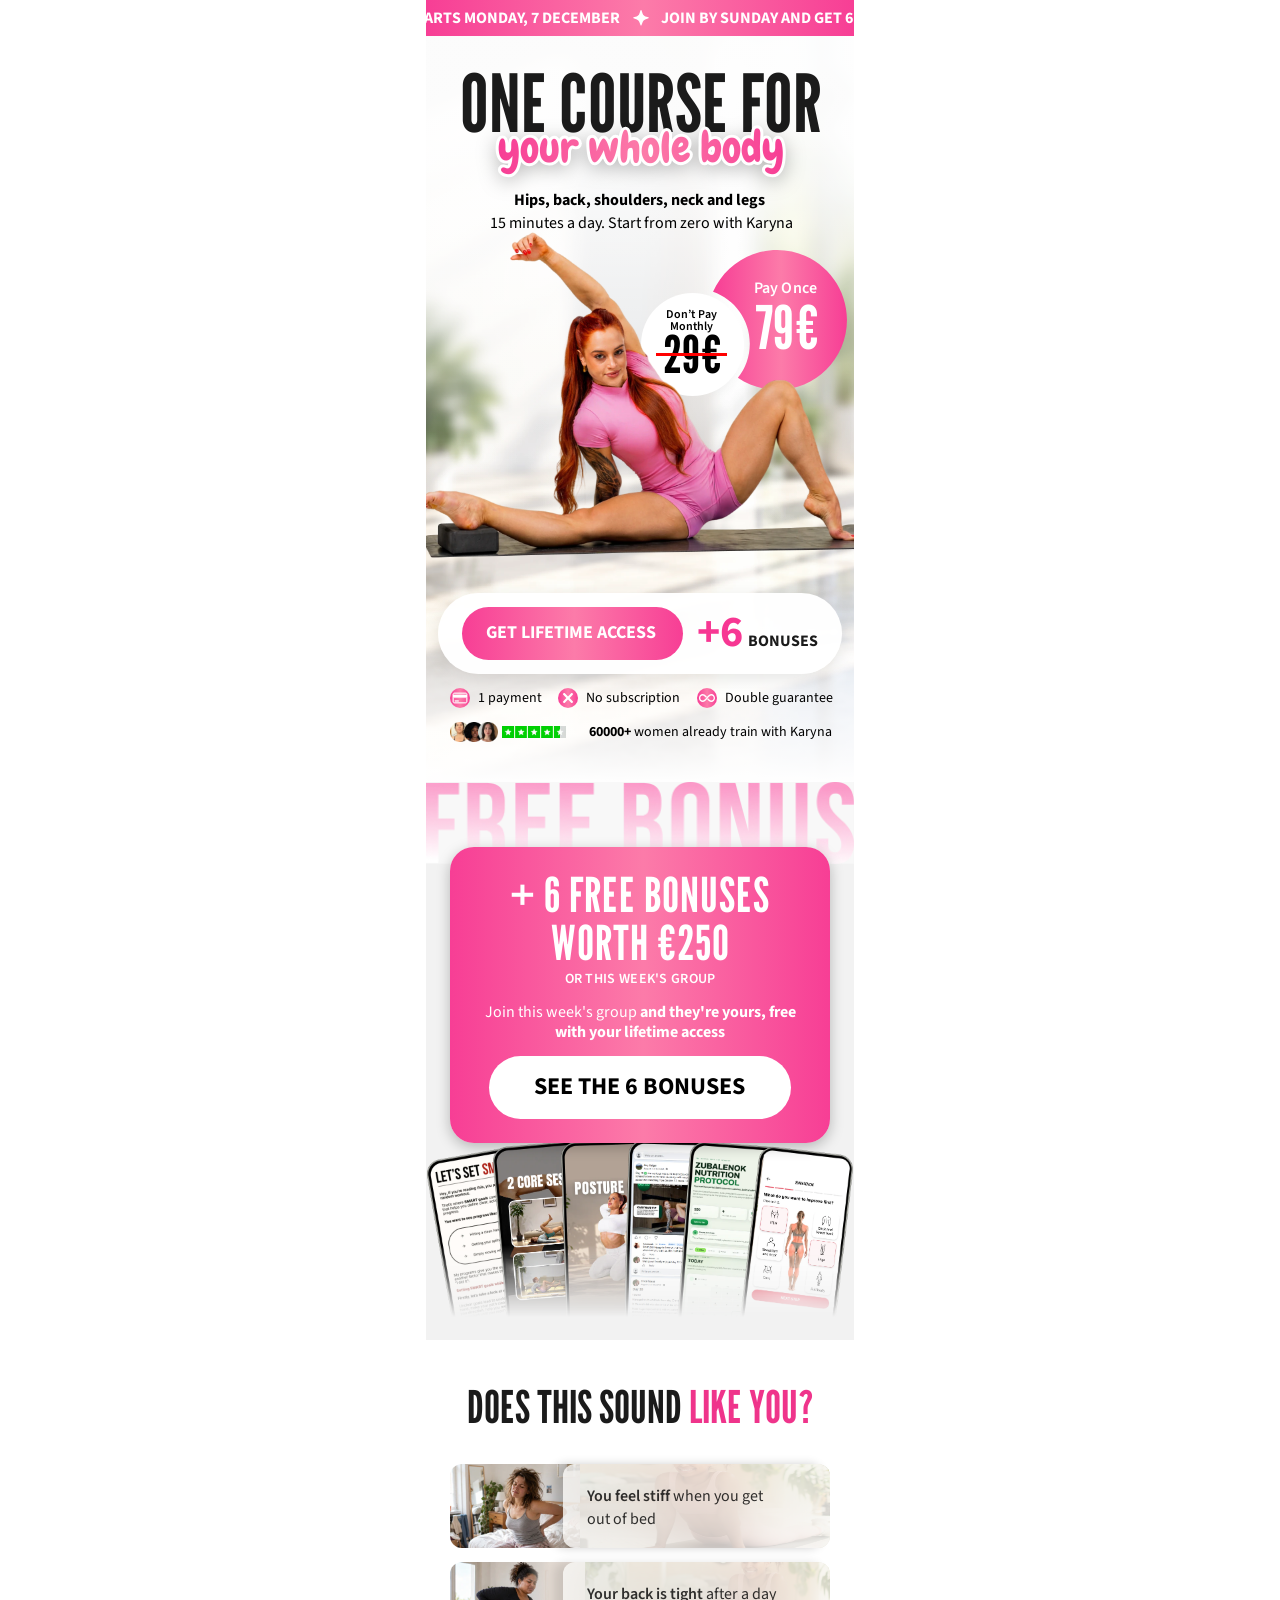
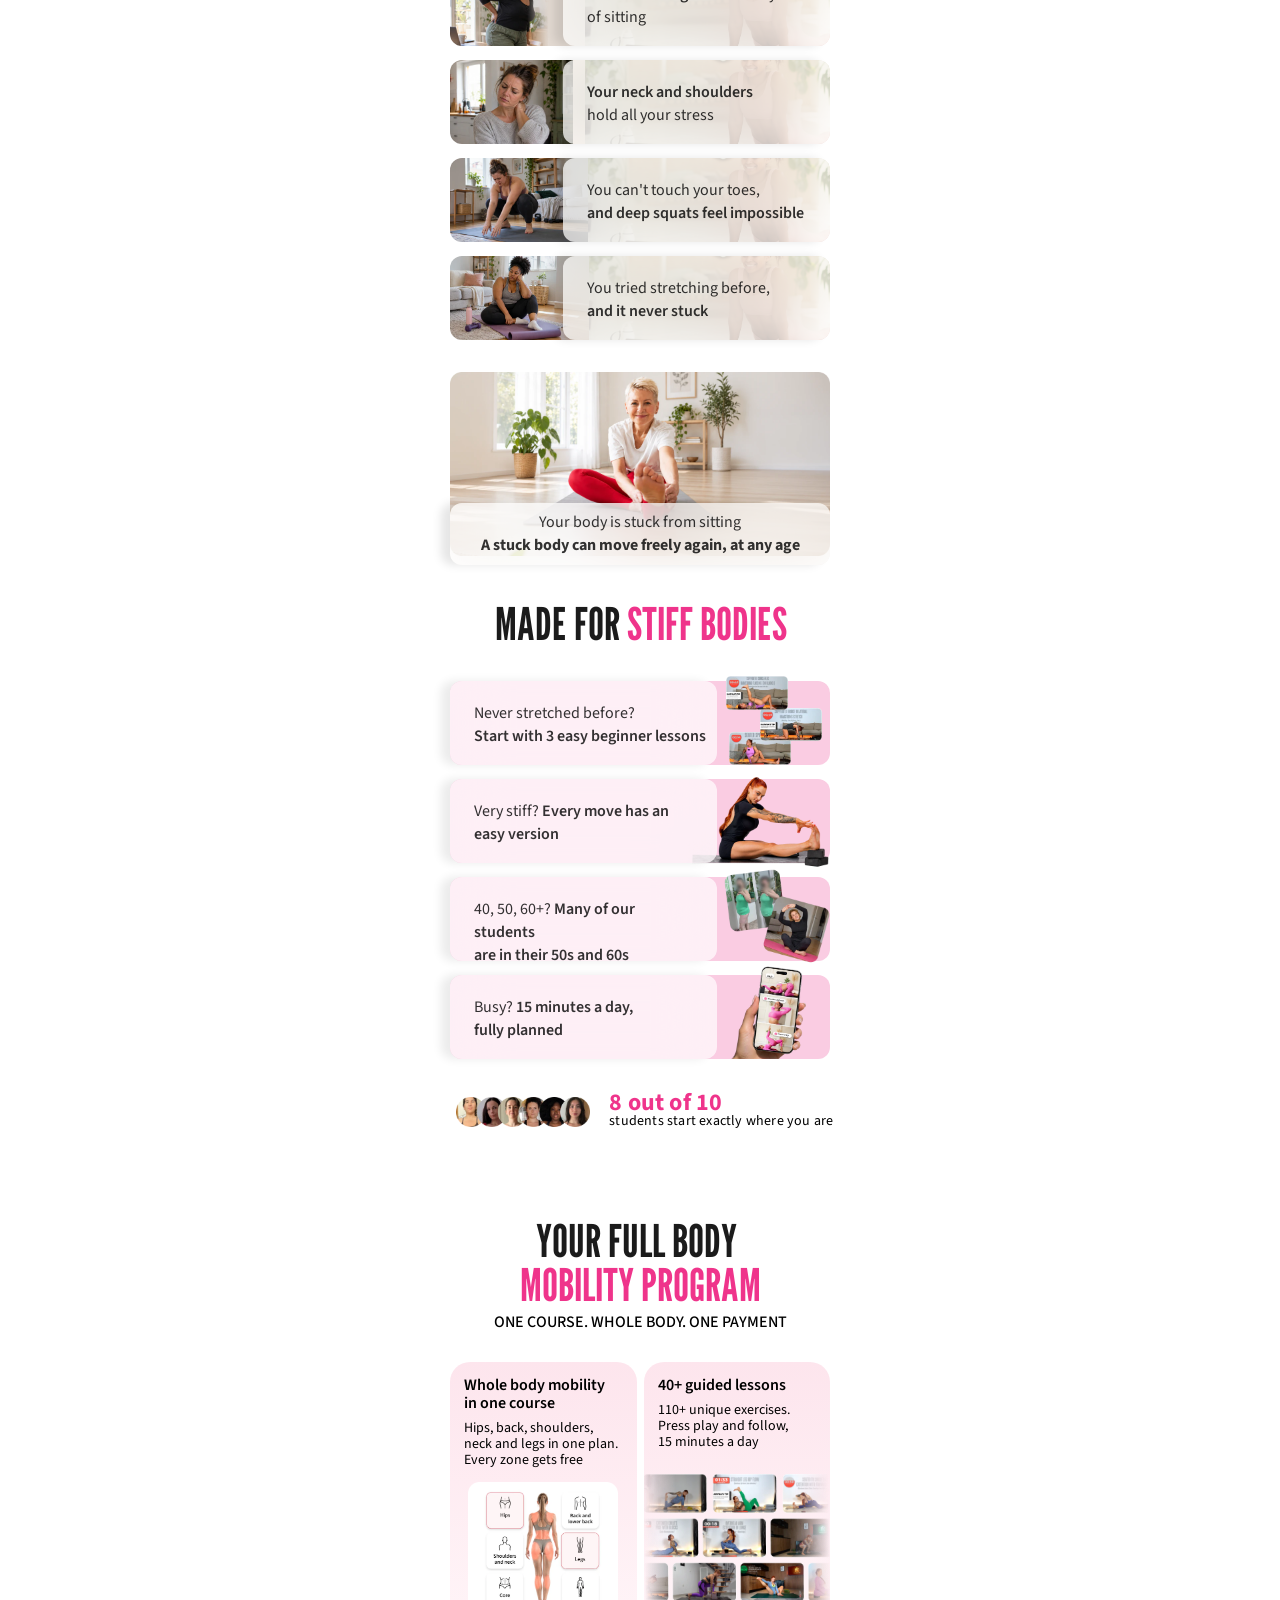
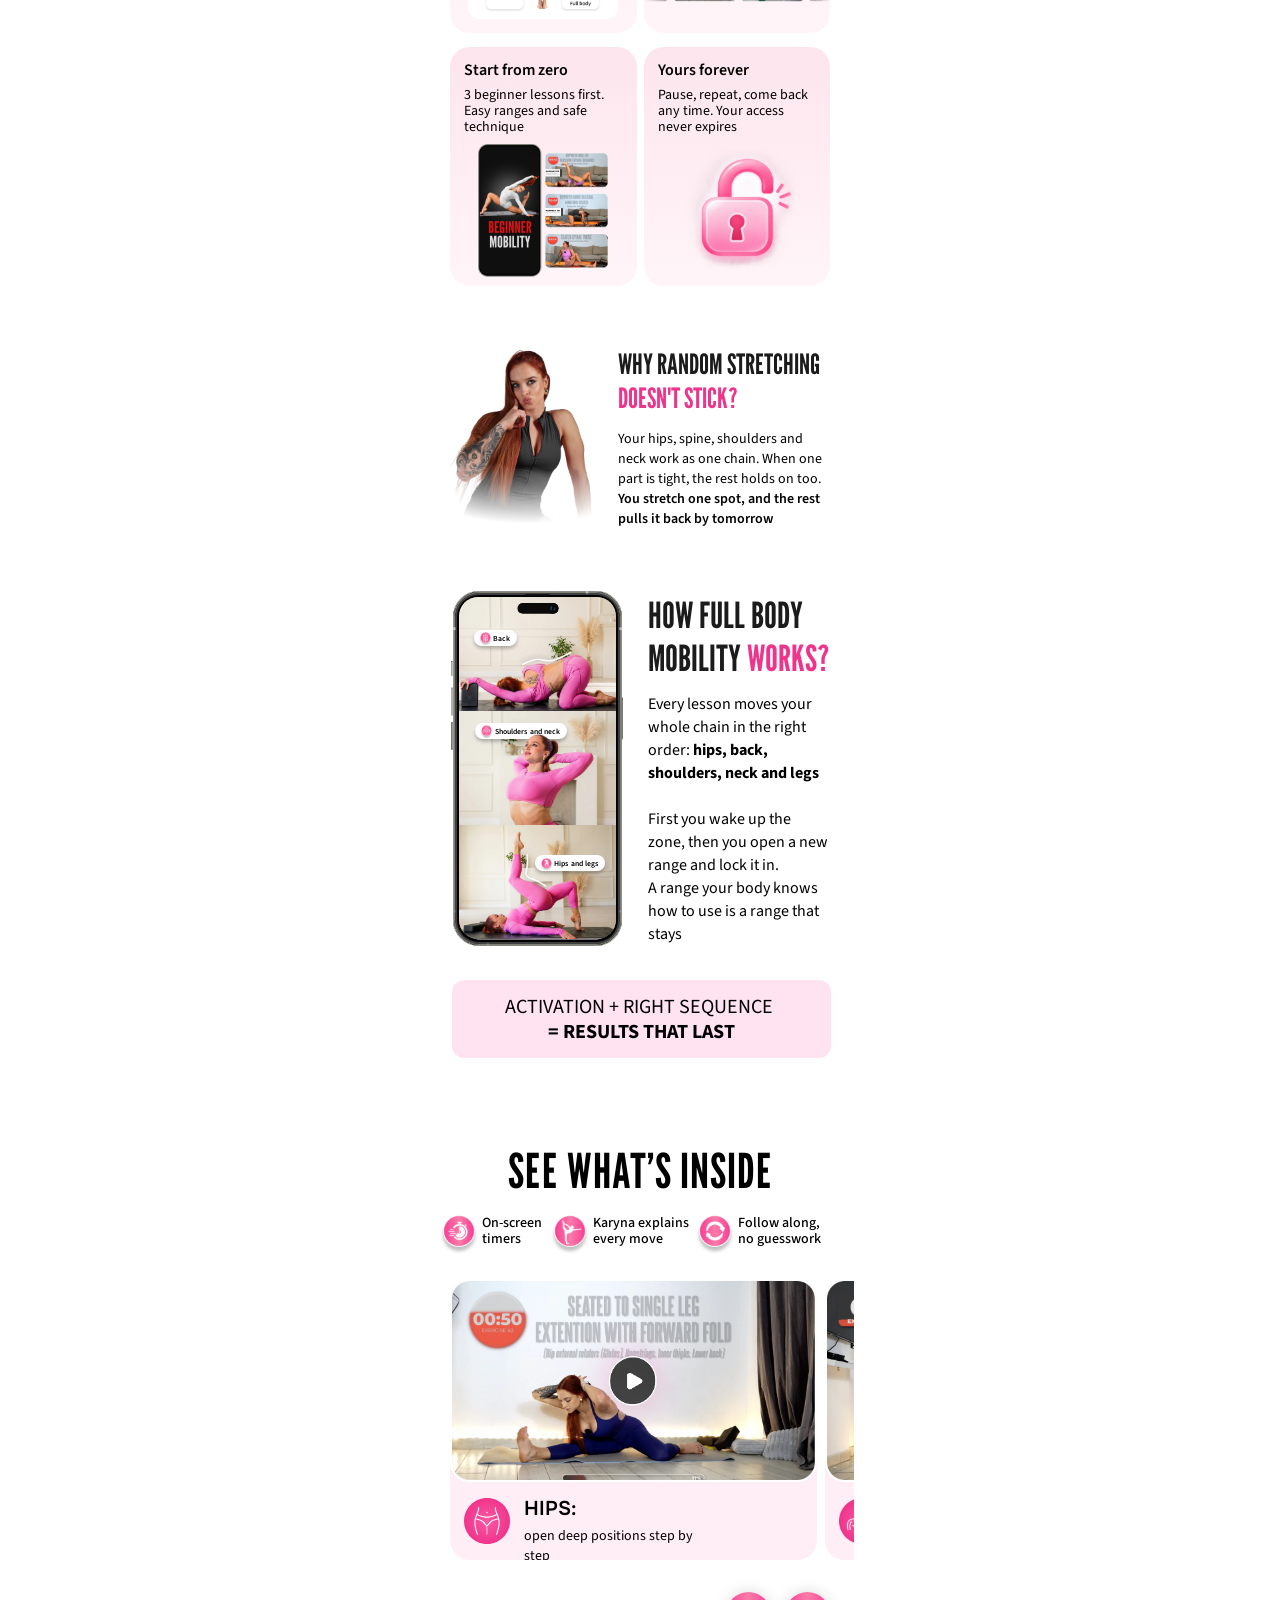
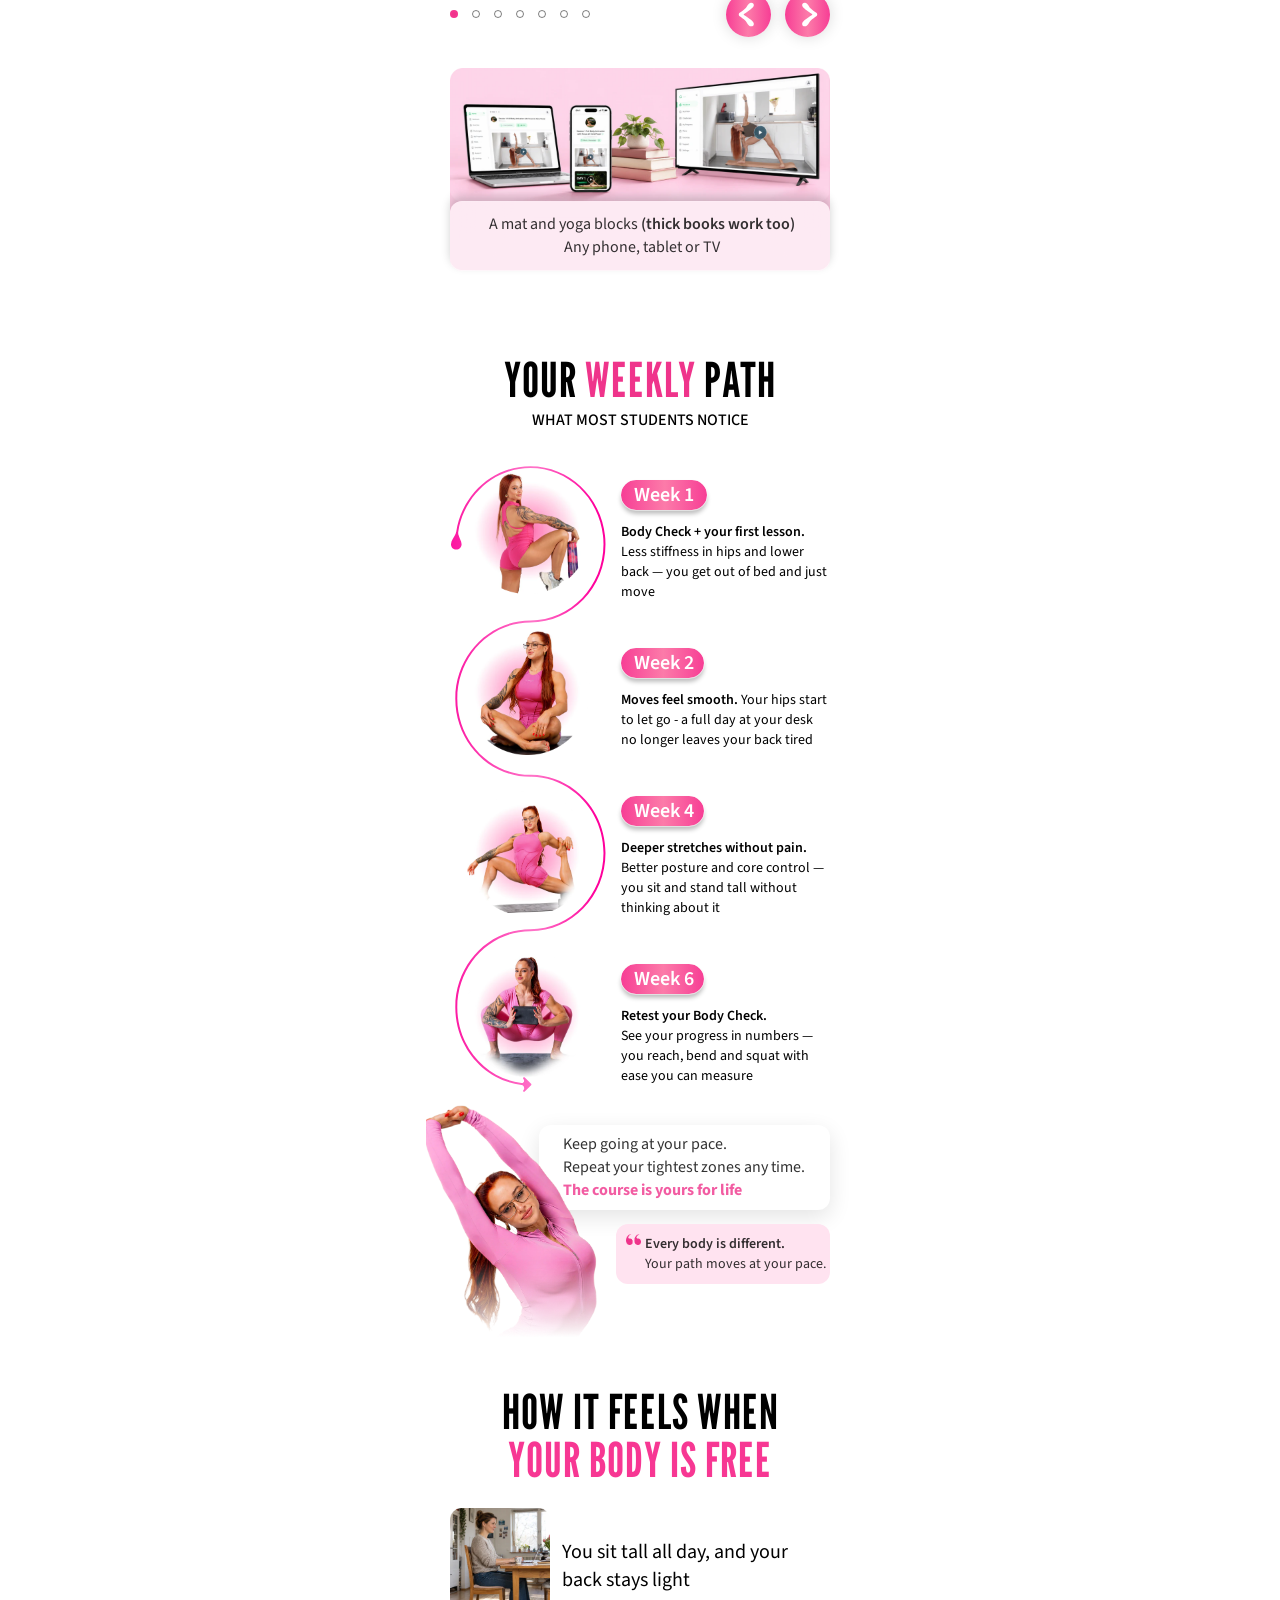
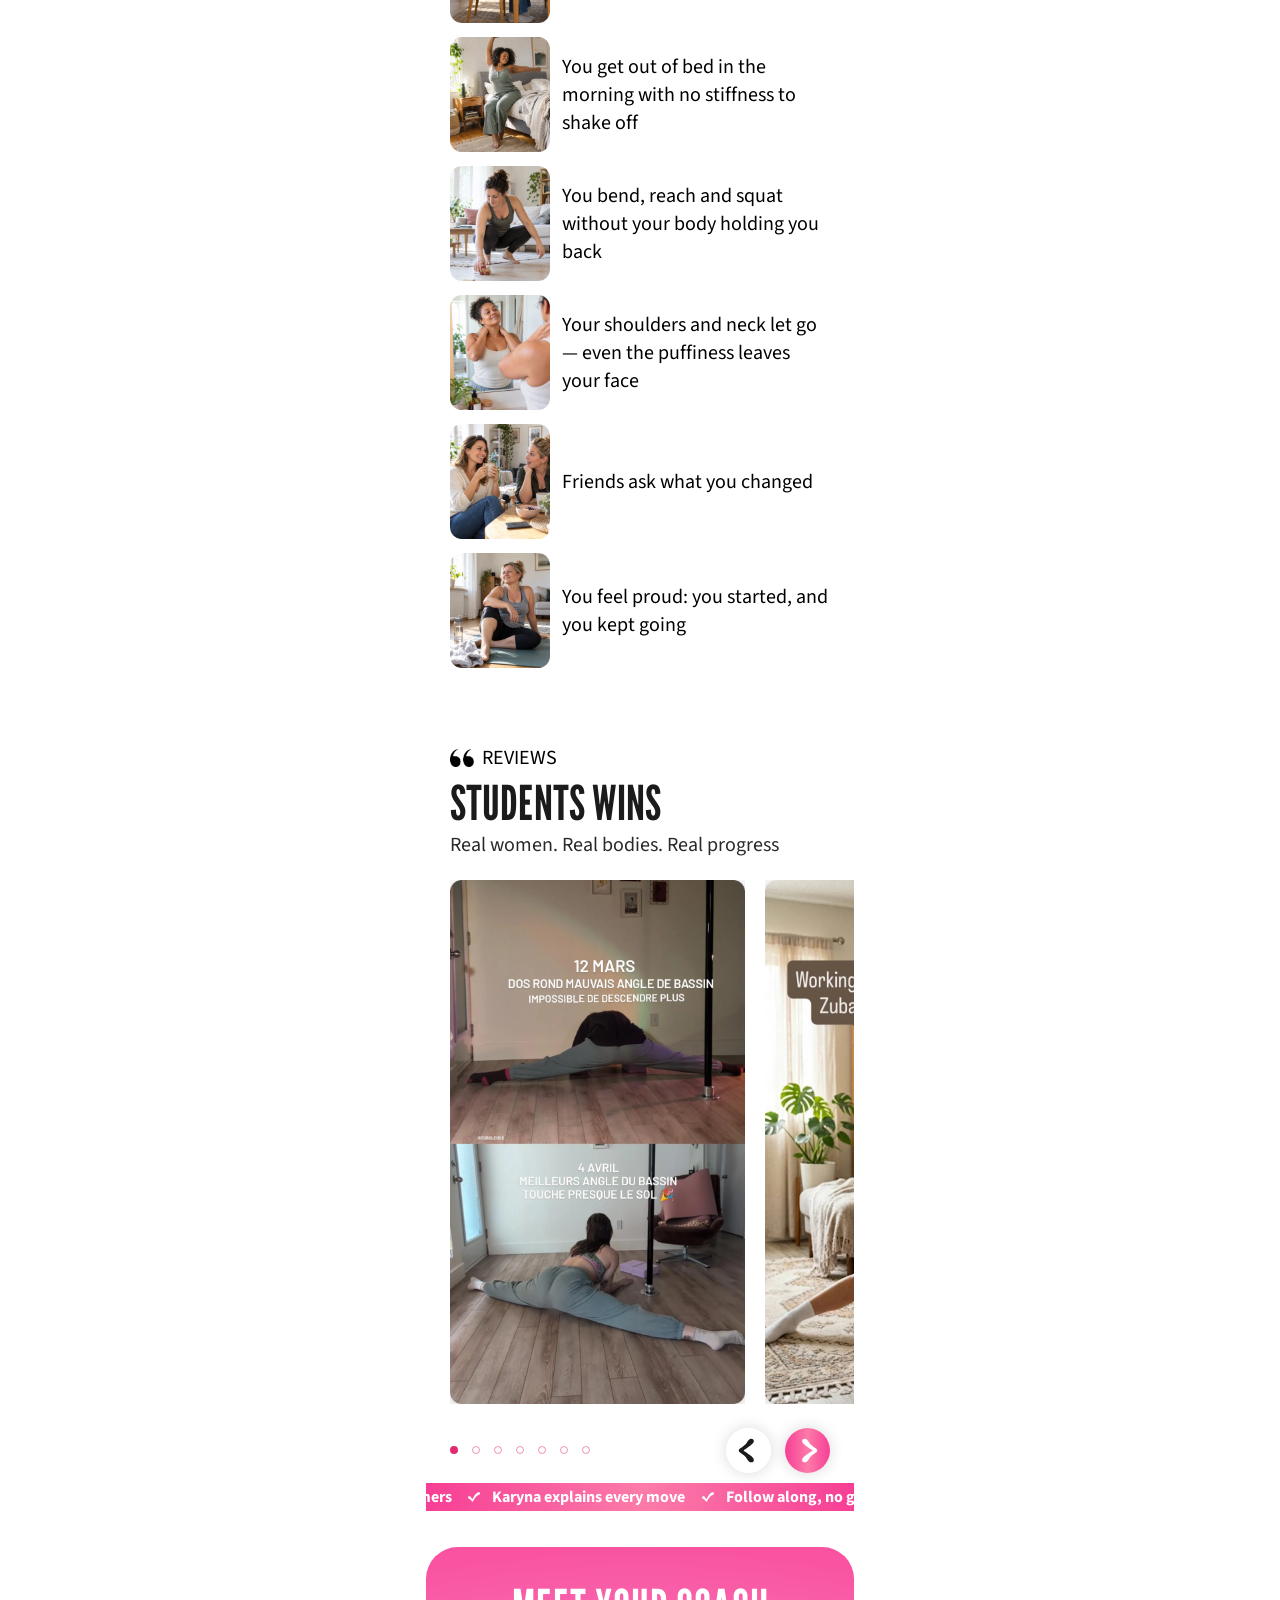
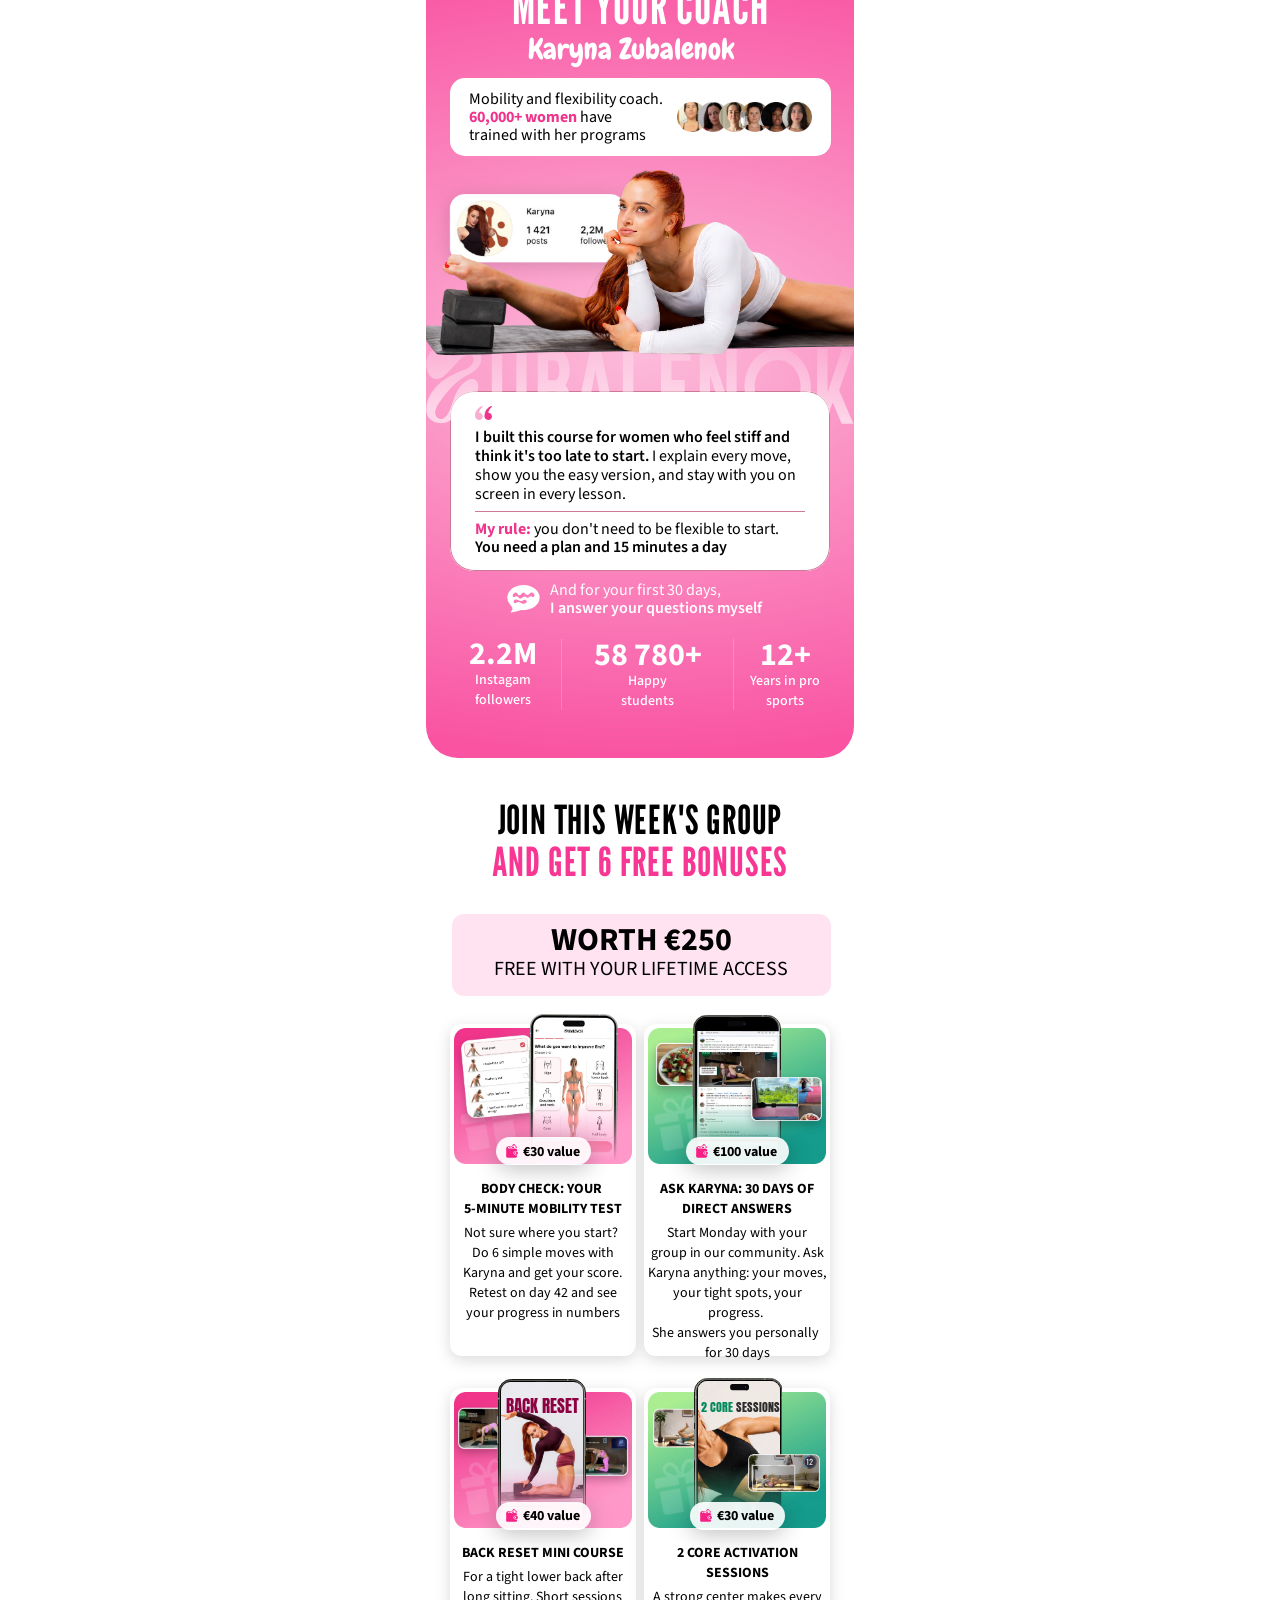
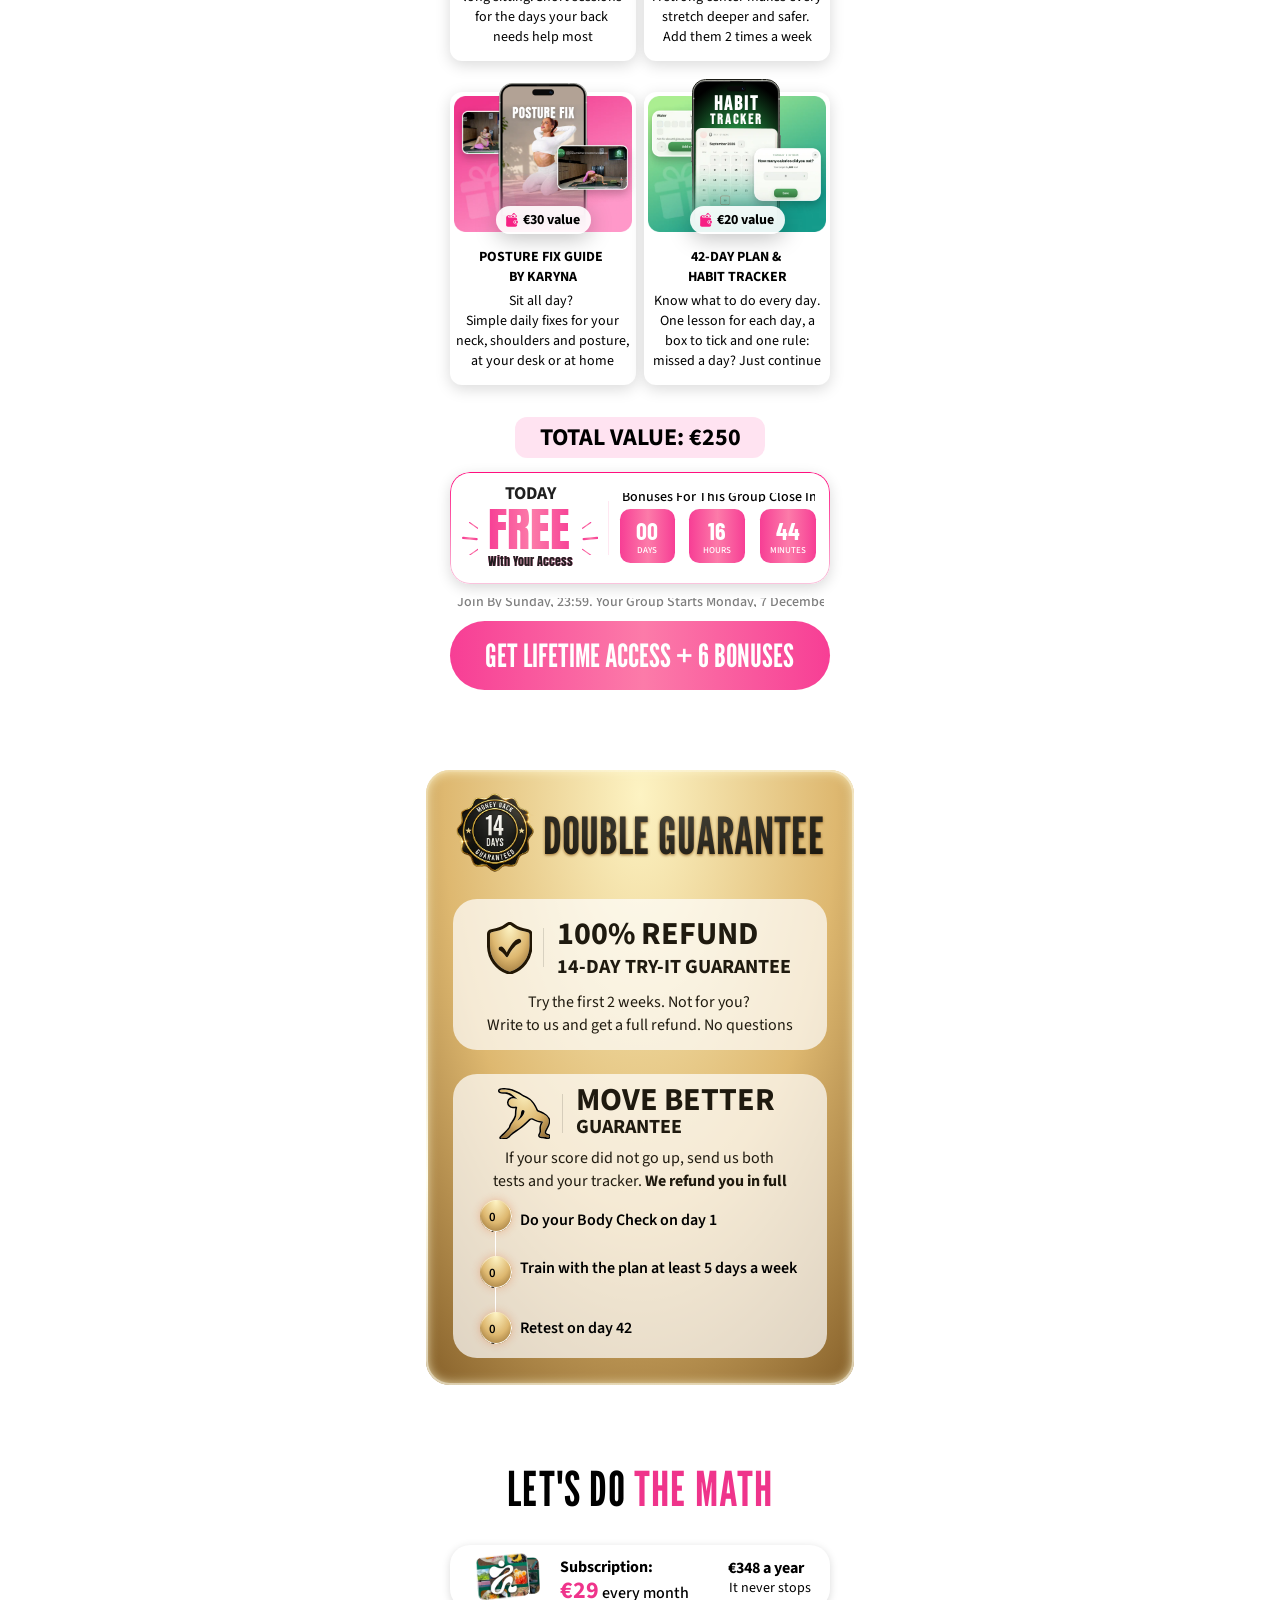
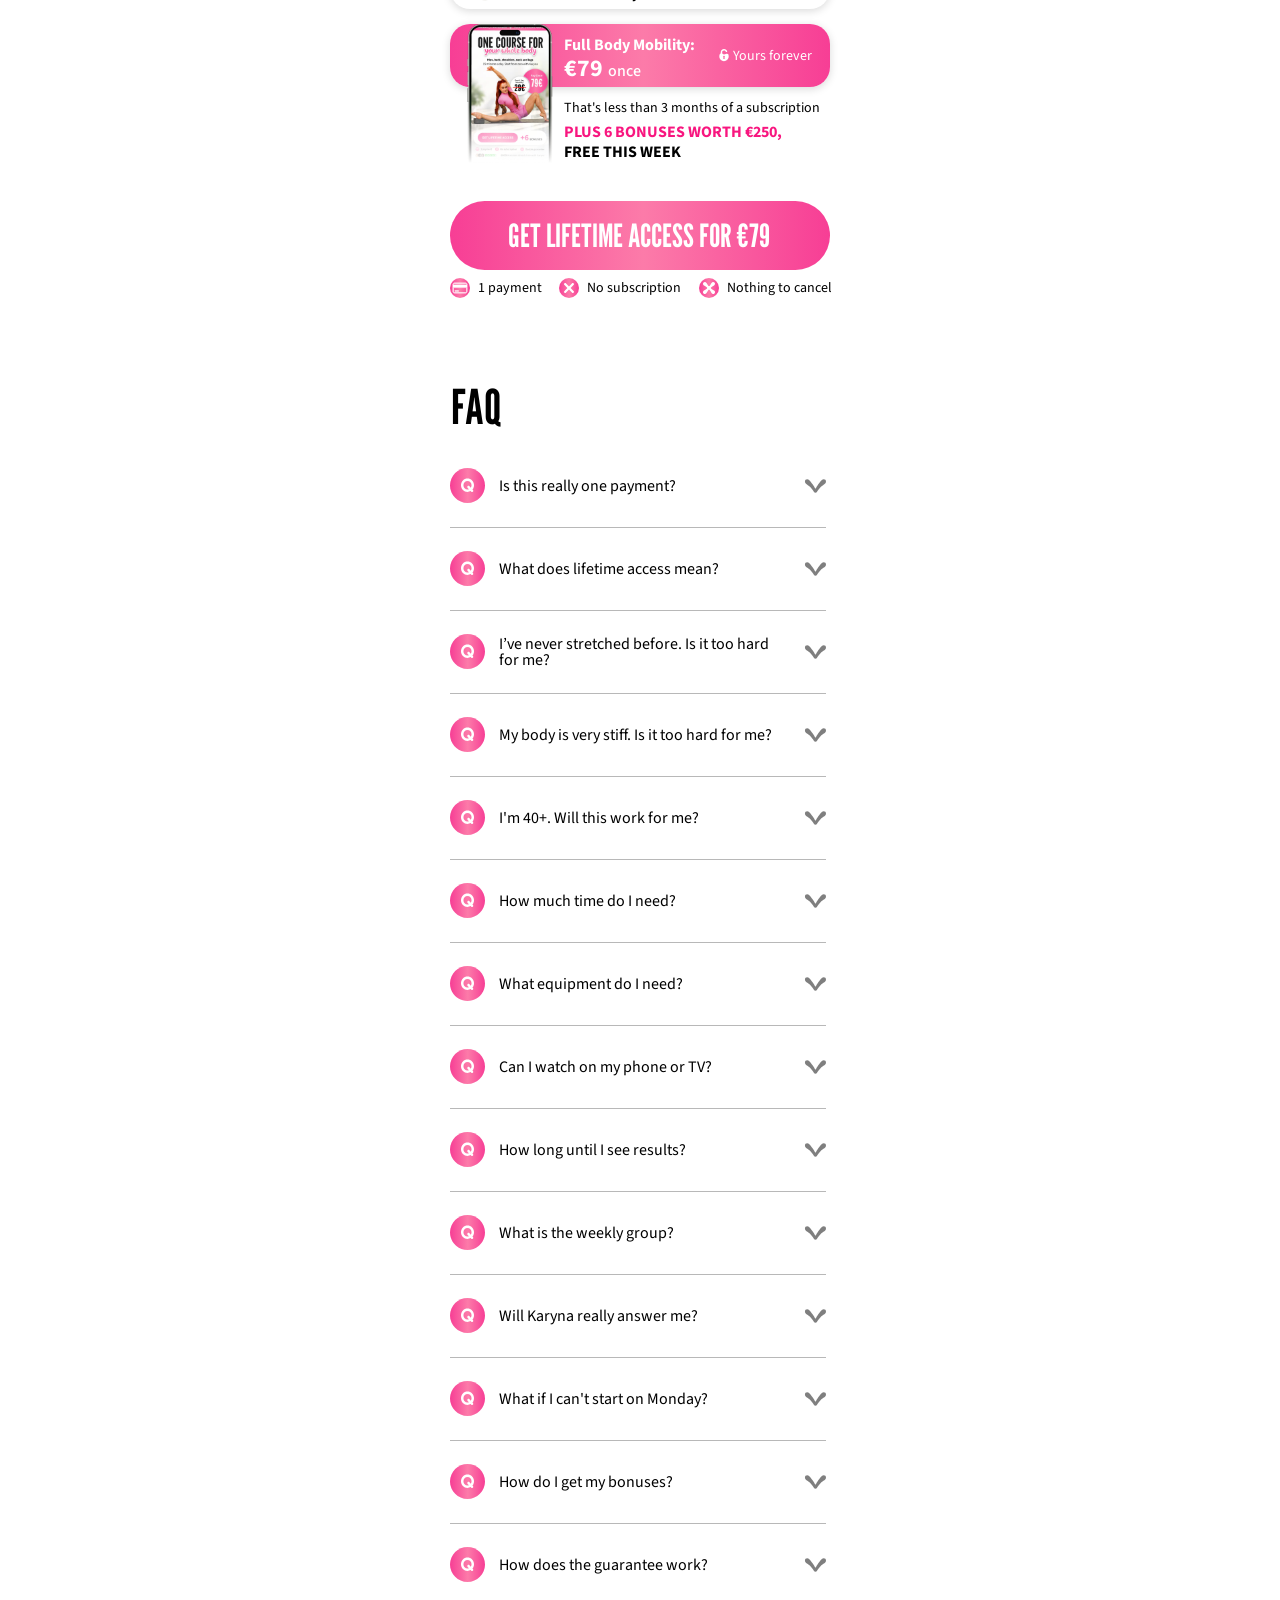
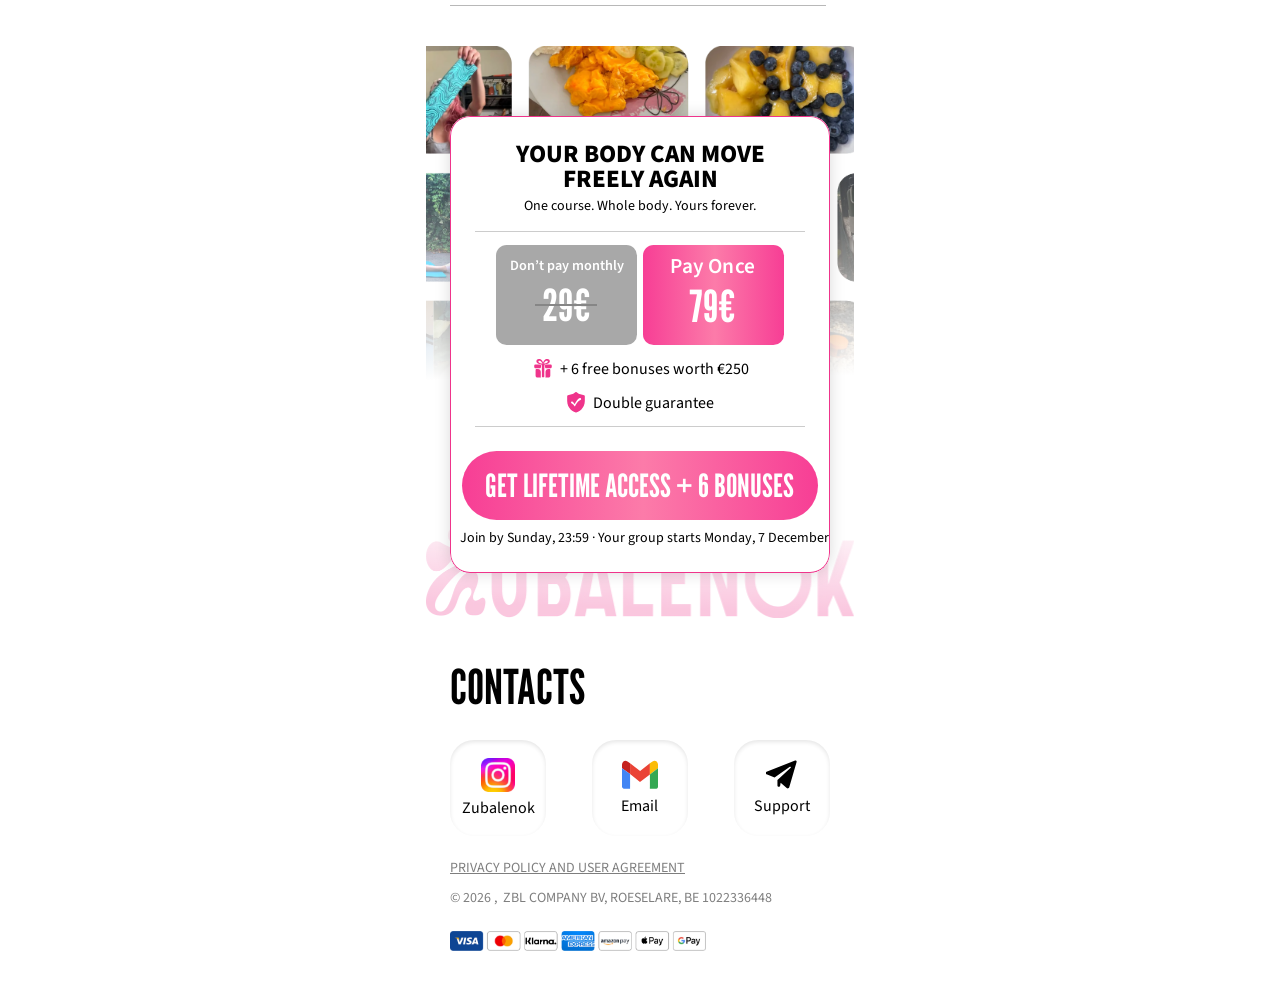
==== commit 4451e8bc: "fdd" ====
--- a/index.html
+++ b/index.html
@@ -46,15 +46,15 @@
       </div>
       <div class="hero__frame-2147237485">
         <div class="hero__frame-2147236973-2">
-          <img src="./images/hero-frame-2147236970-a.svg" class="hero__frame-2147236970" alt="" loading="lazy">
+          <img src="./images/hero-frame-2147236970.svg" class="hero__frame-2147236970" alt="" loading="lazy">
           <p class="hero__1-payment">1 payment</p>
         </div>
         <div class="hero__frame-2147236975">
-          <img src="./images/hero-frame-2147236971-a.svg" class="hero__frame-2147236971" alt="" loading="lazy">
+          <img src="./images/hero-frame-2147236971.svg" class="hero__frame-2147236971" alt="" loading="lazy">
           <p class="hero__no-subscription">No subscription</p>
         </div>
         <div class="hero__frame-2147236974">
-          <img src="./images/hero-frame-2147236972-a.svg" class="hero__frame-2147236972" alt="" loading="lazy">
+          <img src="./images/hero-frame-2147236972.svg" class="hero__frame-2147236972" alt="" loading="lazy">
           <p class="hero__double-guarantee">Double guarantee</p>
         </div>
       </div>
@@ -77,7 +77,7 @@
     </div>
     <div class="hero__ellipse-7748">
     </div>
-    <img src="./images/hero-subtract-a.svg" class="hero__subtract" alt="" loading="lazy">
+    <img src="./images/hero-subtract.svg" class="hero__subtract" alt="" loading="lazy">
     <p class="hero__79">79€</p>
     <p class="hero__29">29€</p>
     <div class="hero__vector-5525">
@@ -288,7 +288,7 @@
         </div>
         <img src="./images/works-stroke-body.webp" class="works__stroke-body" alt="" loading="lazy">
         <div class="works__mask">
-          <img src="./images/works-screen-replace-here-a.svg" class="works__screen-replace-here" alt="" loading="lazy">
+          <img src="./images/works-screen-replace-here.svg" class="works__screen-replace-here" alt="" loading="lazy">
           <div class="works__frame-2147237857">
             <div class="works__frame-2147237855">
               <img src="./images/works-magnific-edit-the.webp" class="works__magnific-edit-the" alt="" loading="lazy">
@@ -319,7 +319,7 @@
         <img src="./images/works-antennas.svg" class="works__antennas" alt="" loading="lazy">
         <img src="./images/works-notch.webp" class="works__notch" alt="" loading="lazy">
         <img src="./images/works-buttons.webp" class="works__buttons" alt="" loading="lazy">
-        <img src="./images/works-front-camera-a.svg" class="works__front-camera" alt="" loading="lazy">
+        <img src="./images/works-front-camera.svg" class="works__front-camera" alt="" loading="lazy">
       </div>
       <div class="works__frame-2147237484">
         <p class="works__how-full-body">HOW FULL BODY <br>MOBILITY <span class="c-ef348b">WORKS?</span></p>
@@ -359,7 +359,7 @@
         <div class="inside__frame-2147237619">
           <img src="./images/inside-frame-2147236984.webp" class="inside__frame-2147236984 js-card-video" alt="" loading="lazy" data-video="https://itden-cdn.b-cdn.net/stiff/Days%2015%E2%80%9321%20OF%20L1%20v1%20Petro%20Mateichyk.mov">
           <div class="inside__frame-2147237613">
-            <img src="./images/inside-frame-2147237533-a.svg" class="inside__frame-2147237533" alt="" loading="lazy">
+            <img src="./images/inside-frame-2147237533.svg" class="inside__frame-2147237533" alt="" loading="lazy">
             <div class="inside__frame-2147237607">
               <p class="inside__hips">HIPS:</p>
               <p class="inside__open-deep-positions">open deep positions step by step</p>
@@ -379,7 +379,7 @@
         <div class="inside__frame-2147237621">
           <img src="./images/inside-frame-2147236984-3.webp" class="inside__frame-2147236984-3 js-card-video" alt="" loading="lazy" data-video="https://itden-cdn.b-cdn.net/onliflexability/video-2.mp4">
           <div class="inside__frame-2147237615">
-            <img src="./images/inside-frame-2147237611-a.svg" class="inside__frame-2147237611" alt="" loading="lazy">
+            <img src="./images/inside-frame-2147237611.svg" class="inside__frame-2147237611" alt="" loading="lazy">
             <div class="inside__frame-2147237605">
               <p class="inside__back">BACK:</p>
               <p class="inside__build-a-free">build a free, mobile spine</p>
@@ -389,7 +389,7 @@
         <div class="inside__frame-2147237622">
           <img src="./images/inside-frame-2147236984-4.webp" class="inside__frame-2147236984-4 js-card-video" alt="" loading="lazy" data-video="https://itden-cdn.b-cdn.net/stiff/Days%208%E2%80%9314%20OF%20hip%20P2L17%20v1.mov">
           <div class="inside__frame-2147237616">
-            <img src="./images/inside-frame-2147237612-a.svg" class="inside__frame-2147237612" alt="" loading="lazy">
+            <img src="./images/inside-frame-2147237612.svg" class="inside__frame-2147237612" alt="" loading="lazy">
             <div class="inside__frame-2147237609">
               <p class="inside__legs">LEGS</p>
               <p class="inside__light-strong-and">light, strong and flexible</p>
@@ -421,7 +421,7 @@
     </div>
     <div class="path__frame-2147235149">
       <img src="./images/path-frame-2147237491.webp" class="path__frame-2147237491" alt="" loading="lazy">
-      <img src="./images/path-union-a.svg" class="path__union" alt="" loading="lazy">
+      <img src="./images/path-union.svg" class="path__union" alt="" loading="lazy">
       <div class="path__frame-2147237490">
         <div class="path__frame-2147235142">
           <div class="path__frame-2147237489">
@@ -617,7 +617,7 @@
             </div>
             <p class="coach__my-rule-you"><b class="c-ef348b">My rule: </b>you don&#x27;t need to be flexible to start. <br><b class="w600">You need a plan and 15 minutes a day</b></p>
           </div>
-          <img src="./images/coach-union-a.svg" class="coach__union" alt="" loading="lazy">
+          <img src="./images/coach-union.svg" class="coach__union" alt="" loading="lazy">
           <img src="./images/coach-group-2087330644.webp" class="coach__group-2087330644" alt="" loading="lazy">
           <div class="coach__frame-2147238004">
             <img src="./images/coach-icons.svg" class="coach__icons" alt="" loading="lazy">
@@ -692,7 +692,7 @@
               <img src="./images/group-antennas.svg" class="group__antennas" alt="" loading="lazy">
               <img src="./images/group-notch.webp" class="group__notch" alt="" loading="lazy">
               <img src="./images/group-buttons.webp" class="group__buttons" alt="" loading="lazy">
-              <img src="./images/group-front-camera-a.svg" class="group__front-camera" alt="" loading="lazy">
+              <img src="./images/group-front-camera.svg" class="group__front-camera" alt="" loading="lazy">
               <img src="./images/group-rectangle-161125595.webp" class="group__rectangle-161125595" alt="" loading="lazy">
               <img src="./images/group-2026-07-01.webp" class="group__2026-07-01" alt="" loading="lazy">
               <img src="./images/group-2026-07-01-2.webp" class="group__2026-07-01-2" alt="" loading="lazy">
@@ -721,7 +721,7 @@
               <div class="group__stroke-body-outside-2">
               </div>
               <div class="group__mask-3">
-                <img src="./images/group-front-camera-2.svg" class="group__front-camera-2" alt="" loading="lazy">
+                <img src="./images/group-front-camera.svg" class="group__front-camera-2" alt="" loading="lazy">
                 <img src="./images/group-20260414-104814-8315.webp" class="group__20260414-104814-8315" alt="" loading="lazy">
                 <p class="group__back-reset">BACK RESET</p>
                 <img src="./images/group-20260414-104814-8315-2.webp" class="group__20260414-104814-8315-2" alt="" loading="lazy">
@@ -764,7 +764,7 @@
               <img src="./images/group-antennas-3.svg" class="group__antennas-3" alt="" loading="lazy">
               <img src="./images/group-notch-3.webp" class="group__notch-3" alt="" loading="lazy">
               <img src="./images/group-buttons-3.webp" class="group__buttons-3" alt="" loading="lazy">
-              <img src="./images/group-front-camera-3-a.svg" class="group__front-camera-3" alt="" loading="lazy">
+              <img src="./images/group-front-camera-3.svg" class="group__front-camera-3" alt="" loading="lazy">
             </div>
           </div>
           <img src="./images/group-frame-2072750824.webp" class="group__frame-2072750824" alt="" loading="lazy">
@@ -811,7 +811,7 @@
               <img src="./images/group-antennas-4.svg" class="group__antennas-4" alt="" loading="lazy">
               <img src="./images/group-notch-4.webp" class="group__notch-4" alt="" loading="lazy">
               <img src="./images/group-buttons-4.webp" class="group__buttons-4" alt="" loading="lazy">
-              <img src="./images/group-front-camera-4-a.svg" class="group__front-camera-4" alt="" loading="lazy">
+              <img src="./images/group-front-camera-4.svg" class="group__front-camera-4" alt="" loading="lazy">
               <img src="./images/group-chatgpt-30-2026.webp" class="group__chatgpt-30-2026" alt="" loading="lazy">
             </div>
           </div>
@@ -884,7 +884,7 @@
           <div class="guarantee__vector-5618">
           </div>
           <div class="guarantee__frame-2085664065">
-            <p class="guarantee__100-refund-14"><span class="fs-32">100% REFUND <br></span>14-DAY TRY-IT GUARANTEE</p>
+            <p class="guarantee__100-refund-14"><span class="fs-32" style="line-height: 100%;">100% REFUND <br></span>14-DAY TRY-IT GUARANTEE</p>
           </div>
         </div>
         <p class="guarantee__try-the-first">Try the first 2 weeks. Not for you?&nbsp;<br>Write to us and get a full refund. No questions</p>
@@ -986,15 +986,15 @@
       </a>
       <div class="results__frame-2147236977">
         <div class="results__frame-2147236973">
-          <img src="./images/results-frame-2147236970.svg" class="results__frame-2147236970" alt="" loading="lazy">
+          <img src="./images/hero-frame-2147236970.svg" class="results__frame-2147236970" alt="" loading="lazy">
           <p class="results__1-payment">1 payment</p>
         </div>
         <div class="results__frame-2147236975">
-          <img src="./images/results-frame-2147236971.svg" class="results__frame-2147236971" alt="" loading="lazy">
+          <img src="./images/hero-frame-2147236971.svg" class="results__frame-2147236971" alt="" loading="lazy">
           <p class="results__no-subscription">No subscription</p>
         </div>
         <div class="results__frame-2147236974">
-          <img src="./images/results-frame-2147236972-a.svg" class="results__frame-2147236972" alt="" loading="lazy">
+          <img src="./images/results-frame-2147236972.svg" class="results__frame-2147236972" alt="" loading="lazy">
           <p class="results__nothing-to-cancel">Nothing to cancel</p>
         </div>
       </div>
@@ -1006,98 +1006,98 @@
     <p class="faq__faq">Faq</p>
     <div class="faq__list">
       <div class="faq__item">
-        <button class="faq__question" aria-expanded="false"><i><img src="./images/faq-q.svg" alt=""></i><span>Is this really one payment?</span><img src="./images/faq-chevron.svg" class="faq__chevron" alt=""></button>
+        <button class="faq__question" aria-expanded="false"><i><img src="./images/faq-q.svg" alt=""></i><span>Is this really one payment?</span><img src="./images/faq-vector.svg" class="faq__chevron" alt=""></button>
         <div class="faq__answer"><div class="faq__answer-inner">
           <p>Yes. You pay €79 once and the course is yours forever. No subscription, nothing renews, nothing to cancel</p>
           <img src="./images/faq-avatar.webp" alt="" loading="lazy">
         </div></div>
       </div>
       <div class="faq__item faq__item--sep">
-        <button class="faq__question" aria-expanded="false"><i><img src="./images/faq-q.svg" alt=""></i><span>What does lifetime access mean?</span><img src="./images/faq-chevron.svg" class="faq__chevron" alt=""></button>
+        <button class="faq__question" aria-expanded="false"><i><img src="./images/faq-q.svg" alt=""></i><span>What does lifetime access mean?</span><img src="./images/faq-vector.svg" class="faq__chevron" alt=""></button>
         <div class="faq__answer"><div class="faq__answer-inner">
           <p>As long as the course exists, you have it. Train now, pause, come back in a year, your access never expires</p>
           <img src="./images/faq-avatar.webp" alt="" loading="lazy">
         </div></div>
       </div>
       <div class="faq__item faq__item--sep">
-        <button class="faq__question" aria-expanded="false"><i><img src="./images/faq-q.svg" alt=""></i><span>I’ve never stretched before. Is it too hard for me?</span><img src="./images/faq-chevron.svg" class="faq__chevron" alt=""></button>
+        <button class="faq__question" aria-expanded="false"><i><img src="./images/faq-q.svg" alt=""></i><span>I’ve never stretched before. Is it too hard for me?</span><img src="./images/faq-vector.svg" class="faq__chevron" alt=""></button>
         <div class="faq__answer"><div class="faq__answer-inner">
           <p>The program starts with 3 beginner lessons and day-1 adaptation. It’s built for complete beginners, step by step</p>
           <img src="./images/faq-avatar.webp" alt="" loading="lazy">
         </div></div>
       </div>
       <div class="faq__item faq__item--sep">
-        <button class="faq__question" aria-expanded="false"><i><img src="./images/faq-q.svg" alt=""></i><span>My body is very stiff. Is it too hard for me?</span><img src="./images/faq-chevron.svg" class="faq__chevron" alt=""></button>
+        <button class="faq__question" aria-expanded="false"><i><img src="./images/faq-q.svg" alt=""></i><span>My body is very stiff. Is it too hard for me?</span><img src="./images/faq-vector.svg" class="faq__chevron" alt=""></button>
         <div class="faq__answer"><div class="faq__answer-inner">
           <p>No. The course starts with easy ranges and safe technique. 80% of students start exactly where you are</p>
           <img src="./images/faq-avatar.webp" alt="" loading="lazy">
         </div></div>
       </div>
       <div class="faq__item faq__item--sep">
-        <button class="faq__question" aria-expanded="false"><i><img src="./images/faq-q.svg" alt=""></i><span>I&#x27;m 40+. Will this work for me?</span><img src="./images/faq-chevron.svg" class="faq__chevron" alt=""></button>
+        <button class="faq__question" aria-expanded="false"><i><img src="./images/faq-q.svg" alt=""></i><span>I&#x27;m 40+. Will this work for me?</span><img src="./images/faq-vector.svg" class="faq__chevron" alt=""></button>
         <div class="faq__answer"><div class="faq__answer-inner">
           <p>Many of our students are in their 50s and 60s and keep making progress. Choose the range that feels safe and stay consistent</p>
           <img src="./images/faq-avatar.webp" alt="" loading="lazy">
         </div></div>
       </div>
       <div class="faq__item faq__item--sep">
-        <button class="faq__question" aria-expanded="false"><i><img src="./images/faq-q.svg" alt=""></i><span>How much time do I need?</span><img src="./images/faq-chevron.svg" class="faq__chevron" alt=""></button>
+        <button class="faq__question" aria-expanded="false"><i><img src="./images/faq-q.svg" alt=""></i><span>How much time do I need?</span><img src="./images/faq-vector.svg" class="faq__chevron" alt=""></button>
         <div class="faq__answer"><div class="faq__answer-inner">
           <p>15 minutes a day. Every lesson is planned, with on-screen timers</p>
           <img src="./images/faq-avatar.webp" alt="" loading="lazy">
         </div></div>
       </div>
       <div class="faq__item faq__item--sep">
-        <button class="faq__question" aria-expanded="false"><i><img src="./images/faq-q.svg" alt=""></i><span>What equipment do I need?</span><img src="./images/faq-chevron.svg" class="faq__chevron" alt=""></button>
+        <button class="faq__question" aria-expanded="false"><i><img src="./images/faq-q.svg" alt=""></i><span>What equipment do I need?</span><img src="./images/faq-vector.svg" class="faq__chevron" alt=""></button>
         <div class="faq__answer"><div class="faq__answer-inner">
           <p>A mat and yoga blocks. No blocks? Thick books work too</p>
           <img src="./images/faq-avatar.webp" alt="" loading="lazy">
         </div></div>
       </div>
       <div class="faq__item faq__item--sep">
-        <button class="faq__question" aria-expanded="false"><i><img src="./images/faq-q.svg" alt=""></i><span>Can I watch on my phone or TV?</span><img src="./images/faq-chevron.svg" class="faq__chevron" alt=""></button>
+        <button class="faq__question" aria-expanded="false"><i><img src="./images/faq-q.svg" alt=""></i><span>Can I watch on my phone or TV?</span><img src="./images/faq-vector.svg" class="faq__chevron" alt=""></button>
         <div class="faq__answer"><div class="faq__answer-inner">
           <p>Yes. Open the link from your email on any device. Many students cast the lessons to their TV</p>
           <img src="./images/faq-avatar.webp" alt="" loading="lazy">
         </div></div>
       </div>
       <div class="faq__item faq__item--sep">
-        <button class="faq__question" aria-expanded="false"><i><img src="./images/faq-q.svg" alt=""></i><span>How long until I see results?</span><img src="./images/faq-chevron.svg" class="faq__chevron" alt=""></button>
+        <button class="faq__question" aria-expanded="false"><i><img src="./images/faq-q.svg" alt=""></i><span>How long until I see results?</span><img src="./images/faq-vector.svg" class="faq__chevron" alt=""></button>
         <div class="faq__answer"><div class="faq__answer-inner">
           <p>Most students feel lighter after the very first training. With regular practice you’ll notice real changes in 2-4 weeks. And with lifetime access, there’s no deadline pressure</p>
           <img src="./images/faq-avatar.webp" alt="" loading="lazy">
         </div></div>
       </div>
       <div class="faq__item faq__item--sep">
-        <button class="faq__question" aria-expanded="false"><i><img src="./images/faq-q.svg" alt=""></i><span>What is the weekly group?</span><img src="./images/faq-chevron.svg" class="faq__chevron" alt=""></button>
+        <button class="faq__question" aria-expanded="false"><i><img src="./images/faq-q.svg" alt=""></i><span>What is the weekly group?</span><img src="./images/faq-vector.svg" class="faq__chevron" alt=""></button>
         <div class="faq__answer"><div class="faq__answer-inner">
           <p>A new group starts every Monday in our community. You start together, share progress and ask Karyna your questions. Your first 30 days are free</p>
           <img src="./images/faq-avatar.webp" alt="" loading="lazy">
         </div></div>
       </div>
       <div class="faq__item faq__item--sep">
-        <button class="faq__question" aria-expanded="false"><i><img src="./images/faq-q.svg" alt=""></i><span>Will Karyna really answer me?</span><img src="./images/faq-chevron.svg" class="faq__chevron" alt=""></button>
+        <button class="faq__question" aria-expanded="false"><i><img src="./images/faq-q.svg" alt=""></i><span>Will Karyna really answer me?</span><img src="./images/faq-vector.svg" class="faq__chevron" alt=""></button>
         <div class="faq__answer"><div class="faq__answer-inner">
           <p>Yes. For your first 30 days, you ask Karyna your questions in the community, and she answers personally</p>
           <img src="./images/faq-avatar.webp" alt="" loading="lazy">
         </div></div>
       </div>
       <div class="faq__item faq__item--sep">
-        <button class="faq__question" aria-expanded="false"><i><img src="./images/faq-q.svg" alt=""></i><span>What if I can&#x27;t start on Monday?</span><img src="./images/faq-chevron.svg" class="faq__chevron" alt=""></button>
+        <button class="faq__question" aria-expanded="false"><i><img src="./images/faq-q.svg" alt=""></i><span>What if I can&#x27;t start on Monday?</span><img src="./images/faq-vector.svg" class="faq__chevron" alt=""></button>
         <div class="faq__answer"><div class="faq__answer-inner">
           <p>Start any day. The course is yours, and the group simply makes it easier to keep going</p>
           <img src="./images/faq-avatar.webp" alt="" loading="lazy">
         </div></div>
       </div>
       <div class="faq__item faq__item--sep">
-        <button class="faq__question" aria-expanded="false"><i><img src="./images/faq-q.svg" alt=""></i><span>How do I get my bonuses?</span><img src="./images/faq-chevron.svg" class="faq__chevron" alt=""></button>
+        <button class="faq__question" aria-expanded="false"><i><img src="./images/faq-q.svg" alt=""></i><span>How do I get my bonuses?</span><img src="./images/faq-vector.svg" class="faq__chevron" alt=""></button>
         <div class="faq__answer"><div class="faq__answer-inner">
           <p>Everything arrives in one email right after payment: your course, 6 bonuses and your group invite</p>
           <img src="./images/faq-avatar.webp" alt="" loading="lazy">
         </div></div>
       </div>
       <div class="faq__item faq__item--sep">
-        <button class="faq__question" aria-expanded="false"><i><img src="./images/faq-q.svg" alt=""></i><span>How does the guarantee work?</span><img src="./images/faq-chevron.svg" class="faq__chevron" alt=""></button>
+        <button class="faq__question" aria-expanded="false"><i><img src="./images/faq-q.svg" alt=""></i><span>How does the guarantee work?</span><img src="./images/faq-vector.svg" class="faq__chevron" alt=""></button>
         <div class="faq__answer"><div class="faq__answer-inner">
           <p>You have 14 days to try, with a full refund and no questions. Then the Move Better Guarantee: follow the plan, retest on day 42, and if your score did not go up, we refund you in full</p>
           <img src="./images/faq-avatar.webp" alt="" loading="lazy">
--- a/css/main.css
+++ b/css/main.css
@@ -4979,7 +4979,7 @@
 .guarantee__100-refund-14 {
   position: absolute;
   left: 0rem;
-  top: 0.03rem;
+  top: 0.5rem;
   width: 23.3rem;
   font-family: "Source Sans 3", sans-serif;
   font-weight: 700;
